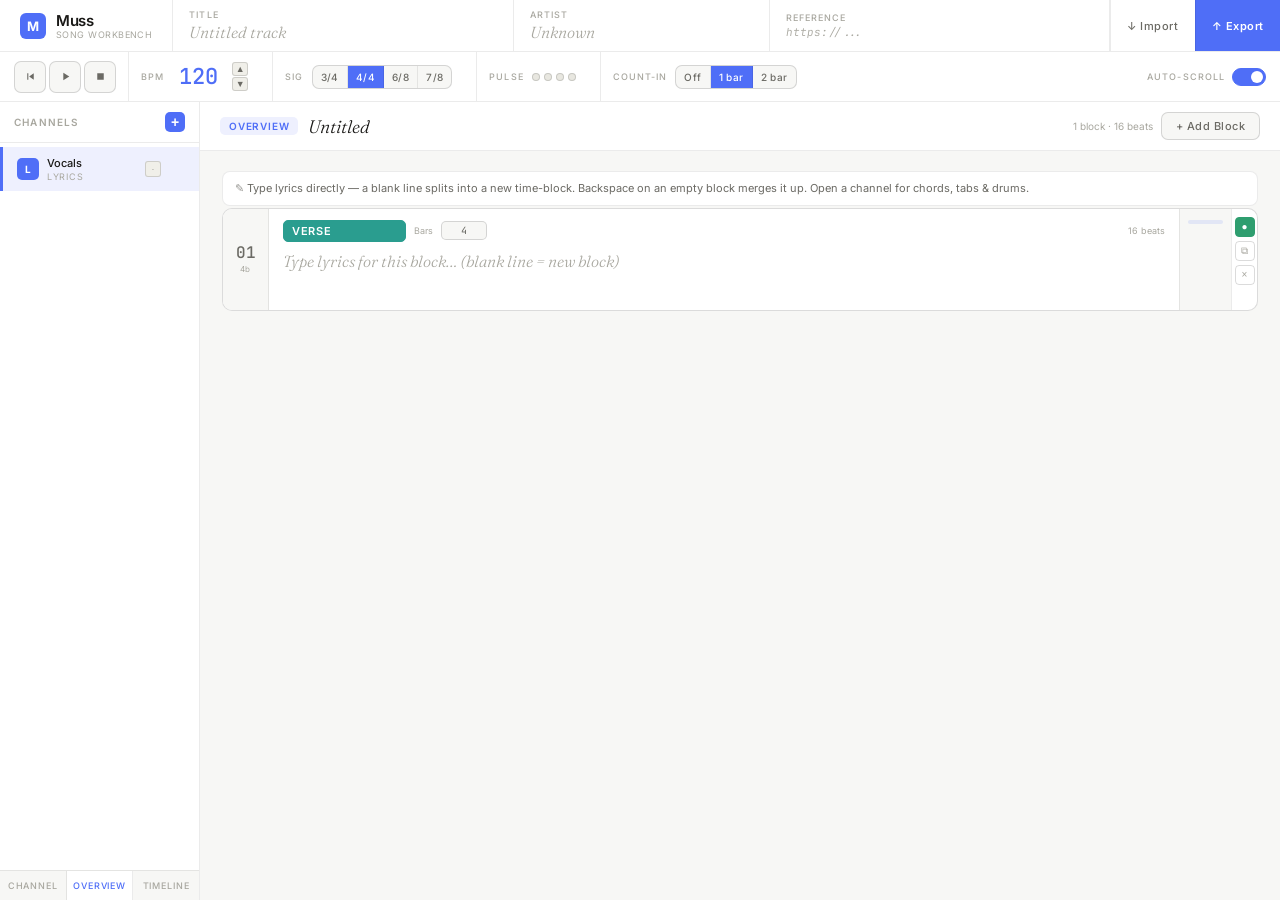
==== index.html @ 8c84790f "Cambio de nombre index muss html" ====
<!DOCTYPE html>
<html lang="es">
<head>
<meta charset="UTF-8">
<meta name="viewport" content="width=device-width, initial-scale=1.0">
<title>Muss — Song Workbench</title>
<link rel="preconnect" href="https://fonts.googleapis.com">
<link rel="preconnect" href="https://fonts.gstatic.com" crossorigin>
<link href="https://fonts.googleapis.com/css2?family=Inter:wght@300;400;500;600&family=JetBrains+Mono:wght@400;500&family=Fraunces:ital,opsz,wght@0,9..144,300;0,9..144,400;1,9..144,300;1,9..144,400&display=swap" rel="stylesheet">
<style>
/* ── Design Tokens ────────────────────────────────────── */
:root {
  /* backgrounds — warm white → cool gray */
  --bg-0: #ffffff;
  --bg-1: #f7f7f5;
  --bg-2: #f0efe9;
  --bg-3: #e8e7e0;
  /* borders */
  --line: rgba(0,0,0,0.08);
  --line-mid: rgba(0,0,0,0.14);
  --line-strong: rgba(0,0,0,0.22);
  /* text */
  --ink: #1a1917;
  --ink-dim: #6b6a64;
  --ink-faint: #a8a79f;
  /* accent — calm cornflower blue, easy on eyes for long sessions */
  --accent: #4f6ef7;
  --accent-dim: #7a92f9;
  --accent-bg: #eef0fe;
  --accent-glow: rgba(79,110,247,0.18);
  /* section palette */
  --s-intro:   #7c69f5;
  --s-verse:   #2a9d8f;
  --s-pre:     #4fa8b8;
  --s-chorus:  #e05c3a;
  --s-bridge:  #c46bb0;
  --s-solo:    #d4521e;
  --s-instru:  #4aab6d;
  --s-break:   #c08040;
  --s-outro:   #7c69f5;
  /* status */
  --red:  #e53e3e;
  --green:#2f9e6f;
  /* motion */
  --ease: cubic-bezier(.25,.1,.25,1);
}

/* ── Reset ────────────────────────────────────────────── */
*{box-sizing:border-box;margin:0;padding:0}
html,body{height:100%;overflow:hidden;background:var(--bg-1);color:var(--ink);font-family:'Inter',system-ui,sans-serif;font-size:13px;-webkit-font-smoothing:antialiased}

input[type=number]::-webkit-inner-spin-button,
input[type=number]::-webkit-outer-spin-button{-webkit-appearance:none;margin:0}
input[type=number]{-moz-appearance:textfield}
#importFile{display:none}

::-webkit-scrollbar{width:6px;height:6px}
::-webkit-scrollbar-track{background:transparent}
::-webkit-scrollbar-thumb{background:var(--line-strong);border-radius:3px}
::-webkit-scrollbar-thumb:hover{background:var(--ink-faint)}

/* ── Shell ────────────────────────────────────────────── */
.app{display:grid;grid-template-rows:auto auto 1fr;height:100vh}

/* ── Topbar ───────────────────────────────────────────── */
.topbar{
  display:flex;align-items:stretch;
  background:var(--bg-0);
  border-bottom:1px solid var(--line);
  box-shadow:0 1px 0 var(--line);
}
.brand{
  padding:12px 20px;border-right:1px solid var(--line);
  display:flex;align-items:center;gap:10px;
  background:var(--bg-0);
}
.brand-mark{
  width:26px;height:26px;
  background:var(--accent);color:#fff;
  display:grid;place-items:center;
  font-family:'Inter',sans-serif;font-weight:700;font-size:13px;letter-spacing:-.5px;
  border-radius:6px;
}
.brand-name{
  font-family:'Inter',sans-serif;font-weight:600;font-size:15px;
  letter-spacing:-.3px;color:var(--ink);line-height:1;
}
.brand-name small{
  display:block;font-size:9px;font-weight:400;color:var(--ink-faint);
  letter-spacing:.05em;margin-top:2px;text-transform:uppercase;
}
.song-info{
  flex:1;display:grid;grid-template-columns:2fr 1.5fr 2fr;
  gap:1px;background:var(--line);
}
.info-cell{
  background:var(--bg-0);padding:9px 16px;
  display:flex;flex-direction:column;justify-content:center;overflow:hidden;
}
.info-cell label{
  font-size:9px;font-weight:500;color:var(--ink-faint);
  letter-spacing:.12em;text-transform:uppercase;margin-bottom:2px;
}
.info-cell input{
  background:transparent;border:none;color:var(--ink);
  font-family:'Fraunces',serif;font-size:16px;font-weight:300;outline:none;width:100%;
}
.info-cell input::placeholder{color:var(--ink-faint);font-style:italic}
.info-cell.link input{font-family:'JetBrains Mono',monospace;font-size:11px;color:var(--accent)}
.top-actions{display:flex;border-left:1px solid var(--line)}
.action-btn{
  background:var(--bg-0);border:none;border-left:1px solid var(--line);
  color:var(--ink-dim);padding:0 16px;
  font-family:'Inter',sans-serif;font-size:11px;font-weight:500;letter-spacing:.05em;
  cursor:pointer;transition:background .12s var(--ease),color .12s var(--ease);
  display:flex;align-items:center;gap:6px;
}
.action-btn:hover{background:var(--bg-1);color:var(--ink)}
.action-btn.primary{
  background:var(--accent);color:#fff;font-weight:600;
}
.action-btn.primary:hover{background:var(--accent-dim);color:#fff}

/* ── Transport ────────────────────────────────────────── */
.transport{
  display:flex;align-items:center;
  background:var(--bg-0);border-bottom:1px solid var(--line);
  padding:0 14px;gap:12px;height:50px;
}
.play-cluster{display:flex;gap:3px}
.pbtn{
  width:32px;height:32px;
  background:var(--bg-1);border:1px solid var(--line-mid);color:var(--ink-dim);
  cursor:pointer;display:grid;place-items:center;border-radius:7px;
  transition:all .12s var(--ease);
}
.pbtn:hover{background:var(--bg-2);border-color:var(--line-strong);color:var(--ink)}
.pbtn.play.active{background:var(--accent);color:#fff;border-color:var(--accent)}
.pbtn svg{width:13px;height:13px}
.dial{
  display:flex;align-items:center;gap:8px;padding:0 12px;
  border-left:1px solid var(--line);height:100%;
}
.dial-label{font-size:9px;font-weight:500;letter-spacing:.12em;color:var(--ink-faint);text-transform:uppercase}
.dial input[type=number]{
  width:52px;background:transparent;border:none;color:var(--accent);
  font-family:'JetBrains Mono',monospace;font-size:22px;font-weight:500;
  outline:none;text-align:center;
}
.dial-stepper{display:flex;flex-direction:column;gap:1px}
.dial-stepper button{
  width:16px;height:14px;background:var(--bg-2);border:1px solid var(--line-mid);
  color:var(--ink-dim);cursor:pointer;font-size:9px;line-height:1;border-radius:3px;
}
.dial-stepper button:hover{background:var(--bg-3);color:var(--ink)}
.pick-group{
  display:flex;background:var(--bg-1);border:1px solid var(--line-mid);
  border-radius:7px;overflow:hidden;
}
.pick-group button{
  background:transparent;border:none;border-right:1px solid var(--line);
  color:var(--ink-dim);padding:5px 8px;
  font-family:'Inter',sans-serif;font-size:10px;font-weight:500;letter-spacing:.04em;
  cursor:pointer;transition:all .1s;
}
.pick-group button:last-child{border-right:none}
.pick-group button.active{background:var(--accent);color:#fff}
.beat-led-row{display:flex;gap:4px;align-items:center}
.led{
  width:8px;height:8px;background:var(--bg-3);border:1px solid var(--line-mid);
  border-radius:50%;transition:all .05s;
}
.led.on{background:var(--accent);box-shadow:0 0 6px var(--accent-glow);border-color:var(--accent)}
.led.downbeat.on{background:var(--red);box-shadow:0 0 6px rgba(229,62,62,.4);border-color:var(--red)}
.scroll-toggle{margin-left:auto;display:flex;align-items:center;gap:7px}
.toggle{
  position:relative;width:34px;height:18px;
  background:var(--bg-3);border:1px solid var(--line-mid);border-radius:9px;
  cursor:pointer;transition:all .18s var(--ease);
}
.toggle::after{
  content:'';position:absolute;top:2px;left:2px;
  width:12px;height:12px;background:var(--ink-faint);
  border-radius:50%;transition:all .18s var(--ease);
}
.toggle.on{background:var(--accent);border-color:var(--accent)}
.toggle.on::after{left:18px;background:#fff}

/* ── Main ─────────────────────────────────────────────── */
.main{display:grid;grid-template-columns:200px 1fr;overflow:hidden}

/* ── Sidebar ──────────────────────────────────────────── */
.sidebar{
  background:var(--bg-0);border-right:1px solid var(--line);
  display:flex;flex-direction:column;overflow:hidden;
}
.sidebar-head{
  padding:10px 14px;border-bottom:1px solid var(--line);
  display:flex;justify-content:space-between;align-items:center;
}
.sidebar-head h3{
  font-size:10px;font-weight:600;letter-spacing:.12em;
  text-transform:uppercase;color:var(--ink-faint);
}
.add-ch-btn{
  background:var(--accent);color:#fff;border:none;
  width:20px;height:20px;border-radius:5px;cursor:pointer;
  font-weight:700;font-size:14px;line-height:1;
  transition:background .12s;
}
.add-ch-btn:hover{background:var(--accent-dim)}
.channels-list{flex:1;overflow-y:auto;padding:4px 0}
.channel-item{
  display:flex;align-items:center;gap:8px;padding:9px 14px;
  border-left:3px solid transparent;cursor:pointer;
  transition:background .1s;
}
.channel-item:hover{background:var(--bg-1)}
.channel-item.active{background:var(--accent-bg);border-left-color:var(--accent)}
.channel-icon{
  width:22px;height:22px;
  background:var(--ch-color,var(--accent));color:#fff;
  display:grid;place-items:center;border-radius:5px;
  font-size:10px;font-weight:700;flex-shrink:0;
}
.channel-meta{flex:1;min-width:0}
.channel-name{
  font-size:11px;font-weight:500;color:var(--ink);
  overflow:hidden;text-overflow:ellipsis;white-space:nowrap;
}
.channel-type{font-size:9px;color:var(--ink-faint);margin-top:1px;text-transform:uppercase;letter-spacing:.08em}
.channel-mute{
  width:16px;height:16px;border:1px solid var(--line-mid);background:var(--bg-2);
  color:var(--ink-dim);font-size:7px;cursor:pointer;border-radius:3px;flex-shrink:0;
}
.channel-mute.muted{background:var(--red);color:#fff;border-color:var(--red)}
.channel-del{
  width:16px;height:16px;border:none;background:transparent;
  color:var(--ink-faint);cursor:pointer;font-size:11px;opacity:0;transition:opacity .1s;
}
.channel-item:hover .channel-del{opacity:1}
.channel-del:hover{color:var(--red)}
.view-tabs{
  display:flex;border-top:1px solid var(--line);
  background:var(--bg-1);
}
.view-tab{
  flex:1;padding:9px 6px;background:transparent;border:none;
  color:var(--ink-faint);font-family:'Inter',sans-serif;font-size:9px;font-weight:500;
  letter-spacing:.1em;text-transform:uppercase;cursor:pointer;
  border-right:1px solid var(--line);transition:color .12s,background .12s;
}
.view-tab:last-child{border-right:none}
.view-tab.active{background:var(--bg-0);color:var(--accent)}

/* ── Editor ───────────────────────────────────────────── */
.editor{display:flex;flex-direction:column;overflow:hidden;background:var(--bg-1)}
.editor-head{
  padding:10px 20px;border-bottom:1px solid var(--line);
  display:flex;align-items:center;justify-content:space-between;
  background:var(--bg-0);flex-shrink:0;
}
.editor-title{display:flex;align-items:center;gap:10px}
.editor-title-tag{
  background:var(--accent-bg);color:var(--accent);
  padding:3px 9px;border-radius:5px;
  font-size:10px;font-weight:600;letter-spacing:.08em;text-transform:uppercase;
}
.editor-title h2{
  font-family:'Fraunces',serif;font-size:18px;font-weight:300;font-style:italic;color:var(--ink);
}
.editor-title input{
  background:transparent;border:none;border-bottom:1px dashed var(--line-strong);color:var(--ink);
  font-family:'Fraunces',serif;font-size:18px;font-weight:300;font-style:italic;
  outline:none;padding:2px 4px;width:240px;
}
.editor-title input:focus{border-bottom-color:var(--accent)}
.add-block-btn{
  background:var(--bg-1);border:1px solid var(--line-mid);color:var(--ink-dim);
  padding:6px 14px;font-family:'Inter',sans-serif;font-size:11px;font-weight:500;
  letter-spacing:.04em;cursor:pointer;border-radius:7px;transition:all .12s;
}
.add-block-btn:hover{background:var(--accent);color:#fff;border-color:var(--accent)}
.canvas{
  flex:1;overflow-y:auto;overflow-x:hidden;
  padding:20px 22px 60vh 22px;scroll-behavior:smooth;
}

/* ── Blocks ───────────────────────────────────────────── */
.block{
  display:grid;grid-template-columns:46px 1fr 28px;
  margin-bottom:10px;border:1px solid var(--line-mid);
  background:var(--bg-0);border-radius:10px;overflow:hidden;
  transition:box-shadow .15s,border-color .15s;position:relative;
}
.block:hover{box-shadow:0 2px 12px rgba(0,0,0,.06)}
.block.disabled{opacity:.35}
.block.current{border-color:var(--accent);box-shadow:0 0 0 3px var(--accent-glow)}
.block.dragging{opacity:.35}
.block.drag-over{border-color:var(--accent)}
.block-insert-zone{
  position:relative;height:0;margin:-6px 0;z-index:10;
  display:flex;align-items:center;justify-content:center;
}
.block-insert-btn{
  display:none;background:var(--accent);color:#fff;border:none;
  border-radius:50%;width:24px;height:24px;font-size:16px;font-weight:700;
  cursor:pointer;line-height:1;box-shadow:0 2px 8px var(--accent-glow);
  transition:transform .1s;position:relative;z-index:11;
}
.block-insert-zone:hover .block-insert-btn{display:flex;align-items:center;justify-content:center}
.block-insert-btn:hover{transform:scale(1.15)}
.block-insert-zone::before{
  content:'';position:absolute;left:54px;right:36px;height:0;
  border-top:1px dashed transparent;transition:border-color .15s;
}
.block-insert-zone:hover::before{border-top-color:var(--accent)}
.block-insert-zone::after{content:'';position:absolute;left:0;right:0;height:18px;top:-9px}
.block-progress{
  position:absolute;bottom:0;left:0;height:2px;
  background:var(--accent);border-radius:0 1px 0 0;
  transition:width .08s linear;z-index:5;
  box-shadow:0 0 6px var(--accent-glow);
}
.block-handle{
  background:var(--bg-1);border-right:1px solid var(--line);
  display:flex;flex-direction:column;align-items:center;
  justify-content:center;padding:8px 4px;cursor:grab;
}
.block-handle:active{cursor:grabbing}
.block-num{font-family:'JetBrains Mono',monospace;font-size:16px;font-weight:500;color:var(--ink-dim);line-height:1}
.block-bars{font-size:8px;color:var(--ink-faint);margin-top:3px;letter-spacing:.08em}
.block-body{padding:10px 12px;min-height:58px}
.block-meta{display:flex;align-items:center;gap:7px;margin-bottom:8px;flex-wrap:wrap}

/* section dropdown */
.section-tag{
  border:1px solid var(--line-mid);border-radius:5px;
  padding:3px 20px 3px 8px;
  font-family:'Inter',sans-serif;font-size:11px;font-weight:600;letter-spacing:.06em;
  cursor:pointer;outline:none;appearance:none;-webkit-appearance:none;
  background-image:url("data:image/svg+xml,%3Csvg xmlns='http://www.w3.org/2000/svg' width='8' height='5' viewBox='0 0 8 5'%3E%3Cpath fill='white' d='M0 0h8L4 5z'/%3E%3C/svg%3E");
  background-repeat:no-repeat;background-position:right 6px center;
  transition:filter .1s;color:#fff;
}
.section-tag:hover{filter:brightness(1.1)}
.section-tag option{background:#fff;color:var(--ink);font-family:'Inter',sans-serif;font-size:12px}
.section-tag.intro,.section-tag.outro{background:var(--s-intro);border-color:var(--s-intro)}
.section-tag.verse{background:var(--s-verse);border-color:var(--s-verse)}
.section-tag.prechorus{background:var(--s-pre);border-color:var(--s-pre)}
.section-tag.chorus{background:var(--s-chorus);border-color:var(--s-chorus)}
.section-tag.bridge{background:var(--s-bridge);border-color:var(--s-bridge)}
.section-tag.solo{background:var(--s-solo);border-color:var(--s-solo)}
.section-tag.instrumental{background:var(--s-instru);border-color:var(--s-instru)}
.section-tag.breakdown{background:var(--s-break);border-color:var(--s-break)}

.bars-input{
  background:var(--bg-1);border:1px solid var(--line-mid);color:var(--ink-dim);
  padding:2px 5px;font-family:'JetBrains Mono',monospace;font-size:10px;
  width:46px;text-align:center;border-radius:5px;outline:none;
}
.block-content{width:100%}
.block-actions{
  display:flex;flex-direction:column;gap:4px;padding:8px 3px;
  border-left:1px solid var(--line);align-items:center;
}
.block-actions button{
  background:transparent;border:1px solid var(--line-mid);color:var(--ink-faint);
  width:20px;height:20px;cursor:pointer;border-radius:4px;font-size:10px;line-height:1;
  transition:all .1s;
}
.block-actions button:hover{background:var(--bg-2);color:var(--ink)}
.block-actions button.toggle-on{background:var(--green);color:#fff;border-color:var(--green)}
.block-actions button.del:hover{background:var(--red);color:#fff;border-color:var(--red)}

/* content editors */
.lyric-area{
  width:100%;background:transparent;border:none;color:var(--ink);
  font-family:'Fraunces',serif;font-size:16px;font-weight:300;
  line-height:1.55;resize:vertical;min-height:52px;outline:none;
}
.lyric-area::placeholder{color:var(--ink-faint);font-style:italic}
.chord-row{display:flex;flex-wrap:wrap;gap:5px;margin-bottom:7px}
.chord{
  background:var(--accent-bg);border:1px solid rgba(79,110,247,.2);color:var(--accent);
  padding:3px 9px;border-radius:5px;font-family:'Fraunces',serif;font-weight:500;
  font-size:13px;cursor:text;outline:none;min-width:28px;
}
.chord:focus{border-color:var(--accent)}
.chord-add{
  background:transparent;border:1px dashed var(--line-mid);color:var(--ink-faint);
  padding:3px 9px;border-radius:5px;font-size:10px;cursor:pointer;
}
.chord-add:hover{color:var(--accent);border-color:var(--accent)}

/* chord patterns bar */
.chord-patterns{
  display:flex;align-items:center;gap:8px;flex-wrap:wrap;
  margin-bottom:10px;padding-bottom:9px;border-bottom:1px dashed var(--line);
}
.cp-save{
  background:var(--accent-bg);border:1px solid rgba(79,110,247,.25);color:var(--accent);
  padding:4px 10px;border-radius:6px;font-family:'Inter',sans-serif;font-size:10px;font-weight:500;
  cursor:pointer;white-space:nowrap;
}
.cp-save:hover{background:var(--accent);color:#fff;border-color:var(--accent)}
.cp-label{font-size:10px;color:var(--ink-faint);letter-spacing:.04em}
.cp-chips{display:flex;gap:5px;flex-wrap:wrap}
.cp-chip{
  display:inline-flex;align-items:center;background:var(--bg-2);
  border:1px solid var(--line-mid);border-radius:6px;overflow:hidden;
}
.cp-chip-name{padding:4px 8px;font-size:11px;font-weight:500;color:var(--ink);cursor:pointer}
.cp-chip-name:hover{background:var(--accent-bg);color:var(--accent)}
.cp-chip-edit,.cp-chip-del{
  padding:4px 6px;font-size:10px;color:var(--ink-faint);cursor:pointer;
  border-left:1px solid var(--line);
}
.cp-chip-edit:hover{color:var(--accent);background:var(--bg-3)}
.cp-chip-del:hover{color:var(--red);background:var(--bg-3)}

/* chord timeline laid out across bars */
.chord-timeline{position:relative;margin-bottom:6px;border:1px solid var(--line-mid);border-radius:8px;overflow:hidden;background:var(--bg-1)}
.chord-bars-bg{position:absolute;inset:0;display:flex;pointer-events:none}
.chord-bar-cell{
  border-right:1px solid var(--line-mid);position:relative;
}
.chord-bar-cell:last-child{border-right:none}
.chord-bar-num{position:absolute;top:2px;left:4px;font-size:8px;color:var(--ink-faint);font-family:'JetBrains Mono',monospace}
.chord-slots{position:relative;display:flex;align-items:stretch;min-height:64px;padding:14px 4px 4px}
.chord-slot{
  display:flex;flex-direction:column;align-items:center;justify-content:center;gap:4px;
  background:var(--accent-bg);border:1px solid rgba(79,110,247,.2);border-radius:6px;
  margin:0 2px;min-width:0;overflow:hidden;
}
.chord-name{
  font-family:'Fraunces',serif;font-weight:500;font-size:15px;color:var(--accent);
  outline:none;cursor:text;text-align:center;width:100%;padding:0 2px;
}
.chord-name:focus{background:#fff;border-radius:3px}
.chord-dur{display:flex;align-items:center;gap:3px}
.chord-dur button{
  width:16px;height:16px;border:1px solid var(--line-mid);background:var(--bg-0);
  color:var(--ink-dim);border-radius:3px;cursor:pointer;font-size:11px;line-height:1;padding:0;
}
.chord-dur button:hover{background:var(--accent);color:#fff;border-color:var(--accent)}
.chord-beats{font-size:9px;color:var(--ink-dim);font-family:'JetBrains Mono',monospace;min-width:18px;text-align:center}
.chord-add-slot{
  align-self:center;background:transparent;border:1px dashed var(--line-mid);color:var(--ink-faint);
  width:28px;border-radius:6px;cursor:pointer;font-size:14px;margin:0 2px;flex-shrink:0;
}
.chord-add-slot:hover{color:var(--accent);border-color:var(--accent)}
.chord-fill{font-size:9px;letter-spacing:.04em;margin-bottom:8px;font-family:'JetBrains Mono',monospace}
.chord-fill.ok{color:var(--green)}
.chord-fill.under{color:var(--ink-faint)}
.chord-fill.over{color:var(--red)}
.tab-grid{
  font-family:'JetBrains Mono',monospace;font-size:12px;line-height:1.45;
  background:var(--bg-1);border:1px solid var(--line-mid);border-radius:7px;
  padding:8px 10px;color:var(--ink);width:100%;resize:vertical;
  min-height:100px;outline:none;white-space:pre;overflow-x:auto;
}
.tab-grid:focus{border-color:var(--accent)}
.tab-hint{font-size:9px;color:var(--ink-faint);margin-top:3px;letter-spacing:.06em}
.drum-grid{display:grid;gap:2px;background:var(--bg-1);padding:6px;border-radius:7px;border:1px solid var(--line-mid)}
.drum-row{display:grid;grid-template-columns:44px 1fr;gap:7px;align-items:center}
.drum-label{font-size:9px;letter-spacing:.08em;color:var(--ink-dim);text-align:right;font-weight:500}
.drum-cells{display:grid;gap:2px}
.drum-cell{
  background:var(--bg-0);border:1px solid var(--line);height:20px;
  cursor:pointer;border-radius:2px;transition:all .05s;
}
.drum-cell:hover{border-color:var(--ink-faint)}
.drum-cell.active{background:var(--ch-color,var(--accent));border-color:var(--ch-color,var(--accent))}
.drum-cell.beat-marker{border-left:1px solid var(--line-mid)}
.notes-area{
  width:100%;background:var(--bg-1);border:1px solid var(--line-mid);color:var(--ink);
  font-family:'JetBrains Mono',monospace;font-size:11px;line-height:1.5;
  padding:7px 9px;resize:vertical;min-height:55px;outline:none;border-radius:7px;
}
.notes-area:focus{border-color:var(--accent)}

/* Lyrics Master (within Overview / channel view) */
.lyrics-master{
  background:var(--bg-0);border:1px solid var(--line-mid);
  border-radius:10px;margin-bottom:18px;overflow:hidden;
}
.lm-head{padding:12px 16px 8px;border-bottom:1px solid var(--line)}
.lm-title{
  font-family:'Inter',sans-serif;font-size:10px;font-weight:600;
  letter-spacing:.12em;text-transform:uppercase;color:var(--accent);
}
.lm-hint{font-size:10px;color:var(--ink-faint);margin-top:3px;line-height:1.5}
.lm-textarea{
  width:100%;background:var(--bg-0);border:none;
  border-top:1px solid var(--line);border-bottom:1px solid var(--line);
  color:var(--ink);font-family:'Fraunces',serif;font-size:15px;font-weight:300;
  font-style:italic;line-height:1.65;padding:14px 18px;
  resize:vertical;min-height:200px;outline:none;display:block;
}
.lm-textarea:focus{box-shadow:inset 2px 0 0 var(--accent)}
.lm-textarea::placeholder{color:var(--ink-faint);font-style:italic}
.lm-actions{
  padding:9px 14px;background:var(--bg-1);
  display:flex;align-items:center;gap:8px;flex-wrap:wrap;
}
.lm-stats{flex:1;font-size:10px;color:var(--ink-dim);letter-spacing:.06em;min-width:180px}
.lm-btn{
  background:var(--bg-0);border:1px solid var(--line-mid);color:var(--ink-dim);
  padding:6px 12px;font-family:'Inter',sans-serif;font-size:10px;font-weight:500;
  letter-spacing:.06em;cursor:pointer;border-radius:6px;transition:all .12s;
}
.lm-btn:hover{background:var(--bg-2)}
.lm-btn.primary{background:var(--accent);color:#fff;border-color:var(--accent)}
.lm-btn.primary:hover{background:var(--accent-dim)}

/* ── Overview ─────────────────────────────────────────── */
.overview-block{
  display:grid;grid-template-columns:46px 1fr 52px 26px;
  margin-bottom:10px;border:1px solid var(--line-mid);
  background:var(--bg-0);border-radius:10px;
  transition:all .15s;overflow:hidden;position:relative;
}
.overview-block:hover{box-shadow:0 2px 12px rgba(0,0,0,.06)}
.overview-block.disabled{opacity:.3}
.overview-block.current{
  border-color:var(--accent);
  box-shadow:0 0 0 3px var(--accent-glow);
}
.overview-block.dragging{opacity:.35}
.overview-block.drag-over{border-color:var(--accent)}
.overview-content{padding:11px 14px}
.overview-meta{display:flex;align-items:center;gap:8px;margin-bottom:7px}
.overview-lyric{
  font-family:'Fraunces',serif;font-size:16px;font-weight:300;
  line-height:1.55;color:var(--ink);white-space:pre-wrap;font-style:italic;
}
.overview-lyric.empty{color:var(--ink-faint);font-size:13px;font-style:italic}
.overview-chords{margin-top:6px;display:flex;flex-wrap:wrap;gap:4px}
.overview-chip{
  background:var(--accent-bg);border:1px solid rgba(79,110,247,.15);color:var(--accent);
  padding:2px 7px;border-radius:4px;font-family:'Fraunces',serif;font-size:11px;font-weight:500;
}
.overview-channels-mini{
  padding:11px 8px;border-left:1px solid var(--line);
  background:var(--bg-1);display:flex;flex-direction:column;gap:3px;
}
.ch-pill{width:100%;height:4px;background:var(--ch-color,var(--accent));border-radius:2px;opacity:.9}
.ch-pill.off{opacity:.12}
.overview-comment{margin-top:8px;display:flex;gap:5px;align-items:flex-start}
.overview-comment-icon{font-size:10px;color:var(--ink-faint);margin-top:3px;flex-shrink:0}
.overview-comment textarea{
  flex:1;background:var(--bg-1);border:1px solid var(--line);color:var(--ink-dim);
  font-family:'JetBrains Mono',monospace;font-size:10px;line-height:1.45;
  padding:5px 7px;resize:none;min-height:28px;max-height:72px;
  outline:none;border-radius:6px;
}
.overview-comment textarea:focus{border-color:var(--accent);color:var(--ink)}
.overview-comment textarea::placeholder{color:var(--ink-faint);font-style:italic}

/* fused dynamic overview */
.ov-hint{
  font-size:11px;color:var(--ink-dim);background:var(--bg-0);
  border:1px solid var(--line);border-radius:8px;
  padding:8px 12px;margin-bottom:14px;line-height:1.5;
}
.ov-lyric-edit{
  width:100%;background:transparent;border:none;
  color:var(--ink);font-family:'Fraunces',serif;font-size:16px;font-weight:300;
  line-height:1.55;font-style:italic;resize:none;outline:none;
  min-height:48px;overflow:hidden;display:block;padding:0;
}
.ov-lyric-edit::placeholder{color:var(--ink-faint);font-style:italic}
.overview-comment-show{
  margin-top:7px;font-family:'JetBrains Mono',monospace;font-size:10px;
  color:var(--ink-dim);line-height:1.4;
}

/* ── Timeline ─────────────────────────────────────────── */
.tl-wrap{display:flex;flex-direction:column;height:100%;overflow:hidden}
.tl-ruler{display:flex;background:var(--bg-0);border-bottom:1px solid var(--line);min-height:42px;flex-shrink:0;overflow:hidden}
.tl-label-col{
  width:136px;min-width:136px;background:var(--bg-1);border-right:1px solid var(--line);
  display:flex;align-items:center;padding:0 12px;
  font-size:9px;font-weight:600;letter-spacing:.12em;color:var(--ink-faint);
  text-transform:uppercase;flex-shrink:0;
}
.tl-ruler-inner{display:flex}
.tl-ruler-col{
  flex-shrink:0;border-right:1px solid var(--line);
  display:flex;flex-direction:column;align-items:center;justify-content:center;
  padding:4px 0;gap:3px;
}
.tl-ruler-col .tl-r-num{font-family:'JetBrains Mono',monospace;font-size:14px;font-weight:500;color:var(--ink-dim);line-height:1}
.tl-ruler-col .tl-r-sec{
  font-size:8px;font-weight:600;letter-spacing:.08em;
  padding:1px 5px;border-radius:3px;line-height:1;color:#fff;font-family:'Inter',sans-serif;
}
.tl-ruler-col.current{background:var(--accent-bg)}
.tl-ruler-col.current .tl-r-num{color:var(--accent)}
.tl-ruler-col.disabled{opacity:.25}
.tl-body{flex:1;overflow:auto;position:relative}
.tl-row{display:flex;border-bottom:1px solid var(--line);min-height:50px}
.tl-row-label{
  width:136px;min-width:136px;background:var(--bg-0);border-right:1px solid var(--line);
  padding:8px 10px;position:sticky;left:0;z-index:10;display:flex;align-items:center;gap:7px;
}
.tl-dot{width:9px;height:9px;border-radius:3px;flex-shrink:0}
.tl-chname{font-size:10px;font-weight:500;color:var(--ink);overflow:hidden;text-overflow:ellipsis;white-space:nowrap}
.tl-cells{display:flex}
.tl-cell{flex-shrink:0;border-right:1px solid var(--line);padding:6px 10px;overflow:hidden;transition:background .1s}
.tl-cell.current{background:var(--accent-bg)}
.tl-cell.disabled{opacity:.18}
.tl-cell-lyric{font-family:'Fraunces',serif;font-size:12px;line-height:1.4;color:var(--ink);font-style:italic;white-space:pre-wrap;word-break:break-word}
.tl-cell-lyric.empty{color:var(--ink-faint);font-size:10px;font-style:normal}
.tl-cell-chords{display:flex;flex-wrap:wrap;gap:3px}
.tl-cell-chord{background:var(--accent-bg);border:1px solid rgba(79,110,247,.15);color:var(--accent);padding:1px 5px;border-radius:3px;font-family:'Fraunces',serif;font-size:10px;font-weight:500}
.tl-cell-tab{font-family:'JetBrains Mono',monospace;font-size:8px;line-height:1.2;color:var(--ink-dim);white-space:pre;overflow:hidden;max-height:72px}
.tl-cell-notes{font-family:'JetBrains Mono',monospace;font-size:9px;color:var(--ink-dim);white-space:pre-wrap;line-height:1.3}
.tl-cell-drum{display:flex;flex-direction:column;gap:1px}
.tl-drum-row{display:flex;gap:1px;height:5px}
.tl-drum-dot{width:4px;height:5px;background:var(--bg-3);border-radius:1px}
.tl-drum-dot.on{background:var(--ch-color,var(--accent))}
.tl-playhead{
  position:absolute;top:0;bottom:0;width:2px;
  background:var(--accent);z-index:15;transition:left .08s linear;pointer-events:none;
}

/* ── Modal ────────────────────────────────────────────── */
.modal-mask{
  position:fixed;inset:0;background:rgba(0,0,0,.25);
  backdrop-filter:blur(8px);display:none;z-index:1000;place-items:center;
}
.modal-mask.show{display:grid}
.modal{
  background:var(--bg-0);border:1px solid var(--line-mid);
  border-radius:14px;width:min(420px,90vw);overflow:hidden;
  box-shadow:0 20px 60px rgba(0,0,0,.12);
}
.modal-head{
  padding:16px 18px;background:var(--bg-1);border-bottom:1px solid var(--line);
  font-family:'Inter',sans-serif;font-size:13px;font-weight:600;color:var(--ink);
}
.modal-body{padding:18px}
.modal-body label{
  display:block;font-size:10px;font-weight:600;letter-spacing:.1em;
  color:var(--ink-faint);text-transform:uppercase;margin-bottom:5px;
}
.modal-body input,.modal-body select{
  width:100%;background:var(--bg-1);border:1px solid var(--line-mid);color:var(--ink);
  padding:8px 11px;font-family:'Inter',sans-serif;font-size:12px;
  outline:none;border-radius:8px;margin-bottom:12px;
}
.modal-body input:focus,.modal-body select:focus{border-color:var(--accent)}
.modal-foot{
  padding:12px 18px;background:var(--bg-1);border-top:1px solid var(--line);
  display:flex;justify-content:flex-end;gap:8px;
}
.modal-foot button{
  background:var(--bg-0);border:1px solid var(--line-mid);color:var(--ink-dim);
  padding:7px 14px;font-family:'Inter',sans-serif;font-size:11px;font-weight:500;
  letter-spacing:.04em;cursor:pointer;border-radius:8px;
}
.modal-foot button.primary{background:var(--accent);color:#fff;border-color:var(--accent)}
.modal-foot button:hover{opacity:.85}

/* ── Utils ────────────────────────────────────────────── */
.empty-state{text-align:center;padding:60px 20px;color:var(--ink-faint)}
.empty-state h4{font-family:'Inter',sans-serif;font-size:16px;font-weight:500;color:var(--ink-dim);margin-bottom:6px}
.empty-state p{font-size:12px}
.flash{
  position:fixed;bottom:20px;right:20px;
  background:var(--ink);color:#fff;padding:10px 16px;border-radius:8px;
  font-family:'Inter',sans-serif;font-size:11px;font-weight:500;letter-spacing:.04em;
  z-index:2000;animation:flashIn .2s var(--ease);
  box-shadow:0 4px 16px rgba(0,0,0,.2);
}
@keyframes flashIn{from{transform:translateY(10px);opacity:0}to{transform:translateY(0);opacity:1}}
</style>
</head>
<body>
<div class="app">

  <!-- TOPBAR -->
  <div class="topbar">
    <div class="brand">
      <div class="brand-mark">M</div>
      <div class="brand-name">Muss<small>Song Workbench</small></div>
    </div>
    <div class="song-info">
      <div class="info-cell"><label>Title</label><input id="songTitle" type="text" placeholder="Untitled track"></div>
      <div class="info-cell"><label>Artist</label><input id="songArtist" type="text" placeholder="Unknown"></div>
      <div class="info-cell link"><label>Reference</label><input id="songLink" type="text" placeholder="https://..."></div>
    </div>
    <div class="top-actions">
      <button class="action-btn" data-action="import">↓ Import</button>
      <button class="action-btn primary" data-action="export">↑ Export</button>
      <input id="importFile" type="file" accept=".json,.cover">
    </div>
  </div>

  <!-- TRANSPORT -->
  <div class="transport">
    <div class="play-cluster">
      <button class="pbtn" id="rewindBtn"><svg viewBox="0 0 24 24" fill="currentColor"><path d="M6 6h2v12H6zm3.5 6l8.5 6V6z"/></svg></button>
      <button class="pbtn play" id="playBtn"><svg id="playIcon" viewBox="0 0 24 24" fill="currentColor"><path d="M8 5v14l11-7z"/></svg></button>
      <button class="pbtn" id="stopBtn"><svg viewBox="0 0 24 24" fill="currentColor"><path d="M6 6h12v12H6z"/></svg></button>
    </div>
    <div class="dial">
      <span class="dial-label">BPM</span>
      <input type="number" id="bpmInput" min="20" max="300" value="120">
      <div class="dial-stepper">
        <button data-action="bpm-up">▲</button>
        <button data-action="bpm-down">▼</button>
      </div>
    </div>
    <div class="dial">
      <span class="dial-label">Sig</span>
      <div class="pick-group" id="sigPick">
        <button data-sig="3/4">3/4</button>
        <button data-sig="4/4" class="active">4/4</button>
        <button data-sig="6/8">6/8</button>
        <button data-sig="7/8">7/8</button>
      </div>
    </div>
    <div class="dial" style="border-right:none">
      <span class="dial-label">Pulse</span>
      <div class="beat-led-row" id="beatLeds"></div>
    </div>
    <div class="dial">
      <span class="dial-label">Count-in</span>
      <div class="pick-group" id="countInPick">
        <button data-ci="0">Off</button>
        <button data-ci="1" class="active">1 bar</button>
        <button data-ci="2">2 bar</button>
      </div>
    </div>
    <div class="scroll-toggle">
      <span class="dial-label">Auto-scroll</span>
      <div class="toggle on" id="autoScroll" data-action="toggle-autoscroll"></div>
    </div>
  </div>

  <!-- MAIN -->
  <div class="main">
    <aside class="sidebar">
      <div class="sidebar-head">
        <h3>Channels</h3>
        <button class="add-ch-btn" data-action="open-channel-modal">+</button>
      </div>
      <div class="channels-list" id="channelsList"></div>
      <div class="view-tabs">
        <button class="view-tab" data-view="channel">Channel</button>
        <button class="view-tab active" data-view="overview">Overview</button>
        <button class="view-tab" data-view="timeline">Timeline</button>
      </div>
    </aside>
    <section class="editor" id="editor">
      <div class="editor-head" id="editorHead"></div>
      <div class="canvas" id="canvas"></div>
    </section>
  </div>
</div>

<!-- MODAL -->
<div class="modal-mask" id="channelModal">
  <div class="modal">
    <div class="modal-head">New Channel</div>
    <div class="modal-body">
      <label>Type</label>
      <select id="newChType">
        <option value="lyrics">Lyrics</option>
        <option value="lead">Lead Guitar (Tab)</option>
        <option value="rhythm">Rhythm Guitar (Chords)</option>
        <option value="bass">Bass (Tab)</option>
        <option value="drums">Drums (Grid)</option>
        <option value="keys">Keys</option>
        <option value="notes">Notes / Other</option>
      </select>
      <label>Name</label>
      <input id="newChName" type="text" placeholder="e.g. Lead vocals, Guitar 1…">
    </div>
    <div class="modal-foot">
      <button data-action="close-channel-modal">Cancel</button>
      <button class="primary" data-action="confirm-channel">Add</button>
    </div>
  </div>
</div>

<script>
/* ── State ── */
const STATE={song:{title:'',artist:'',link:'',bpm:120,signature:'4/4',blocks:[],channels:[],progressions:[]},ui:{activeChannelId:null,view:'overview',isPlaying:false,currentBlockIndex:0,currentBeat:0,autoScroll:true,metronomeTimer:null,countIn:1,isCountingIn:false,countInBeatsLeft:0,blockProgress:0}};
const CH_COLORS=['#4f6ef7','#2a9d8f','#e05c3a','#c46bb0','#7c69f5','#c08040','#4aab6d','#d4521e'];
const CH_TYPE_INFO={lyrics:{letter:'L',label:'Lyrics'},lead:{letter:'G',label:'Lead Gtr'},rhythm:{letter:'R',label:'Rhythm'},bass:{letter:'B',label:'Bass'},drums:{letter:'D',label:'Drums'},keys:{letter:'K',label:'Keys'},notes:{letter:'N',label:'Notes'}};
const SECTION_OPTIONS=['INTRO','VERSE','PRE-CHORUS','CHORUS','BRIDGE','SOLO','INSTRUMENTAL','BREAKDOWN','OUTRO'];
const SECTION_COLORS={INTRO:'#7c69f5',VERSE:'#2a9d8f','PRE-CHORUS':'#4fa8b8',CHORUS:'#e05c3a',BRIDGE:'#c46bb0',SOLO:'#d4521e',INSTRUMENTAL:'#4aab6d',BREAKDOWN:'#c08040',OUTRO:'#7c69f5'};
const uid=()=>'id_'+Math.random().toString(36).slice(2,9);
const $=s=>document.querySelector(s);
const $$=s=>document.querySelectorAll(s);
function clamp(v,lo,hi){return Math.max(lo,Math.min(hi,v))}
function escapeHTML(s){return s==null?'':String(s).replace(/[&<>"']/g,c=>({'&':'&amp;','<':'&lt;','>':'&gt;','"':'&quot;',"'":'&#39;'}[c]))}
function sigBeats(){return parseInt(STATE.song.signature.split('/')[0])}
function flash(m){const e=document.createElement('div');e.className='flash';e.textContent=m;document.body.appendChild(e);setTimeout(()=>e.remove(),1800)}

/* ── Channels ── */
function defaultContent(t){switch(t){case'drums':return{pattern:{}};case'lead':case'bass':return{tab:defaultTab(t)};case'rhythm':return{chords:[],notes:''};default:return{text:''}}}
function defaultTab(t){return t==='bass'?'G|----------------|\nD|----------------|\nA|----------------|\nE|----------------|':'e|----------------|\nB|----------------|\nG|----------------|\nD|----------------|\nA|----------------|\nE|----------------|'}
function addChannel(name,type){const id=uid(),c=CH_COLORS[STATE.song.channels.length%CH_COLORS.length];STATE.song.channels.push({id,name,type,color:c,muted:false});STATE.song.blocks.forEach(b=>{if(!b.content[id])b.content[id]=defaultContent(type)});return id}
function deleteChannel(id){if(STATE.song.channels.length<=1){flash('Need at least 1 channel');return}STATE.song.channels=STATE.song.channels.filter(c=>c.id!==id);STATE.song.blocks.forEach(b=>{delete b.content[id]});if(STATE.ui.activeChannelId===id)STATE.ui.activeChannelId=STATE.song.channels[0].id;renderAll()}
function toggleMute(id){const c=STATE.song.channels.find(x=>x.id===id);if(c)c.muted=!c.muted;renderAll()}
function renameChannel(id,name){const c=STATE.song.channels.find(x=>x.id===id);if(c){c.name=name;renderChannelsList()}}
function blockHasContent(b,ch){const c=b.content[ch.id];if(!c)return false;if(ch.type==='drums')return Object.values(c.pattern||{}).some(a=>a.some(v=>v));if(ch.type==='rhythm')return(c.chords&&c.chords.length)||(c.notes&&c.notes.trim());if(ch.type==='lead'||ch.type==='bass')return c.tab&&c.tab!==defaultTab(ch.type);return c.text&&c.text.trim()}

/* ── Blocks ── */
function addBlock(s='VERSE',b=4){const bl={id:uid(),section:s,bars:b,enabled:true,comment:'',content:{}};STATE.song.channels.forEach(c=>{bl.content[c.id]=defaultContent(c.type)});STATE.song.blocks.push(bl);return bl.id}
function deleteBlock(id){STATE.song.blocks=STATE.song.blocks.filter(b=>b.id!==id);renderAll()}
function duplicateBlock(id){const i=STATE.song.blocks.findIndex(b=>b.id===id);if(i===-1)return;const c=JSON.parse(JSON.stringify(STATE.song.blocks[i]));c.id=uid();STATE.song.blocks.splice(i+1,0,c);renderAll()}
function toggleBlockEnabled(id){const b=STATE.song.blocks.find(b=>b.id===id);if(b)b.enabled=!b.enabled;renderAll()}
function moveBlock(fid,tid){if(fid===tid)return;const bs=STATE.song.blocks,fi=bs.findIndex(b=>b.id===fid),ti=bs.findIndex(b=>b.id===tid);if(fi===-1||ti===-1)return;const[it]=bs.splice(fi,1);bs.splice(ti,0,it);renderAll()}
function insertBlockAt(i){const bl={id:uid(),section:'VERSE',bars:4,enabled:true,comment:'',content:{}};STATE.song.channels.forEach(c=>{bl.content[c.id]=defaultContent(c.type)});STATE.song.blocks.splice(i,0,bl);renderAll();flash('Block inserted')}
function makeInsertZone(i){const z=document.createElement('div');z.className='block-insert-zone';const b=document.createElement('button');b.className='block-insert-btn';b.textContent='+';b.addEventListener('click',e=>{e.stopPropagation();insertBlockAt(i)});z.appendChild(b);return z}
function setSection(id,v){const b=STATE.song.blocks.find(x=>x.id===id);if(b){b.section=v;renderEditor()}}
function setBars(id,v){const b=STATE.song.blocks.find(x=>x.id===id);if(!b)return;b.bars=clamp(parseInt(v)||4,1,32);renderEditor()}
function setComment(id,v){const b=STATE.song.blocks.find(x=>x.id===id);if(b)b.comment=v}
function setText(ci,bi,v,k='text'){const b=STATE.song.blocks.find(x=>x.id===bi);if(!b)return;if(!b.content[ci])b.content[ci]={};b.content[ci][k]=v}
/* Chord model: each chord is {name, beats}. Older data may store plain
   strings — normalizeChord() upgrades them on read. */
function normalizeChord(c){
  if(typeof c==='string') return {name:c, beats:sigBeats()};
  return {name:c.name||'', beats:c.beats||sigBeats()};
}
function getChords(block,ci){
  const arr=(block.content[ci]?.chords)||[];
  return arr.map(normalizeChord);
}
function addChord(ci,bi){const b=STATE.song.blocks.find(x=>x.id===bi);if(!b.content[ci])b.content[ci]={chords:[],notes:''};if(!b.content[ci].chords)b.content[ci].chords=[];b.content[ci].chords=getChords(b,ci);b.content[ci].chords.push({name:'Am',beats:sigBeats()});renderEditor()}
function updateChord(ci,bi,i,v){const b=STATE.song.blocks.find(x=>x.id===bi);b.content[ci].chords=getChords(b,ci);v=v.trim();if(!v){b.content[ci].chords.splice(i,1);renderEditor()}else{b.content[ci].chords[i].name=v}}
function setChordBeats(ci,bi,i,beats){const b=STATE.song.blocks.find(x=>x.id===bi);b.content[ci].chords=getChords(b,ci);const max=b.bars*sigBeats();b.content[ci].chords[i].beats=clamp(parseFloat(beats)||1,0.5,max);renderEditor()}

/* ── Chord progressions (reusable patterns with alias) ── */
function ensureProgs(){if(!STATE.song.progressions)STATE.song.progressions=[]}
function saveProgression(ci,bi){
  ensureProgs();
  const b=STATE.song.blocks.find(x=>x.id===bi);
  const chords=getChords(b,ci);
  if(!chords.length){flash('No chords to save');return}
  const name=prompt('Name this chord pattern (alias):','Pattern '+(STATE.song.progressions.length+1));
  if(name===null)return;
  STATE.song.progressions.push({id:uid(),name:name.trim()||('Pattern '+(STATE.song.progressions.length+1)),chords:JSON.parse(JSON.stringify(chords))});
  flash('Pattern saved');
  renderEditor();
}
function applyProgression(ci,bi,progId){
  ensureProgs();
  const prog=STATE.song.progressions.find(p=>p.id===progId);
  if(!prog)return;
  const b=STATE.song.blocks.find(x=>x.id===bi);
  if(!b.content[ci])b.content[ci]={chords:[],notes:''};
  b.content[ci].chords=JSON.parse(JSON.stringify(prog.chords));
  flash('Applied "'+prog.name+'"');
  renderEditor();
}
function deleteProgression(progId){
  ensureProgs();
  STATE.song.progressions=STATE.song.progressions.filter(p=>p.id!==progId);
  renderEditor();
}
function renameProgression(progId){
  ensureProgs();
  const p=STATE.song.progressions.find(x=>x.id===progId);
  if(!p)return;
  const n=prompt('Rename pattern:',p.name);
  if(n!==null){p.name=n.trim()||p.name;renderEditor()}
}
function bindDrumCells(ch){if(ch.type!=='drums')return;$$('.drum-cell').forEach(c=>{c.addEventListener('click',()=>{const b=STATE.song.blocks.find(x=>x.id===c.dataset.block);b.content[ch.id].pattern[c.dataset.row][parseInt(c.dataset.i)]^=true;c.classList.toggle('active')})})}

/* ── Drag & Drop ── */
let dragSrc=null;
function bindDragAndDrop(){$$('.block,.overview-block').forEach(el=>{
  const handle=el.querySelector('.block-handle');
  // Only allow drag to start from the handle, so text selection in
  // textareas/inputs isn't hijacked by the drag.
  if(handle){
    handle.addEventListener('mousedown',()=>{el.dataset.dragok='1'});
  }
  el.addEventListener('dragstart',e=>{
    if(el.dataset.dragok!=='1'){e.preventDefault();return}
    dragSrc=el.dataset.blockId;el.classList.add('dragging');e.dataTransfer.effectAllowed='move';
  });
  el.addEventListener('dragend',()=>{el.classList.remove('dragging');el.dataset.dragok='';$$('.drag-over').forEach(x=>x.classList.remove('drag-over'))});
  el.addEventListener('dragover',e=>{e.preventDefault();e.dataTransfer.dropEffect='move';el.classList.add('drag-over')});
  el.addEventListener('dragleave',()=>el.classList.remove('drag-over'));
  el.addEventListener('drop',e=>{e.preventDefault();moveBlock(dragSrc,el.dataset.blockId)});
})}

/* ── Lyrics master ── */
function parseLyricsSections(t){return t&&t.trim()?t.replace(/\r\n/g,'\n').split(/\n\s*\n+/).map(s=>s.trim()).filter(Boolean):[]}
function updateLyricsStats(t){const s=parseLyricsSections(t);const e=document.getElementById('lmStats');if(e)e.textContent=`${s.length} section${s.length===1?'':'s'} · ${STATE.song.blocks.length} blocks`}
function guessSec(t){const f=t.split('\n')[0].trim().toUpperCase().replace(/[\[\]():]/g,'').replace(/\d+/g,'').trim();const m={INTRO:'INTRO',VERSE:'VERSE','PRE-CHORUS':'PRE-CHORUS',PRECHORUS:'PRE-CHORUS',CHORUS:'CHORUS',HOOK:'CHORUS',BRIDGE:'BRIDGE',SOLO:'SOLO',INSTRUMENTAL:'INSTRUMENTAL',BREAKDOWN:'BREAKDOWN',OUTRO:'OUTRO',ENDING:'OUTRO'};for(const k in m)if(f===k||f.startsWith(k+' '))return m[k];return'VERSE'}
function distributeLyrics(ci,mode){const ta=document.getElementById('lyricsMaster');if(!ta)return;const secs=parseLyricsSections(ta.value);if(!secs.length){flash('No sections');return}if(mode==='append'){secs.forEach(t=>{const id=addBlock(guessSec(t),4);STATE.song.blocks.find(x=>x.id===id).content[ci]={text:t}});flash(secs.length+' added')}else{secs.forEach((t,i)=>{let b=STATE.song.blocks[i];if(!b){const id=addBlock(guessSec(t),4);b=STATE.song.blocks.find(x=>x.id===id)}b.content[ci]={...(b.content[ci]||{}),text:t}});flash('Distributed')}renderAll()}

/* ── Smart Tab Editor ── */
function smartTabEdit(ci,bi,tid){const ta=document.getElementById(tid);if(!ta)return;const lines=ta.value.split('\n');const isTab=l=>/^[A-Ga-g#]{1,2}\|/.test(l);const tabs=[];lines.forEach((l,i)=>{if(isTab(l)){const p=l.indexOf('|');tabs.push({i,pre:l.substring(0,p+1),body:l.substring(p+1)})}});if(tabs.length<2){setText(ci,bi,ta.value,'tab');return}let max=0;tabs.forEach(t=>{if(t.body.length>max)max=t.body.length});let changed=false;tabs.forEach(t=>{if(t.body.length<max){const eb=t.body.endsWith('|');let core=eb?t.body.slice(0,-1):t.body;core+='-'.repeat(max-t.body.length);if(eb)core+='|';t.body=core;changed=true}});if(changed){const r=[...lines];tabs.forEach(t=>{r[t.i]=t.pre+t.body});const ss=ta.selectionStart,se=ta.selectionEnd;ta.value=r.join('\n');ta.setSelectionRange(ss,se)}setText(ci,bi,ta.value,'tab')}
function tabKeyHandler(e,tid){if(e.key==='Tab'){e.preventDefault();const ta=document.getElementById(tid);if(!ta)return;const s=ta.selectionStart,v=ta.value;ta.value=v.substring(0,s)+'----'+v.substring(ta.selectionEnd);ta.selectionStart=ta.selectionEnd=s+4;ta.dispatchEvent(new Event('input'))}}

/* ── Render: Section tag ── */
function renderSectionTag(block){const cls=(block.section||'').toLowerCase().replace(/[^a-z]/g,'');return`<select class="section-tag ${cls}" onchange="setSection('${block.id}',this.value)">${SECTION_OPTIONS.map(s=>`<option value="${s}"${s===block.section?' selected':''}>${s}</option>`).join('')}</select>`}

/* ── Render: Top bar ── */
function renderAll(){renderTopBar();renderChannelsList();renderEditor()}
function renderTopBar(){if($('#songTitle').value!==STATE.song.title)$('#songTitle').value=STATE.song.title;if($('#songArtist').value!==STATE.song.artist)$('#songArtist').value=STATE.song.artist;if($('#songLink').value!==STATE.song.link)$('#songLink').value=STATE.song.link;if(parseInt($('#bpmInput').value)!==STATE.song.bpm)$('#bpmInput').value=STATE.song.bpm;$$('#sigPick button').forEach(b=>b.classList.toggle('active',b.dataset.sig===STATE.song.signature))}

/* ── Render: Channels list ── */
function renderChannelsList(){const l=$('#channelsList');l.innerHTML='';STATE.song.channels.forEach(ch=>{const info=CH_TYPE_INFO[ch.type]||CH_TYPE_INFO.notes;const d=document.createElement('div');d.className='channel-item'+(ch.id===STATE.ui.activeChannelId?' active':'');d.style.setProperty('--ch-color',ch.color);d.dataset.channelId=ch.id;d.innerHTML=`<div class="channel-icon">${info.letter}</div><div class="channel-meta"><div class="channel-name">${escapeHTML(ch.name)}</div><div class="channel-type">${info.label}</div></div><button class="channel-mute ${ch.muted?'muted':''}" data-action="mute">${ch.muted?'M':'·'}</button><button class="channel-del" data-action="delete">×</button>`;l.appendChild(d)})}

/* ── Render: Editor dispatch ── */
function renderEditor(){if(STATE.ui.view==='channel')return renderChannelView();if(STATE.ui.view==='timeline')return renderTimeline();return renderOverview()}

/* ── Render: Content by type ── */
function renderContent(ch,block){const data=block.content[ch.id]||defaultContent(ch.type);switch(ch.type){
case'lyrics':return`<textarea class="lyric-area" placeholder="Write lyrics here…" oninput="setText('${ch.id}','${block.id}',this.value)">${escapeHTML(data.text||'')}</textarea>`;
case'rhythm':return renderChordEditor(ch,block,data);
case'lead':case'bass':{const tid=`tab_${ch.id}_${block.id}`;return`<textarea class="tab-grid" id="${tid}" oninput="smartTabEdit('${ch.id}','${block.id}','${tid}')" onkeydown="tabKeyHandler(event,'${tid}')" spellcheck="false">${escapeHTML(data.tab||defaultTab(ch.type))}</textarea><div class="tab-hint">↹ Tab key inserts dashes · Strings auto-pad to match length</div>`}
case'drums':return renderDrumGrid(ch,block,data);
default:return`<textarea class="notes-area" placeholder="Notes…" oninput="setText('${ch.id}','${block.id}',this.value)">${escapeHTML(data.text||'')}</textarea>`}}

/* Chord editor: chords laid out across the block's bars, each chord
   sized proportionally to its beat-length. Bar dividers shown. Plus a
   pattern bar to save the current progression as a reusable alias and
   to apply saved patterns. */
function renderChordEditor(ch,block,data){
  ensureProgs();
  const chords=getChords(block,ch.id);
  const totalBeats=block.bars*sigBeats();
  const usedBeats=chords.reduce((s,c)=>s+c.beats,0);
  const bpb=sigBeats();

  // Pattern bar (save current / apply saved)
  let patternBar=`<div class="chord-patterns">
    <button class="cp-save" onclick="saveProgression('${ch.id}','${block.id}')" title="Save these chords as a reusable pattern">★ Save as pattern</button>`;
  if(STATE.song.progressions.length){
    patternBar+=`<span class="cp-label">Apply:</span><div class="cp-chips">`;
    STATE.song.progressions.forEach(p=>{
      const preview=p.chords.map(normalizeChord).map(c=>c.name).join(' ');
      patternBar+=`<span class="cp-chip" title="${escapeHTML(preview)}"><span class="cp-chip-name" onclick="applyProgression('${ch.id}','${block.id}','${p.id}')">${escapeHTML(p.name)}</span><span class="cp-chip-edit" onclick="renameProgression('${p.id}')" title="Rename">✎</span><span class="cp-chip-del" onclick="deleteProgression('${p.id}')" title="Delete pattern">×</span></span>`;
    });
    patternBar+=`</div>`;
  }
  patternBar+=`</div>`;

  // Bar-by-bar timeline of chords. We pack chords into bars by beats.
  let timeline=`<div class="chord-timeline" style="--total-beats:${totalBeats}">`;
  // bar dividers as background grid
  timeline+=`<div class="chord-bars-bg">`;
  for(let b=0;b<block.bars;b++) timeline+=`<div class="chord-bar-cell" style="flex:${bpb}"><span class="chord-bar-num">${b+1}</span></div>`;
  timeline+=`</div>`;
  // chord slots, proportional widths
  timeline+=`<div class="chord-slots">`;
  chords.forEach((c,i)=>{
    timeline+=`<div class="chord-slot" style="flex:${c.beats}">
      <div class="chord-name" contenteditable onblur="updateChord('${ch.id}','${block.id}',${i},this.textContent)" onkeydown="if(event.key==='Enter'){event.preventDefault();this.blur()}">${escapeHTML(c.name)}</div>
      <div class="chord-dur">
        <button onclick="setChordBeats('${ch.id}','${block.id}',${i},${Math.max(0.5,c.beats-1)})" title="Shorten">−</button>
        <span class="chord-beats">${c.beats}b</span>
        <button onclick="setChordBeats('${ch.id}','${block.id}',${i},${c.beats+1})" title="Lengthen">+</button>
      </div>
    </div>`;
  });
  timeline+=`<button class="chord-add-slot" onclick="addChord('${ch.id}','${block.id}')" title="Add chord">+</button>`;
  timeline+=`</div></div>`;

  // fill indicator
  const fillClass=usedBeats===totalBeats?'ok':(usedBeats>totalBeats?'over':'under');
  const fill=`<div class="chord-fill ${fillClass}">${usedBeats} / ${totalBeats} beats filled${usedBeats>totalBeats?' (over!)':usedBeats<totalBeats?' ('+(totalBeats-usedBeats)+' free)':''}</div>`;

  return patternBar+timeline+fill+`<textarea class="notes-area" placeholder="Strumming pattern, dynamics, notes…" oninput="setText('${ch.id}','${block.id}',this.value,'notes')">${escapeHTML(data.notes||'')}</textarea>`;
}

function renderDrumGrid(ch,block,data){const rows=['HH','SN','KK','TM','CY'],bpb=sigBeats(),sub=4,total=block.bars*bpb*sub,p=data.pattern||(data.pattern={});let h='<div class="drum-grid">';rows.forEach(r=>{if(!p[r])p[r]=new Array(total).fill(false);while(p[r].length<total)p[r].push(false);h+=`<div class="drum-row"><div class="drum-label">${r}</div><div class="drum-cells" style="grid-template-columns:repeat(${total},1fr)">`;for(let i=0;i<total;i++)h+=`<div class="drum-cell${p[r][i]?' active':''}${i%sub===0?' beat-marker':''}" data-row="${r}" data-i="${i}" data-ch="${ch.id}" data-block="${block.id}"></div>`;h+='</div></div>'});return h+'</div>'}

/* ── Render: Channel view ── */
function renderChannelView(){
  const ch=STATE.song.channels.find(c=>c.id===STATE.ui.activeChannelId);
  if(!ch)return;
  const info=CH_TYPE_INFO[ch.type];
  $('#editorHead').innerHTML=`<div class="editor-title" style="--ch-color:${ch.color}"><span class="editor-title-tag">${info.label}</span><input type="text" value="${escapeHTML(ch.name)}" onchange="renameChannel('${ch.id}',this.value)"></div><button class="add-block-btn" data-action="add-block">+ Add Block</button>`;
  const cv=$('#canvas');cv.className='canvas';
  if(!STATE.song.blocks.length){cv.innerHTML='<div class="empty-state"><h4>No blocks yet</h4><p>Click + Add Block to start.</p></div>';return}
  cv.innerHTML='';
  // Lyrics master panel when this is lyrics channel
  if(ch.type==='lyrics'){
    const mp=document.createElement('div');mp.className='lyrics-master';
    mp.innerHTML=`<div class="lm-head"><div class="lm-title">Full Lyrics Paste</div><div class="lm-hint">Separate sections with a blank line. Each section maps to a block.</div></div><textarea id="lyricsMaster" class="lm-textarea" placeholder="Paste your full lyrics here…"></textarea><div class="lm-actions"><div class="lm-stats" id="lmStats">0 sections</div><button class="lm-btn" onclick="distributeLyrics('${ch.id}','append')">→ Add as new blocks</button><button class="lm-btn primary" onclick="distributeLyrics('${ch.id}','replace')">↻ Distribute to blocks</button></div>`;
    cv.appendChild(mp);
    const ta=mp.querySelector('#lyricsMaster');
    ta.value=STATE.song.blocks.map(b=>(b.content[ch.id]?.text||'').trim()).filter(Boolean).join('\n\n');
    updateLyricsStats(ta.value);ta.addEventListener('input',()=>updateLyricsStats(ta.value));
  }
  cv.appendChild(makeInsertZone(0));
  STATE.song.blocks.forEach((block,idx)=>{
    const cur=STATE.ui.isPlaying&&idx===STATE.ui.currentBlockIndex;
    const pp=cur?(STATE.ui.blockProgress*100):0;
    const d=document.createElement('div');
    d.className='block'+(block.enabled?'':' disabled')+(cur?' current':'');
    d.style.setProperty('--ch-color',ch.color);d.dataset.blockId=block.id;d.draggable=true;
    d.innerHTML=`<div class="block-handle"><div class="block-num">${String(idx+1).padStart(2,'0')}</div><div class="block-bars">${block.bars}b</div></div><div class="block-body"><div class="block-meta">${renderSectionTag(block)}<span style="font-size:9px;color:var(--ink-faint)">Bars</span><input class="bars-input" type="number" min="1" max="32" value="${block.bars}" onchange="setBars('${block.id}',this.value)"><span style="font-size:9px;color:var(--ink-faint);margin-left:auto">${block.bars*sigBeats()} beats</span></div><div class="block-content">${renderContent(ch,block)}</div></div><div class="block-actions"><button class="${block.enabled?'toggle-on':''}" onclick="toggleBlockEnabled('${block.id}')" title="Toggle">${block.enabled?'●':'○'}</button><button onclick="duplicateBlock('${block.id}')" title="Duplicate">⧉</button><button class="del" onclick="if(confirm('Delete?'))deleteBlock('${block.id}')" title="Delete">×</button></div><div class="block-progress" style="width:${pp}%"></div>`;
    cv.appendChild(d);cv.appendChild(makeInsertZone(idx+1));
  });
  bindDragAndDrop();bindDrumCells(ch);
}

/* ── Render: Overview ── */
function getLyricsChannel(){
  let ch=STATE.song.channels.find(c=>c.type==='lyrics');
  if(!ch){const id=addChannel('Vocals','lyrics');ch=STATE.song.channels.find(c=>c.id===id)}
  return ch;
}

/* Dynamic, fused Overview: each block is an editable lyric line/section.
   - Blank line (double Enter) inside a block splits it into two blocks.
   - Backspace at the very start of an empty/short block merges into the previous one.
   - Pasting multi-section text auto-splits into blocks.
   Detail (chords, tabs, drums) lives in each channel's own view. */
function renderOverview(){
  const lyricsCh=getLyricsChannel();
  const rhythmCh=STATE.song.channels.find(c=>c.type==='rhythm');

  $('#editorHead').innerHTML=`<div class="editor-title"><span class="editor-title-tag">Overview</span><h2>${escapeHTML(STATE.song.title)||'Untitled'}</h2></div><div style="display:flex;gap:8px;align-items:center"><span style="font-size:10px;color:var(--ink-faint)" id="ovStats"></span><button class="add-block-btn" data-action="add-block">+ Add Block</button></div>`;
  const cv=$('#canvas');cv.className='canvas';
  cv.innerHTML='';

  // Always-present hint strip
  const hint=document.createElement('div');
  hint.className='ov-hint';
  hint.innerHTML=`<i style="font-style:normal;opacity:.7">✎</i> Type lyrics directly — a blank line splits into a new time-block. Backspace on an empty block merges it up. Open a channel for chords, tabs & drums.`;
  cv.appendChild(hint);

  if(!STATE.song.blocks.length){
    // Seed one empty block so the user can start typing immediately
    addBlock('VERSE',4);
  }

  cv.appendChild(makeInsertZone(0));
  STATE.song.blocks.forEach((block,i)=>{
    cv.appendChild(buildOverviewBlock(block,i,lyricsCh,rhythmCh));
    cv.appendChild(makeInsertZone(i+1));
  });
  bindDragAndDrop();
  updateOverviewStats();
  // Auto-size every lyric textarea to its content
  requestAnimationFrame(()=>{
    $$('.ov-lyric-edit').forEach(autoGrow);
  });
}

function buildOverviewBlock(block,i,lyricsCh,rhythmCh){
  const cur=STATE.ui.isPlaying&&i===STATE.ui.currentBlockIndex;
  const pp=cur?(STATE.ui.blockProgress*100):0;
  const d=document.createElement('div');
  d.className='overview-block'+(block.enabled?'':' disabled')+(cur?' current':'');
  d.dataset.blockId=block.id;d.draggable=true;d.style.position='relative';

  const lt=block.content[lyricsCh.id]?.text||'';
  const cds=rhythmCh?getChords(block,rhythmCh.id):[];
  const pills=STATE.song.channels.map(c=>`<div class="ch-pill${c.muted||!blockHasContent(block,c)?' off':''}" style="--ch-color:${c.color}" title="${escapeHTML(c.name)}"></div>`).join('');

  d.innerHTML=`
    <div class="block-handle" style="cursor:grab" draggable="false">
      <div class="block-num">${String(i+1).padStart(2,'0')}</div>
      <div class="block-bars">${block.bars}b</div>
    </div>
    <div class="overview-content">
      <div class="overview-meta">
        ${renderSectionTag(block)}
        <span style="font-size:9px;color:var(--ink-faint)">Bars</span>
        <input class="bars-input" type="number" min="1" max="32" value="${block.bars}" onchange="setBars('${block.id}',this.value)">
        <span style="font-size:9px;color:var(--ink-faint);margin-left:auto">${block.bars*sigBeats()} beats</span>
      </div>
      <textarea class="ov-lyric-edit" data-block-id="${block.id}" placeholder="Type lyrics for this block… (blank line = new block)"
        oninput="onOverviewLyricInput(event,'${block.id}','${lyricsCh.id}')"
        onkeydown="onOverviewLyricKey(event,'${block.id}','${lyricsCh.id}')"
        onpaste="onOverviewLyricPaste(event,'${block.id}','${lyricsCh.id}')">${escapeHTML(lt)}</textarea>
      ${cds.length?`<div class="overview-chords">${cds.map(c=>`<span class="overview-chip">${escapeHTML(c.name)}${c.beats!==sigBeats()?`<span style="opacity:.6;font-size:9px">·${c.beats}</span>`:''}</span>`).join('')}</div>`:''}
      ${block.comment?`<div class="overview-comment-show">💬 ${escapeHTML(block.comment)}</div>`:''}
    </div>
    <div class="overview-channels-mini">${pills}</div>
    <div class="block-actions">
      <button class="${block.enabled?'toggle-on':''}" onclick="toggleBlockEnabled('${block.id}')" title="Toggle">${block.enabled?'●':'○'}</button>
      <button onclick="duplicateBlock('${block.id}')" title="Duplicate">⧉</button>
      <button class="del" onclick="deleteBlockKeepText('${block.id}')" title="Delete">×</button>
    </div>
    <div class="block-progress" style="width:${pp}%"></div>`;
  return d;
}

/* Auto-grow the textarea and persist text as you type. */
function onOverviewLyricInput(e,blockId,lyricsChId){
  const ta=e.target;
  setText(lyricsChId,blockId,ta.value);
  autoGrow(ta);
  updateOverviewStats();
}

function autoGrow(ta){
  ta.style.height='auto';
  ta.style.height=Math.max(48,ta.scrollHeight)+'px';
}

/* Key handling: blank line splits, backspace-at-start merges. */
function onOverviewLyricKey(e,blockId,lyricsChId){
  const ta=e.target;
  const idx=STATE.song.blocks.findIndex(b=>b.id===blockId);

  // ENTER: if it would create a blank line (previous char is newline or empty),
  // split the block at the cursor instead.
  if(e.key==='Enter'){
    const pos=ta.selectionStart;
    const before=ta.value.slice(0,pos);
    const after=ta.value.slice(pos);
    // Blank line = cursor right after an existing newline, or at end after newline
    const endsWithNewline=/\n\s*$/.test(before);
    if(endsWithNewline){
      e.preventDefault();
      // Text for current block = before (trimmed of trailing newlines)
      const keep=before.replace(/\n\s*$/,'');
      const moved=after.replace(/^\s*\n/,'');
      setText(lyricsChId,blockId,keep);
      // Create a new block right after, carrying the rest of the text
      const newId=insertBlockAfter(idx,STATE.song.blocks[idx].section);
      setText(lyricsChId,newId,moved);
      renderOverview();
      // focus the new block at start
      requestAnimationFrame(()=>{
        const nt=document.querySelector(`textarea[data-block-id="${newId}"]`);
        if(nt){nt.focus();nt.setSelectionRange(0,0);autoGrow(nt)}
      });
      return;
    }
  }

  // BACKSPACE at very start of a block → merge into previous block
  if(e.key==='Backspace' && ta.selectionStart===0 && ta.selectionEnd===0){
    if(idx>0){
      e.preventDefault();
      const prev=STATE.song.blocks[idx-1];
      const prevText=prev.content[lyricsChId]?.text||'';
      const curText=ta.value;
      const mergedPos=prevText.length;
      const merged=prevText+(prevText&&curText?'\n':'')+curText;
      setText(lyricsChId,prev.id,merged);
      // remove current block
      STATE.song.blocks.splice(idx,1);
      renderOverview();
      requestAnimationFrame(()=>{
        const pt=document.querySelector(`textarea[data-block-id="${prev.id}"]`);
        if(pt){pt.focus();pt.setSelectionRange(mergedPos,mergedPos);autoGrow(pt)}
      });
      return;
    }
  }
}

/* Paste multi-section text → split into blocks at blank lines. */
function onOverviewLyricPaste(e,blockId,lyricsChId){
  const text=(e.clipboardData||window.clipboardData).getData('text');
  if(!text||!/\n\s*\n/.test(text)) return; // single section → default paste
  e.preventDefault();
  const ta=e.target;
  const idx=STATE.song.blocks.findIndex(b=>b.id===blockId);
  const before=ta.value.slice(0,ta.selectionStart);
  const after=ta.value.slice(ta.selectionEnd);

  // Sections from the pasted content
  const sections=parseLyricsSections(text);
  // First section merges into current block's existing text-before
  const firstText=(before+sections[0]).trim();
  setText(lyricsChId,blockId,firstText);
  STATE.song.blocks[idx].section=guessSec(sections[0]);

  let insertAt=idx;
  let lastId=blockId;
  for(let s=1;s<sections.length;s++){
    const newId=insertBlockAfter(insertAt,guessSec(sections[s]));
    let txt=sections[s];
    if(s===sections.length-1) txt=txt+(after?'\n'+after:'');
    setText(lyricsChId,newId,txt.trim());
    insertAt++;lastId=newId;
  }
  renderOverview();
  requestAnimationFrame(()=>{
    const lt=document.querySelector(`textarea[data-block-id="${lastId}"]`);
    if(lt){lt.focus();autoGrow(lt)}
  });
  flash(sections.length+' blocks from paste');
}

/* Insert a fresh block right after index `afterIdx`, return its id. */
function insertBlockAfter(afterIdx,section='VERSE'){
  const bl={id:uid(),section:section||'VERSE',bars:4,enabled:true,comment:'',content:{}};
  STATE.song.channels.forEach(c=>{bl.content[c.id]=defaultContent(c.type)});
  STATE.song.blocks.splice(afterIdx+1,0,bl);
  return bl.id;
}

/* Delete a block but, if it has lyrics, merge them up so nothing is lost silently. */
function deleteBlockKeepText(blockId){
  const idx=STATE.song.blocks.findIndex(b=>b.id===blockId);
  if(idx===-1)return;
  const lyricsCh=getLyricsChannel();
  const txt=(STATE.song.blocks[idx].content[lyricsCh.id]?.text||'').trim();
  if(txt && !confirm('Delete this block and its lyrics?')) return;
  STATE.song.blocks.splice(idx,1);
  if(!STATE.song.blocks.length) addBlock('VERSE',4);
  renderOverview();
}

function updateOverviewStats(){
  const el=document.getElementById('ovStats');
  if(!el)return;
  const n=STATE.song.blocks.length;
  const totalBeats=STATE.song.blocks.reduce((s,b)=>s+(b.enabled?b.bars*sigBeats():0),0);
  el.textContent=`${n} block${n===1?'':'s'} · ${totalBeats} beats`;
}

/* ── Render: Timeline ── */
const TL_BW=220;
function renderTimeline(){
  $('#editorHead').innerHTML='<div class="editor-title"><span class="editor-title-tag" style="background:var(--accent-bg);color:var(--green)">Timeline</span><h2>Horizontal View</h2></div><button class="add-block-btn" data-action="add-block">+ Add Block</button>';
  const cv=$('#canvas');cv.className='canvas';cv.style.cssText='padding:0;overflow:hidden';
  if(!STATE.song.blocks.length){cv.innerHTML='<div class="empty-state" style="padding:60px"><h4>No blocks</h4></div>';return}
  const bs=STATE.song.blocks,chs=STATE.song.channels.filter(c=>!c.muted);
  let ruler='<div class="tl-ruler"><div class="tl-label-col">Channels</div><div class="tl-ruler-inner" id="tlRulerInner">';
  bs.forEach((b,i)=>{const cur=STATE.ui.isPlaying&&i===STATE.ui.currentBlockIndex;const sc=SECTION_COLORS[b.section]||'#888';ruler+=`<div class="tl-ruler-col${cur?' current':''}${b.enabled?'':' disabled'}" style="width:${TL_BW}px"><div class="tl-r-num">${String(i+1).padStart(2,'0')}</div><div class="tl-r-sec" style="background:${sc}">${b.section}</div></div>`});
  ruler+='</div></div>';
  let body='<div class="tl-body" id="tlBody"><div class="tl-playhead" id="tlPlayhead" style="left:0;display:none"></div>';
  chs.forEach(ch=>{body+=`<div class="tl-row"><div class="tl-row-label"><div class="tl-dot" style="background:${ch.color}"></div><div class="tl-chname">${escapeHTML(ch.name)}</div></div><div class="tl-cells">`;bs.forEach((b,i)=>{const cur=STATE.ui.isPlaying&&i===STATE.ui.currentBlockIndex;body+=`<div class="tl-cell${cur?' current':''}${b.enabled?'':' disabled'}" style="width:${TL_BW}px;--ch-color:${ch.color}">${renderTLCell(ch,b)}</div>`});body+='</div></div>'});
  body+='</div>';
  cv.innerHTML='<div class="tl-wrap">'+ruler+body+'</div>';
  const bd=$('#tlBody'),ri=$('#tlRulerInner');
  if(bd&&ri)bd.addEventListener('scroll',()=>{ri.style.transform=`translateX(-${bd.scrollLeft}px)`;updateTLPlayhead()});
  updateTLPlayhead();
}
function renderTLCell(ch,block){const data=block.content[ch.id]||defaultContent(ch.type);switch(ch.type){
case'lyrics':{const t=data.text||'';return t?`<div class="tl-cell-lyric">${escapeHTML(t)}</div>`:'<div class="tl-cell-lyric empty">···</div>'}
case'rhythm':{const c=(data.chords||[]).map(normalizeChord),n=data.notes||'';let r='';if(c.length)r+=`<div class="tl-cell-chords">${c.map(x=>`<span class="tl-cell-chord">${escapeHTML(x.name)}</span>`).join('')}</div>`;if(n.trim())r+=`<div class="tl-cell-notes" style="margin-top:3px">${escapeHTML(n.substring(0,100))}</div>`;return r||'<div class="tl-cell-lyric empty">···</div>'}
case'lead':case'bass':{const t=data.tab||'';return t&&t!==defaultTab(ch.type)?`<div class="tl-cell-tab">${escapeHTML(t)}</div>`:'<div class="tl-cell-lyric empty">···</div>'}
case'drums':{const p=data.pattern||{},rows=['HH','SN','KK','TM','CY'],total=block.bars*sigBeats()*4,step=Math.max(1,Math.floor(total/28));let r='<div class="tl-cell-drum">';rows.forEach(x=>{const a=p[x]||[];r+='<div class="tl-drum-row">';for(let i=0;i<total;i+=step)r+=`<div class="tl-drum-dot${a[i]?' on':''}"></div>`;r+='</div>'});return r+'</div>'}
default:{const t=data.text||'';return t.trim()?`<div class="tl-cell-notes">${escapeHTML(t.substring(0,130))}</div>`:'<div class="tl-cell-lyric empty">···</div>'}}}
function updateTLPlayhead(){const ph=$('#tlPlayhead');if(!ph)return;if(!STATE.ui.isPlaying){ph.style.display='none';return}const bd=$('#tlBody');if(!bd)return;ph.style.display='block';ph.style.left=(136+STATE.ui.currentBlockIndex*TL_BW+STATE.ui.blockProgress*TL_BW-bd.scrollLeft)+'px'}

/* ── Audio / Metronome ── */
let audioCtx=null;
function ensureAudio(){if(!audioCtx)try{audioCtx=new(window.AudioContext||window.webkitAudioContext)()}catch(e){return false}if(audioCtx.state==='suspended')audioCtx.resume().catch(()=>{});return true}
function clickSound(a){if(!audioCtx||audioCtx.state!=='running')return;try{const t=audioCtx.currentTime,o=audioCtx.createOscillator(),g=audioCtx.createGain();o.type='square';o.frequency.setValueAtTime(a?1500:900,t);g.gain.setValueAtTime(0,t);g.gain.linearRampToValueAtTime(a?.35:.22,t+.002);g.gain.exponentialRampToValueAtTime(.0001,t+.06);o.connect(g).connect(audioCtx.destination);o.start(t);o.stop(t+.07)}catch(e){}}
function renderBeatLeds(){const n=sigBeats(),r=$('#beatLeds');r.innerHTML='';for(let i=0;i<n;i++){const l=document.createElement('div');l.className='led'+(i===0?' downbeat':'');r.appendChild(l)}}
function lightBeat(b){$$('#beatLeds .led').forEach((l,i)=>l.classList.toggle('on',i===b))}
function togglePlay(){STATE.ui.isPlaying?pausePlayback():startPlayback()}
function startPlayback(){ensureAudio();STATE.ui.isPlaying=true;STATE.ui.blockProgress=0;$('#playBtn').classList.add('active');$('#playIcon').innerHTML='<path d="M6 19h4V5H6v14zm8-14v14h4V5h-4z"/>';if(STATE.ui.countIn>0){STATE.ui.isCountingIn=true;STATE.ui.countInBeatsLeft=STATE.ui.countIn*sigBeats();startCountIn()}else{STATE.ui.isCountingIn=false;startMetronome()}}
function startCountIn(){const iv=60000/STATE.song.bpm,bpb=sigBeats(),tot=STATE.ui.countInBeatsLeft;function tick(){if(STATE.ui.countInBeatsLeft<=0){clearInterval(STATE.ui.metronomeTimer);STATE.ui.isCountingIn=false;startMetronome();return}const b=(tot-STATE.ui.countInBeatsLeft)%bpb;clickSound(b===0);lightBeat(b);STATE.ui.countInBeatsLeft--}tick();STATE.ui.metronomeTimer=setInterval(tick,iv)}
function pausePlayback(){STATE.ui.isPlaying=false;STATE.ui.isCountingIn=false;STATE.ui.blockProgress=0;$('#playBtn').classList.remove('active');$('#playIcon').innerHTML='<path d="M8 5v14l11-7z"/>';if(STATE.ui.metronomeTimer)clearInterval(STATE.ui.metronomeTimer);STATE.ui.metronomeTimer=null;$$('#beatLeds .led').forEach(l=>l.classList.remove('on'));renderEditor()}
function stopPlayback(){pausePlayback();STATE.ui.currentBlockIndex=0;STATE.ui.currentBeat=0;STATE.ui.blockProgress=0;renderEditor()}
function restartMetronome(){if(STATE.ui.metronomeTimer)clearInterval(STATE.ui.metronomeTimer);startMetronome()}
function startMetronome(){const iv=60000/STATE.song.bpm,bpb=sigBeats();function tick(){const block=STATE.song.blocks[STATE.ui.currentBlockIndex];if(!block){stopPlayback();return}if(!block.enabled){STATE.ui.currentBlockIndex++;STATE.ui.currentBeat=0;STATE.ui.blockProgress=0;if(STATE.ui.currentBlockIndex>=STATE.song.blocks.length){stopPlayback();return}renderEditor();scrollToCurrentBlock();return}const tot=block.bars*bpb;clickSound(STATE.ui.currentBeat===0);lightBeat(STATE.ui.currentBeat%bpb);const tp=(STATE.ui.currentBeat+1)/tot;if(STATE.ui.currentBeat===0){STATE.ui.blockProgress=0;renderEditor();scrollToCurrentBlock();requestAnimationFrame(()=>requestAnimationFrame(()=>{STATE.ui.blockProgress=tp;updateProgressBar()}))}else{STATE.ui.blockProgress=tp;updateProgressBar()}updateTLPlayhead();STATE.ui.currentBeat++;if(STATE.ui.currentBeat>=tot){STATE.ui.currentBeat=0;STATE.ui.blockProgress=0;STATE.ui.currentBlockIndex++;if(STATE.ui.currentBlockIndex>=STATE.song.blocks.length)stopPlayback()}}tick();STATE.ui.metronomeTimer=setInterval(tick,iv)}
function updateProgressBar(){const block=STATE.song.blocks[STATE.ui.currentBlockIndex];if(!block)return;const el=document.querySelector(`[data-block-id="${block.id}"] .block-progress`);if(!el)return;const bs=(60/STATE.song.bpm).toFixed(3);el.style.transition=`width ${bs}s linear`;el.style.width=(STATE.ui.blockProgress*100)+'%'}
function scrollToCurrentBlock(){if(!STATE.ui.autoScroll)return;const block=STATE.song.blocks[STATE.ui.currentBlockIndex];if(!block)return;if(STATE.ui.view==='timeline'){const bd=$('#tlBody');if(bd){const off=STATE.ui.currentBlockIndex*TL_BW,vw=bd.clientWidth-136;if(off<bd.scrollLeft||off>bd.scrollLeft+vw-TL_BW)bd.scrollTo({left:Math.max(0,off-vw/3),behavior:'smooth'})}return}const el=document.querySelector(`[data-block-id="${block.id}"]`);if(el)el.scrollIntoView({behavior:'smooth',block:'center'})}
function adjustBpm(d){STATE.song.bpm=clamp(STATE.song.bpm+d,20,300);$('#bpmInput').value=STATE.song.bpm;if(STATE.ui.isPlaying)restartMetronome();renderEditor()}
function toggleAutoScroll(){STATE.ui.autoScroll=!STATE.ui.autoScroll;$('#autoScroll').classList.toggle('on',STATE.ui.autoScroll)}

/* ── Modal ── */
function openChannelModal(){$('#newChName').value='';$('#newChType').value='lyrics';$('#channelModal').classList.add('show');setTimeout(()=>$('#newChName').focus(),50)}
function closeChannelModal(){$('#channelModal').classList.remove('show')}
function confirmAddChannel(){const t=$('#newChType').value;let n=$('#newChName').value.trim();if(!n)n=CH_TYPE_INFO[t].label;const id=addChannel(n,t);STATE.ui.activeChannelId=id;STATE.ui.view='channel';$$('.view-tab').forEach(x=>x.classList.toggle('active',x.dataset.view==='channel'));closeChannelModal();renderAll();flash('Channel added')}

/* ── Export / Import ── */
function exportJSON(){const p={format:'muss-v1',exported_at:new Date().toISOString(),song:STATE.song};const bl=new Blob([JSON.stringify(p,null,2)],{type:'application/json'});const u=URL.createObjectURL(bl),a=document.createElement('a');a.href=u;a.download=((STATE.song.title||'untitled').replace(/[^a-z0-9]+/gi,'_').toLowerCase())+'.muss.json';a.click();URL.revokeObjectURL(u);flash('Exported')}
function importJSON(){$('#importFile').click()}
function handleImport(e){const f=e.target.files[0];if(!f)return;const r=new FileReader();r.onload=ev=>{try{const d=JSON.parse(ev.target.result);if(!d.song)throw new Error('Invalid file');STATE.song=d.song;STATE.song.channels=STATE.song.channels||[];STATE.song.blocks=STATE.song.blocks||[];STATE.song.progressions=STATE.song.progressions||[];STATE.ui.activeChannelId=STATE.song.channels[0]?.id||null;STATE.ui.currentBlockIndex=0;renderAll();renderBeatLeds();flash('Imported')}catch(err){alert('Error: '+err.message)}};r.readAsText(f);e.target.value=''}

/* ── Bindings ── */
function bindAll(){
  $('#songTitle').addEventListener('input',e=>STATE.song.title=e.target.value);
  $('#songArtist').addEventListener('input',e=>STATE.song.artist=e.target.value);
  $('#songLink').addEventListener('input',e=>STATE.song.link=e.target.value);
  $('#bpmInput').addEventListener('input',e=>{STATE.song.bpm=clamp(parseInt(e.target.value)||120,20,300);if(STATE.ui.isPlaying)restartMetronome();renderEditor()});
  $$('#sigPick button').forEach(b=>b.addEventListener('click',()=>{STATE.song.signature=b.dataset.sig;renderTopBar();renderBeatLeds();renderEditor()}));
  $$('#countInPick button').forEach(b=>b.addEventListener('click',()=>{STATE.ui.countIn=parseInt(b.dataset.ci);$$('#countInPick button').forEach(x=>x.classList.toggle('active',x.dataset.ci===b.dataset.ci))}));
  $('#playBtn').addEventListener('click',togglePlay);
  $('#stopBtn').addEventListener('click',stopPlayback);
  $('#rewindBtn').addEventListener('click',()=>{STATE.ui.currentBlockIndex=0;STATE.ui.currentBeat=0;STATE.ui.blockProgress=0;renderEditor();scrollToCurrentBlock()});
  document.querySelectorAll('.dial-stepper button').forEach(b=>b.addEventListener('click',()=>{if(b.dataset.action==='bpm-up')adjustBpm(1);if(b.dataset.action==='bpm-down')adjustBpm(-1)}));
  $('#autoScroll').addEventListener('click',toggleAutoScroll);
  document.addEventListener('keydown',e=>{if(e.target.tagName==='INPUT'||e.target.tagName==='TEXTAREA'||e.target.isContentEditable)return;if(e.code==='Space'){e.preventDefault();togglePlay()}});
  $$('.view-tab').forEach(t=>t.addEventListener('click',()=>{$$('.view-tab').forEach(x=>x.classList.remove('active'));t.classList.add('active');STATE.ui.view=t.dataset.view;renderEditor()}));
  // Sidebar delegation
  document.querySelector('.add-ch-btn').addEventListener('click',openChannelModal);
  $('#channelsList').addEventListener('click',e=>{const item=e.target.closest('.channel-item');if(!item)return;const id=item.dataset.channelId;if(e.target.closest('[data-action="mute"]')){toggleMute(id);return}if(e.target.closest('[data-action="delete"]')){const ch=STATE.song.channels.find(c=>c.id===id);if(ch&&confirm('Delete "'+ch.name+'"?'))deleteChannel(id);return}STATE.ui.activeChannelId=id;STATE.ui.view='channel';$$('.view-tab').forEach(t=>t.classList.toggle('active',t.dataset.view==='channel'));renderAll()});
  // Editor head "add block"
  $('#editorHead').addEventListener('click',e=>{if(e.target.closest('[data-action="add-block"]')){addBlock('VERSE',4);renderEditor()}});
  // Top actions
  document.querySelector('.top-actions').addEventListener('click',e=>{const btn=e.target.closest('[data-action]');if(!btn)return;if(btn.dataset.action==='import')importJSON();if(btn.dataset.action==='export')exportJSON()});
  $('#importFile').addEventListener('change',handleImport);
  // Modal
  const mask=$('#channelModal');
  mask.addEventListener('click',e=>{if(e.target===mask)closeChannelModal();const a=e.target.closest('[data-action]')?.dataset.action;if(a==='close-channel-modal')closeChannelModal();if(a==='confirm-channel')confirmAddChannel()});
}

/* ── Init ── */
function init(){
  // Only one default channel: Lyrics. Start with a single empty block
  // ready to type into — the song grows as you write.
  addChannel('Vocals','lyrics');
  addBlock('VERSE',4);
  STATE.ui.activeChannelId=STATE.song.channels[0].id;
  STATE.ui.view='overview'; // overview is the default view
  bindAll();
  renderBeatLeds();
  renderAll();
  $('#autoScroll').classList.toggle('on',STATE.ui.autoScroll);
  // Focus the first lyric editor so the user can type immediately
  requestAnimationFrame(()=>{
    const t=document.querySelector('.ov-lyric-edit');
    if(t)t.focus();
  });
}

init();
</script>
</body>
</html>
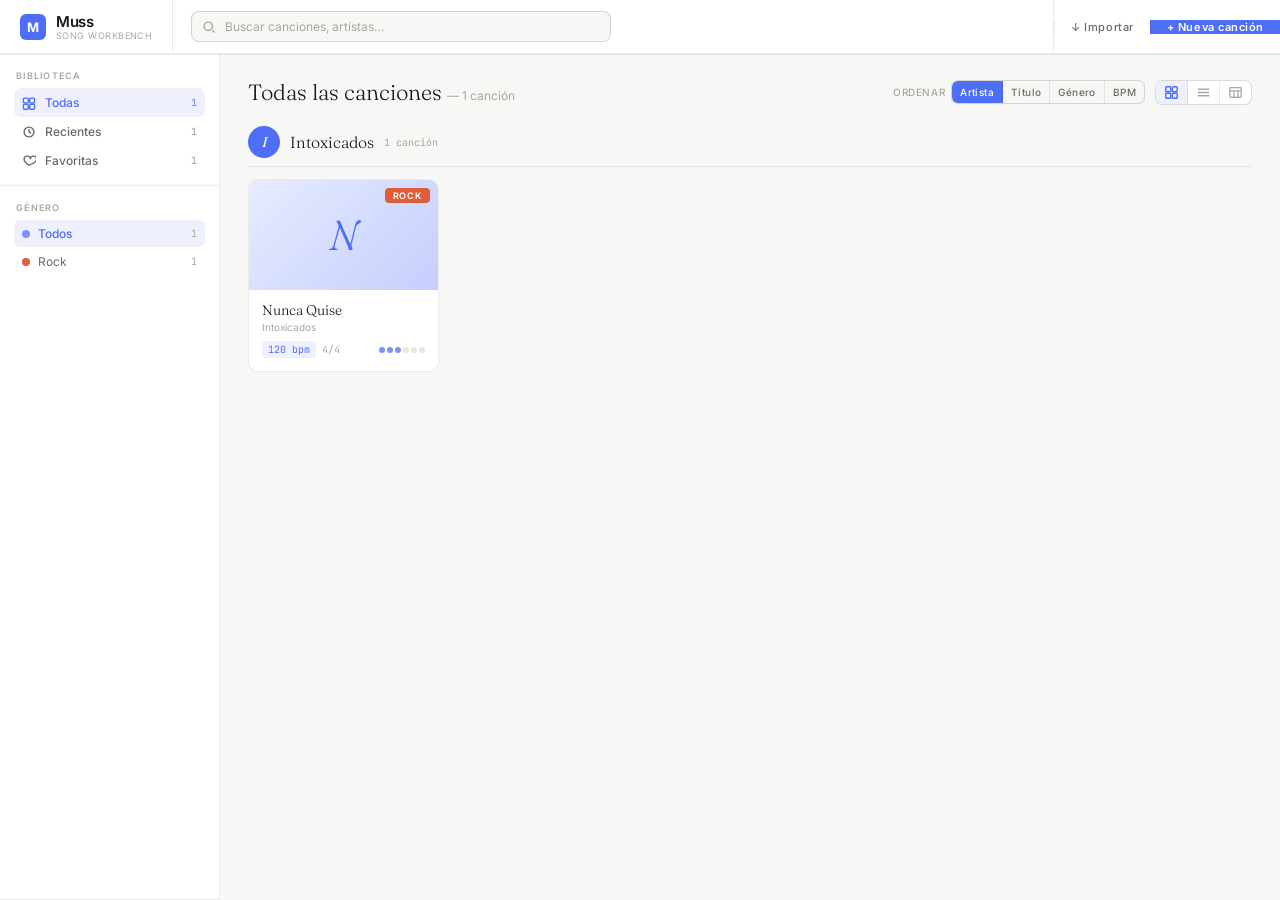
==== commit 74d26ced: "Dashboard" ====
--- a/index.html
+++ b/index.html
@@ -3,7 +3,7 @@
 <head>
 <meta charset="UTF-8">
 <meta name="viewport" content="width=device-width, initial-scale=1.0">
-<title>Muss — Song Workbench</title>
+<title>Muss — Library &amp; Workbench</title>
 <link rel="preconnect" href="https://fonts.googleapis.com">
 <link rel="preconnect" href="https://fonts.gstatic.com" crossorigin>
 <link href="https://fonts.googleapis.com/css2?family=Inter:wght@300;400;500;600&family=JetBrains+Mono:wght@400;500&family=Fraunces:ital,opsz,wght@0,9..144,300;0,9..144,400;1,9..144,300;1,9..144,400&display=swap" rel="stylesheet">
@@ -418,6 +418,12 @@
 }
 .cp-chip-edit:hover{color:var(--accent);background:var(--bg-3)}
 .cp-chip-del:hover{color:var(--red);background:var(--bg-3)}
+.cp-select{
+  background:var(--bg-1);border:1px solid var(--line-mid);color:var(--ink-dim);
+  padding:3px 8px;border-radius:6px;font-family:'Inter',sans-serif;font-size:10px;
+  cursor:pointer;outline:none;max-width:180px;
+}
+.cp-select:focus{border-color:var(--accent)}
 
 /* chord timeline laid out across bars */
 .chord-timeline{position:relative;margin-bottom:6px;border:1px solid var(--line-mid);border-radius:8px;overflow:hidden;background:var(--bg-1)}
@@ -427,23 +433,31 @@
 }
 .chord-bar-cell:last-child{border-right:none}
 .chord-bar-num{position:absolute;top:2px;left:4px;font-size:8px;color:var(--ink-faint);font-family:'JetBrains Mono',monospace}
-.chord-slots{position:relative;display:flex;align-items:stretch;min-height:64px;padding:14px 4px 4px}
+.chord-slots{position:relative;display:flex;align-items:stretch;min-height:64px;padding:14px 4px 4px;box-sizing:border-box;width:100%}
 .chord-slot{
   display:flex;flex-direction:column;align-items:center;justify-content:center;gap:4px;
   background:var(--accent-bg);border:1px solid rgba(79,110,247,.2);border-radius:6px;
-  margin:0 2px;min-width:0;overflow:hidden;
-}
+  margin:0 2px;min-width:0;overflow:visible;flex-basis:0;flex-shrink:1;box-sizing:border-box;
+  position:relative;user-select:none;
+}
+.chord-slot.chord-active{background:var(--accent);border-color:var(--accent);box-shadow:0 0 0 2px var(--accent-glow)}
+.chord-slot.chord-active .chord-name{color:#fff}
+.chord-slot.chord-active .chord-beats{color:rgba(255,255,255,.75)}
+.chord-resize{
+  position:absolute;right:-5px;top:0;bottom:0;width:10px;
+  cursor:col-resize;z-index:20;display:flex;align-items:center;justify-content:center;
+}
+.chord-resize::after{
+  content:'';width:3px;height:55%;border-radius:2px;
+  background:rgba(79,110,247,.3);transition:background .1s,transform .1s;
+}
+.chord-resize:hover::after{background:var(--accent);transform:scaleX(1.5)}
+.chord-resize.dragging::after{background:var(--accent)}
 .chord-name{
   font-family:'Fraunces',serif;font-weight:500;font-size:15px;color:var(--accent);
   outline:none;cursor:text;text-align:center;width:100%;padding:0 2px;
 }
 .chord-name:focus{background:#fff;border-radius:3px}
-.chord-dur{display:flex;align-items:center;gap:3px}
-.chord-dur button{
-  width:16px;height:16px;border:1px solid var(--line-mid);background:var(--bg-0);
-  color:var(--ink-dim);border-radius:3px;cursor:pointer;font-size:11px;line-height:1;padding:0;
-}
-.chord-dur button:hover{background:var(--accent);color:#fff;border-color:var(--accent)}
 .chord-beats{font-size:9px;color:var(--ink-dim);font-family:'JetBrains Mono',monospace;min-width:18px;text-align:center}
 .chord-add-slot{
   align-self:center;background:transparent;border:1px dashed var(--line-mid);color:var(--ink-faint);
@@ -454,6 +468,91 @@
 .chord-fill.ok{color:var(--green)}
 .chord-fill.under{color:var(--ink-faint)}
 .chord-fill.over{color:var(--red)}
+
+/* ── Rhythm sub-tabs ── */
+.rhythm-tabs{display:flex;gap:2px;margin-bottom:14px;background:var(--bg-1);border:1px solid var(--line-mid);border-radius:8px;padding:3px}
+.rhythm-tab{flex:1;padding:6px 10px;background:transparent;border:none;color:var(--ink-faint);font-family:'Inter',sans-serif;font-size:10px;font-weight:500;letter-spacing:.08em;text-transform:uppercase;cursor:pointer;border-radius:6px;transition:all .12s}
+.rhythm-tab.active{background:var(--bg-0);color:var(--accent);box-shadow:0 1px 3px rgba(0,0,0,.08)}
+
+/* ── Pattern catalog ── */
+.pattern-catalog{padding:4px 0}
+.pattern-catalog-empty{text-align:center;padding:40px 20px;color:var(--ink-faint);font-size:12px;border:1px dashed var(--line-mid);border-radius:10px;line-height:1.6}
+.pattern-grid{display:flex;flex-direction:column;gap:12px}
+.pattern-card{background:var(--bg-0);border:1px solid var(--line-mid);border-radius:10px;overflow:hidden;transition:box-shadow .12s}
+.pattern-card:hover{box-shadow:0 2px 12px rgba(0,0,0,.06)}
+.pattern-card-head{padding:10px 14px 10px;border-bottom:1px solid var(--line);display:flex;align-items:center;gap:8px}
+.pattern-card-name{flex:1;font-family:'Fraunces',serif;font-size:16px;font-weight:300;font-style:italic;color:var(--ink);outline:none;background:transparent;border:none;border-bottom:1px dashed transparent;cursor:text;min-width:0}
+.pattern-card-name:focus{border-bottom-color:var(--accent)}
+.pattern-card-del{width:22px;height:22px;border:none;background:transparent;color:var(--ink-faint);cursor:pointer;font-size:14px;border-radius:3px;opacity:0;transition:opacity .1s;flex-shrink:0;display:grid;place-items:center}
+.pattern-card:hover .pattern-card-del{opacity:1}
+.pattern-card-del:hover{color:var(--red)}
+.pattern-card-body{padding:12px 14px}
+.pattern-meta{font-size:9px;color:var(--ink-faint);font-family:'JetBrains Mono',monospace;margin-bottom:10px;letter-spacing:.06em}
+.pattern-chords-row{display:flex;flex-wrap:wrap;gap:4px;margin-bottom:8px}
+.pattern-chord-pill{background:var(--accent-bg);border:1px solid rgba(79,110,247,.15);color:var(--accent);padding:3px 8px;border-radius:5px;font-family:'Fraunces',serif;font-size:13px;font-weight:500;display:flex;align-items:center;gap:3px}
+.pattern-chord-pill span{font-size:8px;color:var(--accent-dim);font-family:'JetBrains Mono',monospace}
+.pattern-card-actions{display:flex;gap:6px}
+.pattern-apply-btn{flex:1;background:var(--accent);color:#fff;border:none;border-radius:6px;padding:7px 12px;font-family:'Inter',sans-serif;font-size:10px;font-weight:600;cursor:pointer;letter-spacing:.04em;transition:background .12s}
+.pattern-apply-btn:hover{background:var(--accent-dim)}
+.pattern-dup-btn{background:var(--bg-1);border:1px solid var(--line-mid);color:var(--ink-dim);border-radius:6px;padding:7px 12px;font-family:'Inter',sans-serif;font-size:10px;font-weight:500;cursor:pointer;transition:all .12s;white-space:nowrap}
+.pattern-dup-btn:hover{background:var(--accent-bg);color:var(--accent);border-color:var(--accent)}
+/* bar ruler inside pattern timeline */
+.pattern-bar-ruler{display:flex;border-bottom:1px solid var(--line);margin-bottom:0;height:18px;position:relative}
+.pattern-bar-cell{flex:1;border-right:1px solid var(--line);display:flex;align-items:center;padding-left:5px}
+.pattern-bar-cell:last-child{border-right:none}
+.pattern-bar-num{font-size:8px;color:var(--ink-faint);font-family:'JetBrains Mono',monospace}
+/* taller chord slots in pattern view */
+.pattern-timeline-wrap{border:1px solid var(--line-mid);border-radius:8px;overflow:hidden;margin-bottom:8px;background:var(--bg-1)}
+.pattern-slots-inner{min-height:72px;padding:16px 4px 6px}
+
+/* ── Chord catalog ── */
+.chord-catalog{padding:4px 0}
+.chord-dict-grid{display:grid;grid-template-columns:repeat(auto-fill,minmax(80px,1fr));gap:6px}
+.chord-dict-card{background:var(--bg-0);border:1px solid var(--line-mid);border-radius:8px;padding:10px 8px;text-align:center;cursor:default;transition:all .12s}
+.chord-dict-card:hover{border-color:var(--accent);background:var(--accent-bg)}
+.chord-dict-name{font-family:'Fraunces',serif;font-size:15px;font-weight:500;color:var(--accent);display:block;margin-bottom:3px}
+.chord-dict-count{font-size:8px;color:var(--ink-faint);font-family:'JetBrains Mono',monospace}
+
+/* ── Tab channel sub-tabs (Blocks | Riffs) ── */
+.tab-channel-tabs{display:flex;gap:2px;margin-bottom:14px;background:var(--bg-1);border:1px solid var(--line-mid);border-radius:8px;padding:3px}
+.tab-channel-tab{flex:1;padding:6px 10px;background:transparent;border:none;color:var(--ink-faint);font-family:'Inter',sans-serif;font-size:10px;font-weight:500;letter-spacing:.08em;text-transform:uppercase;cursor:pointer;border-radius:6px;transition:all .12s}
+.tab-channel-tab.active{background:var(--bg-0);color:var(--accent);box-shadow:0 1px 3px rgba(0,0,0,.08)}
+
+/* ── Riff catalog ── */
+.riff-catalog{padding:4px 0}
+.riff-catalog-empty{text-align:center;padding:40px 20px;color:var(--ink-faint);font-size:12px;border:1px dashed var(--line-mid);border-radius:10px;line-height:1.6}
+.riff-grid{display:flex;flex-direction:column;gap:12px}
+.riff-card{background:var(--bg-0);border:1px solid var(--line-mid);border-radius:10px;overflow:hidden;transition:box-shadow .12s}
+.riff-card:hover{box-shadow:0 2px 12px rgba(0,0,0,.06)}
+.riff-card-head{padding:10px 14px;border-bottom:1px solid var(--line);display:flex;align-items:center;gap:8px}
+.riff-card-name{flex:1;font-family:'Fraunces',serif;font-size:16px;font-weight:300;font-style:italic;color:var(--ink);outline:none;background:transparent;border:none;border-bottom:1px dashed transparent;cursor:text;min-width:0}
+.riff-card-name:focus{border-bottom-color:var(--accent)}
+.riff-card-type{font-family:'JetBrains Mono',monospace;font-size:9px;color:var(--ink-faint);padding:2px 7px;background:var(--bg-2);border-radius:4px;letter-spacing:.06em}
+.riff-card-del{width:22px;height:22px;border:none;background:transparent;color:var(--ink-faint);cursor:pointer;font-size:14px;border-radius:3px;opacity:0;transition:opacity .1s;flex-shrink:0;display:grid;place-items:center}
+.riff-card:hover .riff-card-del{opacity:1}
+.riff-card-del:hover{color:var(--red)}
+.riff-card-body{padding:12px 14px}
+.riff-card-preview{background:var(--bg-1);border:1px solid var(--line-mid);border-radius:7px;padding:8px 10px;font-family:'JetBrains Mono',monospace;font-size:9px;line-height:1.45;color:var(--ink-dim);white-space:pre;overflow-x:auto;margin-bottom:10px;max-height:100px}
+.riff-card-meta{font-size:9px;color:var(--ink-faint);font-family:'JetBrains Mono',monospace;margin-bottom:10px;letter-spacing:.06em}
+.riff-card-actions{display:flex;gap:6px}
+.riff-apply-btn{flex:1;background:var(--accent);color:#fff;border:none;border-radius:6px;padding:7px 12px;font-family:'Inter',sans-serif;font-size:10px;font-weight:600;cursor:pointer;letter-spacing:.04em;transition:background .12s}
+.riff-apply-btn:hover{background:var(--accent-dim)}
+.riff-dup-btn{background:var(--bg-1);border:1px solid var(--line-mid);color:var(--ink-dim);border-radius:6px;padding:7px 12px;font-family:'Inter',sans-serif;font-size:10px;font-weight:500;cursor:pointer;transition:all .12s;white-space:nowrap}
+.riff-dup-btn:hover{background:var(--accent-bg);color:var(--accent);border-color:var(--accent)}
+.tabgrid{
+  font-family:'JetBrains Mono',monospace;line-height:1.35;
+  background:var(--bg-1);border:1px solid var(--line-mid);border-radius:7px;
+  padding:8px 10px;color:var(--ink);width:100%;outline:none;
+  overflow:hidden;cursor:text;user-select:none;
+}
+.tabgrid:focus{border-color:var(--accent)}
+.trow{display:flex;align-items:center;white-space:nowrap}
+.tlbl{color:var(--ink-dim);flex-shrink:0}
+.tbar{color:var(--ink-faint);flex-shrink:0}
+.tdiv{color:var(--accent);opacity:.55;font-weight:600}
+.tbody{display:inline-flex}
+.tcell{display:inline-block;text-align:center;min-width:1ch;color:var(--ink)}
+.tcell.tcur{background:var(--accent);color:#fff;border-radius:1px}
 .tab-grid{
   font-family:'JetBrains Mono',monospace;font-size:12px;line-height:1.45;
   background:var(--bg-1);border:1px solid var(--line-mid);border-radius:7px;
@@ -462,6 +561,10 @@
 }
 .tab-grid:focus{border-color:var(--accent)}
 .tab-hint{font-size:9px;color:var(--ink-faint);margin-top:3px;letter-spacing:.06em}
+.tab-toolbar{display:flex;align-items:center;gap:8px;margin-bottom:6px}
+.tab-tool-btn{background:var(--accent-bg);border:1px solid rgba(79,110,247,.25);color:var(--accent);padding:4px 10px;border-radius:6px;font-family:'Inter',sans-serif;font-size:10px;font-weight:500;cursor:pointer}
+.tab-tool-btn:hover{background:var(--accent);color:#fff;border-color:var(--accent)}
+.tab-strings-badge{font-size:9px;color:var(--ink-faint);font-family:'JetBrains Mono',monospace;letter-spacing:.06em}
 .drum-grid{display:grid;gap:2px;background:var(--bg-1);padding:6px;border-radius:7px;border:1px solid var(--line-mid)}
 .drum-row{display:grid;grid-template-columns:44px 1fr;gap:7px;align-items:center}
 .drum-label{font-size:9px;letter-spacing:.08em;color:var(--ink-dim);text-align:right;font-weight:500}
@@ -615,7 +718,8 @@
 .tl-cell-lyric.empty{color:var(--ink-faint);font-size:10px;font-style:normal}
 .tl-cell-chords{display:flex;flex-wrap:wrap;gap:3px}
 .tl-cell-chord{background:var(--accent-bg);border:1px solid rgba(79,110,247,.15);color:var(--accent);padding:1px 5px;border-radius:3px;font-family:'Fraunces',serif;font-size:10px;font-weight:500}
-.tl-cell-tab{font-family:'JetBrains Mono',monospace;font-size:8px;line-height:1.2;color:var(--ink-dim);white-space:pre;overflow:hidden;max-height:72px}
+.tl-cell-tab{font-family:'JetBrains Mono',monospace;font-size:8px;line-height:1.25;color:var(--ink-dim);white-space:pre;overflow-x:auto;overflow-y:hidden;max-width:100%;display:block}
+.tl-cell-tab::-webkit-scrollbar{height:4px}
 .tl-cell-notes{font-family:'JetBrains Mono',monospace;font-size:9px;color:var(--ink-dim);white-space:pre-wrap;line-height:1.3}
 .tl-cell-drum{display:flex;flex-direction:column;gap:1px}
 .tl-drum-row{display:flex;gap:1px;height:5px}
@@ -676,9 +780,568 @@
   box-shadow:0 4px 16px rgba(0,0,0,.2);
 }
 @keyframes flashIn{from{transform:translateY(10px);opacity:0}to{transform:translateY(0);opacity:1}}
+
+/* ===== DASHBOARD STYLES ===== */
+/* ═══════════════════════════════════════════════════════
+   LIBRARY / DASHBOARD  (screen layer + lib- prefixed UI)
+   Reuses the workbench design tokens defined in :root above.
+   ═══════════════════════════════════════════════════════ */
+:root{
+  --g-rock:#e05c3a; --g-pop:#c46bb0; --g-jazz:#2a9d8f; --g-metal:#1a1917;
+  --g-folk:#c08040; --g-blues:#4fa8b8; --g-latin:#d4521e; --g-indie:#4aab6d;
+  --g-country:#b5832a; --g-other:#7c69f5;
+}
+
+/* Screen router — only one screen visible at a time */
+html,body{overflow:hidden}
+.screen{display:none;height:100vh}
+.screen.active{display:block}
+
+/* ── Library shell ──────────────────────────────────── */
+.lib-app{display:flex;flex-direction:column;height:100vh;overflow:hidden;background:var(--bg-1)}
+
+/* Topbar */
+.lib-topbar{
+  display:flex;align-items:stretch;flex-shrink:0;height:54px;
+  background:var(--bg-0);border-bottom:1px solid var(--line);box-shadow:0 1px 0 var(--line);z-index:100;
+}
+.lib-search{flex:1;display:flex;align-items:center;padding:0 18px;border-right:1px solid var(--line)}
+.lib-search-wrap{position:relative;width:100%;max-width:420px}
+.lib-search-wrap svg{position:absolute;left:11px;top:50%;transform:translateY(-50%);width:14px;height:14px;color:var(--ink-faint);pointer-events:none}
+.lib-search-input{
+  width:100%;padding:7px 12px 7px 33px;background:var(--bg-1);
+  border:1px solid var(--line-mid);border-radius:8px;color:var(--ink);
+  font-family:'Inter',sans-serif;font-size:12px;outline:none;transition:border-color .15s,background .15s;
+}
+.lib-search-input::placeholder{color:var(--ink-faint)}
+.lib-search-input:focus{background:var(--bg-0);border-color:var(--accent)}
+.lib-top-actions{display:flex;align-items:center}
+.lib-menu-btn{
+  display:none;background:transparent;border:none;border-left:1px solid var(--line);
+  color:var(--ink-dim);padding:0 16px;cursor:pointer;align-items:center;
+}
+
+/* Body */
+.lib-body{display:flex;flex:1;overflow:hidden}
+
+/* Sidebar */
+.lib-sidebar{
+  width:220px;flex-shrink:0;background:var(--bg-0);border-right:1px solid var(--line);
+  display:flex;flex-direction:column;overflow:hidden;transition:transform .25s var(--ease);
+}
+.lib-side-section{padding:16px 14px 10px;border-bottom:1px solid var(--line)}
+.lib-side-section.grow{flex:1;overflow:hidden;display:flex;flex-direction:column}
+.lib-side-label{font-size:9px;font-weight:600;letter-spacing:.14em;text-transform:uppercase;color:var(--ink-faint);margin-bottom:7px;padding:0 2px}
+.lib-nav{
+  display:flex;align-items:center;gap:9px;padding:7px 8px;border-radius:7px;cursor:pointer;
+  color:var(--ink-dim);font-size:12px;font-weight:500;transition:background .1s,color .1s;user-select:none;
+}
+.lib-nav:hover{background:var(--bg-1);color:var(--ink)}
+.lib-nav.active{background:var(--accent-bg);color:var(--accent)}
+.lib-nav svg{width:14px;height:14px;flex-shrink:0}
+.lib-nav-count{margin-left:auto;font-size:10px;font-family:'JetBrains Mono',monospace;color:var(--ink-faint)}
+.lib-nav.active .lib-nav-count{color:var(--accent-dim)}
+.lib-genres{display:flex;flex-direction:column;gap:1px;overflow-y:auto}
+.lib-genre{display:flex;align-items:center;gap:8px;padding:6px 8px;border-radius:6px;cursor:pointer;transition:background .1s}
+.lib-genre:hover{background:var(--bg-1)}
+.lib-genre.active{background:var(--accent-bg)}
+.lib-dot{width:8px;height:8px;border-radius:50%;flex-shrink:0}
+.lib-genre-name{font-size:12px;color:var(--ink-dim);flex:1;white-space:nowrap;overflow:hidden;text-overflow:ellipsis}
+.lib-genre.active .lib-genre-name{color:var(--accent);font-weight:500}
+.lib-genre-count{font-size:10px;color:var(--ink-faint);font-family:'JetBrains Mono',monospace}
+.lib-overlay{display:none;position:fixed;inset:0;background:rgba(0,0,0,.3);z-index:99}
+
+/* Content */
+.lib-content{flex:1;overflow-y:auto;overflow-x:hidden;padding:24px 28px;background:var(--bg-1)}
+.lib-toolbar{display:flex;align-items:center;gap:10px;margin-bottom:20px;flex-wrap:wrap}
+.lib-title{font-family:'Fraunces',serif;font-size:22px;font-weight:300;color:var(--ink);flex:1;min-width:0}
+.lib-title span{font-size:12px;color:var(--ink-faint);font-family:'Inter',sans-serif;font-weight:400;font-style:normal}
+.lib-sort{display:flex;align-items:center;gap:6px}
+.lib-sort-label{font-size:10px;font-weight:500;color:var(--ink-faint);letter-spacing:.06em;text-transform:uppercase}
+.lib-vtoggle{display:flex;background:var(--bg-0);border:1px solid var(--line-mid);border-radius:7px;overflow:hidden}
+.lib-vtoggle button{
+  background:transparent;border:none;border-right:1px solid var(--line);color:var(--ink-faint);
+  padding:5px 9px;cursor:pointer;transition:all .1s;display:flex;align-items:center;
+}
+.lib-vtoggle button:last-child{border-right:none}
+.lib-vtoggle button.active{background:var(--accent-bg);color:var(--accent)}
+.lib-vtoggle button svg{width:13px;height:13px}
+
+/* Artist / group headers */
+.lib-group{margin-bottom:28px}
+.lib-group-head{display:flex;align-items:center;gap:10px;margin-bottom:12px;padding-bottom:8px;border-bottom:1px solid var(--line)}
+.lib-avatar{
+  width:32px;height:32px;border-radius:50%;color:#fff;display:grid;place-items:center;
+  font-family:'Fraunces',serif;font-size:14px;font-weight:400;font-style:italic;flex-shrink:0;
+}
+.lib-group-name{font-family:'Fraunces',serif;font-size:16px;font-weight:300;color:var(--ink)}
+.lib-group-count{font-size:10px;color:var(--ink-faint);font-family:'JetBrains Mono',monospace}
+
+/* Grid */
+.lib-grid{display:grid;grid-template-columns:repeat(auto-fill,minmax(190px,1fr));gap:12px}
+.lib-card{
+  background:var(--bg-0);border:1px solid var(--line);border-radius:10px;overflow:hidden;cursor:pointer;
+  transition:box-shadow .18s var(--ease),border-color .18s,transform .15s var(--ease);position:relative;
+}
+.lib-card:hover{box-shadow:0 4px 20px rgba(0,0,0,.09);border-color:var(--line-mid);transform:translateY(-2px)}
+.lib-card:active{transform:translateY(0)}
+.lib-thumb{height:110px;position:relative;overflow:hidden;background:var(--bg-2)}
+.lib-thumb-letter{
+  position:absolute;inset:0;display:flex;align-items:center;justify-content:center;
+  font-family:'Fraunces',serif;font-size:42px;font-weight:300;font-style:italic;transition:transform .3s var(--ease);
+}
+.lib-card:hover .lib-thumb-letter{transform:scale(1.07)}
+.lib-badge{
+  position:absolute;top:8px;right:8px;padding:2px 8px;border-radius:4px;font-size:9px;font-weight:600;
+  letter-spacing:.1em;text-transform:uppercase;color:#fff;backdrop-filter:blur(4px);
+}
+.lib-play{
+  position:absolute;bottom:10px;right:10px;width:32px;height:32px;border-radius:50%;
+  background:var(--accent);color:#fff;display:grid;place-items:center;opacity:0;transform:scale(.8);
+  transition:opacity .18s,transform .18s;box-shadow:0 4px 12px var(--accent-glow);
+}
+.lib-play svg{width:13px;height:13px;margin-left:2px}
+.lib-card:hover .lib-play{opacity:1;transform:scale(1)}
+.lib-card-body{padding:11px 13px 13px}
+.lib-card-title{font-family:'Fraunces',serif;font-size:14px;font-weight:300;color:var(--ink);white-space:nowrap;overflow:hidden;text-overflow:ellipsis;margin-bottom:2px}
+.lib-card-artist{font-size:10px;color:var(--ink-faint);white-space:nowrap;overflow:hidden;text-overflow:ellipsis}
+.lib-card-meta{display:flex;align-items:center;gap:6px;margin-top:8px}
+.lib-bpm{font-family:'JetBrains Mono',monospace;font-size:10px;color:var(--accent);background:var(--accent-bg);padding:2px 6px;border-radius:4px}
+.lib-sig{font-family:'JetBrains Mono',monospace;font-size:10px;color:var(--ink-faint)}
+.lib-chans{margin-left:auto;display:flex;gap:2px}
+.lib-chdot{width:6px;height:6px;border-radius:50%;background:var(--bg-3)}
+.lib-chdot.on{background:var(--accent-dim)}
+.lib-card-ov{position:absolute;top:6px;left:6px;display:flex;gap:4px;opacity:0;transition:opacity .15s}
+.lib-card:hover .lib-card-ov{opacity:1}
+.lib-mini{
+  width:24px;height:24px;border-radius:5px;background:rgba(255,255,255,.85);backdrop-filter:blur(4px);
+  border:1px solid var(--line-mid);cursor:pointer;display:grid;place-items:center;color:var(--ink-dim);font-size:11px;transition:all .1s;
+}
+.lib-mini:hover{background:#fff;color:var(--ink)}
+.lib-mini.del:hover{color:var(--red)}
+.lib-mini.fav.on{color:var(--red)}
+
+/* List */
+.lib-list{display:flex;flex-direction:column}
+.lib-row{
+  display:grid;grid-template-columns:32px 1fr auto auto auto 70px;align-items:center;gap:12px;
+  padding:9px 12px;border-radius:8px;cursor:pointer;transition:background .1s;border-bottom:1px solid var(--line);
+}
+.lib-row:hover{background:var(--bg-0)}
+.lib-row-num{font-family:'JetBrains Mono',monospace;font-size:11px;color:var(--ink-faint);text-align:center}
+.lib-row-info{min-width:0}
+.lib-row-title{font-size:13px;font-weight:500;color:var(--ink);white-space:nowrap;overflow:hidden;text-overflow:ellipsis}
+.lib-row-artist{font-size:10px;color:var(--ink-faint);margin-top:1px}
+.lib-row-bpm,.lib-row-sig{font-family:'JetBrains Mono',monospace;font-size:11px;color:var(--ink-faint);white-space:nowrap}
+.lib-row-acts{display:flex;gap:4px;opacity:0;transition:opacity .1s}
+.lib-row:hover .lib-row-acts{opacity:1}
+
+/* Table (searchable) */
+.lib-table-wrap{border:1px solid var(--line);border-radius:10px;overflow:hidden;background:var(--bg-0)}
+.lib-table{width:100%;border-collapse:collapse;font-size:12px}
+.lib-table thead th{
+  background:var(--bg-1);border-bottom:1px solid var(--line-mid);text-align:left;
+  padding:10px 14px;font-size:9px;font-weight:600;letter-spacing:.1em;text-transform:uppercase;color:var(--ink-faint);
+  cursor:pointer;user-select:none;white-space:nowrap;
+}
+.lib-table thead th:hover{color:var(--ink)}
+.lib-table thead th .arr{font-size:8px;margin-left:3px;color:var(--accent)}
+.lib-table thead th.center{text-align:center}
+.lib-table tbody tr{border-bottom:1px solid var(--line);cursor:pointer;transition:background .1s}
+.lib-table tbody tr:last-child{border-bottom:none}
+.lib-table tbody tr:hover{background:var(--bg-1)}
+.lib-table td{padding:9px 14px;color:var(--ink);vertical-align:middle}
+.lib-td-title{font-weight:500}
+.lib-td-sub{font-size:10px;color:var(--ink-faint);margin-top:1px}
+.lib-td-mono{font-family:'JetBrains Mono',monospace;color:var(--ink-dim)}
+.lib-td-center{text-align:center}
+.lib-pill{
+  display:inline-flex;align-items:center;gap:5px;padding:2px 8px;border-radius:20px;
+  font-size:10px;font-weight:500;background:var(--bg-2);color:var(--ink-dim);
+}
+.lib-td-acts{display:flex;gap:5px;justify-content:flex-end}
+.lib-num{
+  width:22px;height:22px;border-radius:5px;background:var(--bg-2);border:1px solid var(--line-mid);
+  cursor:pointer;display:grid;place-items:center;color:var(--ink-dim);font-size:10px;transition:all .1s;
+}
+.lib-num:hover{background:var(--bg-3);color:var(--ink)}
+.lib-num.del:hover{background:var(--red);color:#fff;border-color:var(--red)}
+.lib-num.fav.on{color:var(--red)}
+
+/* Empty */
+.lib-empty{display:flex;flex-direction:column;align-items:center;justify-content:center;padding:80px 24px;text-align:center}
+.lib-empty-icon{font-family:'Fraunces',serif;font-size:64px;font-style:italic;color:var(--bg-3);margin-bottom:20px;line-height:1}
+.lib-empty-title{font-family:'Fraunces',serif;font-size:20px;font-weight:300;font-style:italic;color:var(--ink-dim);margin-bottom:8px}
+.lib-empty-sub{font-size:12px;color:var(--ink-faint);margin-bottom:24px;line-height:1.6}
+.lib-cta{
+  background:var(--accent);color:#fff;border:none;padding:9px 22px;border-radius:8px;
+  font-family:'Inter',sans-serif;font-size:12px;font-weight:600;cursor:pointer;letter-spacing:.04em;transition:background .12s;
+}
+.lib-cta:hover{background:var(--accent-dim)}
+
+/* Back button in workbench */
+.wb-back{
+  background:transparent;border:none;border-right:1px solid var(--line);color:var(--ink-dim);
+  padding:0 14px;cursor:pointer;display:flex;align-items:center;gap:6px;font-size:11px;font-weight:500;transition:background .12s,color .12s;
+}
+.wb-back:hover{background:var(--bg-1);color:var(--accent)}
+.wb-back svg{width:14px;height:14px}
+
+/* New-song modal field rows (reuse .modal styles from workbench) */
+.lib-field{margin-bottom:14px}
+.lib-field label{display:block;font-size:10px;font-weight:500;color:var(--ink-faint);letter-spacing:.1em;text-transform:uppercase;margin-bottom:5px}
+.lib-field input,.lib-field select{
+  width:100%;background:var(--bg-1);border:1px solid var(--line-mid);color:var(--ink);
+  padding:8px 12px;border-radius:7px;font-family:'Inter',sans-serif;font-size:13px;outline:none;transition:border-color .15s,background .15s;
+}
+.lib-field input:focus,.lib-field select:focus{background:var(--bg-0);border-color:var(--accent)}
+.lib-field select{
+  appearance:none;-webkit-appearance:none;padding-right:28px;
+  background-image:url("data:image/svg+xml,%3Csvg xmlns='http://www.w3.org/2000/svg' width='8' height='5' viewBox='0 0 8 5'%3E%3Cpath fill='%236b6a64' d='M0 0h8L4 5z'/%3E%3C/svg%3E");
+  background-repeat:no-repeat;background-position:right 10px center;background-color:var(--bg-1);
+}
+.lib-field input[type=number]{font-family:'JetBrains Mono',monospace;font-size:15px}
+.lib-field-row{display:grid;grid-template-columns:1fr 1fr;gap:10px}
+
+/* ── Responsive ───────────────────────────────────────── */
+@media(max-width:860px){
+  .lib-content{padding:18px}
+  .lib-grid{grid-template-columns:repeat(auto-fill,minmax(160px,1fr));gap:10px}
+}
+@media(max-width:640px){
+  .lib-sidebar{position:fixed;top:54px;bottom:0;left:0;z-index:100;transform:translateX(-100%);box-shadow:4px 0 24px rgba(0,0,0,.12)}
+  .lib-sidebar.open{transform:translateX(0)}
+  .lib-overlay.show{display:block}
+  .lib-menu-btn{display:flex}
+  .lib-search{padding:0 12px}
+  .lib-hide-mobile{display:none}
+  .lib-content{padding:14px}
+  .lib-title{font-size:18px}
+  .lib-grid{grid-template-columns:repeat(auto-fill,minmax(150px,1fr));gap:8px}
+  .lib-thumb{height:90px}
+  .lib-row{grid-template-columns:24px 1fr auto;gap:10px}
+  .lib-row-bpm,.lib-row-sig,.lib-row-acts{display:none}
+  /* Table → hide secondary columns on phones */
+  .lib-table .col-genre,.lib-table .col-sig,.lib-table .col-chans{display:none}
+  .lib-table td,.lib-table th{padding:8px 10px}
+  /* Workbench topbar: collapse song-info grid on phones */
+  .song-info{grid-template-columns:1fr !important}
+  .song-info .info-cell:nth-child(n+2){display:none}
+  .top-actions .action-btn{padding:0 12px;font-size:10px}
+}
+@media(max-width:400px){
+  .lib-grid{grid-template-columns:1fr 1fr}
+}
+
+
+/* ═══════ OVERVIEW · columnar (one column per channel) ═══════ */
+.ov-grid-wrap{overflow-x:auto;overflow-y:visible;padding-bottom:8px}
+.ov-channel-head{
+  display:grid;gap:0;position:sticky;top:0;z-index:8;
+  background:var(--bg-1);border-bottom:1px solid var(--line-mid);
+  margin-bottom:8px;min-width:max-content;
+}
+.ov-ch-cell{
+  padding:8px 12px;border-left:1px solid var(--line);
+  display:flex;align-items:center;gap:7px;
+}
+.ov-ch-cell:first-child{border-left:none}
+.ov-ch-swatch{width:9px;height:9px;border-radius:3px;flex-shrink:0;background:var(--ch-color,var(--accent))}
+.ov-ch-title{font-size:10px;font-weight:600;letter-spacing:.08em;text-transform:uppercase;color:var(--ink);white-space:nowrap}
+.ov-ch-sub{font-size:8px;color:var(--ink-faint);text-transform:uppercase;letter-spacing:.1em}
+.ov-ch-gutter{font-size:9px;font-weight:600;letter-spacing:.12em;text-transform:uppercase;color:var(--ink-faint)}
+
+.ov-row{
+  display:grid;gap:0;min-width:max-content;
+  margin-bottom:8px;border:1px solid var(--line-mid);
+  background:var(--bg-0);border-radius:10px;overflow:hidden;
+  transition:box-shadow .15s,border-color .15s;position:relative;
+}
+.ov-row:hover{box-shadow:0 2px 12px rgba(0,0,0,.06)}
+.ov-row.disabled{opacity:.32}
+.ov-row.current{border-color:var(--accent);box-shadow:0 0 0 3px var(--accent-glow)}
+.ov-row.dragging{opacity:.35}
+.ov-row.drag-over{border-color:var(--accent)}
+
+/* gutter cell (block number + section + bars) */
+.ov-gutter{
+  background:var(--bg-1);border-right:1px solid var(--line);
+  padding:10px 10px;display:flex;flex-direction:column;gap:7px;cursor:grab;
+}
+.ov-gutter:active{cursor:grabbing}
+.ov-gutter-top{display:flex;align-items:baseline;gap:6px}
+.ov-gutter-num{font-family:'JetBrains Mono',monospace;font-size:18px;font-weight:500;color:var(--ink-dim);line-height:1}
+.ov-gutter-beats{font-size:8px;color:var(--ink-faint);letter-spacing:.06em}
+.ov-gutter-bars{display:flex;align-items:center;gap:5px}
+.ov-gutter-bars label{font-size:8px;color:var(--ink-faint);text-transform:uppercase;letter-spacing:.08em}
+
+/* channel cell */
+.ov-cell{
+  padding:10px 12px;border-left:1px solid var(--line);min-width:0;position:relative;
+  display:flex;flex-direction:column;gap:6px;
+}
+.ov-cell.muted{background:repeating-linear-gradient(45deg,transparent,transparent 6px,rgba(0,0,0,.018) 6px,rgba(0,0,0,.018) 12px)}
+.ov-cell-empty{color:var(--ink-faint);font-size:12px;font-style:italic;opacity:.6}
+
+/* lyrics cell keeps the editable textarea */
+.ov-cell .ov-lyric-edit{min-height:40px}
+
+/* repeat / pattern badges */
+.ov-repeat{
+  display:inline-flex;align-items:center;gap:4px;align-self:flex-start;
+  font-size:9px;font-weight:600;letter-spacing:.04em;
+  background:var(--accent-bg);color:var(--accent);border:1px solid rgba(79,110,247,.2);
+  padding:2px 7px;border-radius:20px;white-space:nowrap;
+}
+.ov-repeat.pattern{background:var(--bg-2);color:var(--ink-dim);border-color:var(--line-mid)}
+.ov-repeat svg{width:9px;height:9px}
+
+/* time-respecting chord lane */
+.ov-chord-lane{
+  display:flex;gap:3px;align-items:stretch;width:100%;
+}
+.ov-chord-cell{
+  display:flex;flex-direction:column;align-items:center;justify-content:center;
+  background:var(--accent-bg);border:1px solid rgba(79,110,247,.18);border-radius:5px;
+  padding:4px 2px;min-width:0;overflow:hidden;
+}
+.ov-chord-cell .nm{font-family:'Fraunces',serif;font-size:13px;font-weight:500;color:var(--accent);line-height:1.1;white-space:nowrap}
+.ov-chord-cell .bt{font-family:'JetBrains Mono',monospace;font-size:8px;color:var(--accent-dim);opacity:.8;margin-top:1px}
+.ov-bar-ticks{display:flex;width:100%;margin-top:2px;height:3px;gap:0}
+.ov-bar-tick{flex:1;border-left:1px solid var(--line-mid);height:100%}
+.ov-bar-tick:first-child{border-left:none}
+
+/* tab preview cell */
+.ov-tab{
+  font-family:'JetBrains Mono',monospace;font-size:9px;line-height:1.5;color:var(--ink-dim);
+  white-space:pre;overflow-x:auto;background:var(--bg-1);border:1px solid var(--line);
+  border-radius:6px;padding:6px 8px;max-height:120px;
+}
+.ov-notes{font-size:12px;color:var(--ink-dim);line-height:1.5;white-space:pre-wrap}
+
+/* drum mini grid */
+.ov-drum{display:flex;flex-direction:column;gap:2px}
+.ov-drum-row{display:flex;align-items:center;gap:4px}
+.ov-drum-lab{font-family:'JetBrains Mono',monospace;font-size:8px;color:var(--ink-faint);width:16px;flex-shrink:0}
+.ov-drum-dots{display:flex;gap:1px;flex:1}
+.ov-drum-dot{flex:1;height:7px;background:var(--bg-3);border-radius:1px;max-width:8px}
+.ov-drum-dot.on{background:var(--ch-color,var(--accent))}
+
+/* actions cell */
+.ov-acts{
+  border-left:1px solid var(--line);background:var(--bg-1);
+  display:flex;flex-direction:column;gap:4px;padding:8px 4px;align-items:center;
+}
+.ov-acts button{
+  background:transparent;border:1px solid var(--line-mid);color:var(--ink-faint);
+  width:22px;height:22px;cursor:pointer;border-radius:5px;font-size:11px;line-height:1;transition:all .1s;
+}
+.ov-acts button:hover{background:var(--bg-2);color:var(--ink)}
+.ov-acts button.toggle-on{background:var(--green);color:#fff;border-color:var(--green)}
+.ov-acts button.del:hover{background:var(--red);color:#fff;border-color:var(--red)}
+
+.ov-row .block-progress{position:absolute;bottom:0;left:0;height:2px;background:var(--accent);box-shadow:0 0 6px var(--accent-glow);z-index:5;border-radius:0 1px 0 0}
+
+/* channel visibility toggles in the header bar */
+.ov-toolbar{display:flex;align-items:center;gap:8px;flex-wrap:wrap}
+.ov-vis{display:flex;align-items:center;gap:5px;flex-wrap:wrap}
+.ov-vis-chip{
+  display:inline-flex;align-items:center;gap:5px;cursor:pointer;user-select:none;
+  border:1px solid var(--line-mid);background:var(--bg-1);border-radius:20px;
+  padding:3px 9px;font-size:10px;font-weight:500;color:var(--ink-dim);transition:all .1s;
+}
+.ov-vis-chip .sw{width:8px;height:8px;border-radius:50%;background:var(--ch-color,var(--accent))}
+.ov-vis-chip.off{opacity:.45;text-decoration:line-through}
+.ov-vis-chip:hover{border-color:var(--line-strong);color:var(--ink)}
+
+@media(max-width:640px){
+  .ov-gutter{padding:8px 7px}
+  .ov-cell{padding:8px 9px}
+}
+
+
+/* ═══════ OVERVIEW v2 · chords above lyrics + overflow fix ═══════ */
+/* Let columns fit the viewport instead of forcing max-content width
+   (fixes the chord lane spilling / empty-space issue). */
+.ov-grid-wrap{overflow-x:auto}
+.ov-channel-head,.ov-row{min-width:0}
+
+/* Chord lane sits ABOVE the lyrics, aligned to the paragraph width. */
+.ov-lyric-chords{
+  display:flex;flex-direction:column;gap:3px;
+  margin-bottom:9px;padding-bottom:9px;
+  border-bottom:1px dashed var(--line);
+}
+.ov-lc-badges{display:flex;flex-wrap:wrap;gap:5px;margin-bottom:2px}
+
+/* The lane never breaks the grid: if too many chords, it scrolls in place. */
+.ov-chord-lane{overflow-x:auto;padding-bottom:1px}
+.ov-chord-cell{min-width:30px}
+
+/* Slightly lighter chips when shown over the letra (lead-sheet feel). */
+.ov-lyric-chords .ov-chord-cell{
+  background:transparent;border:none;border-radius:0;
+  border-right:1px solid var(--line);padding:0 4px 2px;align-items:flex-start;
+}
+.ov-lyric-chords .ov-chord-cell:last-child{border-right:none}
+.ov-lyric-chords .ov-chord-cell .nm{font-size:14px;font-weight:600}
+.ov-lyric-chords .ov-chord-cell .bt{font-size:8px}
+.ov-lyric-chords .ov-bar-ticks{margin-top:3px}
+
+/* Lyrics text directly under the chords reads as a verse. */
+.ov-cell .ov-lyric-edit{min-height:32px;font-style:italic}
+
+
+/* ═══════ OVERVIEW v3 · per-line chords + mode toggle ═══════ */
+.ov-mode{flex-shrink:0}
+.ov-mode button{font-size:10px;padding:4px 10px}
+
+/* Lyrics display (merged mode): clickable, lines stacked. */
+.ov-lyrics-disp{cursor:text;display:flex;flex-direction:column;gap:7px}
+.ov-lyrics-disp:hover{outline:1px dashed var(--line-mid);outline-offset:4px;border-radius:6px}
+.ov-ln{position:relative}
+.ov-ln-chords{position:relative;height:19px;margin-bottom:1px}
+.ov-ln-tick{position:absolute;bottom:0;width:1px;height:5px;background:var(--line-mid);opacity:.7}
+.ov-ln-tick.bar{height:9px;background:var(--line-strong);opacity:.9}
+.ov-ln-chord{
+  position:absolute;bottom:4px;transform:translateX(-1px);
+  font-family:'Fraunces',serif;font-weight:600;font-size:13px;color:var(--accent);
+  white-space:nowrap;background:var(--bg-0);padding:0 3px;z-index:2;line-height:1.1;
+}
+.ov-ln-chord .bt{font-size:7px;color:var(--accent-dim);margin-left:1px;font-family:'JetBrains Mono',monospace;vertical-align:super}
+.ov-ln-text{
+  font-family:'Fraunces',serif;font-size:16px;font-weight:300;font-style:italic;
+  line-height:1.5;color:var(--ink);min-height:22px;white-space:pre-wrap;
+}
+.ov-ln-text .empty{color:var(--ink-faint);font-size:13px}
+
+@media(max-width:640px){
+  .ov-ln-chord{font-size:12px}
+  .ov-ln-text{font-size:15px}
+}
+
+
+/* ═══════ READING MODE · lead sheet ═══════ */
+.rd-wrap{display:grid;grid-template-columns:1fr 1fr;gap:16px;align-items:start}
+.rd-sheet{
+  background:var(--bg-0);border:1px solid var(--line);border-radius:12px;
+  padding:20px 22px;max-height:calc(100vh - 200px);overflow-y:auto;
+}
+.rd-meta{margin-bottom:16px;padding-bottom:12px;border-bottom:1px solid var(--line)}
+.rd-meta h3{font-family:'Fraunces',serif;font-weight:300;font-size:20px;color:var(--ink)}
+.rd-meta .rd-sub{font-family:'JetBrains Mono',monospace;font-size:10px;color:var(--ink-faint);margin-top:4px}
+.rd-block{margin-bottom:18px}
+.rd-block.muted{opacity:.4}
+.rd-sec{display:flex;align-items:center;gap:8px;margin-bottom:6px}
+.rd-sec-tag{color:#fff;font-size:9px;font-weight:600;letter-spacing:.1em;text-transform:uppercase;padding:2px 8px;border-radius:4px}
+.rd-sec-meta{font-family:'JetBrains Mono',monospace;font-size:9px;color:var(--ink-faint)}
+.rd-line{position:relative;margin-bottom:5px}
+.rd-chordrow{position:relative;height:16px;font-family:'JetBrains Mono',monospace}
+.rd-chord{
+  position:absolute;bottom:0;font-family:'Fraunces',serif;font-weight:600;font-size:13px;
+  color:var(--accent);white-space:nowrap;transform:translateX(-1px);
+}
+.rd-text{font-family:'JetBrains Mono',monospace;font-size:13px;line-height:1.4;color:var(--ink);white-space:pre-wrap}
+
+.rd-editor{
+  background:var(--bg-0);border:1px solid var(--line);border-radius:12px;
+  display:flex;flex-direction:column;overflow:hidden;position:sticky;top:0;
+}
+.rd-ed-head{
+  display:flex;align-items:center;justify-content:space-between;gap:10px;
+  padding:10px 14px;border-bottom:1px solid var(--line);background:var(--bg-1);
+  font-size:11px;color:var(--ink-dim);
+}
+.rd-ed-head code{font-family:'JetBrains Mono',monospace;background:var(--bg-2);padding:1px 4px;border-radius:3px;font-size:10px}
+.rd-ed-actions{display:flex;gap:6px;flex-shrink:0}
+.rd-ed-actions button{
+  background:var(--bg-2);border:1px solid var(--line-mid);color:var(--ink-dim);
+  font-family:'Inter',sans-serif;font-size:11px;font-weight:500;padding:5px 12px;border-radius:7px;cursor:pointer;transition:all .1s;
+}
+.rd-ed-actions button:hover{background:var(--bg-3);color:var(--ink)}
+.rd-ed-actions button.primary{background:var(--accent);color:#fff;border-color:var(--accent)}
+.rd-ed-actions button.primary:hover{background:var(--accent-dim)}
+#rdSource{
+  flex:1;min-height:360px;max-height:calc(100vh - 260px);width:100%;resize:vertical;
+  border:none;outline:none;padding:14px 16px;background:var(--bg-0);color:var(--ink);
+  font-family:'JetBrains Mono',monospace;font-size:13px;line-height:1.6;
+}
+.rd-ed-hint{padding:8px 14px;border-top:1px solid var(--line);background:var(--bg-1);font-size:10px;color:var(--ink-faint);line-height:1.5}
+.rd-ed-hint code{font-family:'JetBrains Mono',monospace;background:var(--bg-2);padding:1px 4px;border-radius:3px}
+
+@media(max-width:860px){
+  .rd-wrap{grid-template-columns:1fr}
+  .rd-editor{position:static}
+  #rdSource{max-height:none;min-height:300px}
+  .rd-sheet{max-height:none}
+}
+
+
+/* ═══════ CHORD LINES (rhythm blocks: organise chords by line) ═══════ */
+.chord-lines-toolbar{display:flex;align-items:center;gap:10px;flex-wrap:wrap;margin:4px 0 10px}
+.chord-lines-toolbar .cl-count{font-size:10px;color:var(--ink-dim)}
+.chord-lines-toolbar .cl-count b{color:var(--ink)}
+.cl-btn{
+  background:var(--bg-1);border:1px solid var(--line-mid);color:var(--ink-dim);
+  font-family:'Inter',sans-serif;font-size:10px;font-weight:500;padding:4px 10px;border-radius:7px;cursor:pointer;transition:all .1s;
+}
+.cl-btn:hover{background:var(--accent-bg);color:var(--accent);border-color:var(--accent-dim)}
+.cl-hint{font-size:9px;color:var(--ink-faint)}
+
+.chord-line-stack{display:flex;flex-direction:column;gap:4px}
+.chord-line{border:1px dashed var(--line);border-radius:8px;padding:2px 4px 4px;background:var(--bg-1)}
+.chord-line-head{display:flex;align-items:center;gap:8px;padding:3px 4px 0}
+.chord-line-label{font-size:9px;font-weight:700;letter-spacing:.1em;color:var(--accent);background:var(--accent-bg);padding:1px 6px;border-radius:4px}
+.chord-line-beats{font-family:'JetBrains Mono',monospace;font-size:9px;color:var(--ink-faint)}
+
+/* line-break toggle on each chord slot */
+.chord-break-btn{
+  position:absolute;top:2px;right:2px;z-index:25;
+  width:16px;height:16px;border-radius:4px;border:1px solid var(--line-mid);
+  background:var(--bg-0);color:var(--ink-faint);font-size:10px;line-height:1;cursor:pointer;
+  display:grid;place-items:center;padding:0;transition:all .1s;opacity:.5;
+}
+.chord-slot:hover .chord-break-btn{opacity:1}
+.chord-break-btn:hover{background:var(--bg-2);color:var(--ink)}
+.chord-break-btn.on{background:var(--accent);color:#fff;border-color:var(--accent);opacity:1}
+.chord-slot{padding-top:6px}
+
+
+/* ═══════ PATTERN LINES (drag-reorder + grip) ═══════ */
+.chord-grip{
+  position:absolute;top:2px;left:2px;z-index:25;
+  width:16px;height:16px;border-radius:4px;border:1px solid var(--line-mid);
+  background:var(--bg-0);color:var(--ink-faint);font-size:9px;line-height:1;cursor:grab;
+  display:grid;place-items:center;padding:0;opacity:.45;transition:all .1s;
+}
+.chord-slot:hover .chord-grip{opacity:1}
+.chord-grip:hover{background:var(--bg-2);color:var(--ink)}
+.chord-grip:active{cursor:grabbing}
+.chord-slot.drag-over{outline:2px dashed var(--accent);outline-offset:1px}
+.chord-slot.dragging{opacity:.4}
+.pattern-slots-inner .chord-slot{padding-top:8px}
+
+
+/* ═══════ N-BAR LINE CONTROLS ═══════ */
+.cl-line-del{
+  margin-left:auto;width:18px;height:18px;border-radius:5px;border:1px solid var(--line-mid);
+  background:var(--bg-0);color:var(--ink-faint);font-size:12px;line-height:1;cursor:pointer;
+  display:grid;place-items:center;padding:0;transition:all .1s;
+}
+.cl-line-del:hover{background:var(--red);color:#fff;border-color:var(--red)}
+.cl-addline{display:flex;align-items:center;gap:8px;flex-wrap:wrap;margin-top:6px;padding:7px 8px;border:1px dashed var(--line-mid);border-radius:8px;background:var(--bg-1)}
+.cl-addline-lbl{font-size:10px;color:var(--ink-dim)}
+.cl-bars-input{
+  width:48px;background:var(--bg-0);border:1px solid var(--line-mid);color:var(--ink);
+  font-family:'JetBrains Mono',monospace;font-size:12px;padding:4px 6px;border-radius:6px;outline:none;text-align:center;
+}
+.cl-bars-input:focus{border-color:var(--accent)}
+
 </style>
 </head>
 <body>
+
+<div id="screen-workbench" class="screen">
 <div class="app">
 
   <!-- TOPBAR -->
@@ -687,6 +1350,10 @@
       <div class="brand-mark">M</div>
       <div class="brand-name">Muss<small>Song Workbench</small></div>
     </div>
+    <button class="wb-back" id="wbBack" title="Volver a la biblioteca">
+      <svg viewBox="0 0 20 20" fill="none" stroke="currentColor" stroke-width="2"><path d="M12 4l-6 6 6 6"/></svg>
+      Biblioteca
+    </button>
     <div class="song-info">
       <div class="info-cell"><label>Title</label><input id="songTitle" type="text" placeholder="Untitled track"></div>
       <div class="info-cell"><label>Artist</label><input id="songArtist" type="text" placeholder="Unknown"></div>
@@ -752,6 +1419,7 @@
       <div class="view-tabs">
         <button class="view-tab" data-view="channel">Channel</button>
         <button class="view-tab active" data-view="overview">Overview</button>
+        <button class="view-tab" data-view="reading">Lectura</button>
         <button class="view-tab" data-view="timeline">Timeline</button>
       </div>
     </aside>
@@ -787,9 +1455,123 @@
   </div>
 </div>
 
+<!-- /workbench app + its modal live above; close the screen wrapper -->
+</div><!-- #screen-workbench -->
+
+<!-- ════════ LIBRARY SCREEN ════════ -->
+<div id="screen-library" class="screen active">
+  <div class="lib-app">
+    <header class="lib-topbar">
+      <div class="brand">
+        <div class="brand-mark">M</div>
+        <div class="brand-name">Muss<small>Song Workbench</small></div>
+      </div>
+      <div class="lib-search">
+        <div class="lib-search-wrap">
+          <svg viewBox="0 0 20 20" fill="none" stroke="currentColor" stroke-width="2"><circle cx="9" cy="9" r="6"/><path d="M15 15l3 3"/></svg>
+          <input class="lib-search-input" id="libSearch" type="text" placeholder="Buscar canciones, artistas…" autocomplete="off">
+        </div>
+      </div>
+      <div class="lib-top-actions">
+        <button class="action-btn lib-hide-mobile" id="libImportBtn">↓ Importar</button>
+        <button class="action-btn primary" id="libNewBtn">+ Nueva canción</button>
+        <button class="lib-menu-btn" id="libMenuBtn" aria-label="Menu">
+          <svg width="18" height="18" viewBox="0 0 20 20" fill="none" stroke="currentColor" stroke-width="2"><path d="M3 6h14M3 10h14M3 14h14"/></svg>
+        </button>
+      </div>
+    </header>
+
+    <div class="lib-body">
+      <div class="lib-overlay" id="libOverlay"></div>
+      <nav class="lib-sidebar" id="libSidebar">
+        <div class="lib-side-section">
+          <div class="lib-side-label">Biblioteca</div>
+          <div class="lib-nav active" data-nav="all">
+            <svg viewBox="0 0 20 20" fill="none" stroke="currentColor" stroke-width="2"><rect x="2" y="3" width="7" height="7" rx="1.5"/><rect x="11" y="3" width="7" height="7" rx="1.5"/><rect x="2" y="12" width="7" height="7" rx="1.5"/><rect x="11" y="12" width="7" height="7" rx="1.5"/></svg>
+            Todas<span class="lib-nav-count" id="cntAll">0</span>
+          </div>
+          <div class="lib-nav" data-nav="recent">
+            <svg viewBox="0 0 20 20" fill="none" stroke="currentColor" stroke-width="2"><circle cx="10" cy="10" r="7"/><path d="M10 6v4l3 2"/></svg>
+            Recientes<span class="lib-nav-count" id="cntRecent">0</span>
+          </div>
+          <div class="lib-nav" data-nav="favorites">
+            <svg viewBox="0 0 20 20" fill="none" stroke="currentColor" stroke-width="2"><path d="M10 16s-7-4.35-7-8.5a4.5 4.5 0 019 0 4.5 4.5 0 019 0C21 11.65 10 16 10 16z"/></svg>
+            Favoritas<span class="lib-nav-count" id="cntFav">0</span>
+          </div>
+        </div>
+        <div class="lib-side-section grow">
+          <div class="lib-side-label">Género</div>
+          <div class="lib-genres" id="libGenres"></div>
+        </div>
+      </nav>
+
+      <main class="lib-content" id="libContent">
+        <div class="lib-toolbar">
+          <div class="lib-title" id="libTitle">Todas las canciones</div>
+          <div class="lib-sort">
+            <span class="lib-sort-label">Ordenar</span>
+            <div class="pick-group" id="libSort">
+              <button class="active" data-sort="artist">Artista</button>
+              <button data-sort="title">Título</button>
+              <button data-sort="genre">Género</button>
+              <button data-sort="bpm">BPM</button>
+            </div>
+          </div>
+          <div class="lib-vtoggle" id="libView">
+            <button class="active" data-view="grid" title="Cuadrícula">
+              <svg viewBox="0 0 16 16" fill="none" stroke="currentColor" stroke-width="1.8"><rect x="1" y="1" width="6" height="6" rx="1"/><rect x="9" y="1" width="6" height="6" rx="1"/><rect x="1" y="9" width="6" height="6" rx="1"/><rect x="9" y="9" width="6" height="6" rx="1"/></svg>
+            </button>
+            <button data-view="list" title="Lista">
+              <svg viewBox="0 0 16 16" fill="none" stroke="currentColor" stroke-width="1.8"><line x1="1" y1="4" x2="15" y2="4"/><line x1="1" y1="8" x2="15" y2="8"/><line x1="1" y1="12" x2="15" y2="12"/></svg>
+            </button>
+            <button data-view="table" title="Tabla">
+              <svg viewBox="0 0 16 16" fill="none" stroke="currentColor" stroke-width="1.6"><rect x="1" y="2" width="14" height="12" rx="1"/><line x1="1" y1="6" x2="15" y2="6"/><line x1="6" y1="6" x2="6" y2="14"/><line x1="11" y1="6" x2="11" y2="14"/></svg>
+            </button>
+          </div>
+        </div>
+        <div id="libList"></div>
+      </main>
+    </div>
+  </div>
+</div>
+
+<!-- New-song modal -->
+<div class="modal-mask" id="newSongModal">
+  <div class="modal">
+    <div class="modal-head">Nueva canción</div>
+    <div class="modal-body">
+      <div class="lib-field"><label>Título</label><input type="text" id="ns_title" placeholder="Nombre de la canción"></div>
+      <div class="lib-field"><label>Artista</label><input type="text" id="ns_artist" placeholder="Artista o banda"></div>
+      <div class="lib-field"><label>Género</label>
+        <select id="ns_genre">
+          <option value="">— Sin género —</option>
+          <option value="Rock">Rock</option><option value="Pop">Pop</option><option value="Jazz">Jazz</option>
+          <option value="Metal">Metal</option><option value="Folk">Folk</option><option value="Blues">Blues</option>
+          <option value="Latin">Latin</option><option value="Indie">Indie</option><option value="Country">Country</option>
+          <option value="Other">Otro</option>
+        </select>
+      </div>
+      <div class="lib-field-row">
+        <div class="lib-field"><label>BPM</label><input type="number" id="ns_bpm" value="120" min="20" max="300"></div>
+        <div class="lib-field"><label>Compás</label>
+          <select id="ns_sig"><option>4/4</option><option>3/4</option><option>6/8</option><option>5/4</option><option>7/8</option></select>
+        </div>
+      </div>
+      <div class="lib-field"><label>Link de referencia</label><input type="url" id="ns_link" placeholder="https://youtube.com/…"></div>
+    </div>
+    <div class="modal-foot">
+      <button id="ns_cancel">Cancelar</button>
+      <button class="primary" id="ns_create">Crear canción</button>
+    </div>
+  </div>
+</div>
+
+<input type="file" id="libImportFile" accept=".json,.muss.json" style="display:none">
+
+
 <script>
 /* ── State ── */
-const STATE={song:{title:'',artist:'',link:'',bpm:120,signature:'4/4',blocks:[],channels:[],progressions:[]},ui:{activeChannelId:null,view:'overview',isPlaying:false,currentBlockIndex:0,currentBeat:0,autoScroll:true,metronomeTimer:null,countIn:1,isCountingIn:false,countInBeatsLeft:0,blockProgress:0}};
+const STATE={song:{title:'',artist:'',link:'',bpm:120,signature:'4/4',blocks:[],channels:[],progressions:[],library:{riffs:[]}},ui:{activeChannelId:null,view:'overview',rhythmTab:'blocks',tabTab:'blocks',isPlaying:false,currentBlockIndex:0,currentBeat:0,autoScroll:true,metronomeTimer:null,countIn:1,isCountingIn:false,countInBeatsLeft:0,blockProgress:0}};
 const CH_COLORS=['#4f6ef7','#2a9d8f','#e05c3a','#c46bb0','#7c69f5','#c08040','#4aab6d','#d4521e'];
 const CH_TYPE_INFO={lyrics:{letter:'L',label:'Lyrics'},lead:{letter:'G',label:'Lead Gtr'},rhythm:{letter:'R',label:'Rhythm'},bass:{letter:'B',label:'Bass'},drums:{letter:'D',label:'Drums'},keys:{letter:'K',label:'Keys'},notes:{letter:'N',label:'Notes'}};
 const SECTION_OPTIONS=['INTRO','VERSE','PRE-CHORUS','CHORUS','BRIDGE','SOLO','INSTRUMENTAL','BREAKDOWN','OUTRO'];
@@ -809,7 +1591,7 @@
 function deleteChannel(id){if(STATE.song.channels.length<=1){flash('Need at least 1 channel');return}STATE.song.channels=STATE.song.channels.filter(c=>c.id!==id);STATE.song.blocks.forEach(b=>{delete b.content[id]});if(STATE.ui.activeChannelId===id)STATE.ui.activeChannelId=STATE.song.channels[0].id;renderAll()}
 function toggleMute(id){const c=STATE.song.channels.find(x=>x.id===id);if(c)c.muted=!c.muted;renderAll()}
 function renameChannel(id,name){const c=STATE.song.channels.find(x=>x.id===id);if(c){c.name=name;renderChannelsList()}}
-function blockHasContent(b,ch){const c=b.content[ch.id];if(!c)return false;if(ch.type==='drums')return Object.values(c.pattern||{}).some(a=>a.some(v=>v));if(ch.type==='rhythm')return(c.chords&&c.chords.length)||(c.notes&&c.notes.trim());if(ch.type==='lead'||ch.type==='bass')return c.tab&&c.tab!==defaultTab(ch.type);return c.text&&c.text.trim()}
+function blockHasContent(b,ch){const c=b.content[ch.id];if(!c)return false;if(ch.type==='drums')return Object.values(c.pattern||{}).some(a=>a.some(v=>v));if(ch.type==='rhythm')return(c.chords&&c.chords.length)||(c.notes&&c.notes.trim());if(ch.type==='lead'||ch.type==='bass'){if(!c.tab)return false;const txt=normalizeTab(c.tab,tabType(ch));return /[0-9xXhHpPbB]/.test(txt)}return c.text&&c.text.trim()}
 
 /* ── Blocks ── */
 function addBlock(s='VERSE',b=4){const bl={id:uid(),section:s,bars:b,enabled:true,comment:'',content:{}};STATE.song.channels.forEach(c=>{bl.content[c.id]=defaultContent(c.type)});STATE.song.blocks.push(bl);return bl.id}
@@ -820,22 +1602,77 @@
 function insertBlockAt(i){const bl={id:uid(),section:'VERSE',bars:4,enabled:true,comment:'',content:{}};STATE.song.channels.forEach(c=>{bl.content[c.id]=defaultContent(c.type)});STATE.song.blocks.splice(i,0,bl);renderAll();flash('Block inserted')}
 function makeInsertZone(i){const z=document.createElement('div');z.className='block-insert-zone';const b=document.createElement('button');b.className='block-insert-btn';b.textContent='+';b.addEventListener('click',e=>{e.stopPropagation();insertBlockAt(i)});z.appendChild(b);return z}
 function setSection(id,v){const b=STATE.song.blocks.find(x=>x.id===id);if(b){b.section=v;renderEditor()}}
-function setBars(id,v){const b=STATE.song.blocks.find(x=>x.id===id);if(!b)return;b.bars=clamp(parseInt(v)||4,1,32);renderEditor()}
+function setBars(id,v){
+  const b=STATE.song.blocks.find(x=>x.id===id);if(!b)return;
+  const oldBars=b.bars;
+  b.bars=clamp(parseInt(v)||4,1,32);
+  if(b.bars!==oldBars){
+    // Rescale every tab channel in this block proportionally to the new bar count.
+    STATE.song.channels.forEach(ch=>{
+      if(ch.type==='lead'||ch.type==='bass'){
+        const type=tabType(ch);
+        const grid=parseTabGrid(b.content[ch.id]?.tab,type);
+        rescaleGridCols(grid, b.bars*tabColsPerBar());
+        if(!b.content[ch.id])b.content[ch.id]={};
+        b.content[ch.id].tab={cols:grid.cols.map(c=>({...c}))};
+      }
+    });
+  }
+  renderEditor();
+}
 function setComment(id,v){const b=STATE.song.blocks.find(x=>x.id===id);if(b)b.comment=v}
 function setText(ci,bi,v,k='text'){const b=STATE.song.blocks.find(x=>x.id===bi);if(!b)return;if(!b.content[ci])b.content[ci]={};b.content[ci][k]=v}
 /* Chord model: each chord is {name, beats}. Older data may store plain
    strings — normalizeChord() upgrades them on read. */
 function normalizeChord(c){
   if(typeof c==='string') return {name:c, beats:sigBeats()};
-  return {name:c.name||'', beats:c.beats||sigBeats()};
+  const o={name:c.name||'', beats:c.beats||sigBeats()};
+  if(c.br)o.br=true;            // line-break AFTER this chord (for syncing with lyric lines)
+  return o;
 }
 function getChords(block,ci){
   const arr=(block.content[ci]?.chords)||[];
   return arr.map(normalizeChord);
 }
 function addChord(ci,bi){const b=STATE.song.blocks.find(x=>x.id===bi);if(!b.content[ci])b.content[ci]={chords:[],notes:''};if(!b.content[ci].chords)b.content[ci].chords=[];b.content[ci].chords=getChords(b,ci);b.content[ci].chords.push({name:'Am',beats:sigBeats()});renderEditor()}
+/* Group a flat chord array into lines, breaking after any chord flagged br. */
+function chordLines(chords){
+  const lines=[[]];
+  chords.forEach((c,i)=>{ lines[lines.length-1].push({c,i}); if(c.br && i<chords.length-1) lines.push([]); });
+  return lines;
+}
+function blockLyricLineCount(block){
+  const ly=getLyricsChannel();
+  const t=block.content[ly.id]?.text||'';
+  return t.length? t.split('\n').length : 1;
+}
+/* Toggle a line break after chord i. */
+function toggleChordBreak(ci,bi,i){
+  const b=STATE.song.blocks.find(x=>x.id===bi);if(!b)return;
+  const ch=getChords(b,ci); if(!ch[i])return;
+  if(ch[i].br)delete ch[i].br; else ch[i].br=true;
+  b.content[ci].chords=ch; renderEditor();
+}
+function clearChordBreaks(ci,bi){
+  const b=STATE.song.blocks.find(x=>x.id===bi);if(!b)return;
+  const ch=getChords(b,ci); ch.forEach(c=>delete c.br);
+  b.content[ci].chords=ch; renderEditor();
+}
+/* Distribute chords into as many lines as the block's lyrics, setting breaks. */
+function syncChordsToLyrics(ci,bi){
+  const b=STATE.song.blocks.find(x=>x.id===bi);if(!b)return;
+  const ch=getChords(b,ci); const N=blockLyricLineCount(b);
+  if(!ch.length){flash('No hay acordes');return}
+  ch.forEach(c=>delete c.br);
+  for(let k=1;k<N;k++){
+    const idx=Math.round(k*ch.length/N)-1;
+    if(idx>=0 && idx<ch.length-1) ch[idx].br=true;
+  }
+  b.content[ci].chords=ch; renderEditor();
+  flash(`Acordes repartidos en ${N} línea${N>1?'s':''}`);
+}
+
 function updateChord(ci,bi,i,v){const b=STATE.song.blocks.find(x=>x.id===bi);b.content[ci].chords=getChords(b,ci);v=v.trim();if(!v){b.content[ci].chords.splice(i,1);renderEditor()}else{b.content[ci].chords[i].name=v}}
-function setChordBeats(ci,bi,i,beats){const b=STATE.song.blocks.find(x=>x.id===bi);b.content[ci].chords=getChords(b,ci);const max=b.bars*sigBeats();b.content[ci].chords[i].beats=clamp(parseFloat(beats)||1,0.5,max);renderEditor()}
 
 /* ── Chord progressions (reusable patterns with alias) ── */
 function ensureProgs(){if(!STATE.song.progressions)STATE.song.progressions=[]}
@@ -844,6 +1681,13 @@
   const b=STATE.song.blocks.find(x=>x.id===bi);
   const chords=getChords(b,ci);
   if(!chords.length){flash('No chords to save');return}
+  // Duplicate check: same chord names AND same beats in same order
+  const fingerprint=chords.map(c=>c.name+'|'+c.beats).join(',');
+  const dup=STATE.song.progressions.find(p=>{
+    const fp=p.chords.map(c=>(c.name||c)+'|'+(c.beats||sigBeats())).join(',');
+    return fp===fingerprint;
+  });
+  if(dup){flash('Pattern already exists as "'+dup.name+'"');return}
   const name=prompt('Name this chord pattern (alias):','Pattern '+(STATE.song.progressions.length+1));
   if(name===null)return;
   STATE.song.progressions.push({id:uid(),name:name.trim()||('Pattern '+(STATE.song.progressions.length+1)),chords:JSON.parse(JSON.stringify(chords))});
@@ -856,13 +1700,29 @@
   if(!prog)return;
   const b=STATE.song.blocks.find(x=>x.id===bi);
   if(!b.content[ci])b.content[ci]={chords:[],notes:''};
+  // Track applied patterns on the block (max 2)
+  if(!b.content[ci].appliedPatterns)b.content[ci].appliedPatterns=[];
+  if(!b.content[ci].appliedPatterns.includes(progId)){
+    if(b.content[ci].appliedPatterns.length>=2){flash('Max 2 patterns per block');return}
+    b.content[ci].appliedPatterns.push(progId);
+  }
   b.content[ci].chords=JSON.parse(JSON.stringify(prog.chords));
   flash('Applied "'+prog.name+'"');
   renderEditor();
 }
+function removePatternFromBlock(ci,bi,progId){
+  const b=STATE.song.blocks.find(x=>x.id===bi);if(!b||!b.content[ci])return;
+  if(!b.content[ci].appliedPatterns)b.content[ci].appliedPatterns=[];
+  b.content[ci].appliedPatterns=b.content[ci].appliedPatterns.filter(id=>id!==progId);
+  renderEditor();
+}
 function deleteProgression(progId){
   ensureProgs();
   STATE.song.progressions=STATE.song.progressions.filter(p=>p.id!==progId);
+  // Also remove from any block that had it applied
+  STATE.song.blocks.forEach(b=>Object.values(b.content).forEach(c=>{
+    if(c.appliedPatterns)c.appliedPatterns=c.appliedPatterns.filter(id=>id!==progId);
+  }));
   renderEditor();
 }
 function renameProgression(progId){
@@ -872,11 +1732,327 @@
   const n=prompt('Rename pattern:',p.name);
   if(n!==null){p.name=n.trim()||p.name;renderEditor()}
 }
+
+/* ── Chord drag-to-resize (replaces +/- buttons) ── */
+function bindChordDrag(ci,bi){document.querySelectorAll(`.chord-slots[data-ch="${ci}"][data-block="${bi}"]`).forEach(bindChordResizeGeneric)}
+function rhythmTabsHTML(ch){
+  const tabs=[['blocks','Blocks'],['patterns','Patterns'],['chords','Chords']];
+  return`<div class="rhythm-tabs">${tabs.map(([k,lbl])=>`<button class="rhythm-tab${STATE.ui.rhythmTab===k?' active':''}" onclick="setRhythmTab('${k}')">${lbl}</button>`).join('')}</div>`;
+}
+function setRhythmTab(tab){STATE.ui.rhythmTab=tab;renderEditor()}
+
+/* ── Pattern catalog ── */
+/* Normalize a pattern's chords, preserving line breaks (br). */
+function progChords(prog){
+  return (prog.chords||[]).map(c=> typeof c==='string'
+    ? {name:c,beats:sigBeats()}
+    : {name:c.name||'',beats:c.beats||sigBeats(),...(c.br?{br:true}:{})});
+}
+function progChordLines(chords){
+  const lines=[[]];
+  chords.forEach((c,i)=>{lines[lines.length-1].push({c,i});if(c.br&&i<chords.length-1)lines.push([])});
+  return lines;
+}
+/* When a pattern's line structure changes, mirror the breaks onto any block
+   that has this pattern applied (so Overview/Lectura reflect it). */
+function propagateProgBreaks(progId){
+  const p=STATE.song.progressions.find(x=>x.id===progId);if(!p)return;
+  STATE.song.blocks.forEach(b=>Object.values(b.content).forEach(c=>{
+    if(c.appliedPatterns&&c.appliedPatterns.includes(progId)&&Array.isArray(c.chords)&&c.chords.length===p.chords.length){
+      c.chords.forEach((cc,k)=>{ if(typeof cc==='string')return; if(p.chords[k]&&p.chords[k].br)cc.br=true; else delete cc.br; });
+    }
+  }));
+}
+/* Toggle a line break after chord i — enforcing a minimum of 1 bar per line. */
+function toggleProgBreak(progId,i){
+  ensureProgs();
+  const p=STATE.song.progressions.find(x=>x.id===progId);if(!p||!p.chords[i])return;
+  const bpb=sigBeats();
+  const ch=p.chords;
+  if(ch[i].br){delete ch[i].br;}
+  else{
+    let startIdx=0;for(let k=i-1;k>=0;k--){if(ch[k].br){startIdx=k+1;break}}
+    const lineBeats=ch.slice(startIdx,i+1).reduce((s,c)=>s+(c.beats||bpb),0);
+    let endIdx=ch.length-1;for(let k=i+1;k<ch.length;k++){if(ch[k].br){endIdx=k;break}}
+    const nextBeats=ch.slice(i+1,endIdx+1).reduce((s,c)=>s+(c.beats||bpb),0);
+    if(lineBeats<bpb || (i<ch.length-1 && nextBeats<bpb)){flash('Cada línea debe tener al menos 1 compás');return}
+    ch[i].br=true;
+  }
+  propagateProgBreaks(progId);renderEditor();
+}
+/* Auto-group: break into lines of (at least) one bar each. */
+function autoBarLines(progId){
+  ensureProgs();
+  const p=STATE.song.progressions.find(x=>x.id===progId);if(!p)return;
+  const bpb=sigBeats();let acc=0;
+  p.chords.forEach(c=>{if(typeof c!=='string')delete c.br});
+  p.chords.forEach((c,i)=>{const bt=(c.beats||bpb);acc+=bt;if(acc>=bpb-1e-6 && i<p.chords.length-1){if(typeof c!=='string')c.br=true;acc=0}});
+  propagateProgBreaks(progId);renderEditor();
+  flash('Líneas de 1 compás');
+}
+function clearProgBreaks(progId){
+  ensureProgs();
+  const p=STATE.song.progressions.find(x=>x.id===progId);if(!p)return;
+  p.chords.forEach(c=>{if(typeof c!=='string')delete c.br});
+  propagateProgBreaks(progId);renderEditor();
+}
+/* Reorder chords within a pattern (drag-and-drop). br travels with the chord. */
+function moveProgChord(progId,from,to){
+  ensureProgs();
+  const p=STATE.song.progressions.find(x=>x.id===progId);if(!p||from===to||from==null||to==null)return;
+  const arr=p.chords;if(from<0||from>=arr.length)return;
+  const [m]=arr.splice(from,1);
+  let t=to>from?to-1:to;t=Math.max(0,Math.min(arr.length,t));
+  arr.splice(t,0,m);
+  propagateProgBreaks(progId);renderEditor();
+}
+
+function renderPatternCatalog(ch,cv){
+  ensureProgs();cv.innerHTML='';
+  const t=document.createElement('div');t.innerHTML=rhythmTabsHTML(ch);cv.appendChild(t.firstElementChild);
+  const wrap=document.createElement('div');wrap.className='pattern-catalog';
+  if(!STATE.song.progressions.length){
+    wrap.innerHTML='<div class="pattern-catalog-empty">No patterns saved yet.<br>Go to <b>Blocks</b> and click <b>★ Save as pattern</b> on any chord progression.</div>';
+    cv.appendChild(wrap);return;
+  }
+  const grid=document.createElement('div');grid.className='pattern-grid';const bpb=sigBeats();
+  STATE.song.progressions.forEach(prog=>{
+    const ref={type:'prog',progId:prog.id};
+    const chords=progChords(prog);
+    const totalBeats=chords.reduce((s,c)=>s+c.beats,0);
+    const numBars=Math.max(1,Math.round(totalBeats/bpb));
+    const lines=chordsToLines(chords);
+    const stack=renderChordLineStack(ref,chords);
+    const card=document.createElement('div');card.className='pattern-card';
+    card.innerHTML=`
+      <div class="pattern-card-head">
+        <input class="pattern-card-name" value="${escapeHTML(prog.name)}" spellcheck="false" onblur="renameProgById('${prog.id}',this.value)" onkeydown="if(event.key==='Enter')this.blur()" title="Click to rename">
+        <span style="font-size:9px;color:var(--ink-faint);font-family:'JetBrains Mono',monospace;white-space:nowrap">${chords.length} chord${chords.length!==1?'s':''} · ${totalBeats} beats · ${numBars} bar${numBars!==1?'s':''} · ${lines.length} línea${lines.length!==1?'s':''}</span>
+        <button class="pattern-card-del" onclick="deleteProgression('${prog.id}')" title="Delete">×</button>
+      </div>
+      <div class="pattern-card-body">
+        <div class="chord-lines-toolbar">
+          <button class="cl-btn" onclick="gcAutoBars('${refTok(ref)}')" title="Una línea por compás">⊞ 1 compás/línea</button>
+          <button class="cl-btn" onclick="gcClear('${refTok(ref)}')" title="Unir todo en una línea">⥶ Unir en 1</button>
+          <span class="cl-hint">↵ corta línea · ⠿ arrastrá para mover de línea</span>
+        </div>
+        ${stack}
+        <div class="chord-fill under" id="pfill_${prog.id}" style="margin:6px 0 10px">${totalBeats} beats total</div>
+        <div class="pattern-card-actions">
+          <button class="pattern-apply-btn" onclick="applyPatternToBlock('${ch.id}','${prog.id}')">Apply to block…</button>
+          <button class="pattern-dup-btn" onclick="duplicatePattern('${prog.id}')">⧉ Duplicate &amp; edit</button>
+        </div>
+      </div>`;
+    grid.appendChild(card);
+  });
+  wrap.appendChild(grid);cv.appendChild(wrap);
+  requestAnimationFrame(()=>{document.querySelectorAll('.chord-slots[data-prog]').forEach(bindChordResizeGeneric);bindChordDnDAll()});
+}
+function renameProgById(progId,name){ensureProgs();const p=STATE.song.progressions.find(x=>x.id===progId);if(p&&name.trim())p.name=name.trim()}
+
+/* Edit chord name in pattern catalog */
+function updateProgChord(progId,idx,name){
+  ensureProgs();
+  const p=STATE.song.progressions.find(x=>x.id===progId);
+  if(!p)return;
+  name=name.trim();
+  if(!name){p.chords.splice(idx,1);}
+  else{if(!p.chords[idx])return;p.chords[idx].name=name;}
+  // Update meta label
+  const slotsEl=document.getElementById('pslots_'+progId);
+  const fillEl=document.getElementById('pfill_'+progId);
+  if(!name&&slotsEl){
+    // Re-render the card by refreshing the pattern catalog view
+    renderEditor();return;
+  }
+  if(fillEl){
+    const total=p.chords.reduce((s,c)=>s+(c.beats||sigBeats()),0);
+    fillEl.textContent=total+' beats total';
+    const metaEl=slotsEl?.closest('.pattern-card-body')?.querySelector('.pattern-meta');
+    if(metaEl)metaEl.textContent=p.chords.length+' chord'+(p.chords.length!==1?'s':'')+' · '+total+' beats';
+  }
+}
+
+/* Add a chord to a pattern directly from the catalog */
+function addProgChord(progId){
+  ensureProgs();
+  const p=STATE.song.progressions.find(x=>x.id===progId);
+  if(!p)return;
+  p.chords.push({name:'Am',beats:sigBeats()});
+  renderEditor();
+}
+
+/* Duplicate a pattern and save as new — requires at least one change (checked on save) */
+function duplicatePattern(progId){
+  ensureProgs();
+  const src=STATE.song.progressions.find(x=>x.id===progId);
+  if(!src)return;
+  const name=prompt('Name for the new pattern (must differ from original):',src.name+' (copy)');
+  if(name===null)return;
+  const trimmed=name.trim()||src.name+' (copy)';
+  // Clone chords deep
+  const cloned=JSON.parse(JSON.stringify(src.chords));
+  // Fingerprint check: cloned is identical to source by definition — warn the user
+  // they need to edit it after saving. Duplication always creates a new entry.
+  // If the NAME already exists, reject.
+  if(STATE.song.progressions.some(p=>p.name===trimmed)){
+    flash('A pattern named "'+trimmed+'" already exists');return;
+  }
+  STATE.song.progressions.push({id:uid(),name:trimmed,chords:cloned});
+  flash('Duplicated as "'+trimmed+'" — edit the chords or timings to differentiate');
+  renderEditor();
+}
+
+/* Drag-to-resize for pattern chord slots — mirrors bindChordDrag but for progressions */
+/* Drag-to-resize across each line's container (beats stay within the line). */
+function bindPatternChordDrag(progId){document.querySelectorAll(`.chord-slots[data-prog="${progId}"]`).forEach(bindChordResizeGeneric)}
+
+function applyPatternToBlock(ci,progId){
+  ensureProgs();
+  if(!STATE.song.blocks.length){flash('No blocks to apply to');return}
+  document.getElementById('_patternPicker')?.remove();
+  const box=document.createElement('div');box.id='_patternPicker';
+  box.style.cssText='position:fixed;bottom:60px;right:20px;background:var(--bg-0);border:1px solid var(--line-mid);border-radius:10px;padding:12px;z-index:3000;box-shadow:0 8px 32px rgba(0,0,0,.15);min-width:200px;font-family:Inter,sans-serif;font-size:12px';
+  box.innerHTML=`<div style="font-weight:600;margin-bottom:8px;color:var(--ink)">Apply to block:</div>${STATE.song.blocks.map((b,i)=>`<div onclick="doApplyPattern('${ci}','${b.id}','${progId}')" style="padding:6px 8px;border-radius:6px;cursor:pointer;color:var(--ink-dim)" onmouseover="this.style.background='var(--accent-bg)'" onmouseout="this.style.background=''">${String(i+1).padStart(2,'0')} · ${b.section}</div>`).join('')}<div onclick="document.getElementById('_patternPicker')?.remove()" style="margin-top:8px;padding:5px 8px;border-radius:6px;cursor:pointer;color:var(--ink-faint);font-size:11px;border-top:1px solid var(--line)">Cancel</div>`;
+  document.body.appendChild(box);
+  setTimeout(()=>document.addEventListener('click',function h(e){if(!box.contains(e.target)){box.remove();document.removeEventListener('click',h)}},{once:true}),50);
+}
+function doApplyPattern(ci,bi,progId){document.getElementById('_patternPicker')?.remove();applyProgression(ci,bi,progId);STATE.ui.rhythmTab='blocks';renderEditor()}
+
+/* ── Chord catalog (unique chords used across the song) ── */
+function renderChordCatalog(ch,cv){
+  cv.innerHTML='';
+  const t=document.createElement('div');t.innerHTML=rhythmTabsHTML(ch);cv.appendChild(t.firstElementChild);
+  const seen={};
+  STATE.song.blocks.forEach(b=>getChords(b,ch.id).forEach(c=>{const k=c.name||'?';if(!seen[k])seen[k]={name:k,count:0,blocks:[]};seen[k].count++;seen[k].blocks.push(b.section)}));
+  const wrap=document.createElement('div');wrap.className='chord-catalog';
+  const list=Object.values(seen);
+  if(!list.length){wrap.innerHTML='<div class="pattern-catalog-empty">No chords in this channel yet.<br>Add chords in the <b>Blocks</b> view.</div>';cv.appendChild(wrap);return}
+  const grid=document.createElement('div');grid.className='chord-dict-grid';
+  list.sort((a,b)=>b.count-a.count).forEach(e=>{
+    const card=document.createElement('div');card.className='chord-dict-card';
+    card.title=`Used in: ${[...new Set(e.blocks)].join(', ')}`;
+    card.innerHTML=`<span class="chord-dict-name">${escapeHTML(e.name)}</span><span class="chord-dict-count">×${e.count}</span>`;
+    grid.appendChild(card);
+  });
+  wrap.appendChild(grid);cv.appendChild(wrap);
+}
+
+/* ── Riff Library ── */
+function ensureRiffs(){if(!STATE.song.library)STATE.song.library={riffs:[]};if(!STATE.song.library.riffs)STATE.song.library.riffs=[]}
+
+function tabChannelTabsHTML(ch){
+  return`<div class="tab-channel-tabs"><button class="tab-channel-tab${STATE.ui.tabTab==='blocks'?' active':''}" onclick="setTabTab('blocks')">Blocks</button><button class="tab-channel-tab${STATE.ui.tabTab==='riffs'?' active':''}" onclick="setTabTab('riffs')">Riff Library</button></div>`;
+}
+function setTabTab(tab){STATE.ui.tabTab=tab;renderEditor()}
+
+/* Save current block's tab as a named riff in the library */
+function saveRiff(ci,bi,type){
+  ensureRiffs();
+  const b=STATE.song.blocks.find(x=>x.id===bi);if(!b||!b.content[ci])return;
+  const grid=parseTabGrid(b.content[ci].tab,type);
+  if(!grid.cols.some(col=>Object.values(col).some(v=>v!=='-'))){flash('Tab is empty');return}
+  const name=prompt('Name this riff:','Riff '+(STATE.song.library.riffs.length+1));
+  if(name===null)return;
+  const trimmed=name.trim()||('Riff '+(STATE.song.library.riffs.length+1));
+  STATE.song.library.riffs.push({id:uid(),name:trimmed,type,cols:JSON.parse(JSON.stringify(grid.cols))});
+  flash('Riff "'+trimmed+'" saved');renderEditor();
+}
+
+/* Apply a library riff to a block's tab grid */
+function applyRiff(ci,bi,riffId){
+  ensureRiffs();
+  const riff=STATE.song.library.riffs.find(r=>r.id===riffId);if(!riff)return;
+  const b=STATE.song.blocks.find(x=>x.id===bi);if(!b)return;
+  if(!b.content[ci])b.content[ci]={};
+  b.content[ci].tab={cols:JSON.parse(JSON.stringify(riff.cols))};
+  flash('Applied "'+riff.name+'"');renderEditor();
+}
+
+function deleteRiff(riffId){
+  ensureRiffs();
+  STATE.song.library.riffs=STATE.song.library.riffs.filter(r=>r.id!==riffId);
+  renderEditor();
+}
+function renameRiff(riffId){
+  ensureRiffs();
+  const r=STATE.song.library.riffs.find(x=>x.id===riffId);if(!r)return;
+  const n=prompt('Rename riff:',r.name);
+  if(n!==null){r.name=n.trim()||r.name;renderEditor()}
+}
+function duplicateRiff(riffId){
+  ensureRiffs();
+  const src=STATE.song.library.riffs.find(x=>x.id===riffId);if(!src)return;
+  const name=prompt('Name for the duplicated riff:',src.name+' (copy)');
+  if(name===null)return;
+  const trimmed=name.trim()||src.name+' (copy)';
+  if(STATE.song.library.riffs.some(r=>r.name===trimmed)){flash('A riff named "'+trimmed+'" already exists');return}
+  STATE.song.library.riffs.push({id:uid(),name:trimmed,type:src.type,cols:JSON.parse(JSON.stringify(src.cols))});
+  flash('Duplicated as "'+trimmed+'"');renderEditor();
+}
+
+/* Render the riff catalog view for a lead/bass channel */
+function renderRiffCatalog(ch,cv){
+  ensureRiffs();cv.innerHTML='';
+  const tt=tabType(ch);
+  const tabsDiv=document.createElement('div');tabsDiv.innerHTML=tabChannelTabsHTML(ch);cv.appendChild(tabsDiv.firstElementChild);
+  const wrap=document.createElement('div');wrap.className='riff-catalog';
+  // Filter riffs matching this channel's type
+  const riffs=STATE.song.library.riffs.filter(r=>r.type===tt);
+  if(!riffs.length){
+    wrap.innerHTML=`<div class="riff-catalog-empty">No riffs saved yet.<br>Go to <b>Blocks</b>, edit a tab, then click <b>★ Save as riff</b>.</div>`;
+    cv.appendChild(wrap);return;
+  }
+  const grid=document.createElement('div');grid.className='riff-grid';
+  riffs.forEach(riff=>{
+    const labels=tabStringSet(tt);
+    const cols=riff.cols||[];
+    // Build text preview
+    const preview=labels.map(l=>l+'|'+cols.map(c=>c[l]||'-').join('')+'|').join('\n');
+    const nBars=Math.max(1,Math.round(cols.length/(sigBeats()*4)));
+    const card=document.createElement('div');card.className='riff-card';
+    card.innerHTML=`
+      <div class="riff-card-head">
+        <input class="riff-card-name" value="${escapeHTML(riff.name)}" spellcheck="false"
+          onblur="renameRiffById('${riff.id}',this.value)"
+          onkeydown="if(event.key==='Enter')this.blur()" title="Click to rename">
+        <span class="riff-card-type">${tt}</span>
+        <button class="riff-card-del" onclick="deleteRiff('${riff.id}')" title="Delete">×</button>
+      </div>
+      <div class="riff-card-body">
+        <div class="riff-card-meta">${labels.length} strings · ${cols.length} cols · ${nBars} bar${nBars!==1?'s':''}</div>
+        <div class="riff-card-preview">${escapeHTML(preview)}</div>
+        <div class="riff-card-actions">
+          <button class="riff-apply-btn" onclick="applyRiffToBlock('${ch.id}','${riff.id}','${tt}')">Apply to block…</button>
+          <button class="riff-dup-btn" onclick="duplicateRiff('${riff.id}')">⧉ Duplicate</button>
+        </div>
+      </div>`;
+    grid.appendChild(card);
+  });
+  wrap.appendChild(grid);cv.appendChild(wrap);
+}
+
+function renameRiffById(riffId,name){ensureRiffs();const r=STATE.song.library.riffs.find(x=>x.id===riffId);if(r&&name.trim())r.name=name.trim()}
+
+/* Picker: choose which block to apply the riff to */
+function applyRiffToBlock(ci,riffId,type){
+  ensureRiffs();
+  // Filter blocks that have a tab channel matching ci
+  const ch=STATE.song.channels.find(c=>c.id===ci);if(!ch)return;
+  if(!STATE.song.blocks.length){flash('No blocks to apply to');return}
+  document.getElementById('_riffPicker')?.remove();
+  const box=document.createElement('div');box.id='_riffPicker';
+  box.style.cssText='position:fixed;bottom:60px;right:20px;background:var(--bg-0);border:1px solid var(--line-mid);border-radius:10px;padding:12px;z-index:3000;box-shadow:0 8px 32px rgba(0,0,0,.15);min-width:200px;font-family:Inter,sans-serif;font-size:12px';
+  box.innerHTML=`<div style="font-weight:600;margin-bottom:8px;color:var(--ink)">Apply to block:</div>${STATE.song.blocks.map((b,i)=>`<div onclick="applyRiff('${ci}','${b.id}','${riffId}');document.getElementById('_riffPicker')?.remove()" style="padding:6px 8px;border-radius:6px;cursor:pointer;color:var(--ink-dim)" onmouseover="this.style.background='var(--accent-bg)'" onmouseout="this.style.background=''">${String(i+1).padStart(2,'0')} · ${b.section}</div>`).join('')}<div onclick="document.getElementById('_riffPicker')?.remove()" style="margin-top:8px;padding:5px 8px;border-radius:6px;cursor:pointer;color:var(--ink-faint);font-size:11px;border-top:1px solid var(--line)">Cancel</div>`;
+  document.body.appendChild(box);
+  setTimeout(()=>document.addEventListener('click',function h(e){if(!box.contains(e.target)){box.remove();document.removeEventListener('click',h)}},{once:true}),50);
+}
+
 function bindDrumCells(ch){if(ch.type!=='drums')return;$$('.drum-cell').forEach(c=>{c.addEventListener('click',()=>{const b=STATE.song.blocks.find(x=>x.id===c.dataset.block);b.content[ch.id].pattern[c.dataset.row][parseInt(c.dataset.i)]^=true;c.classList.toggle('active')})})}
 
 /* ── Drag & Drop ── */
 let dragSrc=null;
-function bindDragAndDrop(){$$('.block,.overview-block').forEach(el=>{
+function bindDragAndDrop(){$$('.block,.overview-block,.ov-row').forEach(el=>{
   const handle=el.querySelector('.block-handle');
   // Only allow drag to start from the handle, so text selection in
   // textareas/inputs isn't hijacked by the drag.
@@ -899,9 +2075,272 @@
 function guessSec(t){const f=t.split('\n')[0].trim().toUpperCase().replace(/[\[\]():]/g,'').replace(/\d+/g,'').trim();const m={INTRO:'INTRO',VERSE:'VERSE','PRE-CHORUS':'PRE-CHORUS',PRECHORUS:'PRE-CHORUS',CHORUS:'CHORUS',HOOK:'CHORUS',BRIDGE:'BRIDGE',SOLO:'SOLO',INSTRUMENTAL:'INSTRUMENTAL',BREAKDOWN:'BREAKDOWN',OUTRO:'OUTRO',ENDING:'OUTRO'};for(const k in m)if(f===k||f.startsWith(k+' '))return m[k];return'VERSE'}
 function distributeLyrics(ci,mode){const ta=document.getElementById('lyricsMaster');if(!ta)return;const secs=parseLyricsSections(ta.value);if(!secs.length){flash('No sections');return}if(mode==='append'){secs.forEach(t=>{const id=addBlock(guessSec(t),4);STATE.song.blocks.find(x=>x.id===id).content[ci]={text:t}});flash(secs.length+' added')}else{secs.forEach((t,i)=>{let b=STATE.song.blocks[i];if(!b){const id=addBlock(guessSec(t),4);b=STATE.song.blocks.find(x=>x.id===id)}b.content[ci]={...(b.content[ci]||{}),text:t}});flash('Distributed')}renderAll()}
 
-/* ── Smart Tab Editor ── */
-function smartTabEdit(ci,bi,tid){const ta=document.getElementById(tid);if(!ta)return;const lines=ta.value.split('\n');const isTab=l=>/^[A-Ga-g#]{1,2}\|/.test(l);const tabs=[];lines.forEach((l,i)=>{if(isTab(l)){const p=l.indexOf('|');tabs.push({i,pre:l.substring(0,p+1),body:l.substring(p+1)})}});if(tabs.length<2){setText(ci,bi,ta.value,'tab');return}let max=0;tabs.forEach(t=>{if(t.body.length>max)max=t.body.length});let changed=false;tabs.forEach(t=>{if(t.body.length<max){const eb=t.body.endsWith('|');let core=eb?t.body.slice(0,-1):t.body;core+='-'.repeat(max-t.body.length);if(eb)core+='|';t.body=core;changed=true}});if(changed){const r=[...lines];tabs.forEach(t=>{r[t.i]=t.pre+t.body});const ss=ta.selectionStart,se=ta.selectionEnd;ta.value=r.join('\n');ta.setSelectionRange(ss,se)}setText(ci,bi,ta.value,'tab')}
-function tabKeyHandler(e,tid){if(e.key==='Tab'){e.preventDefault();const ta=document.getElementById(tid);if(!ta)return;const s=ta.selectionStart,v=ta.value;ta.value=v.substring(0,s)+'----'+v.substring(ta.selectionEnd);ta.selectionStart=ta.selectionEnd=s+4;ta.dispatchEvent(new Event('input'))}}
+/* ── Structured Tab Editor ──────────────────────────────
+   Tab is stored as a column grid so the 6/4-string frame can NEVER
+   break (no deleting prefixes, no losing newlines). Each column holds
+   one character per string. The "e|" prefix and trailing "|" are a
+   fixed visual frame, not editable text. Font auto-scales so the whole
+   riff fits the slot width — no scrollbars. */
+const TAB_STRINGS={guitar:['e','B','G','D','A','E'],bass:['G','D','A','E']};
+function tabStringSet(type){return type==='bass'?TAB_STRINGS.bass:TAB_STRINGS.guitar}
+function tabType(ch){return ch.type==='bass'?'bass':'guitar'}
+/* Tab time resolution: how many character-columns make up one bar.
+   beatsPerBar × subdivision (16th notes). 4/4 → 4×4 = 16 cols/bar. */
+const TAB_SUBDIV=4;
+function tabColsPerBar(){return sigBeats()*TAB_SUBDIV}
+function tabTotalCols(block){return Math.max(tabColsPerBar(),block.bars*tabColsPerBar())}
+
+/* Parse stored tab into a column grid: {labels, cols:[ {e:'-',B:'-',...}, ... ]} */
+function parseTabGrid(stored,type){
+  const labels=tabStringSet(type);
+  // stored may be: legacy text "e|---|\n...", or {cols:[...]}, or empty
+  if(stored && typeof stored==='object' && Array.isArray(stored.cols)){
+    // sanitise: ensure every column has every label
+    const cols=stored.cols.map(col=>{
+      const c={}; labels.forEach(l=>{ c[l]=(col&&typeof col[l]==='string'&&col[l].length)?col[l][0]:'-'; });
+      return c;
+    });
+    return {labels, cols: cols.length?cols:freshCols(labels,16)};
+  }
+  // legacy/pasted text → normalise then convert to columns
+  const text=typeof stored==='string'?stored:'';
+  const norm=normalizeTabText(text,type);
+  const bodyByLabel={};
+  norm.split('\n').forEach(line=>{
+    const m=line.match(/^([A-Ga-g][#b]?)\|(.*)\|$/);
+    if(m) bodyByLabel[m[1]]=m[2];
+  });
+  const width=Math.max(16,...labels.map(l=>(bodyByLabel[l]||'').length));
+  const cols=[];
+  for(let x=0;x<width;x++){
+    const c={}; labels.forEach(l=>{ const b=bodyByLabel[l]||''; c[l]=b[x]||'-'; });
+    cols.push(c);
+  }
+  return {labels, cols};
+}
+function freshCols(labels,width){
+  const cols=[];
+  for(let x=0;x<width;x++){const c={};labels.forEach(l=>c[l]='-');cols.push(c)}
+  return cols;
+}
+
+/* Serialise a column grid back to canonical text for export/preview. */
+function gridToText(grid){
+  return grid.labels.map(l=>l+'|'+grid.cols.map(c=>c[l]||'-').join('')+'|').join('\n');
+}
+
+/* Normalise free text into exact N strings (used for paste & legacy). */
+function normalizeTabText(text,type){
+  const labels=tabStringSet(type), n=labels.length;
+  const raw=(text||'').replace(/\r\n/g,'\n').split('\n');
+  const lines=[];
+  raw.forEach(l=>{const m=l.match(/^\s*([A-Ga-g][#b]?)\s*\|(.*)$/);if(m)lines.push({label:m[1],body:m[2].replace(/\|+\s*$/,'')})});
+  let maxLen=16; lines.forEach(o=>{if(o.body.length>maxLen)maxLen=o.body.length});
+  let bodies;
+  if(lines.length===n){bodies=lines.map(o=>o.body);}
+  else{
+    const byLabel={},used={}; lines.forEach(o=>{if(byLabel[o.label]==null)byLabel[o.label]=o.body});
+    bodies=labels.map(lab=>{
+      if(byLabel[lab]!=null)return byLabel[lab];
+      const hit=lines.find(o=>o.label.toLowerCase()===lab.toLowerCase()&&!used[o.label]);
+      if(hit){used[hit.label]=1;return hit.body} return null;
+    });
+  }
+  return labels.map((lab,i)=>{let b=bodies[i];b=(b==null)?'-'.repeat(maxLen):b.padEnd(maxLen,'-');return lab+'|'+b+'|'}).join('\n');
+}
+/* Back-compat alias used elsewhere (timeline preview, blockHasContent). */
+function normalizeTab(text,type){
+  if(text&&typeof text==='object'&&Array.isArray(text.cols)) return gridToText({labels:tabStringSet(type),cols:text.cols});
+  return normalizeTabText(text,type);
+}
+
+/* ── Live editing state (which cell the cursor is on) ── */
+const TAB_CURSOR={}; // tid -> {col}
+
+function getTabGridFromBlock(ci,bi,type){
+  const b=STATE.song.blocks.find(x=>x.id===bi);
+  if(!b)return null;
+  if(!b.content[ci])b.content[ci]={};
+  const grid=parseTabGrid(b.content[ci].tab,type);
+  // Conform column count to the block's bars: pad/trim with dashes so the
+  // tab always spans exactly `bars` measures (no loss of what's written).
+  conformGridCols(grid,tabTotalCols(b));
+  return grid;
+}
+/* Pad or trim grid.cols to exactly `target` columns, filling new ones with '-'. */
+function conformGridCols(grid,target){
+  if(grid.cols.length<target){
+    while(grid.cols.length<target){const c={};grid.labels.forEach(l=>c[l]='-');grid.cols.push(c)}
+  }else if(grid.cols.length>target){
+    grid.cols.length=target;
+  }
+  return grid;
+}
+/* Rescale a grid proportionally to a new column count (when bars change).
+   Each old column's notes map to their proportional new index. */
+function rescaleGridCols(grid,newTotal){
+  const old=grid.cols, oldN=old.length;
+  if(oldN===0){conformGridCols(grid,newTotal);return grid}
+  if(newTotal===oldN)return grid;
+  const fresh=[];
+  for(let x=0;x<newTotal;x++){const c={};grid.labels.forEach(l=>c[l]='-');fresh.push(c)}
+  for(let x=0;x<oldN;x++){
+    const ni=Math.round(x*(newTotal-1)/(oldN-1||1));
+    grid.labels.forEach(l=>{
+      const ch=old[x][l];
+      if(ch&&ch!=='-'&&fresh[ni][l]==='-') fresh[ni][l]=ch;
+    });
+  }
+  grid.cols=fresh;
+  return grid;
+}
+function saveTabGrid(ci,bi,grid){
+  const b=STATE.song.blocks.find(x=>x.id===bi);
+  if(!b)return;
+  if(!b.content[ci])b.content[ci]={};
+  b.content[ci].tab={cols:grid.cols.map(c=>({...c}))};
+}
+
+/* Render the structured editor into a container. Auto-sizes font to fit. */
+function renderTabEditor(ci,bi,type,containerId){
+  const grid=getTabGridFromBlock(ci,bi,type);
+  const cur=(TAB_CURSOR[containerId]&&TAB_CURSOR[containerId].col!=null)?TAB_CURSOR[containerId].col:grid.cols.length-1;
+  const labels=grid.labels;
+  const cpb=tabColsPerBar(); // columns per measure
+  const bars=Math.max(1,Math.round(grid.cols.length/cpb));
+  let rows='';
+  labels.forEach(lab=>{
+    let cells='';
+    grid.cols.forEach((c,x)=>{
+      // bar separator BEFORE this column when it starts a new measure (not the first)
+      if(x>0 && x%cpb===0) cells+=`<span class="tbar tdiv">|</span>`;
+      cells+=`<span class="tcell${x===cur?' tcur':''}" data-col="${x}" data-lab="${lab}">${escapeHTML(c[lab]||'-')}</span>`;
+    });
+    rows+=`<div class="trow"><span class="tlbl">${lab}</span><span class="tbar">|</span><span class="tbody">${cells}</span><span class="tbar">|</span></div>`;
+  });
+  return `<div class="tabgrid" id="${containerId}" tabindex="0"
+    data-ci="${ci}" data-bi="${bi}" data-type="${type}" data-cols="${grid.cols.length}" data-bars="${bars}">${rows}</div>`;
+}
+
+/* Insert a blank column at the cursor (or append if none) on ALL strings. */
+function tabInsertColumn(containerId){
+  const el=document.getElementById(containerId); if(!el)return;
+  const ci=el.dataset.ci,bi=el.dataset.bi,type=el.dataset.type;
+  const grid=getTabGridFromBlock(ci,bi,type);
+  const cur=(TAB_CURSOR[containerId]&&TAB_CURSOR[containerId].col!=null)?TAB_CURSOR[containerId].col:grid.cols.length-1;
+  const at=clamp(cur+1,0,grid.cols.length);
+  const blank={}; grid.labels.forEach(l=>blank[l]='-');
+  grid.cols.splice(at,0,blank);
+  saveTabGrid(ci,bi,grid);
+  TAB_CURSOR[containerId]={col:at};
+  refreshTabEditor(containerId);
+}
+
+/* Remove the column at the cursor on ALL strings (keeps ≥1 column). */
+function tabRemoveColumn(containerId){
+  const el=document.getElementById(containerId); if(!el)return;
+  const ci=el.dataset.ci,bi=el.dataset.bi,type=el.dataset.type;
+  const grid=getTabGridFromBlock(ci,bi,type);
+  if(grid.cols.length<=1)return;
+  const cur=(TAB_CURSOR[containerId]&&TAB_CURSOR[containerId].col!=null)?TAB_CURSOR[containerId].col:grid.cols.length-1;
+  grid.cols.splice(cur,1);
+  saveTabGrid(ci,bi,grid);
+  TAB_CURSOR[containerId]={col:clamp(cur-1,0,grid.cols.length-1)};
+  refreshTabEditor(containerId);
+}
+
+function refreshTabEditor(containerId){
+  const el=document.getElementById(containerId); if(!el)return;
+  const ci=el.dataset.ci,bi=el.dataset.bi,type=el.dataset.type;
+  const html=renderTabEditor(ci,bi,type,containerId);
+  const tmp=document.createElement('div'); tmp.innerHTML=html;
+  el.replaceWith(tmp.firstElementChild);
+  bindTabEditor(containerId);
+  fitTabFont(containerId);
+}
+
+/* Auto-scale font so all columns fit the width — no horizontal scroll. */
+function fitTabFont(containerId){
+  const el=document.getElementById(containerId); if(!el)return;
+  const cols=parseInt(el.dataset.cols)||16;
+  const bars=parseInt(el.dataset.bars)||1;
+  // total chars on a row: label(1) + bar(1) + cols + separators(bars-1) + trailing bar(1)
+  const totalChars=cols+(bars-1)+3;
+  const w=el.clientWidth-4;
+  let fs=w/(totalChars*0.6); // monospace char ≈ 0.6em wide
+  fs=clamp(fs,5,13);
+  el.style.fontSize=fs+'px';
+}
+
+/* Keyboard + click handling for the structured grid. */
+function bindTabEditor(containerId){
+  const el=document.getElementById(containerId); if(!el)return;
+  const ci=el.dataset.ci,bi=el.dataset.bi,type=el.dataset.type;
+
+  // click a cell → place cursor there
+  el.querySelectorAll('.tcell').forEach(cell=>{
+    cell.addEventListener('mousedown',e=>{
+      e.preventDefault();
+      TAB_CURSOR[containerId]={col:parseInt(cell.dataset.col)};
+      el.focus();
+      markCursor(el,parseInt(cell.dataset.col));
+    });
+  });
+
+  el.addEventListener('keydown',e=>{
+    const grid=getTabGridFromBlock(ci,bi,type);
+    let cur=(TAB_CURSOR[containerId]&&TAB_CURSOR[containerId].col!=null)?TAB_CURSOR[containerId].col:grid.cols.length-1;
+    const labels=grid.labels;
+    if(e.key==='ArrowLeft'){e.preventDefault();cur=clamp(cur-1,0,grid.cols.length-1);TAB_CURSOR[containerId]={col:cur};markCursor(el,cur);return;}
+    if(e.key==='ArrowRight'){e.preventDefault();cur=clamp(cur+1,0,grid.cols.length-1);TAB_CURSOR[containerId]={col:cur};markCursor(el,cur);return;}
+    // typing a fret number / technique char: write into the cell on the active string.
+    if(/^[0-9xXhHpPbB/\\~().*]$/.test(e.key)){
+      e.preventDefault();
+      const lab=el.dataset.activeLab||labels[labels.length-1];
+      if(grid.cols[cur]){grid.cols[cur][lab]=e.key;saveTabGrid(ci,bi,grid)}
+      // advance cursor but never past the last column (columns are fixed by bars)
+      TAB_CURSOR[containerId]={col:clamp(cur+1,0,grid.cols.length-1)};
+      refreshTabEditor(containerId);
+      return;
+    }
+    if(e.key==='Backspace'){
+      e.preventDefault();
+      const lab=el.dataset.activeLab||labels[labels.length-1];
+      if(grid.cols[cur]) grid.cols[cur][lab]='-';
+      saveTabGrid(ci,bi,grid);
+      // step back so repeated backspace clears leftward
+      TAB_CURSOR[containerId]={col:clamp(cur-1,0,grid.cols.length-1)};
+      refreshTabEditor(containerId);
+      return;
+    }
+  });
+
+  // track which string-row is active (for typing) by remembering last clicked label
+  el.querySelectorAll('.tcell').forEach(cell=>{
+    cell.addEventListener('mousedown',()=>{ el.dataset.activeLab=cell.dataset.lab; });
+  });
+  el.addEventListener('paste',e=>tabPaste(e,containerId));
+}
+
+function markCursor(el,col){
+  el.querySelectorAll('.tcell.tcur').forEach(c=>c.classList.remove('tcur'));
+  el.querySelectorAll(`.tcell[data-col="${col}"]`).forEach(c=>c.classList.add('tcur'));
+}
+
+/* Paste: normalise into the grid, never breaking structure. */
+function tabPaste(e,containerId){
+  const el=document.getElementById(containerId); if(!el)return;
+  const ci=el.dataset.ci,bi=el.dataset.bi,type=el.dataset.type;
+  const text=(e.clipboardData||window.clipboardData).getData('text');
+  if(!text)return;
+  e.preventDefault();
+  const norm=normalizeTabText(text,type);
+  const b=STATE.song.blocks.find(x=>x.id===bi);
+  if(!b.content[ci])b.content[ci]={};
+  b.content[ci].tab=norm; // store as text; parseTabGrid converts on next render
+  const grid=parseTabGrid(norm,type); saveTabGrid(ci,bi,grid);
+  refreshTabEditor(containerId);
+}
 
 /* ── Render: Section tag ── */
 function renderSectionTag(block){const cls=(block.section||'').toLowerCase().replace(/[^a-z]/g,'');return`<select class="section-tag ${cls}" onchange="setSection('${block.id}',this.value)">${SECTION_OPTIONS.map(s=>`<option value="${s}"${s===block.section?' selected':''}>${s}</option>`).join('')}</select>`}
@@ -914,13 +2353,13 @@
 function renderChannelsList(){const l=$('#channelsList');l.innerHTML='';STATE.song.channels.forEach(ch=>{const info=CH_TYPE_INFO[ch.type]||CH_TYPE_INFO.notes;const d=document.createElement('div');d.className='channel-item'+(ch.id===STATE.ui.activeChannelId?' active':'');d.style.setProperty('--ch-color',ch.color);d.dataset.channelId=ch.id;d.innerHTML=`<div class="channel-icon">${info.letter}</div><div class="channel-meta"><div class="channel-name">${escapeHTML(ch.name)}</div><div class="channel-type">${info.label}</div></div><button class="channel-mute ${ch.muted?'muted':''}" data-action="mute">${ch.muted?'M':'·'}</button><button class="channel-del" data-action="delete">×</button>`;l.appendChild(d)})}
 
 /* ── Render: Editor dispatch ── */
-function renderEditor(){if(STATE.ui.view==='channel')return renderChannelView();if(STATE.ui.view==='timeline')return renderTimeline();return renderOverview()}
+function renderEditor(){if(STATE.ui.view==='channel')return renderChannelView();if(STATE.ui.view==='timeline')return renderTimeline();if(STATE.ui.view==='reading')return renderReading();return renderOverview()}
 
 /* ── Render: Content by type ── */
 function renderContent(ch,block){const data=block.content[ch.id]||defaultContent(ch.type);switch(ch.type){
 case'lyrics':return`<textarea class="lyric-area" placeholder="Write lyrics here…" oninput="setText('${ch.id}','${block.id}',this.value)">${escapeHTML(data.text||'')}</textarea>`;
 case'rhythm':return renderChordEditor(ch,block,data);
-case'lead':case'bass':{const tid=`tab_${ch.id}_${block.id}`;return`<textarea class="tab-grid" id="${tid}" oninput="smartTabEdit('${ch.id}','${block.id}','${tid}')" onkeydown="tabKeyHandler(event,'${tid}')" spellcheck="false">${escapeHTML(data.tab||defaultTab(ch.type))}</textarea><div class="tab-hint">↹ Tab key inserts dashes · Strings auto-pad to match length</div>`}
+case'lead':case'bass':{const cid=`tab_${ch.id}_${block.id}`;const tt=tabType(ch);const ns=tt==='bass'?4:6;return`<div class="tab-toolbar"><button class="tab-tool-btn" onclick="saveRiff('${ch.id}','${block.id}','${tt}')" title="Save this tab as a reusable riff">★ Save as riff</button><span class="tab-strings-badge">${ns} strings · ${block.bars} bar${block.bars>1?'s':''} · ${tabColsPerBar()} steps/bar</span></div>${renderTabEditor(ch.id,block.id,tt,cid)}<div class="tab-hint">Click a cell, type fret numbers · ← → move · | marks each bar · Paste auto-fits to ${ns} strings</div>`}
 case'drums':return renderDrumGrid(ch,block,data);
 default:return`<textarea class="notes-area" placeholder="Notes…" oninput="setText('${ch.id}','${block.id}',this.value)">${escapeHTML(data.text||'')}</textarea>`}}
 
@@ -930,50 +2369,33 @@
    to apply saved patterns. */
 function renderChordEditor(ch,block,data){
   ensureProgs();
+  const ref={type:'block',ci:ch.id,bi:block.id};
   const chords=getChords(block,ch.id);
   const totalBeats=block.bars*sigBeats();
   const usedBeats=chords.reduce((s,c)=>s+c.beats,0);
-  const bpb=sigBeats();
-
-  // Pattern bar (save current / apply saved)
-  let patternBar=`<div class="chord-patterns">
-    <button class="cp-save" onclick="saveProgression('${ch.id}','${block.id}')" title="Save these chords as a reusable pattern">★ Save as pattern</button>`;
-  if(STATE.song.progressions.length){
-    patternBar+=`<span class="cp-label">Apply:</span><div class="cp-chips">`;
-    STATE.song.progressions.forEach(p=>{
-      const preview=p.chords.map(normalizeChord).map(c=>c.name).join(' ');
-      patternBar+=`<span class="cp-chip" title="${escapeHTML(preview)}"><span class="cp-chip-name" onclick="applyProgression('${ch.id}','${block.id}','${p.id}')">${escapeHTML(p.name)}</span><span class="cp-chip-edit" onclick="renameProgression('${p.id}')" title="Rename">✎</span><span class="cp-chip-del" onclick="deleteProgression('${p.id}')" title="Delete pattern">×</span></span>`;
-    });
-    patternBar+=`</div>`;
-  }
+
+  // Pattern bar (save / apply reusable progressions)
+  const applied=(data.appliedPatterns||[]).filter(id=>STATE.song.progressions.find(p=>p.id===id));
+  const available=STATE.song.progressions.filter(p=>!applied.includes(p.id));
+  let patternBar=`<div class="chord-patterns"><button class="cp-save" onclick="saveProgression('${ch.id}','${block.id}')" title="Save these chords as a reusable pattern">★ Save as pattern</button>`;
+  if(applied.length){applied.forEach(pid=>{const p=STATE.song.progressions.find(x=>x.id===pid);if(!p)return;patternBar+=`<span class="cp-chip"><span class="cp-chip-name" onclick="applyProgression('${ch.id}','${block.id}','${pid}')" title="Re-apply">${escapeHTML(p.name)}</span><span class="cp-chip-edit" onclick="renameProgression('${pid}')" title="Rename pattern">✎</span><span class="cp-chip-del" onclick="removePatternFromBlock('${ch.id}','${block.id}','${pid}')" title="Remove from block">×</span></span>`})}
+  if(applied.length<2&&available.length){patternBar+=`<select class="cp-select" onchange="if(this.value){applyProgression('${ch.id}','${block.id}',this.value);this.value=''}"><option value="">+ Apply pattern…</option>`;available.forEach(p=>{const preview=p.chords.map(normalizeChord).map(c=>c.name).join(' ');patternBar+=`<option value="${p.id}" title="${escapeHTML(preview)}">${escapeHTML(p.name)}</option>`});patternBar+=`</select>`}
+  else if(applied.length>=2){patternBar+=`<span class="cp-label" style="color:var(--ink-faint);font-size:9px">max 2 patterns</span>`}
   patternBar+=`</div>`;
 
-  // Bar-by-bar timeline of chords. We pack chords into bars by beats.
-  let timeline=`<div class="chord-timeline" style="--total-beats:${totalBeats}">`;
-  // bar dividers as background grid
-  timeline+=`<div class="chord-bars-bg">`;
-  for(let b=0;b<block.bars;b++) timeline+=`<div class="chord-bar-cell" style="flex:${bpb}"><span class="chord-bar-num">${b+1}</span></div>`;
-  timeline+=`</div>`;
-  // chord slots, proportional widths
-  timeline+=`<div class="chord-slots">`;
-  chords.forEach((c,i)=>{
-    timeline+=`<div class="chord-slot" style="flex:${c.beats}">
-      <div class="chord-name" contenteditable onblur="updateChord('${ch.id}','${block.id}',${i},this.textContent)" onkeydown="if(event.key==='Enter'){event.preventDefault();this.blur()}">${escapeHTML(c.name)}</div>
-      <div class="chord-dur">
-        <button onclick="setChordBeats('${ch.id}','${block.id}',${i},${Math.max(0.5,c.beats-1)})" title="Shorten">−</button>
-        <span class="chord-beats">${c.beats}b</span>
-        <button onclick="setChordBeats('${ch.id}','${block.id}',${i},${c.beats+1})" title="Lengthen">+</button>
-      </div>
-    </div>`;
-  });
-  timeline+=`<button class="chord-add-slot" onclick="addChord('${ch.id}','${block.id}')" title="Add chord">+</button>`;
-  timeline+=`</div></div>`;
-
-  // fill indicator
+  const lyCount=blockLyricLineCount(block);
+  const lineCtrl=`<div class="chord-lines-toolbar">
+    <span class="cl-count">Líneas: <b>${chordsToLines(chords).length}</b></span>
+    <button class="cl-btn" onclick="syncChordsToLyrics('${ch.id}','${block.id}')" title="Repartir en ${lyCount} línea(s), igual que la letra">⇋ Sincronizar con letra (${lyCount})</button>
+    <button class="cl-btn" onclick="gcAutoBars('${refTok(ref)}')" title="Una línea por compás">⊞ 1 compás/línea</button>
+    <button class="cl-btn" onclick="gcClear('${refTok(ref)}')" title="Unir todo en una línea">⥶ Unir en 1</button>
+    <span class="cl-hint">↵ corta línea · ⠿ arrastrá para mover de línea</span>
+  </div>`;
+
+  const stack=renderChordLineStack(ref,chords);
   const fillClass=usedBeats===totalBeats?'ok':(usedBeats>totalBeats?'over':'under');
-  const fill=`<div class="chord-fill ${fillClass}">${usedBeats} / ${totalBeats} beats filled${usedBeats>totalBeats?' (over!)':usedBeats<totalBeats?' ('+(totalBeats-usedBeats)+' free)':''}</div>`;
-
-  return patternBar+timeline+fill+`<textarea class="notes-area" placeholder="Strumming pattern, dynamics, notes…" oninput="setText('${ch.id}','${block.id}',this.value,'notes')">${escapeHTML(data.notes||'')}</textarea>`;
+  const fill=`<div class="chord-fill ${fillClass}" data-fill="${ch.id}|${block.id}">${usedBeats} / ${totalBeats} beats filled${usedBeats>totalBeats?' (over!)':usedBeats<totalBeats?' ('+(totalBeats-usedBeats)+' free)':''}</div>`;
+  return patternBar+lineCtrl+stack+fill+`<textarea class="notes-area" placeholder="Strumming pattern, dynamics, notes…" oninput="setText('${ch.id}','${block.id}',this.value,'notes')">${escapeHTML(data.notes||'')}</textarea>`;
 }
 
 function renderDrumGrid(ch,block,data){const rows=['HH','SN','KK','TM','CY'],bpb=sigBeats(),sub=4,total=block.bars*bpb*sub,p=data.pattern||(data.pattern={});let h='<div class="drum-grid">';rows.forEach(r=>{if(!p[r])p[r]=new Array(total).fill(false);while(p[r].length<total)p[r].push(false);h+=`<div class="drum-row"><div class="drum-label">${r}</div><div class="drum-cells" style="grid-template-columns:repeat(${total},1fr)">`;for(let i=0;i<total;i++)h+=`<div class="drum-cell${p[r][i]?' active':''}${i%sub===0?' beat-marker':''}" data-row="${r}" data-i="${i}" data-ch="${ch.id}" data-block="${block.id}"></div>`;h+='</div></div>'});return h+'</div>'}
@@ -984,7 +2406,18 @@
   if(!ch)return;
   const info=CH_TYPE_INFO[ch.type];
   $('#editorHead').innerHTML=`<div class="editor-title" style="--ch-color:${ch.color}"><span class="editor-title-tag">${info.label}</span><input type="text" value="${escapeHTML(ch.name)}" onchange="renameChannel('${ch.id}',this.value)"></div><button class="add-block-btn" data-action="add-block">+ Add Block</button>`;
-  const cv=$('#canvas');cv.className='canvas';
+  const cv=$('#canvas');cv.className='canvas';cv.style.cssText='';
+  // Rhythm channels: route to catalog sub-views
+  if(ch.type==='rhythm'){
+    if(!STATE.ui.rhythmTab) STATE.ui.rhythmTab='blocks';
+    if(STATE.ui.rhythmTab==='patterns') return renderPatternCatalog(ch,cv);
+    if(STATE.ui.rhythmTab==='chords') return renderChordCatalog(ch,cv);
+  }
+  // Lead/bass channels: route to riff catalog
+  if(ch.type==='lead'||ch.type==='bass'){
+    if(!STATE.ui.tabTab) STATE.ui.tabTab='blocks';
+    if(STATE.ui.tabTab==='riffs') return renderRiffCatalog(ch,cv);
+  }
   if(!STATE.song.blocks.length){cv.innerHTML='<div class="empty-state"><h4>No blocks yet</h4><p>Click + Add Block to start.</p></div>';return}
   cv.innerHTML='';
   // Lyrics master panel when this is lyrics channel
@@ -996,6 +2429,10 @@
     ta.value=STATE.song.blocks.map(b=>(b.content[ch.id]?.text||'').trim()).filter(Boolean).join('\n\n');
     updateLyricsStats(ta.value);ta.addEventListener('input',()=>updateLyricsStats(ta.value));
   }
+  // Rhythm channel: sub-tab bar (Blocks | Patterns | Chords)
+  if(ch.type==='rhythm'){const t=document.createElement('div');t.innerHTML=rhythmTabsHTML(ch);cv.appendChild(t.firstElementChild)}
+  // Lead/bass channel: sub-tab bar (Blocks | Riff Library)
+  if(ch.type==='lead'||ch.type==='bass'){const t=document.createElement('div');t.innerHTML=tabChannelTabsHTML(ch);cv.appendChild(t.firstElementChild)}
   cv.appendChild(makeInsertZone(0));
   STATE.song.blocks.forEach((block,idx)=>{
     const cur=STATE.ui.isPlaying&&idx===STATE.ui.currentBlockIndex;
@@ -1007,6 +2444,12 @@
     cv.appendChild(d);cv.appendChild(makeInsertZone(idx+1));
   });
   bindDragAndDrop();bindDrumCells(ch);
+  if(ch.type==='rhythm') requestAnimationFrame(()=>{STATE.song.blocks.forEach(bl=>bindChordDrag(ch.id,bl.id));bindChordDnDAll();});
+  if(ch.type==='lead'||ch.type==='bass'){
+    requestAnimationFrame(()=>{
+      $$('.tabgrid').forEach(g=>{bindTabEditor(g.id);fitTabFont(g.id)});
+    });
+  }
 }
 
 /* ── Render: Overview ── */
@@ -1021,76 +2464,278 @@
    - Backspace at the very start of an empty/short block merges into the previous one.
    - Pasting multi-section text auto-splits into blocks.
    Detail (chords, tabs, drums) lives in each channel's own view. */
+/* ── Render: Overview (columnar — one column per channel) ──
+   Each block is a row; every visible channel gets its own column
+   so lyrics, chords, tabs and drums line up side by side.
+   Repeated channel content (identical chords/tabs, or a saved
+   pattern) is collapsed into a "repeat" badge instead of redrawing,
+   while still respecting each block's bar/beat length.            */
+/* ── Render: Overview (columnar, chords ABOVE lyrics) ──────
+   Layout: each block is a row. The Vocals column shows the chord
+   progression as a time-proportional lane ABOVE the lyric lines
+   (lead-sheet style), so chords sit over the letra and span the
+   same horizontal width as the paragraph. Rhythm channels are
+   therefore merged into the lyrics column instead of taking their
+   own column. Other instruments (lead/bass tab, drums…) keep a
+   column each. Repeated chords/tabs collapse into a ↻ badge.   */
+/* ── Render: Overview (per-line chords + merge/separate) ───
+   Two modes (toggle in the toolbar):
+   • FUSIONADO  → chords sit ABOVE each lyric line, positioned by the
+                  beat where they fall (each line read as a time-bar).
+   • SEPARADO   → rhythm (chords) and lyrics get their own columns.
+   Chords/tabs repeated across blocks collapse into a ↻ badge.      */
+function visibleOverviewChannels(){
+  const hidden=STATE.ui.hiddenChannels||(STATE.ui.hiddenChannels=[]);
+  return STATE.song.channels.filter(c=>!hidden.includes(c.id));
+}
+function ovMerged(){ if(STATE.ui.ovMerge===undefined)STATE.ui.ovMerge=false; return STATE.ui.ovMerge; }
+function setOvMerge(v){ STATE.ui.ovMerge=v; STATE.ui.editingBlockId=null; renderOverview(); }
+/* The single rhythm channel whose chords are placed over the lyrics. */
+function primaryChordChannel(){
+  return visibleOverviewChannels().find(c=>c.type==='rhythm')||null;
+}
+/* Columns: in merged mode rhythm is folded into lyrics; in separated mode it is its own column. */
+function overviewColumnChannels(){
+  const vis=visibleOverviewChannels();
+  return ovMerged()? vis.filter(c=>c.type!=='rhythm') : vis;
+}
+function toggleOverviewChannel(id){
+  const h=STATE.ui.hiddenChannels||(STATE.ui.hiddenChannels=[]);
+  const i=h.indexOf(id); if(i>=0)h.splice(i,1);else h.push(id);
+  renderOverview();
+}
+function ovColTemplate(channels){
+  const cols=channels.map(c=>{
+    if(c.type==='lyrics')return'minmax(300px,1.9fr)';
+    if(c.type==='lead'||c.type==='bass')return'minmax(190px,1.1fr)';
+    if(c.type==='rhythm')return'minmax(170px,1.1fr)';
+    return'minmax(150px,1fr)';
+  });
+  return`108px ${cols.join(' ')} 32px`;
+}
+
+/* ── Repeat detection ── */
+function channelFingerprint(block,ch){
+  const c=block.content[ch.id];if(!c)return'';
+  if(ch.type==='rhythm'){const cd=getChords(block,ch.id);return cd.length?('R:'+cd.map(x=>x.name+'@'+x.beats).join(',')):''}
+  if(ch.type==='lead'||ch.type==='bass'){const t=normalizeTab(c.tab,tabType(ch));return /[0-9xXhHpPbB]/.test(t)?('T:'+t.replace(/\s+/g,'')):''}
+  if(ch.type==='drums'){const p=c.pattern||{};const s=Object.keys(p).sort().map(k=>k+':'+(p[k]||[]).map(v=>v?1:0).join('')).join('|');return /1/.test(s)?('D:'+s):''}
+  if(ch.type==='lyrics')return'';
+  return c.text&&c.text.trim()?('N:'+c.text.trim()):'';
+}
+function buildRepeatMap(){
+  const map={}; STATE.song.channels.forEach(ch=>map[ch.id]={});
+  STATE.song.blocks.forEach((b,i)=>STATE.song.channels.forEach(ch=>{
+    const fp=channelFingerprint(b,ch);
+    if(fp && !(fp in map[ch.id]))map[ch.id][fp]={index:i};
+  }));
+  return map;
+}
+function matchingProgression(block,ch){
+  if(ch.type!=='rhythm')return null; ensureProgs();
+  const fp=getChords(block,ch.id).map(x=>x.name+'|'+x.beats).join(',');
+  if(!fp)return null;
+  return STATE.song.progressions.find(p=>p.chords.map(c=>(c.name||c)+'|'+(c.beats||sigBeats())).join(',')===fp)||null;
+}
+function ovBadges(block,ch,blockIndex,repeatMap){
+  let b=''; const ic='<svg viewBox="0 0 16 16" fill="none" stroke="currentColor" stroke-width="2"><path d="M2 8a6 6 0 0110-4M14 8a6 6 0 01-10 4M12 1v3h-3M4 15v-3h3"/></svg>';
+  if(ch.type==='rhythm'){const prog=matchingProgression(block,ch);if(prog)b+=`<span class="ov-repeat pattern" title="Patrón guardado">${ic}${escapeHTML(prog.name)}</span>`;}
+  const first=repeatMap[ch.id]?.[channelFingerprint(block,ch)];
+  if(first&&first.index<blockIndex)b+=`<span class="ov-repeat" title="Igual que el bloque ${first.index+1}">${ic}como #${String(first.index+1).padStart(2,'0')}</span>`;
+  return b;
+}
+
+/* ── Per-line chord placement (line = time-bar) ── */
+function distributeChordsToLines(block,ch){
+  const total=block.bars*sigBeats();
+  const lyrics=getLyricsChannel();
+  const text=block.content[lyrics.id]?.text||'';
+  let lines=text.length?text.split('\n'):[''];
+  const n=lines.length;
+  const chords=getChords(block,ch.id);
+  const out=lines.map(t=>({text:t,chords:[],beatsPerLine:total/n,barsPerLine:(total/n)/sigBeats()}));
+
+  // If the rhythm chords carry line breaks, map each chord-line to a lyric line.
+  const groups=[[]]; chords.forEach((c,i)=>{groups[groups.length-1].push(c);if(c.br&&i<chords.length-1)groups.push([])});
+  if(groups.length>1){
+    groups.forEach((g,gi)=>{
+      const li=Math.min(n-1,gi);
+      const lineBeats=g.reduce((s,c)=>s+c.beats,0)||1;
+      out[li].beatsPerLine=lineBeats; out[li].barsPerLine=lineBeats/sigBeats();
+      let pos=0; g.forEach(c=>{out[li].chords.push({name:c.name,beats:c.beats,offset:Math.max(0,Math.min(.97,pos/lineBeats))});pos+=c.beats});
+    });
+    return {lines:out,beatsPerLine:total/n,total};
+  }
+
+  // Otherwise distribute evenly across the lyric lines by time.
+  const bpl=total/n; let pos=0;
+  const placed=chords.map(c=>{const s=pos;pos+=c.beats;return{name:c.name,beats:c.beats,start:s}});
+  placed.forEach(p=>{let li=Math.min(n-1,Math.max(0,Math.floor((p.start+1e-6)/bpl)));const ls=li*bpl;out[li].chords.push({name:p.name,beats:p.beats,offset:Math.max(0,Math.min(.97,(p.start-ls)/bpl))})});
+  return {lines:out,beatsPerLine:bpl,total};
+}
+
 function renderOverview(){
-  const lyricsCh=getLyricsChannel();
-  const rhythmCh=STATE.song.channels.find(c=>c.type==='rhythm');
-
-  $('#editorHead').innerHTML=`<div class="editor-title"><span class="editor-title-tag">Overview</span><h2>${escapeHTML(STATE.song.title)||'Untitled'}</h2></div><div style="display:flex;gap:8px;align-items:center"><span style="font-size:10px;color:var(--ink-faint)" id="ovStats"></span><button class="add-block-btn" data-action="add-block">+ Add Block</button></div>`;
-  const cv=$('#canvas');cv.className='canvas';
-  cv.innerHTML='';
-
-  // Always-present hint strip
-  const hint=document.createElement('div');
-  hint.className='ov-hint';
-  hint.innerHTML=`<i style="font-style:normal;opacity:.7">✎</i> Type lyrics directly — a blank line splits into a new time-block. Backspace on an empty block merges it up. Open a channel for chords, tabs & drums.`;
+  ovMerged(); // ensure default
+  const columns=overviewColumnChannels();
+  const repeatMap=buildRepeatMap();
+
+  const visChips=STATE.song.channels.map(c=>{
+    const off=(STATE.ui.hiddenChannels||[]).includes(c.id);
+    return`<span class="ov-vis-chip${off?' off':''}" style="--ch-color:${c.color}" onclick="toggleOverviewChannel('${c.id}')" title="Mostrar/ocultar"><span class="sw"></span>${escapeHTML(c.name)}</span>`;
+  }).join('');
+  const merge=ovMerged();
+  $('#editorHead').innerHTML=
+    `<div class="editor-title"><span class="editor-title-tag">Overview</span><h2>${escapeHTML(STATE.song.title)||'Untitled'}</h2></div>`+
+    `<div class="ov-toolbar">`+
+      `<div class="pick-group ov-mode"><button class="${merge?'active':''}" onclick="setOvMerge(true)" title="Acordes encima de la letra">Fusionado</button><button class="${merge?'':'active'}" onclick="setOvMerge(false)" title="Rítmica y letra en columnas">Separado</button></div>`+
+      `<div class="ov-vis">${visChips}</div>`+
+      `<span style="font-size:10px;color:var(--ink-faint)" id="ovStats"></span>`+
+      `<button class="add-block-btn" data-action="add-block">+ Add Block</button>`+
+    `</div>`;
+
+  const cv=$('#canvas');cv.className='canvas';cv.style.cssText='';cv.innerHTML='';
+  const hint=document.createElement('div');hint.className='ov-hint';
+  hint.innerHTML = merge
+    ? `<i style="font-style:normal;opacity:.7">✎</i> Cada línea se interpreta como una <b>barra de tiempos</b>: los acordes se colocan encima en el beat donde tocan. Clic en una línea para editarla. Cambia a <b>Separado</b> para ver rítmica y letra en columnas.`
+    : `<i style="font-style:normal;opacity:.7">✎</i> Rítmica y letra en <b>columnas separadas</b>. Cambia a <b>Fusionado</b> para poner los acordes encima de cada línea.`;
   cv.appendChild(hint);
 
-  if(!STATE.song.blocks.length){
-    // Seed one empty block so the user can start typing immediately
-    addBlock('VERSE',4);
-  }
-
-  cv.appendChild(makeInsertZone(0));
+  if(!STATE.song.blocks.length)addBlock('VERSE',4);
+
+  const tpl=ovColTemplate(columns);
+  const wrap=document.createElement('div');wrap.className='ov-grid-wrap';
+
+  const head=document.createElement('div');head.className='ov-channel-head';head.style.gridTemplateColumns=tpl;
+  let hh=`<div class="ov-ch-cell"><span class="ov-ch-gutter">Bloque</span></div>`;
+  columns.forEach(ch=>{
+    const info=CH_TYPE_INFO[ch.type]||CH_TYPE_INFO.notes;
+    const extra=(merge&&ch.type==='lyrics'&&primaryChordChannel())?' + acordes':'';
+    hh+=`<div class="ov-ch-cell" style="--ch-color:${ch.color}"><span class="ov-ch-swatch"></span><span><span class="ov-ch-title">${escapeHTML(ch.name)}</span> <span class="ov-ch-sub">${info.label}${extra}</span></span></div>`;
+  });
+  hh+=`<div class="ov-ch-cell"></div>`;head.innerHTML=hh;wrap.appendChild(head);
+
+  wrap.appendChild(makeInsertZone(0));
   STATE.song.blocks.forEach((block,i)=>{
-    cv.appendChild(buildOverviewBlock(block,i,lyricsCh,rhythmCh));
-    cv.appendChild(makeInsertZone(i+1));
+    wrap.appendChild(buildOverviewRow(block,i,columns,tpl,repeatMap));
+    wrap.appendChild(makeInsertZone(i+1));
   });
-  bindDragAndDrop();
-  updateOverviewStats();
-  // Auto-size every lyric textarea to its content
-  requestAnimationFrame(()=>{
-    $$('.ov-lyric-edit').forEach(autoGrow);
-  });
-}
-
-function buildOverviewBlock(block,i,lyricsCh,rhythmCh){
+  cv.appendChild(wrap);
+
+  bindDragAndDrop();updateOverviewStats();
+  requestAnimationFrame(()=>{$$('.ov-lyric-edit').forEach(autoGrow)});
+}
+
+function buildOverviewRow(block,i,columns,tpl,repeatMap){
   const cur=STATE.ui.isPlaying&&i===STATE.ui.currentBlockIndex;
   const pp=cur?(STATE.ui.blockProgress*100):0;
   const d=document.createElement('div');
-  d.className='overview-block'+(block.enabled?'':' disabled')+(cur?' current':'');
-  d.dataset.blockId=block.id;d.draggable=true;d.style.position='relative';
-
-  const lt=block.content[lyricsCh.id]?.text||'';
-  const cds=rhythmCh?getChords(block,rhythmCh.id):[];
-  const pills=STATE.song.channels.map(c=>`<div class="ch-pill${c.muted||!blockHasContent(block,c)?' off':''}" style="--ch-color:${c.color}" title="${escapeHTML(c.name)}"></div>`).join('');
-
-  d.innerHTML=`
-    <div class="block-handle" style="cursor:grab" draggable="false">
-      <div class="block-num">${String(i+1).padStart(2,'0')}</div>
-      <div class="block-bars">${block.bars}b</div>
-    </div>
-    <div class="overview-content">
-      <div class="overview-meta">
-        ${renderSectionTag(block)}
-        <span style="font-size:9px;color:var(--ink-faint)">Bars</span>
-        <input class="bars-input" type="number" min="1" max="32" value="${block.bars}" onchange="setBars('${block.id}',this.value)">
-        <span style="font-size:9px;color:var(--ink-faint);margin-left:auto">${block.bars*sigBeats()} beats</span>
-      </div>
-      <textarea class="ov-lyric-edit" data-block-id="${block.id}" placeholder="Type lyrics for this block… (blank line = new block)"
-        oninput="onOverviewLyricInput(event,'${block.id}','${lyricsCh.id}')"
-        onkeydown="onOverviewLyricKey(event,'${block.id}','${lyricsCh.id}')"
-        onpaste="onOverviewLyricPaste(event,'${block.id}','${lyricsCh.id}')">${escapeHTML(lt)}</textarea>
-      ${cds.length?`<div class="overview-chords">${cds.map(c=>`<span class="overview-chip">${escapeHTML(c.name)}${c.beats!==sigBeats()?`<span style="opacity:.6;font-size:9px">·${c.beats}</span>`:''}</span>`).join('')}</div>`:''}
-      ${block.comment?`<div class="overview-comment-show">💬 ${escapeHTML(block.comment)}</div>`:''}
-    </div>
-    <div class="overview-channels-mini">${pills}</div>
-    <div class="block-actions">
-      <button class="${block.enabled?'toggle-on':''}" onclick="toggleBlockEnabled('${block.id}')" title="Toggle">${block.enabled?'●':'○'}</button>
-      <button onclick="duplicateBlock('${block.id}')" title="Duplicate">⧉</button>
-      <button class="del" onclick="deleteBlockKeepText('${block.id}')" title="Delete">×</button>
-    </div>
-    <div class="block-progress" style="width:${pp}%"></div>`;
-  return d;
+  d.className='ov-row'+(block.enabled?'':' disabled')+(cur?' current':'');
+  d.dataset.blockId=block.id;d.draggable=true;d.style.gridTemplateColumns=tpl;
+
+  let html=`<div class="ov-gutter block-handle" draggable="false">
+    <div class="ov-gutter-top"><span class="ov-gutter-num">${String(i+1).padStart(2,'0')}</span><span class="ov-gutter-beats">${block.bars*sigBeats()}b</span></div>
+    ${renderSectionTag(block)}
+    <div class="ov-gutter-bars"><label>Bars</label><input class="bars-input" type="number" min="1" max="32" value="${block.bars}" onchange="setBars('${block.id}',this.value)"></div>
+  </div>`;
+  columns.forEach(ch=>{html+=`<div class="ov-cell${ch.muted?' muted':''}">${renderOverviewCell(ch,block,i,repeatMap)}</div>`});
+  html+=`<div class="ov-acts">
+    <button class="${block.enabled?'toggle-on':''}" onclick="toggleBlockEnabled('${block.id}')" title="Activar/silenciar">${block.enabled?'●':'○'}</button>
+    <button onclick="duplicateBlock('${block.id}')" title="Duplicar">⧉</button>
+    <button class="del" onclick="deleteBlockKeepText('${block.id}')" title="Eliminar">×</button>
+  </div>
+  <div class="block-progress" style="width:${pp}%"></div>`;
+  d.innerHTML=html;return d;
+}
+
+function renderOverviewCell(ch,block,blockIndex,repeatMap){
+  if(ch.type==='lyrics') return renderLyricsCell(ch,block,blockIndex,repeatMap);
+
+  const fp=channelFingerprint(block,ch);
+  if(!fp)return`<div class="ov-cell-empty">·</div>`;
+  const badges=ovBadges(block,ch,blockIndex,repeatMap);
+  let body='';
+  if(ch.type==='rhythm'){ body=ovChordLane(block,ch); }          // separated mode column
+  else if(ch.type==='lead'||ch.type==='bass'){ body=`<div class="ov-tab">${escapeHTML(normalizeTab(block.content[ch.id].tab,tabType(ch)))}</div>`; }
+  else if(ch.type==='drums'){ body=ovDrumMini(block,ch); }
+  else { body=`<div class="ov-notes">${escapeHTML(block.content[ch.id].text||'')}</div>`; }
+  return badges+body;
+}
+
+/* The lyrics cell: editable textarea, OR (merged + not editing) per-line chord display. */
+function renderLyricsCell(ch,block,blockIndex,repeatMap){
+  const lt=block.content[ch.id]?.text||'';
+  const editing=STATE.ui.editingBlockId===block.id;
+  const chordCh=primaryChordChannel();
+
+  if(!ovMerged() || editing){
+    const lanes=(ovMerged()&&editing&&chordCh)? '' : ''; // (chords hidden while typing)
+    return`${lanes}<textarea class="ov-lyric-edit" data-block-id="${block.id}" placeholder="Letra del bloque… (línea en blanco = nuevo bloque)"
+      oninput="onOverviewLyricInput(event,'${block.id}','${ch.id}')"
+      onkeydown="onOverviewLyricKey(event,'${block.id}','${ch.id}')"
+      onpaste="onOverviewLyricPaste(event,'${block.id}','${ch.id}')"
+      ${ovMerged()?`onblur="onLyricBlur(event)"`:''}>${escapeHTML(lt)}</textarea>`;
+  }
+
+  // Merged display: chords above each line.
+  const badges=chordCh?ovBadges(block,chordCh,blockIndex,repeatMap):'';
+  let body='';
+  if(chordCh){
+    const {lines}=distributeChordsToLines(block,chordCh);
+    body=lines.map(ln=>ovLineHTML(ln)).join('');
+  }else{
+    // no chords → still editable lines
+    const arr=lt.length?lt.split('\n'):[''];
+    body=arr.map(t=>ovLineHTML({text:t,chords:[],beatsPerLine:0,barsPerLine:0})).join('');
+  }
+  return`<div class="ov-lyrics-disp" onclick="startEditLyrics('${block.id}')" title="Clic para editar">${badges?`<div class="ov-lc-badges">${badges}</div>`:''}${body}</div>`;
+}
+
+/* One lyric line with its chords positioned by beat over a time-bar. */
+function ovLineHTML(ln){
+  const bpl=ln.beatsPerLine||0;
+  const hasChords=ln.chords&&ln.chords.length;
+  let chordRow='';
+  if(hasChords||bpl){
+    let ticks='';
+    if(bpl){
+      const beats=Math.round(bpl); const sb=sigBeats();
+      for(let k=0;k<beats;k++){const left=(k/bpl)*100;ticks+=`<span class="ov-ln-tick${k%sb===0?' bar':''}" style="left:${left}%"></span>`}
+    }
+    const chords=(ln.chords||[]).map(c=>`<span class="ov-ln-chord" style="left:${(c.offset*100).toFixed(2)}%">${escapeHTML(c.name)}<span class="bt">${c.beats}b</span></span>`).join('');
+    chordRow=`<div class="ov-ln-chords">${ticks}${chords}</div>`;
+  }
+  const txt=ln.text&&ln.text.trim()?escapeHTML(ln.text):'<span class="empty">Letra…</span>';
+  return`<div class="ov-ln">${chordRow}<div class="ov-ln-text">${txt}</div></div>`;
+}
+
+/* Click a line to edit the whole block's lyrics in place. */
+function startEditLyrics(id){
+  STATE.ui.editingBlockId=id; renderOverview();
+  requestAnimationFrame(()=>{const t=document.querySelector(`textarea[data-block-id="${id}"]`);if(t){t.focus();t.setSelectionRange(t.value.length,t.value.length);autoGrow(t)}});
+}
+/* Stop editing only when focus truly left the lyric editors (not during split/merge re-render). */
+function onLyricBlur(e){
+  setTimeout(()=>{
+    const ae=document.activeElement;
+    if(ae&&ae.classList&&ae.classList.contains('ov-lyric-edit'))return;
+    if(STATE.ui.editingBlockId!==null){STATE.ui.editingBlockId=null;renderOverview()}
+  },60);
+}
+
+/* Proportional chord lane (used by the separated-mode rhythm column). */
+function ovChordLane(block,ch){
+  const chords=getChords(block,ch.id);
+  if(!chords.length)return`<div class="ov-cell-empty">·</div>`;
+  const lane=chords.map(c=>`<div class="ov-chord-cell" style="flex-grow:${c.beats};flex-shrink:1;flex-basis:0"><span class="nm">${escapeHTML(c.name)}</span><span class="bt">${c.beats}b</span></div>`).join('');
+  let ticks='<div class="ov-bar-ticks">';for(let b=0;b<block.bars;b++)ticks+='<div class="ov-bar-tick"></div>';ticks+='</div>';
+  return`<div class="ov-chord-lane">${lane}</div>${ticks}`;
+}
+function ovDrumMini(block,ch){
+  const p=block.content[ch.id]?.pattern||{};const rows=['HH','SN','KK','TM','CY'];
+  const total=block.bars*sigBeats()*4,step=Math.max(1,Math.floor(total/24));
+  let h='<div class="ov-drum" style="--ch-color:'+ch.color+'">';
+  rows.forEach(r=>{const a=p[r]||[];h+=`<div class="ov-drum-row"><span class="ov-drum-lab">${r}</span><div class="ov-drum-dots">`;for(let i=0;i<total;i+=step)h+=`<div class="ov-drum-dot${a[i]?' on':''}"></div>`;h+='</div></div>'});
+  return h+'</div>';
 }
 
 /* Auto-grow the textarea and persist text as you type. */
@@ -1128,6 +2773,7 @@
       // Create a new block right after, carrying the rest of the text
       const newId=insertBlockAfter(idx,STATE.song.blocks[idx].section);
       setText(lyricsChId,newId,moved);
+      if(ovMerged())STATE.ui.editingBlockId=newId;
       renderOverview();
       // focus the new block at start
       requestAnimationFrame(()=>{
@@ -1150,6 +2796,7 @@
       setText(lyricsChId,prev.id,merged);
       // remove current block
       STATE.song.blocks.splice(idx,1);
+      if(ovMerged())STATE.ui.editingBlockId=prev.id;
       renderOverview();
       requestAnimationFrame(()=>{
         const pt=document.querySelector(`textarea[data-block-id="${prev.id}"]`);
@@ -1186,6 +2833,7 @@
     setText(lyricsChId,newId,txt.trim());
     insertAt++;lastId=newId;
   }
+  if(ovMerged())STATE.ui.editingBlockId=lastId;
   renderOverview();
   requestAnimationFrame(()=>{
     const lt=document.querySelector(`textarea[data-block-id="${lastId}"]`);
@@ -1243,7 +2891,7 @@
 function renderTLCell(ch,block){const data=block.content[ch.id]||defaultContent(ch.type);switch(ch.type){
 case'lyrics':{const t=data.text||'';return t?`<div class="tl-cell-lyric">${escapeHTML(t)}</div>`:'<div class="tl-cell-lyric empty">···</div>'}
 case'rhythm':{const c=(data.chords||[]).map(normalizeChord),n=data.notes||'';let r='';if(c.length)r+=`<div class="tl-cell-chords">${c.map(x=>`<span class="tl-cell-chord">${escapeHTML(x.name)}</span>`).join('')}</div>`;if(n.trim())r+=`<div class="tl-cell-notes" style="margin-top:3px">${escapeHTML(n.substring(0,100))}</div>`;return r||'<div class="tl-cell-lyric empty">···</div>'}
-case'lead':case'bass':{const t=data.tab||'';return t&&t!==defaultTab(ch.type)?`<div class="tl-cell-tab">${escapeHTML(t)}</div>`:'<div class="tl-cell-lyric empty">···</div>'}
+case'lead':case'bass':{const tt=tabType(ch);const isEmpty=!data.tab||(typeof data.tab==='string'&&(data.tab===''||data.tab===defaultTab(ch.type)));const txt=data.tab?normalizeTab(data.tab,tt):'';const hasNotes=txt&&/[0-9xXhHpPbB]/.test(txt);return hasNotes?`<div class="tl-cell-tab">${escapeHTML(txt)}</div>`:'<div class="tl-cell-lyric empty">···</div>'}
 case'drums':{const p=data.pattern||{},rows=['HH','SN','KK','TM','CY'],total=block.bars*sigBeats()*4,step=Math.max(1,Math.floor(total/28));let r='<div class="tl-cell-drum">';rows.forEach(x=>{const a=p[x]||[];r+='<div class="tl-drum-row">';for(let i=0;i<total;i+=step)r+=`<div class="tl-drum-dot${a[i]?' on':''}"></div>`;r+='</div>'});return r+'</div>'}
 default:{const t=data.text||'';return t.trim()?`<div class="tl-cell-notes">${escapeHTML(t.substring(0,130))}</div>`:'<div class="tl-cell-lyric empty">···</div>'}}}
 function updateTLPlayhead(){const ph=$('#tlPlayhead');if(!ph)return;if(!STATE.ui.isPlaying){ph.style.display='none';return}const bd=$('#tlBody');if(!bd)return;ph.style.display='block';ph.style.left=(136+STATE.ui.currentBlockIndex*TL_BW+STATE.ui.blockProgress*TL_BW-bd.scrollLeft)+'px'}
@@ -1257,11 +2905,25 @@
 function togglePlay(){STATE.ui.isPlaying?pausePlayback():startPlayback()}
 function startPlayback(){ensureAudio();STATE.ui.isPlaying=true;STATE.ui.blockProgress=0;$('#playBtn').classList.add('active');$('#playIcon').innerHTML='<path d="M6 19h4V5H6v14zm8-14v14h4V5h-4z"/>';if(STATE.ui.countIn>0){STATE.ui.isCountingIn=true;STATE.ui.countInBeatsLeft=STATE.ui.countIn*sigBeats();startCountIn()}else{STATE.ui.isCountingIn=false;startMetronome()}}
 function startCountIn(){const iv=60000/STATE.song.bpm,bpb=sigBeats(),tot=STATE.ui.countInBeatsLeft;function tick(){if(STATE.ui.countInBeatsLeft<=0){clearInterval(STATE.ui.metronomeTimer);STATE.ui.isCountingIn=false;startMetronome();return}const b=(tot-STATE.ui.countInBeatsLeft)%bpb;clickSound(b===0);lightBeat(b);STATE.ui.countInBeatsLeft--}tick();STATE.ui.metronomeTimer=setInterval(tick,iv)}
-function pausePlayback(){STATE.ui.isPlaying=false;STATE.ui.isCountingIn=false;STATE.ui.blockProgress=0;$('#playBtn').classList.remove('active');$('#playIcon').innerHTML='<path d="M8 5v14l11-7z"/>';if(STATE.ui.metronomeTimer)clearInterval(STATE.ui.metronomeTimer);STATE.ui.metronomeTimer=null;$$('#beatLeds .led').forEach(l=>l.classList.remove('on'));renderEditor()}
+function pausePlayback(){STATE.ui.isPlaying=false;STATE.ui.isCountingIn=false;STATE.ui.blockProgress=0;$('#playBtn').classList.remove('active');$('#playIcon').innerHTML='<path d="M8 5v14l11-7z"/>';if(STATE.ui.metronomeTimer)clearInterval(STATE.ui.metronomeTimer);STATE.ui.metronomeTimer=null;$$('#beatLeds .led').forEach(l=>l.classList.remove('on'));$$('.chord-slot.chord-active').forEach(s=>s.classList.remove('chord-active'));renderEditor()}
 function stopPlayback(){pausePlayback();STATE.ui.currentBlockIndex=0;STATE.ui.currentBeat=0;STATE.ui.blockProgress=0;renderEditor()}
 function restartMetronome(){if(STATE.ui.metronomeTimer)clearInterval(STATE.ui.metronomeTimer);startMetronome()}
 function startMetronome(){const iv=60000/STATE.song.bpm,bpb=sigBeats();function tick(){const block=STATE.song.blocks[STATE.ui.currentBlockIndex];if(!block){stopPlayback();return}if(!block.enabled){STATE.ui.currentBlockIndex++;STATE.ui.currentBeat=0;STATE.ui.blockProgress=0;if(STATE.ui.currentBlockIndex>=STATE.song.blocks.length){stopPlayback();return}renderEditor();scrollToCurrentBlock();return}const tot=block.bars*bpb;clickSound(STATE.ui.currentBeat===0);lightBeat(STATE.ui.currentBeat%bpb);const tp=(STATE.ui.currentBeat+1)/tot;if(STATE.ui.currentBeat===0){STATE.ui.blockProgress=0;renderEditor();scrollToCurrentBlock();requestAnimationFrame(()=>requestAnimationFrame(()=>{STATE.ui.blockProgress=tp;updateProgressBar()}))}else{STATE.ui.blockProgress=tp;updateProgressBar()}updateTLPlayhead();STATE.ui.currentBeat++;if(STATE.ui.currentBeat>=tot){STATE.ui.currentBeat=0;STATE.ui.blockProgress=0;STATE.ui.currentBlockIndex++;if(STATE.ui.currentBlockIndex>=STATE.song.blocks.length)stopPlayback()}}tick();STATE.ui.metronomeTimer=setInterval(tick,iv)}
-function updateProgressBar(){const block=STATE.song.blocks[STATE.ui.currentBlockIndex];if(!block)return;const el=document.querySelector(`[data-block-id="${block.id}"] .block-progress`);if(!el)return;const bs=(60/STATE.song.bpm).toFixed(3);el.style.transition=`width ${bs}s linear`;el.style.width=(STATE.ui.blockProgress*100)+'%'}
+function updateProgressBar(){
+  const block=STATE.song.blocks[STATE.ui.currentBlockIndex];if(!block)return;
+  const el=document.querySelector(`[data-block-id="${block.id}"] .block-progress`);
+  if(el){const bs=(60/STATE.song.bpm).toFixed(3);el.style.transition=`width ${bs}s linear`;el.style.width=(STATE.ui.blockProgress*100)+'%'}
+  const beatPos=STATE.ui.blockProgress*block.bars*sigBeats();
+  STATE.song.channels.forEach(ch=>{
+    if(ch.type!=='rhythm')return;
+    const cont=document.querySelector(`.chord-slots[data-block="${block.id}"][data-ch="${ch.id}"]`);
+    if(!cont)return;
+    const chords=getChords(block,ch.id);if(!chords.length)return;
+    let acc=0,active=chords.length-1;
+    for(let i=0;i<chords.length;i++){acc+=chords[i].beats;if(beatPos<acc){active=i;break}}
+    cont.querySelectorAll('.chord-slot').forEach((s,k)=>s.classList.toggle('chord-active',k===active));
+  });
+}
 function scrollToCurrentBlock(){if(!STATE.ui.autoScroll)return;const block=STATE.song.blocks[STATE.ui.currentBlockIndex];if(!block)return;if(STATE.ui.view==='timeline'){const bd=$('#tlBody');if(bd){const off=STATE.ui.currentBlockIndex*TL_BW,vw=bd.clientWidth-136;if(off<bd.scrollLeft||off>bd.scrollLeft+vw-TL_BW)bd.scrollTo({left:Math.max(0,off-vw/3),behavior:'smooth'})}return}const el=document.querySelector(`[data-block-id="${block.id}"]`);if(el)el.scrollIntoView({behavior:'smooth',block:'center'})}
 function adjustBpm(d){STATE.song.bpm=clamp(STATE.song.bpm+d,20,300);$('#bpmInput').value=STATE.song.bpm;if(STATE.ui.isPlaying)restartMetronome();renderEditor()}
 function toggleAutoScroll(){STATE.ui.autoScroll=!STATE.ui.autoScroll;$('#autoScroll').classList.toggle('on',STATE.ui.autoScroll)}
@@ -1274,7 +2936,7 @@
 /* ── Export / Import ── */
 function exportJSON(){const p={format:'muss-v1',exported_at:new Date().toISOString(),song:STATE.song};const bl=new Blob([JSON.stringify(p,null,2)],{type:'application/json'});const u=URL.createObjectURL(bl),a=document.createElement('a');a.href=u;a.download=((STATE.song.title||'untitled').replace(/[^a-z0-9]+/gi,'_').toLowerCase())+'.muss.json';a.click();URL.revokeObjectURL(u);flash('Exported')}
 function importJSON(){$('#importFile').click()}
-function handleImport(e){const f=e.target.files[0];if(!f)return;const r=new FileReader();r.onload=ev=>{try{const d=JSON.parse(ev.target.result);if(!d.song)throw new Error('Invalid file');STATE.song=d.song;STATE.song.channels=STATE.song.channels||[];STATE.song.blocks=STATE.song.blocks||[];STATE.song.progressions=STATE.song.progressions||[];STATE.ui.activeChannelId=STATE.song.channels[0]?.id||null;STATE.ui.currentBlockIndex=0;renderAll();renderBeatLeds();flash('Imported')}catch(err){alert('Error: '+err.message)}};r.readAsText(f);e.target.value=''}
+function handleImport(e){const f=e.target.files[0];if(!f)return;const r=new FileReader();r.onload=ev=>{try{const d=JSON.parse(ev.target.result);if(!d.song)throw new Error('Invalid file');STATE.song=d.song;STATE.song.channels=STATE.song.channels||[];STATE.song.blocks=STATE.song.blocks||[];STATE.song.progressions=STATE.song.progressions||[];if(!STATE.song.library)STATE.song.library={riffs:[]};if(!STATE.song.library.riffs)STATE.song.library.riffs=[];STATE.ui.activeChannelId=STATE.song.channels[0]?.id||null;STATE.ui.currentBlockIndex=0;renderAll();renderBeatLeds();flash('Imported')}catch(err){alert('Error: '+err.message)}};r.readAsText(f);e.target.value=''}
 
 /* ── Bindings ── */
 function bindAll(){
@@ -1293,7 +2955,7 @@
   $$('.view-tab').forEach(t=>t.addEventListener('click',()=>{$$('.view-tab').forEach(x=>x.classList.remove('active'));t.classList.add('active');STATE.ui.view=t.dataset.view;renderEditor()}));
   // Sidebar delegation
   document.querySelector('.add-ch-btn').addEventListener('click',openChannelModal);
-  $('#channelsList').addEventListener('click',e=>{const item=e.target.closest('.channel-item');if(!item)return;const id=item.dataset.channelId;if(e.target.closest('[data-action="mute"]')){toggleMute(id);return}if(e.target.closest('[data-action="delete"]')){const ch=STATE.song.channels.find(c=>c.id===id);if(ch&&confirm('Delete "'+ch.name+'"?'))deleteChannel(id);return}STATE.ui.activeChannelId=id;STATE.ui.view='channel';$$('.view-tab').forEach(t=>t.classList.toggle('active',t.dataset.view==='channel'));renderAll()});
+  $('#channelsList').addEventListener('click',e=>{const item=e.target.closest('.channel-item');if(!item)return;const id=item.dataset.channelId;if(e.target.closest('[data-action="mute"]')){toggleMute(id);return}if(e.target.closest('[data-action="delete"]')){const ch=STATE.song.channels.find(c=>c.id===id);if(ch&&confirm('Delete "'+ch.name+'"?'))deleteChannel(id);return}STATE.ui.activeChannelId=id;STATE.ui.view='channel';STATE.ui.rhythmTab='blocks';STATE.ui.tabTab='blocks';$$('.view-tab').forEach(t=>t.classList.toggle('active',t.dataset.view==='channel'));renderAll()});
   // Editor head "add block"
   $('#editorHead').addEventListener('click',e=>{if(e.target.closest('[data-action="add-block"]')){addBlock('VERSE',4);renderEditor()}});
   // Top actions
@@ -1302,26 +2964,785 @@
   // Modal
   const mask=$('#channelModal');
   mask.addEventListener('click',e=>{if(e.target===mask)closeChannelModal();const a=e.target.closest('[data-action]')?.dataset.action;if(a==='close-channel-modal')closeChannelModal();if(a==='confirm-channel')confirmAddChannel()});
+  // Refit tab fonts when the window resizes so they always fill the slot
+  let rT;window.addEventListener('resize',()=>{clearTimeout(rT);rT=setTimeout(()=>{$$('.tabgrid').forEach(g=>fitTabFont(g.id))},120)});
 }
 
 /* ── Init ── */
 function init(){
-  // Only one default channel: Lyrics. Start with a single empty block
-  // ready to type into — the song grows as you write.
-  addChannel('Vocals','lyrics');
-  addBlock('VERSE',4);
-  STATE.ui.activeChannelId=STATE.song.channels[0].id;
-  STATE.ui.view='overview'; // overview is the default view
+  // One-time workbench bindings (handlers attach to elements that always exist).
   bindAll();
   renderBeatLeds();
+
+  // Library boot: load saved songs, seed on first run, wire the dashboard.
+  libLoad();
+  if(!LIB.records.length){ librarySeed(); libSave(); }
+  libBind();
+  $('#wbBack').addEventListener('click', libBack);
+  libRender();
+  showScreen('library');   // always start on the dashboard
+}
+
+
+
+/* ═══════════════════════════════════════════════════════════════
+   READING MODE · ChordPro lead sheet
+   A songbook-style view: section headers with bar count + mm:ss
+   timing derived from the tempo, chords anchored to a character
+   point in each lyric line. Editable as plain text and saved back
+   into the block model (lyrics + rhythm chords + per-block chordpro).
+   ═══════════════════════════════════════════════════════════════ */
+function fmtTime(sec){const m=Math.floor(sec/60),s=Math.round(sec%60);return m+':'+String(s).padStart(2,'0')}
+function secPerBeat(){return 60/(STATE.song.bpm||120)}
+function totalDur(){return STATE.song.blocks.reduce((t,b)=>t+(b.enabled?b.bars*sigBeats()*secPerBeat():0),0)}
+
+/* Even integer beat distribution that sums to `total`. */
+function distributeBeat(total,n,k){const base=Math.floor(total/n),rem=total-base*n;return base+(k<rem?1:0)}
+
+/* Build the ChordPro lines for a block (use saved chordpro, else synthesize). */
+function blockToChordProLines(block,fresh){
+  if(!fresh && block.chordpro!=null && block.chordpro!=='') return block.chordpro;
+  const ly=getLyricsChannel();
+  const text=block.content[ly.id]?.text||'';
+  const rh=STATE.song.channels.find(c=>c.type==='rhythm');
+  const chords=rh?getChords(block,rh.id):[];
+  const lines=text.length?text.split('\n'):[''];
+  if(!chords.length) return lines.join('\n');
+  const per=Math.ceil(chords.length/lines.length);
+  let ci=0;
+  const out=lines.map(ln=>{const grp=chords.slice(ci,ci+per);ci+=per;return grp.map(c=>`[${c.name}]`).join('')+ln});
+  if(ci<chords.length)out[out.length-1]+=chords.slice(ci).map(c=>`[${c.name}]`).join('');
+  return out.join('\n');
+}
+
+/* Whole-song ChordPro source. */
+function songToChordPro(fresh){
+  const s=STATE.song;
+  let out=`{title: ${s.title||''}}\n{artist: ${s.artist||''}}\n{bpm: ${s.bpm}}\n{signature: ${s.signature}}\n`;
+  s.blocks.forEach(b=>{out+=`\n[${b.section} x${b.bars}]\n`+blockToChordProLines(b,fresh)+'\n'});
+  return out.trim()+'\n';
+}
+
+/* Parse ChordPro source → metadata + blocks [{section,bars,lines[]}]. */
+function chordProToBlocks(text){
+  const lines=text.replace(/\r/g,'').split('\n');
+  const blocks=[],meta={};let cur=null;
+  for(const line of lines){
+    const mMeta=line.match(/^\{(\w+):\s*(.*)\}\s*$/);
+    if(mMeta){meta[mMeta[1].toLowerCase()]=mMeta[2].trim();continue}
+    // Section header: a lone [NAME] or [NAME x9]; must be a single bracket pair (no inner "][").
+    const mSec=line.match(/^\[([^\]\[]+?)\]\s*$/);
+    if(mSec && !/\]\s*\[/.test(line)){
+      const inner=mSec[1].trim();
+      const xm=inner.match(/^(.*?)\s*x\s*(\d+)\s*$/i);
+      const name=(xm?xm[1]:inner).trim();
+      cur={section:name.toUpperCase(),bars:xm?parseInt(xm[2]):null,lines:[]};
+      blocks.push(cur);continue;
+    }
+    if(line.trim()===''){continue}        // blank lines are separators (headers delimit blocks)
+    if(!cur){cur={section:'VERSE',bars:null,lines:[]};blocks.push(cur)}
+    cur.lines.push(line);
+  }
+  return {meta,blocks};
+}
+
+/* Save edited ChordPro back into the song model. */
+function saveChordPro(text){
+  const {meta,blocks:parsed}=chordProToBlocks(text);
+  if(meta.title!=null)STATE.song.title=meta.title;
+  if(meta.artist!=null)STATE.song.artist=meta.artist;
+  if(meta.bpm)STATE.song.bpm=parseInt(meta.bpm)||STATE.song.bpm;
+  if(meta.signature)STATE.song.signature=meta.signature;
+  if(!parsed.length){flash('Nada que guardar');return}
+
+  const ly=getLyricsChannel();
+  let rh=STATE.song.channels.find(c=>c.type==='rhythm');
+  const anyChords=parsed.some(b=>b.lines.some(l=>/\[[^\]]+\]/.test(l)));
+  if(!rh && anyChords){const id=addChannel('Ritmica','rhythm');rh=STATE.song.channels.find(c=>c.id===id)}
+
+  while(STATE.song.blocks.length<parsed.length)insertBlockAfter(STATE.song.blocks.length-1,'VERSE');
+  while(STATE.song.blocks.length>parsed.length)STATE.song.blocks.pop();
+
+  parsed.forEach((p,i)=>{
+    const b=STATE.song.blocks[i];
+    if(p.section)b.section=p.section;
+    if(p.bars)b.bars=Math.max(1,Math.min(64,p.bars));
+    const names=[];
+    const stripped=p.lines.map(l=>l.replace(/\[([^\]]+)\]/g,(_,c)=>{names.push(c.trim());return''}));
+    b.chordpro=p.lines.join('\n');
+    if(!b.content[ly.id])b.content[ly.id]={};
+    b.content[ly.id].text=stripped.join('\n').replace(/[ \t]+$/gm,'');
+    if(rh){
+      if(!b.content[rh.id])b.content[rh.id]=defaultContent('rhythm');
+      const total=b.bars*sigBeats(),n=names.length;
+      b.content[rh.id].chords=n?names.map((nm,k)=>({name:nm,beats:distributeBeat(total,n,k)})):[];
+      b.content[rh.id].notes=b.content[rh.id].notes||'';
+    }
+  });
   renderAll();
-  $('#autoScroll').classList.toggle('on',STATE.ui.autoScroll);
-  // Focus the first lyric editor so the user can type immediately
-  requestAnimationFrame(()=>{
-    const t=document.querySelector('.ov-lyric-edit');
-    if(t)t.focus();
+  flash('Lead sheet guardado');
+}
+function saveChordProFromEditor(){const t=$('#rdSource');if(t)saveChordPro(t.value)}
+function regenChordPro(){const t=$('#rdSource');if(t)t.value=songToChordPro(true)}
+
+/* ── Lead-sheet preview (chords anchored to lyric characters) ── */
+function rdLineHTML(line){
+  let stripped='';const chords=[];let last=0,m;const re=/\[([^\]]+)\]/g;
+  while((m=re.exec(line))){stripped+=line.slice(last,m.index);chords.push({name:m[1].trim(),pos:stripped.length});last=m.index+m[0].length}
+  stripped+=line.slice(last);
+  const chordRow=chords.map(c=>`<span class="rd-chord" style="left:${c.pos}ch">${escapeHTML(c.name)}</span>`).join('');
+  const txt=stripped.length?escapeHTML(stripped):'&nbsp;';
+  return`<div class="rd-line"><div class="rd-chordrow">${chordRow}</div><div class="rd-text">${txt}</div></div>`;
+}
+function renderLeadSheet(){
+  const s=STATE.song,spb=secPerBeat();let t=0;
+  let html=`<div class="rd-meta"><h3>${escapeHTML(s.artist||'—')} — ${escapeHTML(s.title||'Sin título')}</h3>`+
+           `<div class="rd-sub">${s.bpm} bpm · ${escapeHTML(s.signature)} · ${fmtTime(totalDur())} total</div></div>`;
+  s.blocks.forEach(b=>{
+    const beats=b.bars*sigBeats(),dur=beats*spb,start=t;if(b.enabled)t+=dur;
+    const src=blockToChordProLines(b);
+    html+=`<div class="rd-block${b.enabled?'':' muted'}">`+
+      `<div class="rd-sec"><span class="rd-sec-tag" style="background:${SECTION_COLORS[b.section]||'#888'}">${escapeHTML(b.section)}</span>`+
+      `<span class="rd-sec-meta">${b.bars} bars · ${fmtTime(start)}–${fmtTime(start+dur)}</span></div>`+
+      src.split('\n').map(rdLineHTML).join('')+
+    `</div>`;
   });
-}
+  return html;
+}
+
+function renderReading(){
+  $('#editorHead').innerHTML=
+    `<div class="editor-title"><span class="editor-title-tag" style="background:var(--accent-bg);color:var(--accent)">Lectura</span><h2>${escapeHTML(STATE.song.title)||'Untitled'}</h2></div>`+
+    `<div style="display:flex;gap:8px;align-items:center"><span style="font-size:10px;color:var(--ink-faint)">${STATE.song.bpm} bpm · ${escapeHTML(STATE.song.signature)} · ${fmtTime(totalDur())}</span></div>`;
+  const cv=$('#canvas');cv.className='canvas';cv.style.cssText='';
+  cv.innerHTML=
+    `<div class="rd-wrap">
+      <div class="rd-sheet">${renderLeadSheet()}</div>
+      <div class="rd-editor">
+        <div class="rd-ed-head"><span><b>Editor</b> — mové los <code>[acordes]</code> sobre la letra (la posición se conserva)</span>
+          <div class="rd-ed-actions">
+            <button onclick="regenChordPro()" title="Reconstruir desde los canales">↻ Regenerar</button>
+            <button class="primary" onclick="saveChordProFromEditor()">Guardar</button>
+          </div>
+        </div>
+        <textarea id="rdSource" spellcheck="false">${escapeHTML(songToChordPro())}</textarea>
+        <div class="rd-ed-hint">Formato: <code>[SECCIÓN x8]</code> inicia un bloque de 8 compases · <code>[D]</code> coloca un acorde en ese punto del texto · línea en blanco separa bloques.</div>
+      </div>
+    </div>`;
+}
+
+/* ════════════════════════════════════════════════════════════════
+   CHORD LINE ENGINE (shared by block-rhythm editor and pattern editor)
+   - Lines can hold N bars (group n bars per line)
+   - Add / remove line-paragraphs of N bars, validated against a max
+   - Drag a chord to another line (incl. the line below)
+   - Resize a chord to occupy >1 bar (e.g. 1.5 bars), validated by max
+   A "ref" identifies the target: {type:'block',ci,bi} or {type:'prog',progId}
+   ════════════════════════════════════════════════════════════════ */
+const round2=x=>Math.round(x*2)/2;
+function refTok(ref){return ref.type==='block'?`b|${ref.ci}|${ref.bi}`:`p|${ref.progId}`}
+function parseRef(tok){const a=tok.split('|');return a[0]==='b'?{type:'block',ci:a[1],bi:a[2]}:{type:'prog',progId:a[1]}}
+function refEq(a,b){return a&&b&&a.type===b.type&&(a.type==='prog'?a.progId===b.progId:(a.ci===b.ci&&a.bi===b.bi))}
+function refFromContainer(el){const c=el.closest&&el.closest('.chord-slots');if(!c)return null;if(c.dataset.prog)return{type:'prog',progId:c.dataset.prog};if(c.dataset.ch&&c.dataset.block)return{type:'block',ci:c.dataset.ch,bi:c.dataset.block};return null}
+/* Stable accessor: returns the live stored chord array (objects), normalizing strings once. */
+function refGet(ref){
+  const bpb=sigBeats();
+  if(ref.type==='block'){
+    const b=STATE.song.blocks.find(x=>x.id===ref.bi);if(!b)return[];
+    if(!b.content[ref.ci])b.content[ref.ci]={chords:[],notes:''};
+    if(!Array.isArray(b.content[ref.ci].chords))b.content[ref.ci].chords=[];
+    let changed=false;const a=b.content[ref.ci].chords.map(c=>typeof c==='string'?(changed=true,{name:c,beats:bpb}):c);
+    if(changed)b.content[ref.ci].chords=a;return b.content[ref.ci].chords;
+  }
+  ensureProgs();const p=STATE.song.progressions.find(x=>x.id===ref.progId);if(!p)return[];
+  let changed=false;const a=p.chords.map(c=>typeof c==='string'?(changed=true,{name:c,beats:bpb}):c);if(changed)p.chords=a;return p.chords;
+}
+function refWrite(ref,arr){
+  if(ref.type==='block'){const b=STATE.song.blocks.find(x=>x.id===ref.bi);if(b){if(!b.content[ref.ci])b.content[ref.ci]={chords:[],notes:''};b.content[ref.ci].chords=arr}}
+  else{const p=STATE.song.progressions.find(x=>x.id===ref.progId);if(p)p.chords=arr}
+}
+function refMaxBeats(ref){const bpb=sigBeats();if(ref.type==='block'){const b=STATE.song.blocks.find(x=>x.id===ref.bi);return b?b.bars*bpb:bpb}return 32*bpb}
+function refCommit(ref){if(ref.type==='prog')propagateProgBreaks(ref.progId);renderEditor()}
+
+function chordsToLines(arr){const L=[[]];arr.forEach((c,i)=>{L[L.length-1].push(c);if(c.br&&i<arr.length-1)L.push([])});return L}
+function linesToChords(lines){const out=[];lines.forEach((ln,li)=>{ln.forEach(c=>{if(c&&typeof c==='object')delete c.br;out.push(c)});if(li<lines.length-1&&out.length){const last=out[out.length-1];if(last&&typeof last==='object')last.br=true}});return out}
+
+function updateChordFill(ref){
+  const bpb=sigBeats();const arr=refGet(ref);const used=arr.reduce((s,c)=>s+(c.beats||bpb),0);
+  if(ref.type==='block'){
+    const total=refMaxBeats(ref);
+    const fEl=document.querySelector(`.chord-fill[data-fill="${ref.ci}|${ref.bi}"]`);
+    if(fEl){const fc=used===total?'ok':used>total?'over':'under';fEl.className=`chord-fill ${fc}`;fEl.textContent=`${used} / ${total} beats filled${used>total?' (over!)':used<total?' ('+(total-used)+' free)':''}`}
+  } else { const fEl=document.getElementById('pfill_'+ref.progId);if(fEl)fEl.textContent=used+' beats total'; }
+}
+
+/* ── Generic chord ops (called from inline handlers via token) ── */
+function gcAddChord(tok){const ref=parseRef(tok);const arr=refGet(ref);arr.push({name:'C',beats:sigBeats()});refWrite(ref,arr);refCommit(ref)}
+function gcUpdateName(tok,idx,text){const ref=parseRef(tok);const arr=refGet(ref);text=text.trim();if(!text){arr.splice(idx,1);refWrite(ref,arr);refCommit(ref);return}if(arr[idx])arr[idx].name=text;refWrite(ref,arr)}
+function gcToggleBreak(tok,i){
+  const ref=parseRef(tok);const bpb=sigBeats();const ch=refGet(ref);if(!ch[i])return;
+  if(ch[i].br){delete ch[i].br;}
+  else{
+    let s=0;for(let k=i-1;k>=0;k--){if(ch[k].br){s=k+1;break}}
+    const lb=ch.slice(s,i+1).reduce((a,c)=>a+(c.beats||bpb),0);
+    let e=ch.length-1;for(let k=i+1;k<ch.length;k++){if(ch[k].br){e=k;break}}
+    const nb=ch.slice(i+1,e+1).reduce((a,c)=>a+(c.beats||bpb),0);
+    if(lb<bpb || (i<ch.length-1 && nb<bpb)){flash('Cada línea debe tener al menos 1 compás');return}
+    ch[i].br=true;
+  }
+  refWrite(ref,ch);refCommit(ref);
+}
+function gcClear(tok){const ref=parseRef(tok);const a=refGet(ref);a.forEach(c=>delete c.br);refWrite(ref,a);refCommit(ref)}
+function gcAutoBars(tok){
+  const ref=parseRef(tok);const bpb=sigBeats();const a=refGet(ref);let acc=0;
+  a.forEach(c=>delete c.br);
+  a.forEach((c,i)=>{acc+=(c.beats||bpb);if(acc>=bpb-1e-6 && i<a.length-1){c.br=true;acc=0}});
+  refWrite(ref,a);refCommit(ref);flash('Líneas de 1 compás');
+}
+/* Add a paragraph (line) of N bars — validated against the max. */
+function gcAddLine(tok,n){
+  const ref=parseRef(tok);const bpb=sigBeats();n=Math.max(1,parseInt(n)||1);
+  const arr=refGet(ref);const total=arr.reduce((s,c)=>s+(c.beats||bpb),0);const add=n*bpb;
+  if(total+add>refMaxBeats(ref)+1e-6){flash(`Máximo ${Math.round(refMaxBeats(ref)/bpb)} compases`);return}
+  if(arr.length)arr[arr.length-1].br=true;
+  arr.push({name:'C',beats:add});            // one chord spanning N bars (resize/split later)
+  refWrite(ref,arr);refCommit(ref);
+}
+function gcRemoveLine(tok,li){
+  const ref=parseRef(tok);const arr=refGet(ref);const lines=chordsToLines(arr);
+  if(li<0||li>=lines.length)return;lines.splice(li,1);
+  refWrite(ref,linesToChords(lines));refCommit(ref);
+}
+/* Move a chord (by global index) to another line + position (drag-and-drop). */
+function moveChordAcross(ref,fromIdx,toLine,toPos){
+  const arr=refGet(ref);const lines=chordsToLines(arr);
+  let si=-1,sj=-1,idx=0;
+  for(let i=0;i<lines.length&&si<0;i++)for(let j=0;j<lines[i].length;j++){if(idx===fromIdx){si=i;sj=j;break}idx++}
+  if(si<0)return;
+  const [m]=lines[si].splice(sj,1);
+  if(lines[si].length===0){lines.splice(si,1);if(toLine>si)toLine--;}
+  if(!lines.length)lines.push([]);
+  const tl=Math.max(0,Math.min(lines.length-1,toLine));
+  const pos=Math.max(0,Math.min(lines[tl].length,toPos));
+  lines[tl].splice(pos,0,m);
+  refWrite(ref,linesToChords(lines));refCommit(ref);
+}
+
+/* ── Shared line-stack renderer ── */
+function renderChordLineStack(ref,chords){
+  const bpb=sigBeats();const tok=refTok(ref);const inputId='addbars_'+tok.replace(/\|/g,'_');
+  const lines=chordsToLines(chords);
+  const dataAttrs=ref.type==='prog'?`data-prog="${ref.progId}"`:`data-ch="${ref.ci}" data-block="${ref.bi}"`;
+  let stack='<div class="chord-line-stack">';let g=0;
+  lines.forEach((ln,li)=>{
+    const lineBeats=ln.reduce((s,c)=>s+(c.beats||bpb),0)||bpb;
+    const barCount=Math.max(1,Math.round(lineBeats/bpb));
+    stack+=`<div class="chord-line"><div class="chord-line-head"><span class="chord-line-label">L${li+1}</span><span class="chord-line-beats">${lineBeats}b · ${barCount} bar${barCount!==1?'s':''}</span>${lines.length>1?`<button class="cl-line-del" onclick="gcRemoveLine('${tok}',${li})" title="Eliminar esta línea">×</button>`:''}</div>`;
+    stack+=`<div class="pattern-timeline-wrap"><div class="pattern-bar-ruler">`;
+    let drawn=0,barN=1;while(drawn<lineBeats-1e-3){const cell=Math.min(bpb,lineBeats-drawn);stack+=`<div class="pattern-bar-cell" style="flex:${cell}"><span class="pattern-bar-num">${barN}</span></div>`;drawn+=cell;barN++}
+    stack+=`</div><div class="chord-slots pattern-slots-inner" ${dataAttrs} data-line="${li}" data-linebeats="${lineBeats}">`;
+    ln.forEach((c,pos)=>{
+      const i=g++;
+      stack+=`<div class="chord-slot" data-idx="${i}" data-line="${li}" data-linepos="${pos}" draggable="false" style="flex-grow:${c.beats};flex-shrink:1;flex-basis:0">
+        <button class="chord-grip" title="Arrastrar para mover de línea / reordenar">⠿</button>
+        <button class="chord-break-btn${c.br?' on':''}" onclick="gcToggleBreak('${tok}',${i})" title="${c.br?'Quitar salto de línea':'Salto de línea (mín. 1 compás)'}">↵</button>
+        <div class="chord-name" contenteditable onblur="gcUpdateName('${tok}',${i},this.textContent)" onkeydown="if(event.key==='Enter'){event.preventDefault();this.blur()}">${escapeHTML(c.name)}</div>
+        <span class="chord-beats">${c.beats}b</span>
+        <div class="chord-resize" data-idx="${i}" title="Redimensionar (puede ocupar más de 1 compás)"></div>
+      </div>`;
+    });
+    if(li===lines.length-1)stack+=`<button class="chord-add-slot" onclick="gcAddChord('${tok}')" title="Agregar acorde">+</button>`;
+    stack+=`</div></div></div>`;
+  });
+  const maxBars=Math.round(refMaxBeats(ref)/bpb);
+  const usedBars=Math.round(chords.reduce((s,c)=>s+(c.beats||bpb),0)/bpb*10)/10;
+  stack+=`<div class="cl-addline"><span class="cl-addline-lbl">Agregar línea de</span><input type="number" min="1" max="${maxBars}" value="1" class="cl-bars-input" id="${inputId}"><span class="cl-addline-lbl">compás(es)</span><button class="cl-btn" onclick="gcAddLine('${tok}',document.getElementById('${inputId}').value)">+ Línea</button><span class="cl-hint">${usedBars}/${maxBars} compases</span></div>`;
+  stack+='</div>';
+  return stack;
+}
+
+/* Resize handles (any line container), allowing growth beyond one bar up to max. */
+function bindChordResizeGeneric(container){
+  const ref=refFromContainer(container);if(!ref)return;
+  const lineBeats=parseFloat(container.dataset.linebeats)||sigBeats();
+  container.querySelectorAll('.chord-resize').forEach(handle=>{
+    handle.addEventListener('mousedown',md=>{
+      md.preventDefault();md.stopPropagation();
+      const idx=parseInt(handle.dataset.idx);
+      const startX=md.clientX;
+      const base=refGet(ref).map(c=>({...c}));
+      const hasNeighbor=!!container.querySelector(`.chord-slot[data-idx="${idx+1}"]`);
+      const pxPerBeat=container.getBoundingClientRect().width/lineBeats;
+      handle.classList.add('dragging');document.body.style.cursor='col-resize';
+      function move(mv){
+        const delta=(mv.clientX-startX)/pxPerBeat;
+        const live=refGet(ref);
+        if(hasNeighbor){
+          const maxThis=base[idx].beats+base[idx+1].beats-0.5;
+          const nb=clamp(round2(base[idx].beats+delta),0.5,Math.max(0.5,maxThis));
+          live[idx].beats=nb;
+          live[idx+1].beats=clamp(round2(base[idx+1].beats-(nb-base[idx].beats)),0.5,maxThis);
+        }else{
+          const others=base.reduce((s,c,k)=>s+(k===idx?0:c.beats),0);
+          const free=refMaxBeats(ref)-others;
+          live[idx].beats=clamp(round2(base[idx].beats+delta),0.5,Math.max(0.5,free));
+        }
+        container.querySelectorAll('.chord-slot').forEach(slot=>{const k=parseInt(slot.dataset.idx);if(live[k]){slot.style.flexGrow=live[k].beats;const l=slot.querySelector('.chord-beats');if(l)l.textContent=live[k].beats+'b'}});
+        updateChordFill(ref);
+      }
+      function up(){handle.classList.remove('dragging');document.body.style.cursor='';document.removeEventListener('mousemove',move);document.removeEventListener('mouseup',up);refCommit(ref)}
+      document.addEventListener('mousemove',move);document.addEventListener('mouseup',up);
+    });
+  });
+}
+
+/* Cross-line drag-and-drop (grip-initiated). Binds every chord slot + line container. */
+let _dnd=null;
+function bindChordDnDAll(){
+  document.querySelectorAll('.chord-slots .chord-slot').forEach(slot=>{
+    const grip=slot.querySelector('.chord-grip');if(!grip)return;
+    grip.addEventListener('mousedown',()=>slot.setAttribute('draggable','true'));
+    grip.addEventListener('touchstart',()=>slot.setAttribute('draggable','true'),{passive:true});
+    slot.addEventListener('dragstart',e=>{const ref=refFromContainer(slot);_dnd={ref,fromIdx:parseInt(slot.dataset.idx)};e.dataTransfer.effectAllowed='move';try{e.dataTransfer.setData('text/plain','')}catch(_){}slot.classList.add('dragging')});
+    slot.addEventListener('dragend',()=>{slot.classList.remove('dragging');slot.setAttribute('draggable','false')});
+    slot.addEventListener('dragover',e=>{const ref=refFromContainer(slot);if(_dnd&&refEq(_dnd.ref,ref)){e.preventDefault();slot.classList.add('drag-over')}});
+    slot.addEventListener('dragleave',()=>slot.classList.remove('drag-over'));
+    slot.addEventListener('drop',e=>{e.preventDefault();e.stopPropagation();slot.classList.remove('drag-over');const ref=refFromContainer(slot);if(_dnd&&refEq(_dnd.ref,ref)){moveChordAcross(ref,_dnd.fromIdx,parseInt(slot.dataset.line),parseInt(slot.dataset.linepos))}_dnd=null});
+  });
+  document.querySelectorAll('.chord-slots').forEach(cont=>{
+    cont.addEventListener('dragover',e=>{const ref=refFromContainer(cont);if(_dnd&&refEq(_dnd.ref,ref))e.preventDefault()});
+    cont.addEventListener('drop',e=>{if(e.target.closest('.chord-slot'))return;e.preventDefault();const ref=refFromContainer(cont);if(_dnd&&refEq(_dnd.ref,ref)){const line=parseInt(cont.dataset.line);const count=cont.querySelectorAll('.chord-slot').length;moveChordAcross(ref,_dnd.fromIdx,line,count)}_dnd=null});
+  });
+}
+
+/* ═══════════════════════════════════════════════════════════════
+   MUSS · LIBRARY + ROUTER
+   Integration layer that sits on top of the workbench.
+   - Holds the user's song library (persisted to localStorage)
+   - Renders the dashboard (grid / list / searchable table)
+   - Routes between the library screen and the workbench screen
+   - Loads a song into the workbench STATE and saves edits back
+   ═══════════════════════════════════════════════════════════════ */
+
+const LIB = {
+  records: [],          // [{ libId, song, genre, favorite, createdAt, updatedAt }]
+  sort: 'artist',       // artist | title | genre | bpm
+  sortDir: 1,           // 1 asc, -1 desc (table headers toggle this)
+  view: 'grid',         // grid | list | table
+  nav: 'all',           // all | recent | favorites
+  genre: null,          // genre filter or null
+  search: '',
+  current: null,        // libId currently open in the workbench
+};
+const LIB_KEY = 'muss_library_v2';
+
+const GENRE_COLORS = {
+  Rock:'var(--g-rock)', Pop:'var(--g-pop)', Jazz:'var(--g-jazz)', Metal:'var(--g-metal)',
+  Folk:'var(--g-folk)', Blues:'var(--g-blues)', Latin:'var(--g-latin)', Indie:'var(--g-indie)',
+  Country:'var(--g-country)', Other:'var(--g-other)'
+};
+const genreColor = g => GENRE_COLORS[g] || 'var(--ink-faint)';
+
+const ARTIST_PALETTE = ['#4f6ef7','#2a9d8f','#e05c3a','#c46bb0','#c08040','#4fa8b8','#4aab6d','#d4521e','#7c69f5'];
+function hashColor(str){
+  let h=0; for(const c of (str||'')) h=(h*31+c.charCodeAt(0))>>>0;
+  return ARTIST_PALETTE[h%ARTIST_PALETTE.length];
+}
+
+/* ── Persistence ─────────────────────────────────────────────── */
+function libSave(){ try{ localStorage.setItem(LIB_KEY, JSON.stringify(LIB.records)); }catch(e){} }
+function libLoad(){
+  try{ const d=localStorage.getItem(LIB_KEY); if(d) LIB.records=JSON.parse(d); }catch(e){ LIB.records=[]; }
+}
+
+/* ── Record helpers (read derived metadata from the muss song) ── */
+const meta = {
+  title: r => r.song.title || 'Sin título',
+  artist: r => r.song.artist || 'Artista desconocido',
+  genre: r => r.genre || r.song.genre || '',
+  bpm: r => r.song.bpm || 0,
+  sig: r => r.song.signature || '4/4',
+  link: r => r.song.link || '',
+  channels: r => (r.song.channels || []).map(c => c.type),
+};
+
+/* Build a blank muss song (mirrors workbench defaults) */
+function blankSong(info){
+  const chId = uid();
+  const blId = uid();
+  return {
+    title: info.title || '',
+    artist: info.artist || '',
+    genre: info.genre || '',
+    link: info.link || '',
+    bpm: info.bpm || 120,
+    signature: info.signature || '4/4',
+    channels: [{ id: chId, name:'Vocals', type:'lyrics', color:'#4f6ef7', muted:false }],
+    blocks: [{ id: blId, section:'VERSE', bars:4, enabled:true, comment:'', content:{ [chId]:{ text:'' } } }],
+    progressions: [],
+    library: { riffs: [] },
+  };
+}
+
+/* Normalize an imported / loaded song so the workbench can render it */
+function normalizeSong(song){
+  song.channels = song.channels || [];
+  song.blocks = song.blocks || [];
+  song.progressions = song.progressions || [];
+  if(!song.library) song.library = { riffs: [] };
+  if(!song.library.riffs) song.library.riffs = [];
+  return song;
+}
+
+/* ── Filtering & sorting ─────────────────────────────────────── */
+function libFiltered(){
+  let list = [...LIB.records];
+  const q = LIB.search.toLowerCase().trim();
+  if(q) list = list.filter(r => meta.title(r).toLowerCase().includes(q) || meta.artist(r).toLowerCase().includes(q));
+  if(LIB.nav === 'favorites') list = list.filter(r => r.favorite);
+  if(LIB.nav === 'recent'){ const cut = Date.now()-8.64e7*30; list = list.filter(r => (r.updatedAt||r.createdAt) > cut); }
+  if(LIB.genre) list = list.filter(r => meta.genre(r) === LIB.genre);
+  return list;
+}
+function libSorted(list){
+  const k = LIB.sort, dir = LIB.sortDir;
+  return [...list].sort((a,b)=>{
+    if(k==='bpm') return (meta.bpm(b)-meta.bpm(a))*dir*-1; // bpm default high→low when asc feels natural
+    const va=(k==='title'?meta.title(a):k==='genre'?meta.genre(a):meta.artist(a)).toLowerCase();
+    const vb=(k==='title'?meta.title(b):k==='genre'?meta.genre(b):meta.artist(b)).toLowerCase();
+    return (va<vb?-1:va>vb?1:0)*dir;
+  });
+}
+function libGrouped(list){
+  const k = LIB.sort, groups = {};
+  list.forEach(r=>{
+    let g='';
+    if(k==='artist') g=meta.artist(r);
+    else if(k==='genre') g=meta.genre(r)||'Sin género';
+    else if(k==='title') g=meta.title(r).charAt(0).toUpperCase();
+    (groups[g] ||= []).push(r);
+  });
+  return groups;
+}
+
+/* ── Render: counts, genres, list ────────────────────────────── */
+function libRender(){ libUpdateCounts(); libRenderGenres(); libRenderList(); }
+
+function libUpdateCounts(){
+  const all = LIB.records.length;
+  const recent = LIB.records.filter(r => (r.updatedAt||r.createdAt) > Date.now()-8.64e7*30).length;
+  const fav = LIB.records.filter(r => r.favorite).length;
+  $('#cntAll').textContent = all;
+  $('#cntRecent').textContent = recent;
+  $('#cntFav').textContent = fav;
+  const vis = libFiltered().length;
+  const titles = { all:'Todas las canciones', recent:'Recientes', favorites:'Favoritas' };
+  const sub = `${vis} canción${vis!==1?'es':''}${LIB.genre?` · ${escapeHTML(LIB.genre)}`:''}`;
+  $('#libTitle').innerHTML = `${escapeHTML(titles[LIB.nav])} <span>— ${sub}</span>`;
+}
+
+function libRenderGenres(){
+  const counts = {};
+  LIB.records.forEach(r => { const g=meta.genre(r); (counts[g] ??= 0, counts[g]++); });
+  const el = $('#libGenres'); el.innerHTML='';
+  const all = document.createElement('div');
+  all.className = 'lib-genre'+(LIB.genre===null?' active':'');
+  all.innerHTML = `<div class="lib-dot" style="background:var(--accent-dim)"></div><span class="lib-genre-name">Todos</span><span class="lib-genre-count">${LIB.records.length}</span>`;
+  all.onclick = ()=>{ LIB.genre=null; libRender(); };
+  el.appendChild(all);
+  Object.entries(counts).sort((a,b)=>b[1]-a[1]).forEach(([g,c])=>{
+    const d = document.createElement('div');
+    d.className = 'lib-genre'+(LIB.genre===g?' active':'');
+    d.innerHTML = `<div class="lib-dot" style="background:${genreColor(g)}"></div><span class="lib-genre-name">${escapeHTML(g||'Sin género')}</span><span class="lib-genre-count">${c}</span>`;
+    d.onclick = ()=>{ LIB.genre=g; libRender(); };
+    el.appendChild(d);
+  });
+}
+
+function libRenderList(){
+  const data = libSorted(libFiltered());
+  const box = $('#libList');
+
+  if(!data.length){
+    box.innerHTML = `<div class="lib-empty">
+      <div class="lib-empty-icon">♩</div>
+      <div class="lib-empty-title">No hay canciones aquí</div>
+      <div class="lib-empty-sub">Crea tu primera canción o importa un<br>archivo .muss.json para comenzar.</div>
+      <button class="lib-cta" onclick="libOpenNew()">+ Nueva canción</button>
+    </div>`;
+    return;
+  }
+
+  if(LIB.view === 'table'){ box.innerHTML = libTableHTML(data); return; }
+
+  // grid / list — group by sort key (except bpm = flat)
+  if(LIB.sort === 'bpm'){
+    box.innerHTML = `<div class="${LIB.view==='grid'?'lib-grid':'lib-list'}">${
+      data.map((r,i)=> LIB.view==='grid'? libCardHTML(r) : libRowHTML(r,i+1)).join('')
+    }</div>`;
+    return;
+  }
+  const groups = libGrouped(data);
+  let html='';
+  Object.keys(groups).forEach(key=>{
+    const songs = groups[key];
+    const isArtist = LIB.sort==='artist';
+    const color = isArtist ? hashColor(key) : genreColor(key);
+    const initial = (key||'?').charAt(0).toUpperCase();
+    html += `<div class="lib-group">
+      <div class="lib-group-head">
+        <div class="lib-avatar" style="background:${color}">${escapeHTML(initial)}</div>
+        <div class="lib-group-name">${escapeHTML(key||'Desconocido')}</div>
+        <div class="lib-group-count">${songs.length} canción${songs.length!==1?'es':''}</div>
+      </div>
+      <div class="${LIB.view==='grid'?'lib-grid':'lib-list'}">
+        ${songs.map((r,i)=> LIB.view==='grid'? libCardHTML(r) : libRowHTML(r,i+1)).join('')}
+      </div>
+    </div>`;
+  });
+  box.innerHTML = html;
+}
+
+/* ── Templates ───────────────────────────────────────────────── */
+function chDotsHTML(chans){
+  return ['lyrics','rhythm','lead','bass','drums','keys']
+    .map(c=>`<div class="lib-chdot ${chans.includes(c)?'on':''}"></div>`).join('');
+}
+
+function libCardHTML(r){
+  const g = meta.genre(r), bg = hashColor(meta.artist(r)+meta.title(r));
+  const initial = meta.title(r).charAt(0).toUpperCase();
+  return `<div class="lib-card" onclick="libOpen('${r.libId}')">
+    <div class="lib-thumb" style="background:linear-gradient(135deg,${bg}22,${bg}55)">
+      <div class="lib-thumb-letter" style="color:${bg}">${escapeHTML(initial)}</div>
+      ${g?`<div class="lib-badge" style="background:${genreColor(g)}">${escapeHTML(g)}</div>`:''}
+      <div class="lib-play"><svg viewBox="0 0 20 20" fill="currentColor"><path d="M7 5l10 5-10 5V5z"/></svg></div>
+    </div>
+    <div class="lib-card-ov">
+      <button class="lib-mini fav ${r.favorite?'on':''}" onclick="event.stopPropagation();libFav('${r.libId}')" title="Favorito">${r.favorite?'♥':'♡'}</button>
+      <button class="lib-mini del" onclick="event.stopPropagation();libDelete('${r.libId}')" title="Eliminar">✕</button>
+    </div>
+    <div class="lib-card-body">
+      <div class="lib-card-title">${escapeHTML(meta.title(r))}</div>
+      <div class="lib-card-artist">${escapeHTML(meta.artist(r))}</div>
+      <div class="lib-card-meta">
+        <span class="lib-bpm">${meta.bpm(r)||'—'} bpm</span>
+        <span class="lib-sig">${escapeHTML(meta.sig(r))}</span>
+        <div class="lib-chans">${chDotsHTML(meta.channels(r))}</div>
+      </div>
+    </div>
+  </div>`;
+}
+
+function libRowHTML(r,i){
+  return `<div class="lib-row" onclick="libOpen('${r.libId}')">
+    <div class="lib-row-num">${i}</div>
+    <div class="lib-row-info">
+      <div class="lib-row-title">${escapeHTML(meta.title(r))}</div>
+      <div class="lib-row-artist">${escapeHTML(meta.artist(r))}</div>
+    </div>
+    <div class="lib-dot" style="background:${genreColor(meta.genre(r))}" title="${escapeHTML(meta.genre(r))}"></div>
+    <div class="lib-row-bpm">${meta.bpm(r)||'—'} bpm</div>
+    <div class="lib-row-sig">${escapeHTML(meta.sig(r))}</div>
+    <div class="lib-row-acts">
+      <button class="lib-num fav ${r.favorite?'on':''}" onclick="event.stopPropagation();libFav('${r.libId}')" title="Favorito">${r.favorite?'♥':'♡'}</button>
+      <button class="lib-num del" onclick="event.stopPropagation();libDelete('${r.libId}')" title="Eliminar">✕</button>
+    </div>
+  </div>`;
+}
+
+/* Searchable table view with sortable headers */
+function libTableHTML(data){
+  const cols = [
+    { k:'#',        label:'#',        cls:'col-num' },
+    { k:'title',    label:'Título',   sort:'title' },
+    { k:'artist',   label:'Artista',  sort:'artist' },
+    { k:'genre',    label:'Género',   sort:'genre', cls:'col-genre' },
+    { k:'bpm',      label:'BPM',      sort:'bpm', cls:'center' },
+    { k:'sig',      label:'Compás',   cls:'center col-sig' },
+    { k:'chans',    label:'Canales',  cls:'center col-chans' },
+    { k:'acts',     label:'',         cls:'center' },
+  ];
+  const arrow = c => c.sort===LIB.sort ? `<span class="arr">${LIB.sortDir>0?'▲':'▼'}</span>` : '';
+  const head = cols.map(c=>{
+    const sortable = c.sort ? `onclick="libSortTable('${c.sort}')"` : '';
+    return `<th class="${c.cls||''}" ${sortable}>${c.label}${c.sort?arrow(c):''}</th>`;
+  }).join('');
+
+  const rows = data.map((r,i)=>`<tr onclick="libOpen('${r.libId}')">
+    <td class="lib-td-mono lib-td-center col-num">${i+1}</td>
+    <td><div class="lib-td-title">${escapeHTML(meta.title(r))}</div></td>
+    <td>${escapeHTML(meta.artist(r))}</td>
+    <td class="col-genre">${meta.genre(r)?`<span class="lib-pill"><span class="lib-dot" style="background:${genreColor(meta.genre(r))}"></span>${escapeHTML(meta.genre(r))}</span>`:'<span style="color:var(--ink-faint)">—</span>'}</td>
+    <td class="lib-td-mono lib-td-center">${meta.bpm(r)||'—'}</td>
+    <td class="lib-td-mono lib-td-center col-sig">${escapeHTML(meta.sig(r))}</td>
+    <td class="lib-td-center col-chans"><div class="lib-chans" style="justify-content:center">${chDotsHTML(meta.channels(r))}</div></td>
+    <td>
+      <div class="lib-td-acts">
+        <button class="lib-num fav ${r.favorite?'on':''}" onclick="event.stopPropagation();libFav('${r.libId}')" title="Favorito">${r.favorite?'♥':'♡'}</button>
+        <button class="lib-num del" onclick="event.stopPropagation();libDelete('${r.libId}')" title="Eliminar">✕</button>
+      </div>
+    </td>
+  </tr>`).join('');
+
+  return `<div class="lib-table-wrap"><table class="lib-table">
+    <thead><tr>${head}</tr></thead>
+    <tbody>${rows}</tbody>
+  </table></div>`;
+}
+
+/* ── Actions ─────────────────────────────────────────────────── */
+function libFav(id){
+  const r = LIB.records.find(x=>x.libId===id); if(!r) return;
+  r.favorite = !r.favorite; libSave(); libRender();
+  flash(r.favorite?'Agregado a favoritas':'Removido de favoritas');
+}
+function libDelete(id){
+  const r = LIB.records.find(x=>x.libId===id); if(!r) return;
+  if(!confirm(`¿Eliminar "${meta.title(r)}"?`)) return;
+  LIB.records = LIB.records.filter(x=>x.libId!==id);
+  libSave(); libRender(); flash('Canción eliminada');
+}
+function libSortTable(k){
+  if(LIB.sort===k) LIB.sortDir*=-1; else { LIB.sort=k; LIB.sortDir=1; }
+  $$('#libSort button').forEach(b=>b.classList.toggle('active', b.dataset.sort===k));
+  libRender();
+}
+
+/* ── New song modal ──────────────────────────────────────────── */
+function libOpenNew(){
+  ['ns_title','ns_artist','ns_link'].forEach(i=>$('#'+i).value='');
+  $('#ns_genre').value=''; $('#ns_bpm').value='120'; $('#ns_sig').value='4/4';
+  $('#newSongModal').classList.add('show');
+  setTimeout(()=>$('#ns_title').focus(),60);
+}
+function libCloseNew(){ $('#newSongModal').classList.remove('show'); }
+function libCreateNew(){
+  const title = $('#ns_title').value.trim();
+  if(!title){ $('#ns_title').focus(); return; }
+  const song = blankSong({
+    title,
+    artist: $('#ns_artist').value.trim(),
+    genre: $('#ns_genre').value,
+    bpm: parseInt($('#ns_bpm').value)||120,
+    signature: $('#ns_sig').value,
+    link: $('#ns_link').value.trim(),
+  });
+  const rec = { libId:uid(), song, genre:song.genre, favorite:false, createdAt:Date.now(), updatedAt:Date.now() };
+  LIB.records.unshift(rec);
+  libSave(); libCloseNew();
+  flash(`"${title}" creada`);
+  libOpen(rec.libId);  // jump straight into the editor
+}
+
+/* ── Import .muss.json into the library ──────────────────────── */
+function libHandleImport(e){
+  const f=e.target.files[0]; if(!f) return;
+  const r=new FileReader();
+  r.onload=ev=>{
+    try{
+      const d=JSON.parse(ev.target.result);
+      const song = normalizeSong(d.song || d);
+      if(!song.title) song.title='Sin título';
+      const rec = { libId:uid(), song, genre:song.genre||'', favorite:false, createdAt:Date.now(), updatedAt:Date.now() };
+      LIB.records.unshift(rec);
+      libSave(); libRender();
+      flash(`"${song.title}" importada`);
+    }catch(err){ alert('Error al importar: '+err.message); }
+  };
+  r.readAsText(f); e.target.value='';
+}
+
+/* ════════ ROUTER ════════ */
+function showScreen(name){
+  $$('.screen').forEach(s=>s.classList.remove('active'));
+  $('#screen-'+name).classList.add('active');
+}
+
+/* Open a song record in the workbench */
+function libOpen(id){
+  const r = LIB.records.find(x=>x.libId===id); if(!r) return;
+  LIB.current = id;
+  // Deep copy so workbench edits don't mutate the library until we save back
+  STATE.song = normalizeSong(JSON.parse(JSON.stringify(r.song)));
+  STATE.ui.activeChannelId = STATE.song.channels[0]?.id || null;
+  STATE.ui.view = 'overview';
+  STATE.ui.currentBlockIndex = 0;
+  STATE.ui.currentBeat = 0;
+  $$('.view-tab').forEach(t=>t.classList.toggle('active', t.dataset.view==='overview'));
+  showScreen('workbench');
+  renderAll();
+  renderBeatLeds();
+  $('#autoScroll').classList.toggle('on', STATE.ui.autoScroll);
+}
+
+/* Persist current workbench edits back into the library, then go home */
+function libBack(){
+  if(STATE.ui.isPlaying) stopPlayback();
+  if(LIB.current){
+    const r = LIB.records.find(x=>x.libId===LIB.current);
+    if(r){
+      r.song = JSON.parse(JSON.stringify(STATE.song));
+      r.genre = STATE.song.genre || r.genre || '';
+      r.updatedAt = Date.now();
+      libSave();
+    }
+  }
+  LIB.current = null;
+  showScreen('library');
+  libRender();
+}
+
+/* ── Library event bindings ──────────────────────────────────── */
+function libBind(){
+  $('#libSearch').addEventListener('input', e=>{ LIB.search=e.target.value; libRender(); });
+  $$('#screen-library [data-nav]').forEach(el=>el.addEventListener('click',()=>{
+    LIB.nav = el.dataset.nav; LIB.genre=null;
+    $$('#screen-library [data-nav]').forEach(x=>x.classList.toggle('active', x===el));
+    libRender();
+  }));
+  $$('#libSort button').forEach(b=>b.addEventListener('click',()=>{
+    LIB.sort=b.dataset.sort; LIB.sortDir=1;
+    $$('#libSort button').forEach(x=>x.classList.toggle('active', x===b));
+    libRender();
+  }));
+  $$('#libView button').forEach(b=>b.addEventListener('click',()=>{
+    LIB.view=b.dataset.view;
+    $$('#libView button').forEach(x=>x.classList.toggle('active', x===b));
+    libRender();
+  }));
+  $('#libNewBtn').addEventListener('click', libOpenNew);
+  $('#libImportBtn').addEventListener('click', ()=>$('#libImportFile').click());
+  $('#libImportFile').addEventListener('change', libHandleImport);
+  $('#ns_cancel').addEventListener('click', libCloseNew);
+  $('#ns_create').addEventListener('click', libCreateNew);
+  // mobile sidebar
+  const toggleSide=()=>{ $('#libSidebar').classList.toggle('open'); $('#libOverlay').classList.toggle('show'); };
+  $('#libMenuBtn').addEventListener('click', toggleSide);
+  $('#libOverlay').addEventListener('click', toggleSide);
+  // modal mask click + keyboard
+  $('#newSongModal').addEventListener('click', e=>{ if(e.target.id==='newSongModal') libCloseNew(); });
+  document.addEventListener('keydown', e=>{
+    if(e.key==='Escape') $('#newSongModal').classList.remove('show');
+    if(e.key==='Enter' && $('#newSongModal').classList.contains('show')) libCreateNew();
+  });
+}
+
+/* ── Seed (first run): "Nunca Quise" by Intoxicados ──────────── */
+const SEED_SONGS = [{"title": "Nunca Quise", "artist": "Intoxicados", "link": "", "bpm": 120, "signature": "4/4", "blocks": [{"id": "id_e5azbab", "section": "INTRO", "bars": 9, "enabled": true, "comment": "", "content": {"id_elmycwc": {"text": ""}, "id_lfprcii": {"chords": [{"name": "D", "beats": 2}, {"name": "E", "beats": 2}, {"name": "A", "beats": 4}, {"name": "D", "beats": 2}, {"name": "E", "beats": 2}, {"name": "A", "beats": 4}, {"name": "D", "beats": 2}, {"name": "E", "beats": 2}, {"name": "F#m", "beats": 4}, {"name": "Bm", "beats": 4}, {"name": "E", "beats": 8}], "notes": ""}, "id_4clocjv": {"tab": "e|--------------------------------------------------------------------------------------------------------------------------------------|\nB|--------------------------------------------------------------------------------------------------------------------------------------|\nG|------------9/11-13/14--11--------------------9/11-13/14--11------9/7-6-----------------------4----6-----7---4------------------------|\nD|--------------------------------------------------------------------------------------------------------------------------------------|\nA|------------7/9--11/12--9---------------------7/9--11/12--9-------7/5--4----------------------2----4-----5---2------------------------|\nE|--------------------------------------------------------------------------------------------------------------------------------------|"}}}, {"id": "id_90t9ug4", "section": "VERSE", "bars": 8, "enabled": true, "comment": "", "content": {"id_elmycwc": {"text": "Nunca quise tanto a nadie como a vos\nPor eso es que empiezo a dudar\nSi seremos hermanos que nos separaron\nY nosotros, sin saberlo, nos volvimos a juntar"}, "id_lfprcii": {"chords": ["D", "Bm", "C#m", "F#m", "Bm", "E", "A", "A7"], "notes": ""}, "id_4clocjv": {"tab": "e|----------------|\nB|----------------|\nG|----------------|\nD|----------------|\nA|----------------|\nE|----------------|"}}}, {"id": "id_d4c4bnw", "section": "VERSE", "bars": 8, "enabled": true, "comment": "", "content": {"id_elmycwc": {"text": "Tu sangre es roja, la mía también\nPero no me equivoco, algo tendremos que ver\nSomos indios latinos con guitarra eléctrica\nY comunicados a través de internet"}, "id_lfprcii": {"chords": [{"name": "D", "beats": 4}, {"name": "Bm", "beats": 4}, {"name": "C#m", "beats": 4}, {"name": "F#m", "beats": 4}, {"name": "Bm", "beats": 4}, {"name": "E", "beats": 4}, {"name": "A", "beats": 4}, {"name": "A7", "beats": 4}], "notes": ""}, "id_4clocjv": {"tab": "e|----------------|\nB|----------------|\nG|----------------|\nD|----------------|\nA|----------------|\nE|----------------|"}}}, {"id": "id_vqtky58", "section": "CHORUS", "bars": 9, "enabled": true, "comment": "", "content": {"id_elmycwc": {"text": "Para odiar, hay que querer\nPara destruir, hay que hacer\nY estoy orgulloso de quererte romper\nLa cabeza contra la pared, sí"}, "id_lfprcii": {"chords": [{"name": "D", "beats": 2}, {"name": "E", "beats": 2}, {"name": "A", "beats": 4}, {"name": "D", "beats": 2}, {"name": "E", "beats": 2}, {"name": "A", "beats": 4}, {"name": "D", "beats": 2}, {"name": "E", "beats": 2}, {"name": "F#m", "beats": 4}, {"name": "Bm", "beats": 4}, {"name": "E", "beats": 8}], "notes": ""}, "id_4clocjv": {"tab": "e|----------------|\nB|----------------|\nG|----------------|\nD|----------------|\nA|----------------|\nE|----------------|"}}}, {"id": "id_rjhpuc5", "section": "VERSE", "bars": 8, "enabled": true, "comment": "", "content": {"id_elmycwc": {"text": "Y por todas esas cosas que tenemos en común\nHace tiempo ya marchaste de acá\nTe cansaste de mí, yo me cansé de vos\nPero cuando nos miramos sabemos que no es verdad"}, "id_lfprcii": {"chords": [{"name": "D", "beats": 4}, {"name": "Bm", "beats": 4}, {"name": "C#m", "beats": 4}, {"name": "F#m", "beats": 4}, {"name": "Bm", "beats": 4}, {"name": "E", "beats": 4}, {"name": "A", "beats": 4}, {"name": "A7", "beats": 4}], "notes": ""}, "id_4clocjv": {"tab": "e|----------------|\nB|----------------|\nG|----------------|\nD|----------------|\nA|----------------|\nE|----------------|"}}}, {"id": "id_fne07db", "section": "VERSE", "bars": 8, "enabled": true, "comment": "", "content": {"id_elmycwc": {"text": "Porque tanto te quise y tanto te quiero\nSiempre, una marca tuya, llevará mi corazón\nDisculpa si te parece raro, pero comparto la opinión\nQue escuché en una canción (let it be)"}, "id_lfprcii": {"chords": [{"name": "D", "beats": 4}, {"name": "Bm", "beats": 4}, {"name": "C#m", "beats": 4}, {"name": "F#m", "beats": 4}, {"name": "Bm", "beats": 4}, {"name": "E", "beats": 4}, {"name": "A", "beats": 4}, {"name": "A7", "beats": 4}], "notes": ""}, "id_4clocjv": {"tab": "e|----------------|\nB|----------------|\nG|----------------|\nD|----------------|\nA|----------------|\nE|----------------|"}}}, {"id": "id_7bwefzm", "section": "VERSE", "bars": 8, "enabled": true, "comment": "", "content": {"id_elmycwc": {"text": "Si la amas, déjala ser, si la quieres, déjala volar\nNunca fui tu patrón, no quisiera cambiarte\nY no quiero que pierdas tu personalidad"}, "id_lfprcii": {"chords": [{"name": "D", "beats": 4}, {"name": "Bm", "beats": 4}, {"name": "C#m", "beats": 4}, {"name": "F#m", "beats": 4}, {"name": "Bm", "beats": 4}, {"name": "E", "beats": 4}, {"name": "A", "beats": 4}, {"name": "A7", "beats": 4}], "notes": ""}, "id_4clocjv": {"tab": "e|----------------|\nB|----------------|\nG|----------------|\nD|----------------|\nA|----------------|\nE|----------------|"}}}, {"id": "id_k5cyc7x", "section": "CHORUS", "bars": 8, "enabled": true, "comment": "", "content": {"id_elmycwc": {"text": "Para odiar, hay que querer\nPara destruir, hay que hacer\nY estoy orgulloso de quererte romper\nLa cabeza contra la pared, sí"}, "id_lfprcii": {"chords": [], "notes": ""}, "id_4clocjv": {"tab": "e|----------------|\nB|----------------|\nG|----------------|\nD|----------------|\nA|----------------|\nE|----------------|"}}}, {"id": "id_q3g7r0h", "section": "CHORUS", "bars": 4, "enabled": true, "comment": "", "content": {"id_elmycwc": {"text": "Para odiar, hay que querer\nPara destruir, hay que hacer\nY estoy orgulloso de quererte romper\nLa cabeza contra la pared"}, "id_lfprcii": {"chords": [], "notes": ""}, "id_4clocjv": {"tab": "e|----------------|\nB|----------------|\nG|----------------|\nD|----------------|\nA|----------------|\nE|----------------|"}}}, {"id": "id_61rd3tu", "section": "VERSE", "bars": 4, "enabled": true, "comment": "", "content": {"id_elmycwc": {"text": "Para dejar, hay que beber\nPara morir, primero, hay que nacer\nSiento ganas nuevamente de tirarme a tus pies\nY llevarte a mi morada otra vez"}, "id_lfprcii": {"chords": [], "notes": ""}, "id_4clocjv": {"tab": "e|----------------|\nB|----------------|\nG|----------------|\nD|----------------|\nA|----------------|\nE|----------------|"}}}, {"id": "id_urqvctj", "section": "VERSE", "bars": 4, "enabled": true, "comment": "", "content": {"id_elmycwc": {"text": "Si lo sembrás, lo recogés\nY si esperás, vas a entender\nCuando las cosas salen como no las espero\nLa vida me hace más guerrero"}, "id_lfprcii": {"chords": [], "notes": ""}, "id_4clocjv": {"tab": "e|----------------|\nB|----------------|\nG|----------------|\nD|----------------|\nA|----------------|\nE|----------------|"}}}], "channels": [{"id": "id_elmycwc", "name": "Vocals", "type": "lyrics", "color": "#4f6ef7", "muted": false}, {"id": "id_lfprcii", "name": "Ritmica", "type": "rhythm", "color": "#2a9d8f", "muted": false}, {"id": "id_4clocjv", "name": "Primera", "type": "lead", "color": "#e05c3a", "muted": false}], "progressions": [{"id": "id_fufpwcn", "name": "Verso_Chords_8", "chords": [{"name": "D", "beats": 4}, {"name": "Bm", "beats": 4}, {"name": "C#m", "beats": 4}, {"name": "F#m", "beats": 4}, {"name": "Bm", "beats": 4}, {"name": "E", "beats": 4}, {"name": "A", "beats": 4}, {"name": "A7", "beats": 4}]}, {"id": "id_8oroozy", "name": "IntrCoro_Chords_9", "chords": [{"name": "D", "beats": 2}, {"name": "E", "beats": 2}, {"name": "A", "beats": 4}, {"name": "D", "beats": 2}, {"name": "E", "beats": 2}, {"name": "A", "beats": 4}, {"name": "D", "beats": 2}, {"name": "E", "beats": 2}, {"name": "F#m", "beats": 4}, {"name": "Bm", "beats": 4}, {"name": "E", "beats": 8}]}], "genre": "Rock"}];
+function librarySeed(){
+  SEED_SONGS.forEach((song, i)=>{
+    LIB.records.push({
+      libId: uid(),
+      song: normalizeSong(song),
+      genre: song.genre || '',
+      favorite: i===0,
+      createdAt: Date.now() - i*8.64e7,
+      updatedAt: Date.now() - i*8.64e7,
+    });
+  });
+}
+
 
 init();
 </script>
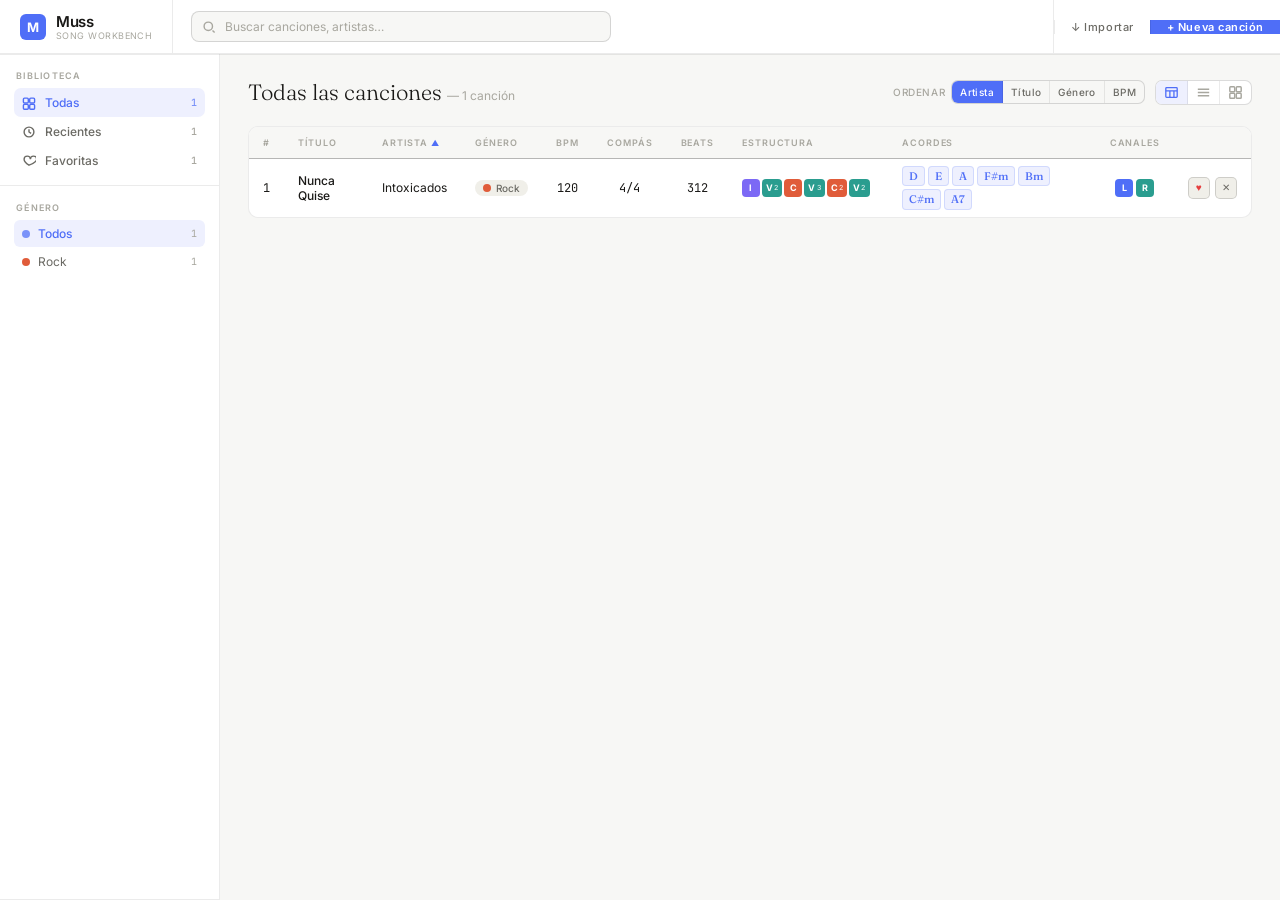
==== commit 51b93261: "Chords Catalog" ====
--- a/index.html
+++ b/index.html
@@ -7,1337 +7,9 @@
 <link rel="preconnect" href="https://fonts.googleapis.com">
 <link rel="preconnect" href="https://fonts.gstatic.com" crossorigin>
 <link href="https://fonts.googleapis.com/css2?family=Inter:wght@300;400;500;600&family=JetBrains+Mono:wght@400;500&family=Fraunces:ital,opsz,wght@0,9..144,300;0,9..144,400;1,9..144,300;1,9..144,400&display=swap" rel="stylesheet">
-<style>
-/* ── Design Tokens ────────────────────────────────────── */
-:root {
-  /* backgrounds — warm white → cool gray */
-  --bg-0: #ffffff;
-  --bg-1: #f7f7f5;
-  --bg-2: #f0efe9;
-  --bg-3: #e8e7e0;
-  /* borders */
-  --line: rgba(0,0,0,0.08);
-  --line-mid: rgba(0,0,0,0.14);
-  --line-strong: rgba(0,0,0,0.22);
-  /* text */
-  --ink: #1a1917;
-  --ink-dim: #6b6a64;
-  --ink-faint: #a8a79f;
-  /* accent — calm cornflower blue, easy on eyes for long sessions */
-  --accent: #4f6ef7;
-  --accent-dim: #7a92f9;
-  --accent-bg: #eef0fe;
-  --accent-glow: rgba(79,110,247,0.18);
-  /* section palette */
-  --s-intro:   #7c69f5;
-  --s-verse:   #2a9d8f;
-  --s-pre:     #4fa8b8;
-  --s-chorus:  #e05c3a;
-  --s-bridge:  #c46bb0;
-  --s-solo:    #d4521e;
-  --s-instru:  #4aab6d;
-  --s-break:   #c08040;
-  --s-outro:   #7c69f5;
-  /* status */
-  --red:  #e53e3e;
-  --green:#2f9e6f;
-  /* motion */
-  --ease: cubic-bezier(.25,.1,.25,1);
-}
-
-/* ── Reset ────────────────────────────────────────────── */
-*{box-sizing:border-box;margin:0;padding:0}
-html,body{height:100%;overflow:hidden;background:var(--bg-1);color:var(--ink);font-family:'Inter',system-ui,sans-serif;font-size:13px;-webkit-font-smoothing:antialiased}
-
-input[type=number]::-webkit-inner-spin-button,
-input[type=number]::-webkit-outer-spin-button{-webkit-appearance:none;margin:0}
-input[type=number]{-moz-appearance:textfield}
-#importFile{display:none}
-
-::-webkit-scrollbar{width:6px;height:6px}
-::-webkit-scrollbar-track{background:transparent}
-::-webkit-scrollbar-thumb{background:var(--line-strong);border-radius:3px}
-::-webkit-scrollbar-thumb:hover{background:var(--ink-faint)}
-
-/* ── Shell ────────────────────────────────────────────── */
-.app{display:grid;grid-template-rows:auto auto 1fr;height:100vh}
-
-/* ── Topbar ───────────────────────────────────────────── */
-.topbar{
-  display:flex;align-items:stretch;
-  background:var(--bg-0);
-  border-bottom:1px solid var(--line);
-  box-shadow:0 1px 0 var(--line);
-}
-.brand{
-  padding:12px 20px;border-right:1px solid var(--line);
-  display:flex;align-items:center;gap:10px;
-  background:var(--bg-0);
-}
-.brand-mark{
-  width:26px;height:26px;
-  background:var(--accent);color:#fff;
-  display:grid;place-items:center;
-  font-family:'Inter',sans-serif;font-weight:700;font-size:13px;letter-spacing:-.5px;
-  border-radius:6px;
-}
-.brand-name{
-  font-family:'Inter',sans-serif;font-weight:600;font-size:15px;
-  letter-spacing:-.3px;color:var(--ink);line-height:1;
-}
-.brand-name small{
-  display:block;font-size:9px;font-weight:400;color:var(--ink-faint);
-  letter-spacing:.05em;margin-top:2px;text-transform:uppercase;
-}
-.song-info{
-  flex:1;display:grid;grid-template-columns:2fr 1.5fr 2fr;
-  gap:1px;background:var(--line);
-}
-.info-cell{
-  background:var(--bg-0);padding:9px 16px;
-  display:flex;flex-direction:column;justify-content:center;overflow:hidden;
-}
-.info-cell label{
-  font-size:9px;font-weight:500;color:var(--ink-faint);
-  letter-spacing:.12em;text-transform:uppercase;margin-bottom:2px;
-}
-.info-cell input{
-  background:transparent;border:none;color:var(--ink);
-  font-family:'Fraunces',serif;font-size:16px;font-weight:300;outline:none;width:100%;
-}
-.info-cell input::placeholder{color:var(--ink-faint);font-style:italic}
-.info-cell.link input{font-family:'JetBrains Mono',monospace;font-size:11px;color:var(--accent)}
-.top-actions{display:flex;border-left:1px solid var(--line)}
-.action-btn{
-  background:var(--bg-0);border:none;border-left:1px solid var(--line);
-  color:var(--ink-dim);padding:0 16px;
-  font-family:'Inter',sans-serif;font-size:11px;font-weight:500;letter-spacing:.05em;
-  cursor:pointer;transition:background .12s var(--ease),color .12s var(--ease);
-  display:flex;align-items:center;gap:6px;
-}
-.action-btn:hover{background:var(--bg-1);color:var(--ink)}
-.action-btn.primary{
-  background:var(--accent);color:#fff;font-weight:600;
-}
-.action-btn.primary:hover{background:var(--accent-dim);color:#fff}
-
-/* ── Transport ────────────────────────────────────────── */
-.transport{
-  display:flex;align-items:center;
-  background:var(--bg-0);border-bottom:1px solid var(--line);
-  padding:0 14px;gap:12px;height:50px;
-}
-.play-cluster{display:flex;gap:3px}
-.pbtn{
-  width:32px;height:32px;
-  background:var(--bg-1);border:1px solid var(--line-mid);color:var(--ink-dim);
-  cursor:pointer;display:grid;place-items:center;border-radius:7px;
-  transition:all .12s var(--ease);
-}
-.pbtn:hover{background:var(--bg-2);border-color:var(--line-strong);color:var(--ink)}
-.pbtn.play.active{background:var(--accent);color:#fff;border-color:var(--accent)}
-.pbtn svg{width:13px;height:13px}
-.dial{
-  display:flex;align-items:center;gap:8px;padding:0 12px;
-  border-left:1px solid var(--line);height:100%;
-}
-.dial-label{font-size:9px;font-weight:500;letter-spacing:.12em;color:var(--ink-faint);text-transform:uppercase}
-.dial input[type=number]{
-  width:52px;background:transparent;border:none;color:var(--accent);
-  font-family:'JetBrains Mono',monospace;font-size:22px;font-weight:500;
-  outline:none;text-align:center;
-}
-.dial-stepper{display:flex;flex-direction:column;gap:1px}
-.dial-stepper button{
-  width:16px;height:14px;background:var(--bg-2);border:1px solid var(--line-mid);
-  color:var(--ink-dim);cursor:pointer;font-size:9px;line-height:1;border-radius:3px;
-}
-.dial-stepper button:hover{background:var(--bg-3);color:var(--ink)}
-.pick-group{
-  display:flex;background:var(--bg-1);border:1px solid var(--line-mid);
-  border-radius:7px;overflow:hidden;
-}
-.pick-group button{
-  background:transparent;border:none;border-right:1px solid var(--line);
-  color:var(--ink-dim);padding:5px 8px;
-  font-family:'Inter',sans-serif;font-size:10px;font-weight:500;letter-spacing:.04em;
-  cursor:pointer;transition:all .1s;
-}
-.pick-group button:last-child{border-right:none}
-.pick-group button.active{background:var(--accent);color:#fff}
-.beat-led-row{display:flex;gap:4px;align-items:center}
-.led{
-  width:8px;height:8px;background:var(--bg-3);border:1px solid var(--line-mid);
-  border-radius:50%;transition:all .05s;
-}
-.led.on{background:var(--accent);box-shadow:0 0 6px var(--accent-glow);border-color:var(--accent)}
-.led.downbeat.on{background:var(--red);box-shadow:0 0 6px rgba(229,62,62,.4);border-color:var(--red)}
-.scroll-toggle{margin-left:auto;display:flex;align-items:center;gap:7px}
-.toggle{
-  position:relative;width:34px;height:18px;
-  background:var(--bg-3);border:1px solid var(--line-mid);border-radius:9px;
-  cursor:pointer;transition:all .18s var(--ease);
-}
-.toggle::after{
-  content:'';position:absolute;top:2px;left:2px;
-  width:12px;height:12px;background:var(--ink-faint);
-  border-radius:50%;transition:all .18s var(--ease);
-}
-.toggle.on{background:var(--accent);border-color:var(--accent)}
-.toggle.on::after{left:18px;background:#fff}
-
-/* ── Main ─────────────────────────────────────────────── */
-.main{display:grid;grid-template-columns:200px 1fr;overflow:hidden}
-
-/* ── Sidebar ──────────────────────────────────────────── */
-.sidebar{
-  background:var(--bg-0);border-right:1px solid var(--line);
-  display:flex;flex-direction:column;overflow:hidden;
-}
-.sidebar-head{
-  padding:10px 14px;border-bottom:1px solid var(--line);
-  display:flex;justify-content:space-between;align-items:center;
-}
-.sidebar-head h3{
-  font-size:10px;font-weight:600;letter-spacing:.12em;
-  text-transform:uppercase;color:var(--ink-faint);
-}
-.add-ch-btn{
-  background:var(--accent);color:#fff;border:none;
-  width:20px;height:20px;border-radius:5px;cursor:pointer;
-  font-weight:700;font-size:14px;line-height:1;
-  transition:background .12s;
-}
-.add-ch-btn:hover{background:var(--accent-dim)}
-.channels-list{flex:1;overflow-y:auto;padding:4px 0}
-.channel-item{
-  display:flex;align-items:center;gap:8px;padding:9px 14px;
-  border-left:3px solid transparent;cursor:pointer;
-  transition:background .1s;
-}
-.channel-item:hover{background:var(--bg-1)}
-.channel-item.active{background:var(--accent-bg);border-left-color:var(--accent)}
-.channel-icon{
-  width:22px;height:22px;
-  background:var(--ch-color,var(--accent));color:#fff;
-  display:grid;place-items:center;border-radius:5px;
-  font-size:10px;font-weight:700;flex-shrink:0;
-}
-.channel-meta{flex:1;min-width:0}
-.channel-name{
-  font-size:11px;font-weight:500;color:var(--ink);
-  overflow:hidden;text-overflow:ellipsis;white-space:nowrap;
-}
-.channel-type{font-size:9px;color:var(--ink-faint);margin-top:1px;text-transform:uppercase;letter-spacing:.08em}
-.channel-mute{
-  width:16px;height:16px;border:1px solid var(--line-mid);background:var(--bg-2);
-  color:var(--ink-dim);font-size:7px;cursor:pointer;border-radius:3px;flex-shrink:0;
-}
-.channel-mute.muted{background:var(--red);color:#fff;border-color:var(--red)}
-.channel-del{
-  width:16px;height:16px;border:none;background:transparent;
-  color:var(--ink-faint);cursor:pointer;font-size:11px;opacity:0;transition:opacity .1s;
-}
-.channel-item:hover .channel-del{opacity:1}
-.channel-del:hover{color:var(--red)}
-.view-tabs{
-  display:flex;border-top:1px solid var(--line);
-  background:var(--bg-1);
-}
-.view-tab{
-  flex:1;padding:9px 6px;background:transparent;border:none;
-  color:var(--ink-faint);font-family:'Inter',sans-serif;font-size:9px;font-weight:500;
-  letter-spacing:.1em;text-transform:uppercase;cursor:pointer;
-  border-right:1px solid var(--line);transition:color .12s,background .12s;
-}
-.view-tab:last-child{border-right:none}
-.view-tab.active{background:var(--bg-0);color:var(--accent)}
-
-/* ── Editor ───────────────────────────────────────────── */
-.editor{display:flex;flex-direction:column;overflow:hidden;background:var(--bg-1)}
-.editor-head{
-  padding:10px 20px;border-bottom:1px solid var(--line);
-  display:flex;align-items:center;justify-content:space-between;
-  background:var(--bg-0);flex-shrink:0;
-}
-.editor-title{display:flex;align-items:center;gap:10px}
-.editor-title-tag{
-  background:var(--accent-bg);color:var(--accent);
-  padding:3px 9px;border-radius:5px;
-  font-size:10px;font-weight:600;letter-spacing:.08em;text-transform:uppercase;
-}
-.editor-title h2{
-  font-family:'Fraunces',serif;font-size:18px;font-weight:300;font-style:italic;color:var(--ink);
-}
-.editor-title input{
-  background:transparent;border:none;border-bottom:1px dashed var(--line-strong);color:var(--ink);
-  font-family:'Fraunces',serif;font-size:18px;font-weight:300;font-style:italic;
-  outline:none;padding:2px 4px;width:240px;
-}
-.editor-title input:focus{border-bottom-color:var(--accent)}
-.add-block-btn{
-  background:var(--bg-1);border:1px solid var(--line-mid);color:var(--ink-dim);
-  padding:6px 14px;font-family:'Inter',sans-serif;font-size:11px;font-weight:500;
-  letter-spacing:.04em;cursor:pointer;border-radius:7px;transition:all .12s;
-}
-.add-block-btn:hover{background:var(--accent);color:#fff;border-color:var(--accent)}
-.canvas{
-  flex:1;overflow-y:auto;overflow-x:hidden;
-  padding:20px 22px 60vh 22px;scroll-behavior:smooth;
-}
-
-/* ── Blocks ───────────────────────────────────────────── */
-.block{
-  display:grid;grid-template-columns:46px 1fr 28px;
-  margin-bottom:10px;border:1px solid var(--line-mid);
-  background:var(--bg-0);border-radius:10px;overflow:hidden;
-  transition:box-shadow .15s,border-color .15s;position:relative;
-}
-.block:hover{box-shadow:0 2px 12px rgba(0,0,0,.06)}
-.block.disabled{opacity:.35}
-.block.current{border-color:var(--accent);box-shadow:0 0 0 3px var(--accent-glow)}
-.block.dragging{opacity:.35}
-.block.drag-over{border-color:var(--accent)}
-.block-insert-zone{
-  position:relative;height:0;margin:-6px 0;z-index:10;
-  display:flex;align-items:center;justify-content:center;
-}
-.block-insert-btn{
-  display:none;background:var(--accent);color:#fff;border:none;
-  border-radius:50%;width:24px;height:24px;font-size:16px;font-weight:700;
-  cursor:pointer;line-height:1;box-shadow:0 2px 8px var(--accent-glow);
-  transition:transform .1s;position:relative;z-index:11;
-}
-.block-insert-zone:hover .block-insert-btn{display:flex;align-items:center;justify-content:center}
-.block-insert-btn:hover{transform:scale(1.15)}
-.block-insert-zone::before{
-  content:'';position:absolute;left:54px;right:36px;height:0;
-  border-top:1px dashed transparent;transition:border-color .15s;
-}
-.block-insert-zone:hover::before{border-top-color:var(--accent)}
-.block-insert-zone::after{content:'';position:absolute;left:0;right:0;height:18px;top:-9px}
-.block-progress{
-  position:absolute;bottom:0;left:0;height:2px;
-  background:var(--accent);border-radius:0 1px 0 0;
-  transition:width .08s linear;z-index:5;
-  box-shadow:0 0 6px var(--accent-glow);
-}
-.block-handle{
-  background:var(--bg-1);border-right:1px solid var(--line);
-  display:flex;flex-direction:column;align-items:center;
-  justify-content:center;padding:8px 4px;cursor:grab;
-}
-.block-handle:active{cursor:grabbing}
-.block-num{font-family:'JetBrains Mono',monospace;font-size:16px;font-weight:500;color:var(--ink-dim);line-height:1}
-.block-bars{font-size:8px;color:var(--ink-faint);margin-top:3px;letter-spacing:.08em}
-.block-body{padding:10px 12px;min-height:58px}
-.block-meta{display:flex;align-items:center;gap:7px;margin-bottom:8px;flex-wrap:wrap}
-
-/* section dropdown */
-.section-tag{
-  border:1px solid var(--line-mid);border-radius:5px;
-  padding:3px 20px 3px 8px;
-  font-family:'Inter',sans-serif;font-size:11px;font-weight:600;letter-spacing:.06em;
-  cursor:pointer;outline:none;appearance:none;-webkit-appearance:none;
-  background-image:url("data:image/svg+xml,%3Csvg xmlns='http://www.w3.org/2000/svg' width='8' height='5' viewBox='0 0 8 5'%3E%3Cpath fill='white' d='M0 0h8L4 5z'/%3E%3C/svg%3E");
-  background-repeat:no-repeat;background-position:right 6px center;
-  transition:filter .1s;color:#fff;
-}
-.section-tag:hover{filter:brightness(1.1)}
-.section-tag option{background:#fff;color:var(--ink);font-family:'Inter',sans-serif;font-size:12px}
-.section-tag.intro,.section-tag.outro{background:var(--s-intro);border-color:var(--s-intro)}
-.section-tag.verse{background:var(--s-verse);border-color:var(--s-verse)}
-.section-tag.prechorus{background:var(--s-pre);border-color:var(--s-pre)}
-.section-tag.chorus{background:var(--s-chorus);border-color:var(--s-chorus)}
-.section-tag.bridge{background:var(--s-bridge);border-color:var(--s-bridge)}
-.section-tag.solo{background:var(--s-solo);border-color:var(--s-solo)}
-.section-tag.instrumental{background:var(--s-instru);border-color:var(--s-instru)}
-.section-tag.breakdown{background:var(--s-break);border-color:var(--s-break)}
-
-.bars-input{
-  background:var(--bg-1);border:1px solid var(--line-mid);color:var(--ink-dim);
-  padding:2px 5px;font-family:'JetBrains Mono',monospace;font-size:10px;
-  width:46px;text-align:center;border-radius:5px;outline:none;
-}
-.block-content{width:100%}
-.block-actions{
-  display:flex;flex-direction:column;gap:4px;padding:8px 3px;
-  border-left:1px solid var(--line);align-items:center;
-}
-.block-actions button{
-  background:transparent;border:1px solid var(--line-mid);color:var(--ink-faint);
-  width:20px;height:20px;cursor:pointer;border-radius:4px;font-size:10px;line-height:1;
-  transition:all .1s;
-}
-.block-actions button:hover{background:var(--bg-2);color:var(--ink)}
-.block-actions button.toggle-on{background:var(--green);color:#fff;border-color:var(--green)}
-.block-actions button.del:hover{background:var(--red);color:#fff;border-color:var(--red)}
-
-/* content editors */
-.lyric-area{
-  width:100%;background:transparent;border:none;color:var(--ink);
-  font-family:'Fraunces',serif;font-size:16px;font-weight:300;
-  line-height:1.55;resize:vertical;min-height:52px;outline:none;
-}
-.lyric-area::placeholder{color:var(--ink-faint);font-style:italic}
-.chord-row{display:flex;flex-wrap:wrap;gap:5px;margin-bottom:7px}
-.chord{
-  background:var(--accent-bg);border:1px solid rgba(79,110,247,.2);color:var(--accent);
-  padding:3px 9px;border-radius:5px;font-family:'Fraunces',serif;font-weight:500;
-  font-size:13px;cursor:text;outline:none;min-width:28px;
-}
-.chord:focus{border-color:var(--accent)}
-.chord-add{
-  background:transparent;border:1px dashed var(--line-mid);color:var(--ink-faint);
-  padding:3px 9px;border-radius:5px;font-size:10px;cursor:pointer;
-}
-.chord-add:hover{color:var(--accent);border-color:var(--accent)}
-
-/* chord patterns bar */
-.chord-patterns{
-  display:flex;align-items:center;gap:8px;flex-wrap:wrap;
-  margin-bottom:10px;padding-bottom:9px;border-bottom:1px dashed var(--line);
-}
-.cp-save{
-  background:var(--accent-bg);border:1px solid rgba(79,110,247,.25);color:var(--accent);
-  padding:4px 10px;border-radius:6px;font-family:'Inter',sans-serif;font-size:10px;font-weight:500;
-  cursor:pointer;white-space:nowrap;
-}
-.cp-save:hover{background:var(--accent);color:#fff;border-color:var(--accent)}
-.cp-label{font-size:10px;color:var(--ink-faint);letter-spacing:.04em}
-.cp-chips{display:flex;gap:5px;flex-wrap:wrap}
-.cp-chip{
-  display:inline-flex;align-items:center;background:var(--bg-2);
-  border:1px solid var(--line-mid);border-radius:6px;overflow:hidden;
-}
-.cp-chip-name{padding:4px 8px;font-size:11px;font-weight:500;color:var(--ink);cursor:pointer}
-.cp-chip-name:hover{background:var(--accent-bg);color:var(--accent)}
-.cp-chip-edit,.cp-chip-del{
-  padding:4px 6px;font-size:10px;color:var(--ink-faint);cursor:pointer;
-  border-left:1px solid var(--line);
-}
-.cp-chip-edit:hover{color:var(--accent);background:var(--bg-3)}
-.cp-chip-del:hover{color:var(--red);background:var(--bg-3)}
-.cp-select{
-  background:var(--bg-1);border:1px solid var(--line-mid);color:var(--ink-dim);
-  padding:3px 8px;border-radius:6px;font-family:'Inter',sans-serif;font-size:10px;
-  cursor:pointer;outline:none;max-width:180px;
-}
-.cp-select:focus{border-color:var(--accent)}
-
-/* chord timeline laid out across bars */
-.chord-timeline{position:relative;margin-bottom:6px;border:1px solid var(--line-mid);border-radius:8px;overflow:hidden;background:var(--bg-1)}
-.chord-bars-bg{position:absolute;inset:0;display:flex;pointer-events:none}
-.chord-bar-cell{
-  border-right:1px solid var(--line-mid);position:relative;
-}
-.chord-bar-cell:last-child{border-right:none}
-.chord-bar-num{position:absolute;top:2px;left:4px;font-size:8px;color:var(--ink-faint);font-family:'JetBrains Mono',monospace}
-.chord-slots{position:relative;display:flex;align-items:stretch;min-height:64px;padding:14px 4px 4px;box-sizing:border-box;width:100%}
-.chord-slot{
-  display:flex;flex-direction:column;align-items:center;justify-content:center;gap:4px;
-  background:var(--accent-bg);border:1px solid rgba(79,110,247,.2);border-radius:6px;
-  margin:0 2px;min-width:0;overflow:visible;flex-basis:0;flex-shrink:1;box-sizing:border-box;
-  position:relative;user-select:none;
-}
-.chord-slot.chord-active{background:var(--accent);border-color:var(--accent);box-shadow:0 0 0 2px var(--accent-glow)}
-.chord-slot.chord-active .chord-name{color:#fff}
-.chord-slot.chord-active .chord-beats{color:rgba(255,255,255,.75)}
-.chord-resize{
-  position:absolute;right:-5px;top:0;bottom:0;width:10px;
-  cursor:col-resize;z-index:20;display:flex;align-items:center;justify-content:center;
-}
-.chord-resize::after{
-  content:'';width:3px;height:55%;border-radius:2px;
-  background:rgba(79,110,247,.3);transition:background .1s,transform .1s;
-}
-.chord-resize:hover::after{background:var(--accent);transform:scaleX(1.5)}
-.chord-resize.dragging::after{background:var(--accent)}
-.chord-name{
-  font-family:'Fraunces',serif;font-weight:500;font-size:15px;color:var(--accent);
-  outline:none;cursor:text;text-align:center;width:100%;padding:0 2px;
-}
-.chord-name:focus{background:#fff;border-radius:3px}
-.chord-beats{font-size:9px;color:var(--ink-dim);font-family:'JetBrains Mono',monospace;min-width:18px;text-align:center}
-.chord-add-slot{
-  align-self:center;background:transparent;border:1px dashed var(--line-mid);color:var(--ink-faint);
-  width:28px;border-radius:6px;cursor:pointer;font-size:14px;margin:0 2px;flex-shrink:0;
-}
-.chord-add-slot:hover{color:var(--accent);border-color:var(--accent)}
-.chord-fill{font-size:9px;letter-spacing:.04em;margin-bottom:8px;font-family:'JetBrains Mono',monospace}
-.chord-fill.ok{color:var(--green)}
-.chord-fill.under{color:var(--ink-faint)}
-.chord-fill.over{color:var(--red)}
-
-/* ── Rhythm sub-tabs ── */
-.rhythm-tabs{display:flex;gap:2px;margin-bottom:14px;background:var(--bg-1);border:1px solid var(--line-mid);border-radius:8px;padding:3px}
-.rhythm-tab{flex:1;padding:6px 10px;background:transparent;border:none;color:var(--ink-faint);font-family:'Inter',sans-serif;font-size:10px;font-weight:500;letter-spacing:.08em;text-transform:uppercase;cursor:pointer;border-radius:6px;transition:all .12s}
-.rhythm-tab.active{background:var(--bg-0);color:var(--accent);box-shadow:0 1px 3px rgba(0,0,0,.08)}
-
-/* ── Pattern catalog ── */
-.pattern-catalog{padding:4px 0}
-.pattern-catalog-empty{text-align:center;padding:40px 20px;color:var(--ink-faint);font-size:12px;border:1px dashed var(--line-mid);border-radius:10px;line-height:1.6}
-.pattern-grid{display:flex;flex-direction:column;gap:12px}
-.pattern-card{background:var(--bg-0);border:1px solid var(--line-mid);border-radius:10px;overflow:hidden;transition:box-shadow .12s}
-.pattern-card:hover{box-shadow:0 2px 12px rgba(0,0,0,.06)}
-.pattern-card-head{padding:10px 14px 10px;border-bottom:1px solid var(--line);display:flex;align-items:center;gap:8px}
-.pattern-card-name{flex:1;font-family:'Fraunces',serif;font-size:16px;font-weight:300;font-style:italic;color:var(--ink);outline:none;background:transparent;border:none;border-bottom:1px dashed transparent;cursor:text;min-width:0}
-.pattern-card-name:focus{border-bottom-color:var(--accent)}
-.pattern-card-del{width:22px;height:22px;border:none;background:transparent;color:var(--ink-faint);cursor:pointer;font-size:14px;border-radius:3px;opacity:0;transition:opacity .1s;flex-shrink:0;display:grid;place-items:center}
-.pattern-card:hover .pattern-card-del{opacity:1}
-.pattern-card-del:hover{color:var(--red)}
-.pattern-card-body{padding:12px 14px}
-.pattern-meta{font-size:9px;color:var(--ink-faint);font-family:'JetBrains Mono',monospace;margin-bottom:10px;letter-spacing:.06em}
-.pattern-chords-row{display:flex;flex-wrap:wrap;gap:4px;margin-bottom:8px}
-.pattern-chord-pill{background:var(--accent-bg);border:1px solid rgba(79,110,247,.15);color:var(--accent);padding:3px 8px;border-radius:5px;font-family:'Fraunces',serif;font-size:13px;font-weight:500;display:flex;align-items:center;gap:3px}
-.pattern-chord-pill span{font-size:8px;color:var(--accent-dim);font-family:'JetBrains Mono',monospace}
-.pattern-card-actions{display:flex;gap:6px}
-.pattern-apply-btn{flex:1;background:var(--accent);color:#fff;border:none;border-radius:6px;padding:7px 12px;font-family:'Inter',sans-serif;font-size:10px;font-weight:600;cursor:pointer;letter-spacing:.04em;transition:background .12s}
-.pattern-apply-btn:hover{background:var(--accent-dim)}
-.pattern-dup-btn{background:var(--bg-1);border:1px solid var(--line-mid);color:var(--ink-dim);border-radius:6px;padding:7px 12px;font-family:'Inter',sans-serif;font-size:10px;font-weight:500;cursor:pointer;transition:all .12s;white-space:nowrap}
-.pattern-dup-btn:hover{background:var(--accent-bg);color:var(--accent);border-color:var(--accent)}
-/* bar ruler inside pattern timeline */
-.pattern-bar-ruler{display:flex;border-bottom:1px solid var(--line);margin-bottom:0;height:18px;position:relative}
-.pattern-bar-cell{flex:1;border-right:1px solid var(--line);display:flex;align-items:center;padding-left:5px}
-.pattern-bar-cell:last-child{border-right:none}
-.pattern-bar-num{font-size:8px;color:var(--ink-faint);font-family:'JetBrains Mono',monospace}
-/* taller chord slots in pattern view */
-.pattern-timeline-wrap{border:1px solid var(--line-mid);border-radius:8px;overflow:hidden;margin-bottom:8px;background:var(--bg-1)}
-.pattern-slots-inner{min-height:72px;padding:16px 4px 6px}
-
-/* ── Chord catalog ── */
-.chord-catalog{padding:4px 0}
-.chord-dict-grid{display:grid;grid-template-columns:repeat(auto-fill,minmax(80px,1fr));gap:6px}
-.chord-dict-card{background:var(--bg-0);border:1px solid var(--line-mid);border-radius:8px;padding:10px 8px;text-align:center;cursor:default;transition:all .12s}
-.chord-dict-card:hover{border-color:var(--accent);background:var(--accent-bg)}
-.chord-dict-name{font-family:'Fraunces',serif;font-size:15px;font-weight:500;color:var(--accent);display:block;margin-bottom:3px}
-.chord-dict-count{font-size:8px;color:var(--ink-faint);font-family:'JetBrains Mono',monospace}
-
-/* ── Tab channel sub-tabs (Blocks | Riffs) ── */
-.tab-channel-tabs{display:flex;gap:2px;margin-bottom:14px;background:var(--bg-1);border:1px solid var(--line-mid);border-radius:8px;padding:3px}
-.tab-channel-tab{flex:1;padding:6px 10px;background:transparent;border:none;color:var(--ink-faint);font-family:'Inter',sans-serif;font-size:10px;font-weight:500;letter-spacing:.08em;text-transform:uppercase;cursor:pointer;border-radius:6px;transition:all .12s}
-.tab-channel-tab.active{background:var(--bg-0);color:var(--accent);box-shadow:0 1px 3px rgba(0,0,0,.08)}
-
-/* ── Riff catalog ── */
-.riff-catalog{padding:4px 0}
-.riff-catalog-empty{text-align:center;padding:40px 20px;color:var(--ink-faint);font-size:12px;border:1px dashed var(--line-mid);border-radius:10px;line-height:1.6}
-.riff-grid{display:flex;flex-direction:column;gap:12px}
-.riff-card{background:var(--bg-0);border:1px solid var(--line-mid);border-radius:10px;overflow:hidden;transition:box-shadow .12s}
-.riff-card:hover{box-shadow:0 2px 12px rgba(0,0,0,.06)}
-.riff-card-head{padding:10px 14px;border-bottom:1px solid var(--line);display:flex;align-items:center;gap:8px}
-.riff-card-name{flex:1;font-family:'Fraunces',serif;font-size:16px;font-weight:300;font-style:italic;color:var(--ink);outline:none;background:transparent;border:none;border-bottom:1px dashed transparent;cursor:text;min-width:0}
-.riff-card-name:focus{border-bottom-color:var(--accent)}
-.riff-card-type{font-family:'JetBrains Mono',monospace;font-size:9px;color:var(--ink-faint);padding:2px 7px;background:var(--bg-2);border-radius:4px;letter-spacing:.06em}
-.riff-card-del{width:22px;height:22px;border:none;background:transparent;color:var(--ink-faint);cursor:pointer;font-size:14px;border-radius:3px;opacity:0;transition:opacity .1s;flex-shrink:0;display:grid;place-items:center}
-.riff-card:hover .riff-card-del{opacity:1}
-.riff-card-del:hover{color:var(--red)}
-.riff-card-body{padding:12px 14px}
-.riff-card-preview{background:var(--bg-1);border:1px solid var(--line-mid);border-radius:7px;padding:8px 10px;font-family:'JetBrains Mono',monospace;font-size:9px;line-height:1.45;color:var(--ink-dim);white-space:pre;overflow-x:auto;margin-bottom:10px;max-height:100px}
-.riff-card-meta{font-size:9px;color:var(--ink-faint);font-family:'JetBrains Mono',monospace;margin-bottom:10px;letter-spacing:.06em}
-.riff-card-actions{display:flex;gap:6px}
-.riff-apply-btn{flex:1;background:var(--accent);color:#fff;border:none;border-radius:6px;padding:7px 12px;font-family:'Inter',sans-serif;font-size:10px;font-weight:600;cursor:pointer;letter-spacing:.04em;transition:background .12s}
-.riff-apply-btn:hover{background:var(--accent-dim)}
-.riff-dup-btn{background:var(--bg-1);border:1px solid var(--line-mid);color:var(--ink-dim);border-radius:6px;padding:7px 12px;font-family:'Inter',sans-serif;font-size:10px;font-weight:500;cursor:pointer;transition:all .12s;white-space:nowrap}
-.riff-dup-btn:hover{background:var(--accent-bg);color:var(--accent);border-color:var(--accent)}
-.tabgrid{
-  font-family:'JetBrains Mono',monospace;line-height:1.35;
-  background:var(--bg-1);border:1px solid var(--line-mid);border-radius:7px;
-  padding:8px 10px;color:var(--ink);width:100%;outline:none;
-  overflow:hidden;cursor:text;user-select:none;
-}
-.tabgrid:focus{border-color:var(--accent)}
-.trow{display:flex;align-items:center;white-space:nowrap}
-.tlbl{color:var(--ink-dim);flex-shrink:0}
-.tbar{color:var(--ink-faint);flex-shrink:0}
-.tdiv{color:var(--accent);opacity:.55;font-weight:600}
-.tbody{display:inline-flex}
-.tcell{display:inline-block;text-align:center;min-width:1ch;color:var(--ink)}
-.tcell.tcur{background:var(--accent);color:#fff;border-radius:1px}
-.tab-grid{
-  font-family:'JetBrains Mono',monospace;font-size:12px;line-height:1.45;
-  background:var(--bg-1);border:1px solid var(--line-mid);border-radius:7px;
-  padding:8px 10px;color:var(--ink);width:100%;resize:vertical;
-  min-height:100px;outline:none;white-space:pre;overflow-x:auto;
-}
-.tab-grid:focus{border-color:var(--accent)}
-.tab-hint{font-size:9px;color:var(--ink-faint);margin-top:3px;letter-spacing:.06em}
-.tab-toolbar{display:flex;align-items:center;gap:8px;margin-bottom:6px}
-.tab-tool-btn{background:var(--accent-bg);border:1px solid rgba(79,110,247,.25);color:var(--accent);padding:4px 10px;border-radius:6px;font-family:'Inter',sans-serif;font-size:10px;font-weight:500;cursor:pointer}
-.tab-tool-btn:hover{background:var(--accent);color:#fff;border-color:var(--accent)}
-.tab-strings-badge{font-size:9px;color:var(--ink-faint);font-family:'JetBrains Mono',monospace;letter-spacing:.06em}
-.drum-grid{display:grid;gap:2px;background:var(--bg-1);padding:6px;border-radius:7px;border:1px solid var(--line-mid)}
-.drum-row{display:grid;grid-template-columns:44px 1fr;gap:7px;align-items:center}
-.drum-label{font-size:9px;letter-spacing:.08em;color:var(--ink-dim);text-align:right;font-weight:500}
-.drum-cells{display:grid;gap:2px}
-.drum-cell{
-  background:var(--bg-0);border:1px solid var(--line);height:20px;
-  cursor:pointer;border-radius:2px;transition:all .05s;
-}
-.drum-cell:hover{border-color:var(--ink-faint)}
-.drum-cell.active{background:var(--ch-color,var(--accent));border-color:var(--ch-color,var(--accent))}
-.drum-cell.beat-marker{border-left:1px solid var(--line-mid)}
-.notes-area{
-  width:100%;background:var(--bg-1);border:1px solid var(--line-mid);color:var(--ink);
-  font-family:'JetBrains Mono',monospace;font-size:11px;line-height:1.5;
-  padding:7px 9px;resize:vertical;min-height:55px;outline:none;border-radius:7px;
-}
-.notes-area:focus{border-color:var(--accent)}
-
-/* Lyrics Master (within Overview / channel view) */
-.lyrics-master{
-  background:var(--bg-0);border:1px solid var(--line-mid);
-  border-radius:10px;margin-bottom:18px;overflow:hidden;
-}
-.lm-head{padding:12px 16px 8px;border-bottom:1px solid var(--line)}
-.lm-title{
-  font-family:'Inter',sans-serif;font-size:10px;font-weight:600;
-  letter-spacing:.12em;text-transform:uppercase;color:var(--accent);
-}
-.lm-hint{font-size:10px;color:var(--ink-faint);margin-top:3px;line-height:1.5}
-.lm-textarea{
-  width:100%;background:var(--bg-0);border:none;
-  border-top:1px solid var(--line);border-bottom:1px solid var(--line);
-  color:var(--ink);font-family:'Fraunces',serif;font-size:15px;font-weight:300;
-  font-style:italic;line-height:1.65;padding:14px 18px;
-  resize:vertical;min-height:200px;outline:none;display:block;
-}
-.lm-textarea:focus{box-shadow:inset 2px 0 0 var(--accent)}
-.lm-textarea::placeholder{color:var(--ink-faint);font-style:italic}
-.lm-actions{
-  padding:9px 14px;background:var(--bg-1);
-  display:flex;align-items:center;gap:8px;flex-wrap:wrap;
-}
-.lm-stats{flex:1;font-size:10px;color:var(--ink-dim);letter-spacing:.06em;min-width:180px}
-.lm-btn{
-  background:var(--bg-0);border:1px solid var(--line-mid);color:var(--ink-dim);
-  padding:6px 12px;font-family:'Inter',sans-serif;font-size:10px;font-weight:500;
-  letter-spacing:.06em;cursor:pointer;border-radius:6px;transition:all .12s;
-}
-.lm-btn:hover{background:var(--bg-2)}
-.lm-btn.primary{background:var(--accent);color:#fff;border-color:var(--accent)}
-.lm-btn.primary:hover{background:var(--accent-dim)}
-
-/* ── Overview ─────────────────────────────────────────── */
-.overview-block{
-  display:grid;grid-template-columns:46px 1fr 52px 26px;
-  margin-bottom:10px;border:1px solid var(--line-mid);
-  background:var(--bg-0);border-radius:10px;
-  transition:all .15s;overflow:hidden;position:relative;
-}
-.overview-block:hover{box-shadow:0 2px 12px rgba(0,0,0,.06)}
-.overview-block.disabled{opacity:.3}
-.overview-block.current{
-  border-color:var(--accent);
-  box-shadow:0 0 0 3px var(--accent-glow);
-}
-.overview-block.dragging{opacity:.35}
-.overview-block.drag-over{border-color:var(--accent)}
-.overview-content{padding:11px 14px}
-.overview-meta{display:flex;align-items:center;gap:8px;margin-bottom:7px}
-.overview-lyric{
-  font-family:'Fraunces',serif;font-size:16px;font-weight:300;
-  line-height:1.55;color:var(--ink);white-space:pre-wrap;font-style:italic;
-}
-.overview-lyric.empty{color:var(--ink-faint);font-size:13px;font-style:italic}
-.overview-chords{margin-top:6px;display:flex;flex-wrap:wrap;gap:4px}
-.overview-chip{
-  background:var(--accent-bg);border:1px solid rgba(79,110,247,.15);color:var(--accent);
-  padding:2px 7px;border-radius:4px;font-family:'Fraunces',serif;font-size:11px;font-weight:500;
-}
-.overview-channels-mini{
-  padding:11px 8px;border-left:1px solid var(--line);
-  background:var(--bg-1);display:flex;flex-direction:column;gap:3px;
-}
-.ch-pill{width:100%;height:4px;background:var(--ch-color,var(--accent));border-radius:2px;opacity:.9}
-.ch-pill.off{opacity:.12}
-.overview-comment{margin-top:8px;display:flex;gap:5px;align-items:flex-start}
-.overview-comment-icon{font-size:10px;color:var(--ink-faint);margin-top:3px;flex-shrink:0}
-.overview-comment textarea{
-  flex:1;background:var(--bg-1);border:1px solid var(--line);color:var(--ink-dim);
-  font-family:'JetBrains Mono',monospace;font-size:10px;line-height:1.45;
-  padding:5px 7px;resize:none;min-height:28px;max-height:72px;
-  outline:none;border-radius:6px;
-}
-.overview-comment textarea:focus{border-color:var(--accent);color:var(--ink)}
-.overview-comment textarea::placeholder{color:var(--ink-faint);font-style:italic}
-
-/* fused dynamic overview */
-.ov-hint{
-  font-size:11px;color:var(--ink-dim);background:var(--bg-0);
-  border:1px solid var(--line);border-radius:8px;
-  padding:8px 12px;margin-bottom:14px;line-height:1.5;
-}
-.ov-lyric-edit{
-  width:100%;background:transparent;border:none;
-  color:var(--ink);font-family:'Fraunces',serif;font-size:16px;font-weight:300;
-  line-height:1.55;font-style:italic;resize:none;outline:none;
-  min-height:48px;overflow:hidden;display:block;padding:0;
-}
-.ov-lyric-edit::placeholder{color:var(--ink-faint);font-style:italic}
-.overview-comment-show{
-  margin-top:7px;font-family:'JetBrains Mono',monospace;font-size:10px;
-  color:var(--ink-dim);line-height:1.4;
-}
-
-/* ── Timeline ─────────────────────────────────────────── */
-.tl-wrap{display:flex;flex-direction:column;height:100%;overflow:hidden}
-.tl-ruler{display:flex;background:var(--bg-0);border-bottom:1px solid var(--line);min-height:42px;flex-shrink:0;overflow:hidden}
-.tl-label-col{
-  width:136px;min-width:136px;background:var(--bg-1);border-right:1px solid var(--line);
-  display:flex;align-items:center;padding:0 12px;
-  font-size:9px;font-weight:600;letter-spacing:.12em;color:var(--ink-faint);
-  text-transform:uppercase;flex-shrink:0;
-}
-.tl-ruler-inner{display:flex}
-.tl-ruler-col{
-  flex-shrink:0;border-right:1px solid var(--line);
-  display:flex;flex-direction:column;align-items:center;justify-content:center;
-  padding:4px 0;gap:3px;
-}
-.tl-ruler-col .tl-r-num{font-family:'JetBrains Mono',monospace;font-size:14px;font-weight:500;color:var(--ink-dim);line-height:1}
-.tl-ruler-col .tl-r-sec{
-  font-size:8px;font-weight:600;letter-spacing:.08em;
-  padding:1px 5px;border-radius:3px;line-height:1;color:#fff;font-family:'Inter',sans-serif;
-}
-.tl-ruler-col.current{background:var(--accent-bg)}
-.tl-ruler-col.current .tl-r-num{color:var(--accent)}
-.tl-ruler-col.disabled{opacity:.25}
-.tl-body{flex:1;overflow:auto;position:relative}
-.tl-row{display:flex;border-bottom:1px solid var(--line);min-height:50px}
-.tl-row-label{
-  width:136px;min-width:136px;background:var(--bg-0);border-right:1px solid var(--line);
-  padding:8px 10px;position:sticky;left:0;z-index:10;display:flex;align-items:center;gap:7px;
-}
-.tl-dot{width:9px;height:9px;border-radius:3px;flex-shrink:0}
-.tl-chname{font-size:10px;font-weight:500;color:var(--ink);overflow:hidden;text-overflow:ellipsis;white-space:nowrap}
-.tl-cells{display:flex}
-.tl-cell{flex-shrink:0;border-right:1px solid var(--line);padding:6px 10px;overflow:hidden;transition:background .1s}
-.tl-cell.current{background:var(--accent-bg)}
-.tl-cell.disabled{opacity:.18}
-.tl-cell-lyric{font-family:'Fraunces',serif;font-size:12px;line-height:1.4;color:var(--ink);font-style:italic;white-space:pre-wrap;word-break:break-word}
-.tl-cell-lyric.empty{color:var(--ink-faint);font-size:10px;font-style:normal}
-.tl-cell-chords{display:flex;flex-wrap:wrap;gap:3px}
-.tl-cell-chord{background:var(--accent-bg);border:1px solid rgba(79,110,247,.15);color:var(--accent);padding:1px 5px;border-radius:3px;font-family:'Fraunces',serif;font-size:10px;font-weight:500}
-.tl-cell-tab{font-family:'JetBrains Mono',monospace;font-size:8px;line-height:1.25;color:var(--ink-dim);white-space:pre;overflow-x:auto;overflow-y:hidden;max-width:100%;display:block}
-.tl-cell-tab::-webkit-scrollbar{height:4px}
-.tl-cell-notes{font-family:'JetBrains Mono',monospace;font-size:9px;color:var(--ink-dim);white-space:pre-wrap;line-height:1.3}
-.tl-cell-drum{display:flex;flex-direction:column;gap:1px}
-.tl-drum-row{display:flex;gap:1px;height:5px}
-.tl-drum-dot{width:4px;height:5px;background:var(--bg-3);border-radius:1px}
-.tl-drum-dot.on{background:var(--ch-color,var(--accent))}
-.tl-playhead{
-  position:absolute;top:0;bottom:0;width:2px;
-  background:var(--accent);z-index:15;transition:left .08s linear;pointer-events:none;
-}
-
-/* ── Modal ────────────────────────────────────────────── */
-.modal-mask{
-  position:fixed;inset:0;background:rgba(0,0,0,.25);
-  backdrop-filter:blur(8px);display:none;z-index:1000;place-items:center;
-}
-.modal-mask.show{display:grid}
-.modal{
-  background:var(--bg-0);border:1px solid var(--line-mid);
-  border-radius:14px;width:min(420px,90vw);overflow:hidden;
-  box-shadow:0 20px 60px rgba(0,0,0,.12);
-}
-.modal-head{
-  padding:16px 18px;background:var(--bg-1);border-bottom:1px solid var(--line);
-  font-family:'Inter',sans-serif;font-size:13px;font-weight:600;color:var(--ink);
-}
-.modal-body{padding:18px}
-.modal-body label{
-  display:block;font-size:10px;font-weight:600;letter-spacing:.1em;
-  color:var(--ink-faint);text-transform:uppercase;margin-bottom:5px;
-}
-.modal-body input,.modal-body select{
-  width:100%;background:var(--bg-1);border:1px solid var(--line-mid);color:var(--ink);
-  padding:8px 11px;font-family:'Inter',sans-serif;font-size:12px;
-  outline:none;border-radius:8px;margin-bottom:12px;
-}
-.modal-body input:focus,.modal-body select:focus{border-color:var(--accent)}
-.modal-foot{
-  padding:12px 18px;background:var(--bg-1);border-top:1px solid var(--line);
-  display:flex;justify-content:flex-end;gap:8px;
-}
-.modal-foot button{
-  background:var(--bg-0);border:1px solid var(--line-mid);color:var(--ink-dim);
-  padding:7px 14px;font-family:'Inter',sans-serif;font-size:11px;font-weight:500;
-  letter-spacing:.04em;cursor:pointer;border-radius:8px;
-}
-.modal-foot button.primary{background:var(--accent);color:#fff;border-color:var(--accent)}
-.modal-foot button:hover{opacity:.85}
-
-/* ── Utils ────────────────────────────────────────────── */
-.empty-state{text-align:center;padding:60px 20px;color:var(--ink-faint)}
-.empty-state h4{font-family:'Inter',sans-serif;font-size:16px;font-weight:500;color:var(--ink-dim);margin-bottom:6px}
-.empty-state p{font-size:12px}
-.flash{
-  position:fixed;bottom:20px;right:20px;
-  background:var(--ink);color:#fff;padding:10px 16px;border-radius:8px;
-  font-family:'Inter',sans-serif;font-size:11px;font-weight:500;letter-spacing:.04em;
-  z-index:2000;animation:flashIn .2s var(--ease);
-  box-shadow:0 4px 16px rgba(0,0,0,.2);
-}
-@keyframes flashIn{from{transform:translateY(10px);opacity:0}to{transform:translateY(0);opacity:1}}
-
-/* ===== DASHBOARD STYLES ===== */
-/* ═══════════════════════════════════════════════════════
-   LIBRARY / DASHBOARD  (screen layer + lib- prefixed UI)
-   Reuses the workbench design tokens defined in :root above.
-   ═══════════════════════════════════════════════════════ */
-:root{
-  --g-rock:#e05c3a; --g-pop:#c46bb0; --g-jazz:#2a9d8f; --g-metal:#1a1917;
-  --g-folk:#c08040; --g-blues:#4fa8b8; --g-latin:#d4521e; --g-indie:#4aab6d;
-  --g-country:#b5832a; --g-other:#7c69f5;
-}
-
-/* Screen router — only one screen visible at a time */
-html,body{overflow:hidden}
-.screen{display:none;height:100vh}
-.screen.active{display:block}
-
-/* ── Library shell ──────────────────────────────────── */
-.lib-app{display:flex;flex-direction:column;height:100vh;overflow:hidden;background:var(--bg-1)}
-
-/* Topbar */
-.lib-topbar{
-  display:flex;align-items:stretch;flex-shrink:0;height:54px;
-  background:var(--bg-0);border-bottom:1px solid var(--line);box-shadow:0 1px 0 var(--line);z-index:100;
-}
-.lib-search{flex:1;display:flex;align-items:center;padding:0 18px;border-right:1px solid var(--line)}
-.lib-search-wrap{position:relative;width:100%;max-width:420px}
-.lib-search-wrap svg{position:absolute;left:11px;top:50%;transform:translateY(-50%);width:14px;height:14px;color:var(--ink-faint);pointer-events:none}
-.lib-search-input{
-  width:100%;padding:7px 12px 7px 33px;background:var(--bg-1);
-  border:1px solid var(--line-mid);border-radius:8px;color:var(--ink);
-  font-family:'Inter',sans-serif;font-size:12px;outline:none;transition:border-color .15s,background .15s;
-}
-.lib-search-input::placeholder{color:var(--ink-faint)}
-.lib-search-input:focus{background:var(--bg-0);border-color:var(--accent)}
-.lib-top-actions{display:flex;align-items:center}
-.lib-menu-btn{
-  display:none;background:transparent;border:none;border-left:1px solid var(--line);
-  color:var(--ink-dim);padding:0 16px;cursor:pointer;align-items:center;
-}
-
-/* Body */
-.lib-body{display:flex;flex:1;overflow:hidden}
-
-/* Sidebar */
-.lib-sidebar{
-  width:220px;flex-shrink:0;background:var(--bg-0);border-right:1px solid var(--line);
-  display:flex;flex-direction:column;overflow:hidden;transition:transform .25s var(--ease);
-}
-.lib-side-section{padding:16px 14px 10px;border-bottom:1px solid var(--line)}
-.lib-side-section.grow{flex:1;overflow:hidden;display:flex;flex-direction:column}
-.lib-side-label{font-size:9px;font-weight:600;letter-spacing:.14em;text-transform:uppercase;color:var(--ink-faint);margin-bottom:7px;padding:0 2px}
-.lib-nav{
-  display:flex;align-items:center;gap:9px;padding:7px 8px;border-radius:7px;cursor:pointer;
-  color:var(--ink-dim);font-size:12px;font-weight:500;transition:background .1s,color .1s;user-select:none;
-}
-.lib-nav:hover{background:var(--bg-1);color:var(--ink)}
-.lib-nav.active{background:var(--accent-bg);color:var(--accent)}
-.lib-nav svg{width:14px;height:14px;flex-shrink:0}
-.lib-nav-count{margin-left:auto;font-size:10px;font-family:'JetBrains Mono',monospace;color:var(--ink-faint)}
-.lib-nav.active .lib-nav-count{color:var(--accent-dim)}
-.lib-genres{display:flex;flex-direction:column;gap:1px;overflow-y:auto}
-.lib-genre{display:flex;align-items:center;gap:8px;padding:6px 8px;border-radius:6px;cursor:pointer;transition:background .1s}
-.lib-genre:hover{background:var(--bg-1)}
-.lib-genre.active{background:var(--accent-bg)}
-.lib-dot{width:8px;height:8px;border-radius:50%;flex-shrink:0}
-.lib-genre-name{font-size:12px;color:var(--ink-dim);flex:1;white-space:nowrap;overflow:hidden;text-overflow:ellipsis}
-.lib-genre.active .lib-genre-name{color:var(--accent);font-weight:500}
-.lib-genre-count{font-size:10px;color:var(--ink-faint);font-family:'JetBrains Mono',monospace}
-.lib-overlay{display:none;position:fixed;inset:0;background:rgba(0,0,0,.3);z-index:99}
-
-/* Content */
-.lib-content{flex:1;overflow-y:auto;overflow-x:hidden;padding:24px 28px;background:var(--bg-1)}
-.lib-toolbar{display:flex;align-items:center;gap:10px;margin-bottom:20px;flex-wrap:wrap}
-.lib-title{font-family:'Fraunces',serif;font-size:22px;font-weight:300;color:var(--ink);flex:1;min-width:0}
-.lib-title span{font-size:12px;color:var(--ink-faint);font-family:'Inter',sans-serif;font-weight:400;font-style:normal}
-.lib-sort{display:flex;align-items:center;gap:6px}
-.lib-sort-label{font-size:10px;font-weight:500;color:var(--ink-faint);letter-spacing:.06em;text-transform:uppercase}
-.lib-vtoggle{display:flex;background:var(--bg-0);border:1px solid var(--line-mid);border-radius:7px;overflow:hidden}
-.lib-vtoggle button{
-  background:transparent;border:none;border-right:1px solid var(--line);color:var(--ink-faint);
-  padding:5px 9px;cursor:pointer;transition:all .1s;display:flex;align-items:center;
-}
-.lib-vtoggle button:last-child{border-right:none}
-.lib-vtoggle button.active{background:var(--accent-bg);color:var(--accent)}
-.lib-vtoggle button svg{width:13px;height:13px}
-
-/* Artist / group headers */
-.lib-group{margin-bottom:28px}
-.lib-group-head{display:flex;align-items:center;gap:10px;margin-bottom:12px;padding-bottom:8px;border-bottom:1px solid var(--line)}
-.lib-avatar{
-  width:32px;height:32px;border-radius:50%;color:#fff;display:grid;place-items:center;
-  font-family:'Fraunces',serif;font-size:14px;font-weight:400;font-style:italic;flex-shrink:0;
-}
-.lib-group-name{font-family:'Fraunces',serif;font-size:16px;font-weight:300;color:var(--ink)}
-.lib-group-count{font-size:10px;color:var(--ink-faint);font-family:'JetBrains Mono',monospace}
-
-/* Grid */
-.lib-grid{display:grid;grid-template-columns:repeat(auto-fill,minmax(190px,1fr));gap:12px}
-.lib-card{
-  background:var(--bg-0);border:1px solid var(--line);border-radius:10px;overflow:hidden;cursor:pointer;
-  transition:box-shadow .18s var(--ease),border-color .18s,transform .15s var(--ease);position:relative;
-}
-.lib-card:hover{box-shadow:0 4px 20px rgba(0,0,0,.09);border-color:var(--line-mid);transform:translateY(-2px)}
-.lib-card:active{transform:translateY(0)}
-.lib-thumb{height:110px;position:relative;overflow:hidden;background:var(--bg-2)}
-.lib-thumb-letter{
-  position:absolute;inset:0;display:flex;align-items:center;justify-content:center;
-  font-family:'Fraunces',serif;font-size:42px;font-weight:300;font-style:italic;transition:transform .3s var(--ease);
-}
-.lib-card:hover .lib-thumb-letter{transform:scale(1.07)}
-.lib-badge{
-  position:absolute;top:8px;right:8px;padding:2px 8px;border-radius:4px;font-size:9px;font-weight:600;
-  letter-spacing:.1em;text-transform:uppercase;color:#fff;backdrop-filter:blur(4px);
-}
-.lib-play{
-  position:absolute;bottom:10px;right:10px;width:32px;height:32px;border-radius:50%;
-  background:var(--accent);color:#fff;display:grid;place-items:center;opacity:0;transform:scale(.8);
-  transition:opacity .18s,transform .18s;box-shadow:0 4px 12px var(--accent-glow);
-}
-.lib-play svg{width:13px;height:13px;margin-left:2px}
-.lib-card:hover .lib-play{opacity:1;transform:scale(1)}
-.lib-card-body{padding:11px 13px 13px}
-.lib-card-title{font-family:'Fraunces',serif;font-size:14px;font-weight:300;color:var(--ink);white-space:nowrap;overflow:hidden;text-overflow:ellipsis;margin-bottom:2px}
-.lib-card-artist{font-size:10px;color:var(--ink-faint);white-space:nowrap;overflow:hidden;text-overflow:ellipsis}
-.lib-card-meta{display:flex;align-items:center;gap:6px;margin-top:8px}
-.lib-bpm{font-family:'JetBrains Mono',monospace;font-size:10px;color:var(--accent);background:var(--accent-bg);padding:2px 6px;border-radius:4px}
-.lib-sig{font-family:'JetBrains Mono',monospace;font-size:10px;color:var(--ink-faint)}
-.lib-chans{margin-left:auto;display:flex;gap:2px}
-.lib-chdot{width:6px;height:6px;border-radius:50%;background:var(--bg-3)}
-.lib-chdot.on{background:var(--accent-dim)}
-.lib-card-ov{position:absolute;top:6px;left:6px;display:flex;gap:4px;opacity:0;transition:opacity .15s}
-.lib-card:hover .lib-card-ov{opacity:1}
-.lib-mini{
-  width:24px;height:24px;border-radius:5px;background:rgba(255,255,255,.85);backdrop-filter:blur(4px);
-  border:1px solid var(--line-mid);cursor:pointer;display:grid;place-items:center;color:var(--ink-dim);font-size:11px;transition:all .1s;
-}
-.lib-mini:hover{background:#fff;color:var(--ink)}
-.lib-mini.del:hover{color:var(--red)}
-.lib-mini.fav.on{color:var(--red)}
-
-/* List */
-.lib-list{display:flex;flex-direction:column}
-.lib-row{
-  display:grid;grid-template-columns:32px 1fr auto auto auto 70px;align-items:center;gap:12px;
-  padding:9px 12px;border-radius:8px;cursor:pointer;transition:background .1s;border-bottom:1px solid var(--line);
-}
-.lib-row:hover{background:var(--bg-0)}
-.lib-row-num{font-family:'JetBrains Mono',monospace;font-size:11px;color:var(--ink-faint);text-align:center}
-.lib-row-info{min-width:0}
-.lib-row-title{font-size:13px;font-weight:500;color:var(--ink);white-space:nowrap;overflow:hidden;text-overflow:ellipsis}
-.lib-row-artist{font-size:10px;color:var(--ink-faint);margin-top:1px}
-.lib-row-bpm,.lib-row-sig{font-family:'JetBrains Mono',monospace;font-size:11px;color:var(--ink-faint);white-space:nowrap}
-.lib-row-acts{display:flex;gap:4px;opacity:0;transition:opacity .1s}
-.lib-row:hover .lib-row-acts{opacity:1}
-
-/* Table (searchable) */
-.lib-table-wrap{border:1px solid var(--line);border-radius:10px;overflow:hidden;background:var(--bg-0)}
-.lib-table{width:100%;border-collapse:collapse;font-size:12px}
-.lib-table thead th{
-  background:var(--bg-1);border-bottom:1px solid var(--line-mid);text-align:left;
-  padding:10px 14px;font-size:9px;font-weight:600;letter-spacing:.1em;text-transform:uppercase;color:var(--ink-faint);
-  cursor:pointer;user-select:none;white-space:nowrap;
-}
-.lib-table thead th:hover{color:var(--ink)}
-.lib-table thead th .arr{font-size:8px;margin-left:3px;color:var(--accent)}
-.lib-table thead th.center{text-align:center}
-.lib-table tbody tr{border-bottom:1px solid var(--line);cursor:pointer;transition:background .1s}
-.lib-table tbody tr:last-child{border-bottom:none}
-.lib-table tbody tr:hover{background:var(--bg-1)}
-.lib-table td{padding:9px 14px;color:var(--ink);vertical-align:middle}
-.lib-td-title{font-weight:500}
-.lib-td-sub{font-size:10px;color:var(--ink-faint);margin-top:1px}
-.lib-td-mono{font-family:'JetBrains Mono',monospace;color:var(--ink-dim)}
-.lib-td-center{text-align:center}
-.lib-pill{
-  display:inline-flex;align-items:center;gap:5px;padding:2px 8px;border-radius:20px;
-  font-size:10px;font-weight:500;background:var(--bg-2);color:var(--ink-dim);
-}
-.lib-td-acts{display:flex;gap:5px;justify-content:flex-end}
-.lib-num{
-  width:22px;height:22px;border-radius:5px;background:var(--bg-2);border:1px solid var(--line-mid);
-  cursor:pointer;display:grid;place-items:center;color:var(--ink-dim);font-size:10px;transition:all .1s;
-}
-.lib-num:hover{background:var(--bg-3);color:var(--ink)}
-.lib-num.del:hover{background:var(--red);color:#fff;border-color:var(--red)}
-.lib-num.fav.on{color:var(--red)}
-
-/* Empty */
-.lib-empty{display:flex;flex-direction:column;align-items:center;justify-content:center;padding:80px 24px;text-align:center}
-.lib-empty-icon{font-family:'Fraunces',serif;font-size:64px;font-style:italic;color:var(--bg-3);margin-bottom:20px;line-height:1}
-.lib-empty-title{font-family:'Fraunces',serif;font-size:20px;font-weight:300;font-style:italic;color:var(--ink-dim);margin-bottom:8px}
-.lib-empty-sub{font-size:12px;color:var(--ink-faint);margin-bottom:24px;line-height:1.6}
-.lib-cta{
-  background:var(--accent);color:#fff;border:none;padding:9px 22px;border-radius:8px;
-  font-family:'Inter',sans-serif;font-size:12px;font-weight:600;cursor:pointer;letter-spacing:.04em;transition:background .12s;
-}
-.lib-cta:hover{background:var(--accent-dim)}
-
-/* Back button in workbench */
-.wb-back{
-  background:transparent;border:none;border-right:1px solid var(--line);color:var(--ink-dim);
-  padding:0 14px;cursor:pointer;display:flex;align-items:center;gap:6px;font-size:11px;font-weight:500;transition:background .12s,color .12s;
-}
-.wb-back:hover{background:var(--bg-1);color:var(--accent)}
-.wb-back svg{width:14px;height:14px}
-
-/* New-song modal field rows (reuse .modal styles from workbench) */
-.lib-field{margin-bottom:14px}
-.lib-field label{display:block;font-size:10px;font-weight:500;color:var(--ink-faint);letter-spacing:.1em;text-transform:uppercase;margin-bottom:5px}
-.lib-field input,.lib-field select{
-  width:100%;background:var(--bg-1);border:1px solid var(--line-mid);color:var(--ink);
-  padding:8px 12px;border-radius:7px;font-family:'Inter',sans-serif;font-size:13px;outline:none;transition:border-color .15s,background .15s;
-}
-.lib-field input:focus,.lib-field select:focus{background:var(--bg-0);border-color:var(--accent)}
-.lib-field select{
-  appearance:none;-webkit-appearance:none;padding-right:28px;
-  background-image:url("data:image/svg+xml,%3Csvg xmlns='http://www.w3.org/2000/svg' width='8' height='5' viewBox='0 0 8 5'%3E%3Cpath fill='%236b6a64' d='M0 0h8L4 5z'/%3E%3C/svg%3E");
-  background-repeat:no-repeat;background-position:right 10px center;background-color:var(--bg-1);
-}
-.lib-field input[type=number]{font-family:'JetBrains Mono',monospace;font-size:15px}
-.lib-field-row{display:grid;grid-template-columns:1fr 1fr;gap:10px}
-
-/* ── Responsive ───────────────────────────────────────── */
-@media(max-width:860px){
-  .lib-content{padding:18px}
-  .lib-grid{grid-template-columns:repeat(auto-fill,minmax(160px,1fr));gap:10px}
-}
-@media(max-width:640px){
-  .lib-sidebar{position:fixed;top:54px;bottom:0;left:0;z-index:100;transform:translateX(-100%);box-shadow:4px 0 24px rgba(0,0,0,.12)}
-  .lib-sidebar.open{transform:translateX(0)}
-  .lib-overlay.show{display:block}
-  .lib-menu-btn{display:flex}
-  .lib-search{padding:0 12px}
-  .lib-hide-mobile{display:none}
-  .lib-content{padding:14px}
-  .lib-title{font-size:18px}
-  .lib-grid{grid-template-columns:repeat(auto-fill,minmax(150px,1fr));gap:8px}
-  .lib-thumb{height:90px}
-  .lib-row{grid-template-columns:24px 1fr auto;gap:10px}
-  .lib-row-bpm,.lib-row-sig,.lib-row-acts{display:none}
-  /* Table → hide secondary columns on phones */
-  .lib-table .col-genre,.lib-table .col-sig,.lib-table .col-chans{display:none}
-  .lib-table td,.lib-table th{padding:8px 10px}
-  /* Workbench topbar: collapse song-info grid on phones */
-  .song-info{grid-template-columns:1fr !important}
-  .song-info .info-cell:nth-child(n+2){display:none}
-  .top-actions .action-btn{padding:0 12px;font-size:10px}
-}
-@media(max-width:400px){
-  .lib-grid{grid-template-columns:1fr 1fr}
-}
-
-
-/* ═══════ OVERVIEW · columnar (one column per channel) ═══════ */
-.ov-grid-wrap{overflow-x:auto;overflow-y:visible;padding-bottom:8px}
-.ov-channel-head{
-  display:grid;gap:0;position:sticky;top:0;z-index:8;
-  background:var(--bg-1);border-bottom:1px solid var(--line-mid);
-  margin-bottom:8px;min-width:max-content;
-}
-.ov-ch-cell{
-  padding:8px 12px;border-left:1px solid var(--line);
-  display:flex;align-items:center;gap:7px;
-}
-.ov-ch-cell:first-child{border-left:none}
-.ov-ch-swatch{width:9px;height:9px;border-radius:3px;flex-shrink:0;background:var(--ch-color,var(--accent))}
-.ov-ch-title{font-size:10px;font-weight:600;letter-spacing:.08em;text-transform:uppercase;color:var(--ink);white-space:nowrap}
-.ov-ch-sub{font-size:8px;color:var(--ink-faint);text-transform:uppercase;letter-spacing:.1em}
-.ov-ch-gutter{font-size:9px;font-weight:600;letter-spacing:.12em;text-transform:uppercase;color:var(--ink-faint)}
-
-.ov-row{
-  display:grid;gap:0;min-width:max-content;
-  margin-bottom:8px;border:1px solid var(--line-mid);
-  background:var(--bg-0);border-radius:10px;overflow:hidden;
-  transition:box-shadow .15s,border-color .15s;position:relative;
-}
-.ov-row:hover{box-shadow:0 2px 12px rgba(0,0,0,.06)}
-.ov-row.disabled{opacity:.32}
-.ov-row.current{border-color:var(--accent);box-shadow:0 0 0 3px var(--accent-glow)}
-.ov-row.dragging{opacity:.35}
-.ov-row.drag-over{border-color:var(--accent)}
-
-/* gutter cell (block number + section + bars) */
-.ov-gutter{
-  background:var(--bg-1);border-right:1px solid var(--line);
-  padding:10px 10px;display:flex;flex-direction:column;gap:7px;cursor:grab;
-}
-.ov-gutter:active{cursor:grabbing}
-.ov-gutter-top{display:flex;align-items:baseline;gap:6px}
-.ov-gutter-num{font-family:'JetBrains Mono',monospace;font-size:18px;font-weight:500;color:var(--ink-dim);line-height:1}
-.ov-gutter-beats{font-size:8px;color:var(--ink-faint);letter-spacing:.06em}
-.ov-gutter-bars{display:flex;align-items:center;gap:5px}
-.ov-gutter-bars label{font-size:8px;color:var(--ink-faint);text-transform:uppercase;letter-spacing:.08em}
-
-/* channel cell */
-.ov-cell{
-  padding:10px 12px;border-left:1px solid var(--line);min-width:0;position:relative;
-  display:flex;flex-direction:column;gap:6px;
-}
-.ov-cell.muted{background:repeating-linear-gradient(45deg,transparent,transparent 6px,rgba(0,0,0,.018) 6px,rgba(0,0,0,.018) 12px)}
-.ov-cell-empty{color:var(--ink-faint);font-size:12px;font-style:italic;opacity:.6}
-
-/* lyrics cell keeps the editable textarea */
-.ov-cell .ov-lyric-edit{min-height:40px}
-
-/* repeat / pattern badges */
-.ov-repeat{
-  display:inline-flex;align-items:center;gap:4px;align-self:flex-start;
-  font-size:9px;font-weight:600;letter-spacing:.04em;
-  background:var(--accent-bg);color:var(--accent);border:1px solid rgba(79,110,247,.2);
-  padding:2px 7px;border-radius:20px;white-space:nowrap;
-}
-.ov-repeat.pattern{background:var(--bg-2);color:var(--ink-dim);border-color:var(--line-mid)}
-.ov-repeat svg{width:9px;height:9px}
-
-/* time-respecting chord lane */
-.ov-chord-lane{
-  display:flex;gap:3px;align-items:stretch;width:100%;
-}
-.ov-chord-cell{
-  display:flex;flex-direction:column;align-items:center;justify-content:center;
-  background:var(--accent-bg);border:1px solid rgba(79,110,247,.18);border-radius:5px;
-  padding:4px 2px;min-width:0;overflow:hidden;
-}
-.ov-chord-cell .nm{font-family:'Fraunces',serif;font-size:13px;font-weight:500;color:var(--accent);line-height:1.1;white-space:nowrap}
-.ov-chord-cell .bt{font-family:'JetBrains Mono',monospace;font-size:8px;color:var(--accent-dim);opacity:.8;margin-top:1px}
-.ov-bar-ticks{display:flex;width:100%;margin-top:2px;height:3px;gap:0}
-.ov-bar-tick{flex:1;border-left:1px solid var(--line-mid);height:100%}
-.ov-bar-tick:first-child{border-left:none}
-
-/* tab preview cell */
-.ov-tab{
-  font-family:'JetBrains Mono',monospace;font-size:9px;line-height:1.5;color:var(--ink-dim);
-  white-space:pre;overflow-x:auto;background:var(--bg-1);border:1px solid var(--line);
-  border-radius:6px;padding:6px 8px;max-height:120px;
-}
-.ov-notes{font-size:12px;color:var(--ink-dim);line-height:1.5;white-space:pre-wrap}
-
-/* drum mini grid */
-.ov-drum{display:flex;flex-direction:column;gap:2px}
-.ov-drum-row{display:flex;align-items:center;gap:4px}
-.ov-drum-lab{font-family:'JetBrains Mono',monospace;font-size:8px;color:var(--ink-faint);width:16px;flex-shrink:0}
-.ov-drum-dots{display:flex;gap:1px;flex:1}
-.ov-drum-dot{flex:1;height:7px;background:var(--bg-3);border-radius:1px;max-width:8px}
-.ov-drum-dot.on{background:var(--ch-color,var(--accent))}
-
-/* actions cell */
-.ov-acts{
-  border-left:1px solid var(--line);background:var(--bg-1);
-  display:flex;flex-direction:column;gap:4px;padding:8px 4px;align-items:center;
-}
-.ov-acts button{
-  background:transparent;border:1px solid var(--line-mid);color:var(--ink-faint);
-  width:22px;height:22px;cursor:pointer;border-radius:5px;font-size:11px;line-height:1;transition:all .1s;
-}
-.ov-acts button:hover{background:var(--bg-2);color:var(--ink)}
-.ov-acts button.toggle-on{background:var(--green);color:#fff;border-color:var(--green)}
-.ov-acts button.del:hover{background:var(--red);color:#fff;border-color:var(--red)}
-
-.ov-row .block-progress{position:absolute;bottom:0;left:0;height:2px;background:var(--accent);box-shadow:0 0 6px var(--accent-glow);z-index:5;border-radius:0 1px 0 0}
-
-/* channel visibility toggles in the header bar */
-.ov-toolbar{display:flex;align-items:center;gap:8px;flex-wrap:wrap}
-.ov-vis{display:flex;align-items:center;gap:5px;flex-wrap:wrap}
-.ov-vis-chip{
-  display:inline-flex;align-items:center;gap:5px;cursor:pointer;user-select:none;
-  border:1px solid var(--line-mid);background:var(--bg-1);border-radius:20px;
-  padding:3px 9px;font-size:10px;font-weight:500;color:var(--ink-dim);transition:all .1s;
-}
-.ov-vis-chip .sw{width:8px;height:8px;border-radius:50%;background:var(--ch-color,var(--accent))}
-.ov-vis-chip.off{opacity:.45;text-decoration:line-through}
-.ov-vis-chip:hover{border-color:var(--line-strong);color:var(--ink)}
-
-@media(max-width:640px){
-  .ov-gutter{padding:8px 7px}
-  .ov-cell{padding:8px 9px}
-}
-
-
-/* ═══════ OVERVIEW v2 · chords above lyrics + overflow fix ═══════ */
-/* Let columns fit the viewport instead of forcing max-content width
-   (fixes the chord lane spilling / empty-space issue). */
-.ov-grid-wrap{overflow-x:auto}
-.ov-channel-head,.ov-row{min-width:0}
-
-/* Chord lane sits ABOVE the lyrics, aligned to the paragraph width. */
-.ov-lyric-chords{
-  display:flex;flex-direction:column;gap:3px;
-  margin-bottom:9px;padding-bottom:9px;
-  border-bottom:1px dashed var(--line);
-}
-.ov-lc-badges{display:flex;flex-wrap:wrap;gap:5px;margin-bottom:2px}
-
-/* The lane never breaks the grid: if too many chords, it scrolls in place. */
-.ov-chord-lane{overflow-x:auto;padding-bottom:1px}
-.ov-chord-cell{min-width:30px}
-
-/* Slightly lighter chips when shown over the letra (lead-sheet feel). */
-.ov-lyric-chords .ov-chord-cell{
-  background:transparent;border:none;border-radius:0;
-  border-right:1px solid var(--line);padding:0 4px 2px;align-items:flex-start;
-}
-.ov-lyric-chords .ov-chord-cell:last-child{border-right:none}
-.ov-lyric-chords .ov-chord-cell .nm{font-size:14px;font-weight:600}
-.ov-lyric-chords .ov-chord-cell .bt{font-size:8px}
-.ov-lyric-chords .ov-bar-ticks{margin-top:3px}
-
-/* Lyrics text directly under the chords reads as a verse. */
-.ov-cell .ov-lyric-edit{min-height:32px;font-style:italic}
-
-
-/* ═══════ OVERVIEW v3 · per-line chords + mode toggle ═══════ */
-.ov-mode{flex-shrink:0}
-.ov-mode button{font-size:10px;padding:4px 10px}
-
-/* Lyrics display (merged mode): clickable, lines stacked. */
-.ov-lyrics-disp{cursor:text;display:flex;flex-direction:column;gap:7px}
-.ov-lyrics-disp:hover{outline:1px dashed var(--line-mid);outline-offset:4px;border-radius:6px}
-.ov-ln{position:relative}
-.ov-ln-chords{position:relative;height:19px;margin-bottom:1px}
-.ov-ln-tick{position:absolute;bottom:0;width:1px;height:5px;background:var(--line-mid);opacity:.7}
-.ov-ln-tick.bar{height:9px;background:var(--line-strong);opacity:.9}
-.ov-ln-chord{
-  position:absolute;bottom:4px;transform:translateX(-1px);
-  font-family:'Fraunces',serif;font-weight:600;font-size:13px;color:var(--accent);
-  white-space:nowrap;background:var(--bg-0);padding:0 3px;z-index:2;line-height:1.1;
-}
-.ov-ln-chord .bt{font-size:7px;color:var(--accent-dim);margin-left:1px;font-family:'JetBrains Mono',monospace;vertical-align:super}
-.ov-ln-text{
-  font-family:'Fraunces',serif;font-size:16px;font-weight:300;font-style:italic;
-  line-height:1.5;color:var(--ink);min-height:22px;white-space:pre-wrap;
-}
-.ov-ln-text .empty{color:var(--ink-faint);font-size:13px}
-
-@media(max-width:640px){
-  .ov-ln-chord{font-size:12px}
-  .ov-ln-text{font-size:15px}
-}
-
-
-/* ═══════ READING MODE · lead sheet ═══════ */
-.rd-wrap{display:grid;grid-template-columns:1fr 1fr;gap:16px;align-items:start}
-.rd-sheet{
-  background:var(--bg-0);border:1px solid var(--line);border-radius:12px;
-  padding:20px 22px;max-height:calc(100vh - 200px);overflow-y:auto;
-}
-.rd-meta{margin-bottom:16px;padding-bottom:12px;border-bottom:1px solid var(--line)}
-.rd-meta h3{font-family:'Fraunces',serif;font-weight:300;font-size:20px;color:var(--ink)}
-.rd-meta .rd-sub{font-family:'JetBrains Mono',monospace;font-size:10px;color:var(--ink-faint);margin-top:4px}
-.rd-block{margin-bottom:18px}
-.rd-block.muted{opacity:.4}
-.rd-sec{display:flex;align-items:center;gap:8px;margin-bottom:6px}
-.rd-sec-tag{color:#fff;font-size:9px;font-weight:600;letter-spacing:.1em;text-transform:uppercase;padding:2px 8px;border-radius:4px}
-.rd-sec-meta{font-family:'JetBrains Mono',monospace;font-size:9px;color:var(--ink-faint)}
-.rd-line{position:relative;margin-bottom:5px}
-.rd-chordrow{position:relative;height:16px;font-family:'JetBrains Mono',monospace}
-.rd-chord{
-  position:absolute;bottom:0;font-family:'Fraunces',serif;font-weight:600;font-size:13px;
-  color:var(--accent);white-space:nowrap;transform:translateX(-1px);
-}
-.rd-text{font-family:'JetBrains Mono',monospace;font-size:13px;line-height:1.4;color:var(--ink);white-space:pre-wrap}
-
-.rd-editor{
-  background:var(--bg-0);border:1px solid var(--line);border-radius:12px;
-  display:flex;flex-direction:column;overflow:hidden;position:sticky;top:0;
-}
-.rd-ed-head{
-  display:flex;align-items:center;justify-content:space-between;gap:10px;
-  padding:10px 14px;border-bottom:1px solid var(--line);background:var(--bg-1);
-  font-size:11px;color:var(--ink-dim);
-}
-.rd-ed-head code{font-family:'JetBrains Mono',monospace;background:var(--bg-2);padding:1px 4px;border-radius:3px;font-size:10px}
-.rd-ed-actions{display:flex;gap:6px;flex-shrink:0}
-.rd-ed-actions button{
-  background:var(--bg-2);border:1px solid var(--line-mid);color:var(--ink-dim);
-  font-family:'Inter',sans-serif;font-size:11px;font-weight:500;padding:5px 12px;border-radius:7px;cursor:pointer;transition:all .1s;
-}
-.rd-ed-actions button:hover{background:var(--bg-3);color:var(--ink)}
-.rd-ed-actions button.primary{background:var(--accent);color:#fff;border-color:var(--accent)}
-.rd-ed-actions button.primary:hover{background:var(--accent-dim)}
-#rdSource{
-  flex:1;min-height:360px;max-height:calc(100vh - 260px);width:100%;resize:vertical;
-  border:none;outline:none;padding:14px 16px;background:var(--bg-0);color:var(--ink);
-  font-family:'JetBrains Mono',monospace;font-size:13px;line-height:1.6;
-}
-.rd-ed-hint{padding:8px 14px;border-top:1px solid var(--line);background:var(--bg-1);font-size:10px;color:var(--ink-faint);line-height:1.5}
-.rd-ed-hint code{font-family:'JetBrains Mono',monospace;background:var(--bg-2);padding:1px 4px;border-radius:3px}
-
-@media(max-width:860px){
-  .rd-wrap{grid-template-columns:1fr}
-  .rd-editor{position:static}
-  #rdSource{max-height:none;min-height:300px}
-  .rd-sheet{max-height:none}
-}
-
-
-/* ═══════ CHORD LINES (rhythm blocks: organise chords by line) ═══════ */
-.chord-lines-toolbar{display:flex;align-items:center;gap:10px;flex-wrap:wrap;margin:4px 0 10px}
-.chord-lines-toolbar .cl-count{font-size:10px;color:var(--ink-dim)}
-.chord-lines-toolbar .cl-count b{color:var(--ink)}
-.cl-btn{
-  background:var(--bg-1);border:1px solid var(--line-mid);color:var(--ink-dim);
-  font-family:'Inter',sans-serif;font-size:10px;font-weight:500;padding:4px 10px;border-radius:7px;cursor:pointer;transition:all .1s;
-}
-.cl-btn:hover{background:var(--accent-bg);color:var(--accent);border-color:var(--accent-dim)}
-.cl-hint{font-size:9px;color:var(--ink-faint)}
-
-.chord-line-stack{display:flex;flex-direction:column;gap:4px}
-.chord-line{border:1px dashed var(--line);border-radius:8px;padding:2px 4px 4px;background:var(--bg-1)}
-.chord-line-head{display:flex;align-items:center;gap:8px;padding:3px 4px 0}
-.chord-line-label{font-size:9px;font-weight:700;letter-spacing:.1em;color:var(--accent);background:var(--accent-bg);padding:1px 6px;border-radius:4px}
-.chord-line-beats{font-family:'JetBrains Mono',monospace;font-size:9px;color:var(--ink-faint)}
-
-/* line-break toggle on each chord slot */
-.chord-break-btn{
-  position:absolute;top:2px;right:2px;z-index:25;
-  width:16px;height:16px;border-radius:4px;border:1px solid var(--line-mid);
-  background:var(--bg-0);color:var(--ink-faint);font-size:10px;line-height:1;cursor:pointer;
-  display:grid;place-items:center;padding:0;transition:all .1s;opacity:.5;
-}
-.chord-slot:hover .chord-break-btn{opacity:1}
-.chord-break-btn:hover{background:var(--bg-2);color:var(--ink)}
-.chord-break-btn.on{background:var(--accent);color:#fff;border-color:var(--accent);opacity:1}
-.chord-slot{padding-top:6px}
-
-
-/* ═══════ PATTERN LINES (drag-reorder + grip) ═══════ */
-.chord-grip{
-  position:absolute;top:2px;left:2px;z-index:25;
-  width:16px;height:16px;border-radius:4px;border:1px solid var(--line-mid);
-  background:var(--bg-0);color:var(--ink-faint);font-size:9px;line-height:1;cursor:grab;
-  display:grid;place-items:center;padding:0;opacity:.45;transition:all .1s;
-}
-.chord-slot:hover .chord-grip{opacity:1}
-.chord-grip:hover{background:var(--bg-2);color:var(--ink)}
-.chord-grip:active{cursor:grabbing}
-.chord-slot.drag-over{outline:2px dashed var(--accent);outline-offset:1px}
-.chord-slot.dragging{opacity:.4}
-.pattern-slots-inner .chord-slot{padding-top:8px}
-
-
-/* ═══════ N-BAR LINE CONTROLS ═══════ */
-.cl-line-del{
-  margin-left:auto;width:18px;height:18px;border-radius:5px;border:1px solid var(--line-mid);
-  background:var(--bg-0);color:var(--ink-faint);font-size:12px;line-height:1;cursor:pointer;
-  display:grid;place-items:center;padding:0;transition:all .1s;
-}
-.cl-line-del:hover{background:var(--red);color:#fff;border-color:var(--red)}
-.cl-addline{display:flex;align-items:center;gap:8px;flex-wrap:wrap;margin-top:6px;padding:7px 8px;border:1px dashed var(--line-mid);border-radius:8px;background:var(--bg-1)}
-.cl-addline-lbl{font-size:10px;color:var(--ink-dim)}
-.cl-bars-input{
-  width:48px;background:var(--bg-0);border:1px solid var(--line-mid);color:var(--ink);
-  font-family:'JetBrains Mono',monospace;font-size:12px;padding:4px 6px;border-radius:6px;outline:none;text-align:center;
-}
-.cl-bars-input:focus{border-color:var(--accent)}
-
-</style>
+<link rel="stylesheet" href="css/01-base.css">
+<link rel="stylesheet" href="css/02-dashboard.css">
+<link rel="stylesheet" href="css/03-views.css">
 </head>
 <body>
 
@@ -1357,6 +29,15 @@
     <div class="song-info">
       <div class="info-cell"><label>Title</label><input id="songTitle" type="text" placeholder="Untitled track"></div>
       <div class="info-cell"><label>Artist</label><input id="songArtist" type="text" placeholder="Unknown"></div>
+      <div class="info-cell"><label>Género</label>
+        <select id="songGenre" onchange="STATE.song.genre=this.value">
+          <option value="">— Sin género —</option>
+          <option value="Rock">Rock</option><option value="Pop">Pop</option><option value="Jazz">Jazz</option>
+          <option value="Metal">Metal</option><option value="Folk">Folk</option><option value="Blues">Blues</option>
+          <option value="Latin">Latin</option><option value="Indie">Indie</option><option value="Country">Country</option>
+          <option value="Other">Otro</option>
+        </select>
+      </div>
       <div class="info-cell link"><label>Reference</label><input id="songLink" type="text" placeholder="https://..."></div>
     </div>
     <div class="top-actions">
@@ -1418,7 +99,8 @@
       <div class="channels-list" id="channelsList"></div>
       <div class="view-tabs">
         <button class="view-tab" data-view="channel">Channel</button>
-        <button class="view-tab active" data-view="overview">Overview</button>
+        <button class="view-tab active" data-view="summary">Resumen</button>
+        <button class="view-tab " data-view="overview">Overview</button>
         <button class="view-tab" data-view="reading">Lectura</button>
         <button class="view-tab" data-view="timeline">Timeline</button>
       </div>
@@ -1518,14 +200,14 @@
             </div>
           </div>
           <div class="lib-vtoggle" id="libView">
-            <button class="active" data-view="grid" title="Cuadrícula">
-              <svg viewBox="0 0 16 16" fill="none" stroke="currentColor" stroke-width="1.8"><rect x="1" y="1" width="6" height="6" rx="1"/><rect x="9" y="1" width="6" height="6" rx="1"/><rect x="1" y="9" width="6" height="6" rx="1"/><rect x="9" y="9" width="6" height="6" rx="1"/></svg>
+            <button class="active" data-view="table" title="Tabla">
+              <svg viewBox="0 0 16 16" fill="none" stroke="currentColor" stroke-width="1.6"><rect x="1" y="2" width="14" height="12" rx="1"/><line x1="1" y1="6" x2="15" y2="6"/><line x1="6" y1="6" x2="6" y2="14"/><line x1="11" y1="6" x2="11" y2="14"/></svg>
             </button>
             <button data-view="list" title="Lista">
               <svg viewBox="0 0 16 16" fill="none" stroke="currentColor" stroke-width="1.8"><line x1="1" y1="4" x2="15" y2="4"/><line x1="1" y1="8" x2="15" y2="8"/><line x1="1" y1="12" x2="15" y2="12"/></svg>
-            </button>
-            <button data-view="table" title="Tabla">
-              <svg viewBox="0 0 16 16" fill="none" stroke="currentColor" stroke-width="1.6"><rect x="1" y="2" width="14" height="12" rx="1"/><line x1="1" y1="6" x2="15" y2="6"/><line x1="6" y1="6" x2="6" y2="14"/><line x1="11" y1="6" x2="11" y2="14"/></svg>
+            </button>            
+             <button data-view="grid" title="Cuadrícula">
+              <svg viewBox="0 0 16 16" fill="none" stroke="currentColor" stroke-width="1.8"><rect x="1" y="1" width="6" height="6" rx="1"/><rect x="9" y="1" width="6" height="6" rx="1"/><rect x="1" y="9" width="6" height="6" rx="1"/><rect x="9" y="9" width="6" height="6" rx="1"/></svg>
             </button>
           </div>
         </div>
@@ -1569,2182 +251,14 @@
 <input type="file" id="libImportFile" accept=".json,.muss.json" style="display:none">
 
 
-<script>
-/* ── State ── */
-const STATE={song:{title:'',artist:'',link:'',bpm:120,signature:'4/4',blocks:[],channels:[],progressions:[],library:{riffs:[]}},ui:{activeChannelId:null,view:'overview',rhythmTab:'blocks',tabTab:'blocks',isPlaying:false,currentBlockIndex:0,currentBeat:0,autoScroll:true,metronomeTimer:null,countIn:1,isCountingIn:false,countInBeatsLeft:0,blockProgress:0}};
-const CH_COLORS=['#4f6ef7','#2a9d8f','#e05c3a','#c46bb0','#7c69f5','#c08040','#4aab6d','#d4521e'];
-const CH_TYPE_INFO={lyrics:{letter:'L',label:'Lyrics'},lead:{letter:'G',label:'Lead Gtr'},rhythm:{letter:'R',label:'Rhythm'},bass:{letter:'B',label:'Bass'},drums:{letter:'D',label:'Drums'},keys:{letter:'K',label:'Keys'},notes:{letter:'N',label:'Notes'}};
-const SECTION_OPTIONS=['INTRO','VERSE','PRE-CHORUS','CHORUS','BRIDGE','SOLO','INSTRUMENTAL','BREAKDOWN','OUTRO'];
-const SECTION_COLORS={INTRO:'#7c69f5',VERSE:'#2a9d8f','PRE-CHORUS':'#4fa8b8',CHORUS:'#e05c3a',BRIDGE:'#c46bb0',SOLO:'#d4521e',INSTRUMENTAL:'#4aab6d',BREAKDOWN:'#c08040',OUTRO:'#7c69f5'};
-const uid=()=>'id_'+Math.random().toString(36).slice(2,9);
-const $=s=>document.querySelector(s);
-const $$=s=>document.querySelectorAll(s);
-function clamp(v,lo,hi){return Math.max(lo,Math.min(hi,v))}
-function escapeHTML(s){return s==null?'':String(s).replace(/[&<>"']/g,c=>({'&':'&amp;','<':'&lt;','>':'&gt;','"':'&quot;',"'":'&#39;'}[c]))}
-function sigBeats(){return parseInt(STATE.song.signature.split('/')[0])}
-function flash(m){const e=document.createElement('div');e.className='flash';e.textContent=m;document.body.appendChild(e);setTimeout(()=>e.remove(),1800)}
-
-/* ── Channels ── */
-function defaultContent(t){switch(t){case'drums':return{pattern:{}};case'lead':case'bass':return{tab:defaultTab(t)};case'rhythm':return{chords:[],notes:''};default:return{text:''}}}
-function defaultTab(t){return t==='bass'?'G|----------------|\nD|----------------|\nA|----------------|\nE|----------------|':'e|----------------|\nB|----------------|\nG|----------------|\nD|----------------|\nA|----------------|\nE|----------------|'}
-function addChannel(name,type){const id=uid(),c=CH_COLORS[STATE.song.channels.length%CH_COLORS.length];STATE.song.channels.push({id,name,type,color:c,muted:false});STATE.song.blocks.forEach(b=>{if(!b.content[id])b.content[id]=defaultContent(type)});return id}
-function deleteChannel(id){if(STATE.song.channels.length<=1){flash('Need at least 1 channel');return}STATE.song.channels=STATE.song.channels.filter(c=>c.id!==id);STATE.song.blocks.forEach(b=>{delete b.content[id]});if(STATE.ui.activeChannelId===id)STATE.ui.activeChannelId=STATE.song.channels[0].id;renderAll()}
-function toggleMute(id){const c=STATE.song.channels.find(x=>x.id===id);if(c)c.muted=!c.muted;renderAll()}
-function renameChannel(id,name){const c=STATE.song.channels.find(x=>x.id===id);if(c){c.name=name;renderChannelsList()}}
-function blockHasContent(b,ch){const c=b.content[ch.id];if(!c)return false;if(ch.type==='drums')return Object.values(c.pattern||{}).some(a=>a.some(v=>v));if(ch.type==='rhythm')return(c.chords&&c.chords.length)||(c.notes&&c.notes.trim());if(ch.type==='lead'||ch.type==='bass'){if(!c.tab)return false;const txt=normalizeTab(c.tab,tabType(ch));return /[0-9xXhHpPbB]/.test(txt)}return c.text&&c.text.trim()}
-
-/* ── Blocks ── */
-function addBlock(s='VERSE',b=4){const bl={id:uid(),section:s,bars:b,enabled:true,comment:'',content:{}};STATE.song.channels.forEach(c=>{bl.content[c.id]=defaultContent(c.type)});STATE.song.blocks.push(bl);return bl.id}
-function deleteBlock(id){STATE.song.blocks=STATE.song.blocks.filter(b=>b.id!==id);renderAll()}
-function duplicateBlock(id){const i=STATE.song.blocks.findIndex(b=>b.id===id);if(i===-1)return;const c=JSON.parse(JSON.stringify(STATE.song.blocks[i]));c.id=uid();STATE.song.blocks.splice(i+1,0,c);renderAll()}
-function toggleBlockEnabled(id){const b=STATE.song.blocks.find(b=>b.id===id);if(b)b.enabled=!b.enabled;renderAll()}
-function moveBlock(fid,tid){if(fid===tid)return;const bs=STATE.song.blocks,fi=bs.findIndex(b=>b.id===fid),ti=bs.findIndex(b=>b.id===tid);if(fi===-1||ti===-1)return;const[it]=bs.splice(fi,1);bs.splice(ti,0,it);renderAll()}
-function insertBlockAt(i){const bl={id:uid(),section:'VERSE',bars:4,enabled:true,comment:'',content:{}};STATE.song.channels.forEach(c=>{bl.content[c.id]=defaultContent(c.type)});STATE.song.blocks.splice(i,0,bl);renderAll();flash('Block inserted')}
-function makeInsertZone(i){const z=document.createElement('div');z.className='block-insert-zone';const b=document.createElement('button');b.className='block-insert-btn';b.textContent='+';b.addEventListener('click',e=>{e.stopPropagation();insertBlockAt(i)});z.appendChild(b);return z}
-function setSection(id,v){const b=STATE.song.blocks.find(x=>x.id===id);if(b){b.section=v;renderEditor()}}
-function setBars(id,v){
-  const b=STATE.song.blocks.find(x=>x.id===id);if(!b)return;
-  const oldBars=b.bars;
-  b.bars=clamp(parseInt(v)||4,1,32);
-  if(b.bars!==oldBars){
-    // Rescale every tab channel in this block proportionally to the new bar count.
-    STATE.song.channels.forEach(ch=>{
-      if(ch.type==='lead'||ch.type==='bass'){
-        const type=tabType(ch);
-        const grid=parseTabGrid(b.content[ch.id]?.tab,type);
-        rescaleGridCols(grid, b.bars*tabColsPerBar());
-        if(!b.content[ch.id])b.content[ch.id]={};
-        b.content[ch.id].tab={cols:grid.cols.map(c=>({...c}))};
-      }
-    });
-  }
-  renderEditor();
-}
-function setComment(id,v){const b=STATE.song.blocks.find(x=>x.id===id);if(b)b.comment=v}
-function setText(ci,bi,v,k='text'){const b=STATE.song.blocks.find(x=>x.id===bi);if(!b)return;if(!b.content[ci])b.content[ci]={};b.content[ci][k]=v}
-/* Chord model: each chord is {name, beats}. Older data may store plain
-   strings — normalizeChord() upgrades them on read. */
-function normalizeChord(c){
-  if(typeof c==='string') return {name:c, beats:sigBeats()};
-  const o={name:c.name||'', beats:c.beats||sigBeats()};
-  if(c.br)o.br=true;            // line-break AFTER this chord (for syncing with lyric lines)
-  return o;
-}
-function getChords(block,ci){
-  const arr=(block.content[ci]?.chords)||[];
-  return arr.map(normalizeChord);
-}
-function addChord(ci,bi){const b=STATE.song.blocks.find(x=>x.id===bi);if(!b.content[ci])b.content[ci]={chords:[],notes:''};if(!b.content[ci].chords)b.content[ci].chords=[];b.content[ci].chords=getChords(b,ci);b.content[ci].chords.push({name:'Am',beats:sigBeats()});renderEditor()}
-/* Group a flat chord array into lines, breaking after any chord flagged br. */
-function chordLines(chords){
-  const lines=[[]];
-  chords.forEach((c,i)=>{ lines[lines.length-1].push({c,i}); if(c.br && i<chords.length-1) lines.push([]); });
-  return lines;
-}
-function blockLyricLineCount(block){
-  const ly=getLyricsChannel();
-  const t=block.content[ly.id]?.text||'';
-  return t.length? t.split('\n').length : 1;
-}
-/* Toggle a line break after chord i. */
-function toggleChordBreak(ci,bi,i){
-  const b=STATE.song.blocks.find(x=>x.id===bi);if(!b)return;
-  const ch=getChords(b,ci); if(!ch[i])return;
-  if(ch[i].br)delete ch[i].br; else ch[i].br=true;
-  b.content[ci].chords=ch; renderEditor();
-}
-function clearChordBreaks(ci,bi){
-  const b=STATE.song.blocks.find(x=>x.id===bi);if(!b)return;
-  const ch=getChords(b,ci); ch.forEach(c=>delete c.br);
-  b.content[ci].chords=ch; renderEditor();
-}
-/* Distribute chords into as many lines as the block's lyrics, setting breaks. */
-function syncChordsToLyrics(ci,bi){
-  const b=STATE.song.blocks.find(x=>x.id===bi);if(!b)return;
-  const ch=getChords(b,ci); const N=blockLyricLineCount(b);
-  if(!ch.length){flash('No hay acordes');return}
-  ch.forEach(c=>delete c.br);
-  for(let k=1;k<N;k++){
-    const idx=Math.round(k*ch.length/N)-1;
-    if(idx>=0 && idx<ch.length-1) ch[idx].br=true;
-  }
-  b.content[ci].chords=ch; renderEditor();
-  flash(`Acordes repartidos en ${N} línea${N>1?'s':''}`);
-}
-
-function updateChord(ci,bi,i,v){const b=STATE.song.blocks.find(x=>x.id===bi);b.content[ci].chords=getChords(b,ci);v=v.trim();if(!v){b.content[ci].chords.splice(i,1);renderEditor()}else{b.content[ci].chords[i].name=v}}
-
-/* ── Chord progressions (reusable patterns with alias) ── */
-function ensureProgs(){if(!STATE.song.progressions)STATE.song.progressions=[]}
-function saveProgression(ci,bi){
-  ensureProgs();
-  const b=STATE.song.blocks.find(x=>x.id===bi);
-  const chords=getChords(b,ci);
-  if(!chords.length){flash('No chords to save');return}
-  // Duplicate check: same chord names AND same beats in same order
-  const fingerprint=chords.map(c=>c.name+'|'+c.beats).join(',');
-  const dup=STATE.song.progressions.find(p=>{
-    const fp=p.chords.map(c=>(c.name||c)+'|'+(c.beats||sigBeats())).join(',');
-    return fp===fingerprint;
-  });
-  if(dup){flash('Pattern already exists as "'+dup.name+'"');return}
-  const name=prompt('Name this chord pattern (alias):','Pattern '+(STATE.song.progressions.length+1));
-  if(name===null)return;
-  STATE.song.progressions.push({id:uid(),name:name.trim()||('Pattern '+(STATE.song.progressions.length+1)),chords:JSON.parse(JSON.stringify(chords))});
-  flash('Pattern saved');
-  renderEditor();
-}
-function applyProgression(ci,bi,progId){
-  ensureProgs();
-  const prog=STATE.song.progressions.find(p=>p.id===progId);
-  if(!prog)return;
-  const b=STATE.song.blocks.find(x=>x.id===bi);
-  if(!b.content[ci])b.content[ci]={chords:[],notes:''};
-  // Track applied patterns on the block (max 2)
-  if(!b.content[ci].appliedPatterns)b.content[ci].appliedPatterns=[];
-  if(!b.content[ci].appliedPatterns.includes(progId)){
-    if(b.content[ci].appliedPatterns.length>=2){flash('Max 2 patterns per block');return}
-    b.content[ci].appliedPatterns.push(progId);
-  }
-  b.content[ci].chords=JSON.parse(JSON.stringify(prog.chords));
-  flash('Applied "'+prog.name+'"');
-  renderEditor();
-}
-function removePatternFromBlock(ci,bi,progId){
-  const b=STATE.song.blocks.find(x=>x.id===bi);if(!b||!b.content[ci])return;
-  if(!b.content[ci].appliedPatterns)b.content[ci].appliedPatterns=[];
-  b.content[ci].appliedPatterns=b.content[ci].appliedPatterns.filter(id=>id!==progId);
-  renderEditor();
-}
-function deleteProgression(progId){
-  ensureProgs();
-  STATE.song.progressions=STATE.song.progressions.filter(p=>p.id!==progId);
-  // Also remove from any block that had it applied
-  STATE.song.blocks.forEach(b=>Object.values(b.content).forEach(c=>{
-    if(c.appliedPatterns)c.appliedPatterns=c.appliedPatterns.filter(id=>id!==progId);
-  }));
-  renderEditor();
-}
-function renameProgression(progId){
-  ensureProgs();
-  const p=STATE.song.progressions.find(x=>x.id===progId);
-  if(!p)return;
-  const n=prompt('Rename pattern:',p.name);
-  if(n!==null){p.name=n.trim()||p.name;renderEditor()}
-}
-
-/* ── Chord drag-to-resize (replaces +/- buttons) ── */
-function bindChordDrag(ci,bi){document.querySelectorAll(`.chord-slots[data-ch="${ci}"][data-block="${bi}"]`).forEach(bindChordResizeGeneric)}
-function rhythmTabsHTML(ch){
-  const tabs=[['blocks','Blocks'],['patterns','Patterns'],['chords','Chords']];
-  return`<div class="rhythm-tabs">${tabs.map(([k,lbl])=>`<button class="rhythm-tab${STATE.ui.rhythmTab===k?' active':''}" onclick="setRhythmTab('${k}')">${lbl}</button>`).join('')}</div>`;
-}
-function setRhythmTab(tab){STATE.ui.rhythmTab=tab;renderEditor()}
-
-/* ── Pattern catalog ── */
-/* Normalize a pattern's chords, preserving line breaks (br). */
-function progChords(prog){
-  return (prog.chords||[]).map(c=> typeof c==='string'
-    ? {name:c,beats:sigBeats()}
-    : {name:c.name||'',beats:c.beats||sigBeats(),...(c.br?{br:true}:{})});
-}
-function progChordLines(chords){
-  const lines=[[]];
-  chords.forEach((c,i)=>{lines[lines.length-1].push({c,i});if(c.br&&i<chords.length-1)lines.push([])});
-  return lines;
-}
-/* When a pattern's line structure changes, mirror the breaks onto any block
-   that has this pattern applied (so Overview/Lectura reflect it). */
-function propagateProgBreaks(progId){
-  const p=STATE.song.progressions.find(x=>x.id===progId);if(!p)return;
-  STATE.song.blocks.forEach(b=>Object.values(b.content).forEach(c=>{
-    if(c.appliedPatterns&&c.appliedPatterns.includes(progId)&&Array.isArray(c.chords)&&c.chords.length===p.chords.length){
-      c.chords.forEach((cc,k)=>{ if(typeof cc==='string')return; if(p.chords[k]&&p.chords[k].br)cc.br=true; else delete cc.br; });
-    }
-  }));
-}
-/* Toggle a line break after chord i — enforcing a minimum of 1 bar per line. */
-function toggleProgBreak(progId,i){
-  ensureProgs();
-  const p=STATE.song.progressions.find(x=>x.id===progId);if(!p||!p.chords[i])return;
-  const bpb=sigBeats();
-  const ch=p.chords;
-  if(ch[i].br){delete ch[i].br;}
-  else{
-    let startIdx=0;for(let k=i-1;k>=0;k--){if(ch[k].br){startIdx=k+1;break}}
-    const lineBeats=ch.slice(startIdx,i+1).reduce((s,c)=>s+(c.beats||bpb),0);
-    let endIdx=ch.length-1;for(let k=i+1;k<ch.length;k++){if(ch[k].br){endIdx=k;break}}
-    const nextBeats=ch.slice(i+1,endIdx+1).reduce((s,c)=>s+(c.beats||bpb),0);
-    if(lineBeats<bpb || (i<ch.length-1 && nextBeats<bpb)){flash('Cada línea debe tener al menos 1 compás');return}
-    ch[i].br=true;
-  }
-  propagateProgBreaks(progId);renderEditor();
-}
-/* Auto-group: break into lines of (at least) one bar each. */
-function autoBarLines(progId){
-  ensureProgs();
-  const p=STATE.song.progressions.find(x=>x.id===progId);if(!p)return;
-  const bpb=sigBeats();let acc=0;
-  p.chords.forEach(c=>{if(typeof c!=='string')delete c.br});
-  p.chords.forEach((c,i)=>{const bt=(c.beats||bpb);acc+=bt;if(acc>=bpb-1e-6 && i<p.chords.length-1){if(typeof c!=='string')c.br=true;acc=0}});
-  propagateProgBreaks(progId);renderEditor();
-  flash('Líneas de 1 compás');
-}
-function clearProgBreaks(progId){
-  ensureProgs();
-  const p=STATE.song.progressions.find(x=>x.id===progId);if(!p)return;
-  p.chords.forEach(c=>{if(typeof c!=='string')delete c.br});
-  propagateProgBreaks(progId);renderEditor();
-}
-/* Reorder chords within a pattern (drag-and-drop). br travels with the chord. */
-function moveProgChord(progId,from,to){
-  ensureProgs();
-  const p=STATE.song.progressions.find(x=>x.id===progId);if(!p||from===to||from==null||to==null)return;
-  const arr=p.chords;if(from<0||from>=arr.length)return;
-  const [m]=arr.splice(from,1);
-  let t=to>from?to-1:to;t=Math.max(0,Math.min(arr.length,t));
-  arr.splice(t,0,m);
-  propagateProgBreaks(progId);renderEditor();
-}
-
-function renderPatternCatalog(ch,cv){
-  ensureProgs();cv.innerHTML='';
-  const t=document.createElement('div');t.innerHTML=rhythmTabsHTML(ch);cv.appendChild(t.firstElementChild);
-  const wrap=document.createElement('div');wrap.className='pattern-catalog';
-  if(!STATE.song.progressions.length){
-    wrap.innerHTML='<div class="pattern-catalog-empty">No patterns saved yet.<br>Go to <b>Blocks</b> and click <b>★ Save as pattern</b> on any chord progression.</div>';
-    cv.appendChild(wrap);return;
-  }
-  const grid=document.createElement('div');grid.className='pattern-grid';const bpb=sigBeats();
-  STATE.song.progressions.forEach(prog=>{
-    const ref={type:'prog',progId:prog.id};
-    const chords=progChords(prog);
-    const totalBeats=chords.reduce((s,c)=>s+c.beats,0);
-    const numBars=Math.max(1,Math.round(totalBeats/bpb));
-    const lines=chordsToLines(chords);
-    const stack=renderChordLineStack(ref,chords);
-    const card=document.createElement('div');card.className='pattern-card';
-    card.innerHTML=`
-      <div class="pattern-card-head">
-        <input class="pattern-card-name" value="${escapeHTML(prog.name)}" spellcheck="false" onblur="renameProgById('${prog.id}',this.value)" onkeydown="if(event.key==='Enter')this.blur()" title="Click to rename">
-        <span style="font-size:9px;color:var(--ink-faint);font-family:'JetBrains Mono',monospace;white-space:nowrap">${chords.length} chord${chords.length!==1?'s':''} · ${totalBeats} beats · ${numBars} bar${numBars!==1?'s':''} · ${lines.length} línea${lines.length!==1?'s':''}</span>
-        <button class="pattern-card-del" onclick="deleteProgression('${prog.id}')" title="Delete">×</button>
-      </div>
-      <div class="pattern-card-body">
-        <div class="chord-lines-toolbar">
-          <button class="cl-btn" onclick="gcAutoBars('${refTok(ref)}')" title="Una línea por compás">⊞ 1 compás/línea</button>
-          <button class="cl-btn" onclick="gcClear('${refTok(ref)}')" title="Unir todo en una línea">⥶ Unir en 1</button>
-          <span class="cl-hint">↵ corta línea · ⠿ arrastrá para mover de línea</span>
-        </div>
-        ${stack}
-        <div class="chord-fill under" id="pfill_${prog.id}" style="margin:6px 0 10px">${totalBeats} beats total</div>
-        <div class="pattern-card-actions">
-          <button class="pattern-apply-btn" onclick="applyPatternToBlock('${ch.id}','${prog.id}')">Apply to block…</button>
-          <button class="pattern-dup-btn" onclick="duplicatePattern('${prog.id}')">⧉ Duplicate &amp; edit</button>
-        </div>
-      </div>`;
-    grid.appendChild(card);
-  });
-  wrap.appendChild(grid);cv.appendChild(wrap);
-  requestAnimationFrame(()=>{document.querySelectorAll('.chord-slots[data-prog]').forEach(bindChordResizeGeneric);bindChordDnDAll()});
-}
-function renameProgById(progId,name){ensureProgs();const p=STATE.song.progressions.find(x=>x.id===progId);if(p&&name.trim())p.name=name.trim()}
-
-/* Edit chord name in pattern catalog */
-function updateProgChord(progId,idx,name){
-  ensureProgs();
-  const p=STATE.song.progressions.find(x=>x.id===progId);
-  if(!p)return;
-  name=name.trim();
-  if(!name){p.chords.splice(idx,1);}
-  else{if(!p.chords[idx])return;p.chords[idx].name=name;}
-  // Update meta label
-  const slotsEl=document.getElementById('pslots_'+progId);
-  const fillEl=document.getElementById('pfill_'+progId);
-  if(!name&&slotsEl){
-    // Re-render the card by refreshing the pattern catalog view
-    renderEditor();return;
-  }
-  if(fillEl){
-    const total=p.chords.reduce((s,c)=>s+(c.beats||sigBeats()),0);
-    fillEl.textContent=total+' beats total';
-    const metaEl=slotsEl?.closest('.pattern-card-body')?.querySelector('.pattern-meta');
-    if(metaEl)metaEl.textContent=p.chords.length+' chord'+(p.chords.length!==1?'s':'')+' · '+total+' beats';
-  }
-}
-
-/* Add a chord to a pattern directly from the catalog */
-function addProgChord(progId){
-  ensureProgs();
-  const p=STATE.song.progressions.find(x=>x.id===progId);
-  if(!p)return;
-  p.chords.push({name:'Am',beats:sigBeats()});
-  renderEditor();
-}
-
-/* Duplicate a pattern and save as new — requires at least one change (checked on save) */
-function duplicatePattern(progId){
-  ensureProgs();
-  const src=STATE.song.progressions.find(x=>x.id===progId);
-  if(!src)return;
-  const name=prompt('Name for the new pattern (must differ from original):',src.name+' (copy)');
-  if(name===null)return;
-  const trimmed=name.trim()||src.name+' (copy)';
-  // Clone chords deep
-  const cloned=JSON.parse(JSON.stringify(src.chords));
-  // Fingerprint check: cloned is identical to source by definition — warn the user
-  // they need to edit it after saving. Duplication always creates a new entry.
-  // If the NAME already exists, reject.
-  if(STATE.song.progressions.some(p=>p.name===trimmed)){
-    flash('A pattern named "'+trimmed+'" already exists');return;
-  }
-  STATE.song.progressions.push({id:uid(),name:trimmed,chords:cloned});
-  flash('Duplicated as "'+trimmed+'" — edit the chords or timings to differentiate');
-  renderEditor();
-}
-
-/* Drag-to-resize for pattern chord slots — mirrors bindChordDrag but for progressions */
-/* Drag-to-resize across each line's container (beats stay within the line). */
-function bindPatternChordDrag(progId){document.querySelectorAll(`.chord-slots[data-prog="${progId}"]`).forEach(bindChordResizeGeneric)}
-
-function applyPatternToBlock(ci,progId){
-  ensureProgs();
-  if(!STATE.song.blocks.length){flash('No blocks to apply to');return}
-  document.getElementById('_patternPicker')?.remove();
-  const box=document.createElement('div');box.id='_patternPicker';
-  box.style.cssText='position:fixed;bottom:60px;right:20px;background:var(--bg-0);border:1px solid var(--line-mid);border-radius:10px;padding:12px;z-index:3000;box-shadow:0 8px 32px rgba(0,0,0,.15);min-width:200px;font-family:Inter,sans-serif;font-size:12px';
-  box.innerHTML=`<div style="font-weight:600;margin-bottom:8px;color:var(--ink)">Apply to block:</div>${STATE.song.blocks.map((b,i)=>`<div onclick="doApplyPattern('${ci}','${b.id}','${progId}')" style="padding:6px 8px;border-radius:6px;cursor:pointer;color:var(--ink-dim)" onmouseover="this.style.background='var(--accent-bg)'" onmouseout="this.style.background=''">${String(i+1).padStart(2,'0')} · ${b.section}</div>`).join('')}<div onclick="document.getElementById('_patternPicker')?.remove()" style="margin-top:8px;padding:5px 8px;border-radius:6px;cursor:pointer;color:var(--ink-faint);font-size:11px;border-top:1px solid var(--line)">Cancel</div>`;
-  document.body.appendChild(box);
-  setTimeout(()=>document.addEventListener('click',function h(e){if(!box.contains(e.target)){box.remove();document.removeEventListener('click',h)}},{once:true}),50);
-}
-function doApplyPattern(ci,bi,progId){document.getElementById('_patternPicker')?.remove();applyProgression(ci,bi,progId);STATE.ui.rhythmTab='blocks';renderEditor()}
-
-/* ── Chord catalog (unique chords used across the song) ── */
-function renderChordCatalog(ch,cv){
-  cv.innerHTML='';
-  const t=document.createElement('div');t.innerHTML=rhythmTabsHTML(ch);cv.appendChild(t.firstElementChild);
-  const seen={};
-  STATE.song.blocks.forEach(b=>getChords(b,ch.id).forEach(c=>{const k=c.name||'?';if(!seen[k])seen[k]={name:k,count:0,blocks:[]};seen[k].count++;seen[k].blocks.push(b.section)}));
-  const wrap=document.createElement('div');wrap.className='chord-catalog';
-  const list=Object.values(seen);
-  if(!list.length){wrap.innerHTML='<div class="pattern-catalog-empty">No chords in this channel yet.<br>Add chords in the <b>Blocks</b> view.</div>';cv.appendChild(wrap);return}
-  const grid=document.createElement('div');grid.className='chord-dict-grid';
-  list.sort((a,b)=>b.count-a.count).forEach(e=>{
-    const card=document.createElement('div');card.className='chord-dict-card';
-    card.title=`Used in: ${[...new Set(e.blocks)].join(', ')}`;
-    card.innerHTML=`<span class="chord-dict-name">${escapeHTML(e.name)}</span><span class="chord-dict-count">×${e.count}</span>`;
-    grid.appendChild(card);
-  });
-  wrap.appendChild(grid);cv.appendChild(wrap);
-}
-
-/* ── Riff Library ── */
-function ensureRiffs(){if(!STATE.song.library)STATE.song.library={riffs:[]};if(!STATE.song.library.riffs)STATE.song.library.riffs=[]}
-
-function tabChannelTabsHTML(ch){
-  return`<div class="tab-channel-tabs"><button class="tab-channel-tab${STATE.ui.tabTab==='blocks'?' active':''}" onclick="setTabTab('blocks')">Blocks</button><button class="tab-channel-tab${STATE.ui.tabTab==='riffs'?' active':''}" onclick="setTabTab('riffs')">Riff Library</button></div>`;
-}
-function setTabTab(tab){STATE.ui.tabTab=tab;renderEditor()}
-
-/* Save current block's tab as a named riff in the library */
-function saveRiff(ci,bi,type){
-  ensureRiffs();
-  const b=STATE.song.blocks.find(x=>x.id===bi);if(!b||!b.content[ci])return;
-  const grid=parseTabGrid(b.content[ci].tab,type);
-  if(!grid.cols.some(col=>Object.values(col).some(v=>v!=='-'))){flash('Tab is empty');return}
-  const name=prompt('Name this riff:','Riff '+(STATE.song.library.riffs.length+1));
-  if(name===null)return;
-  const trimmed=name.trim()||('Riff '+(STATE.song.library.riffs.length+1));
-  STATE.song.library.riffs.push({id:uid(),name:trimmed,type,cols:JSON.parse(JSON.stringify(grid.cols))});
-  flash('Riff "'+trimmed+'" saved');renderEditor();
-}
-
-/* Apply a library riff to a block's tab grid */
-function applyRiff(ci,bi,riffId){
-  ensureRiffs();
-  const riff=STATE.song.library.riffs.find(r=>r.id===riffId);if(!riff)return;
-  const b=STATE.song.blocks.find(x=>x.id===bi);if(!b)return;
-  if(!b.content[ci])b.content[ci]={};
-  b.content[ci].tab={cols:JSON.parse(JSON.stringify(riff.cols))};
-  flash('Applied "'+riff.name+'"');renderEditor();
-}
-
-function deleteRiff(riffId){
-  ensureRiffs();
-  STATE.song.library.riffs=STATE.song.library.riffs.filter(r=>r.id!==riffId);
-  renderEditor();
-}
-function renameRiff(riffId){
-  ensureRiffs();
-  const r=STATE.song.library.riffs.find(x=>x.id===riffId);if(!r)return;
-  const n=prompt('Rename riff:',r.name);
-  if(n!==null){r.name=n.trim()||r.name;renderEditor()}
-}
-function duplicateRiff(riffId){
-  ensureRiffs();
-  const src=STATE.song.library.riffs.find(x=>x.id===riffId);if(!src)return;
-  const name=prompt('Name for the duplicated riff:',src.name+' (copy)');
-  if(name===null)return;
-  const trimmed=name.trim()||src.name+' (copy)';
-  if(STATE.song.library.riffs.some(r=>r.name===trimmed)){flash('A riff named "'+trimmed+'" already exists');return}
-  STATE.song.library.riffs.push({id:uid(),name:trimmed,type:src.type,cols:JSON.parse(JSON.stringify(src.cols))});
-  flash('Duplicated as "'+trimmed+'"');renderEditor();
-}
-
-/* Render the riff catalog view for a lead/bass channel */
-function renderRiffCatalog(ch,cv){
-  ensureRiffs();cv.innerHTML='';
-  const tt=tabType(ch);
-  const tabsDiv=document.createElement('div');tabsDiv.innerHTML=tabChannelTabsHTML(ch);cv.appendChild(tabsDiv.firstElementChild);
-  const wrap=document.createElement('div');wrap.className='riff-catalog';
-  // Filter riffs matching this channel's type
-  const riffs=STATE.song.library.riffs.filter(r=>r.type===tt);
-  if(!riffs.length){
-    wrap.innerHTML=`<div class="riff-catalog-empty">No riffs saved yet.<br>Go to <b>Blocks</b>, edit a tab, then click <b>★ Save as riff</b>.</div>`;
-    cv.appendChild(wrap);return;
-  }
-  const grid=document.createElement('div');grid.className='riff-grid';
-  riffs.forEach(riff=>{
-    const labels=tabStringSet(tt);
-    const cols=riff.cols||[];
-    // Build text preview
-    const preview=labels.map(l=>l+'|'+cols.map(c=>c[l]||'-').join('')+'|').join('\n');
-    const nBars=Math.max(1,Math.round(cols.length/(sigBeats()*4)));
-    const card=document.createElement('div');card.className='riff-card';
-    card.innerHTML=`
-      <div class="riff-card-head">
-        <input class="riff-card-name" value="${escapeHTML(riff.name)}" spellcheck="false"
-          onblur="renameRiffById('${riff.id}',this.value)"
-          onkeydown="if(event.key==='Enter')this.blur()" title="Click to rename">
-        <span class="riff-card-type">${tt}</span>
-        <button class="riff-card-del" onclick="deleteRiff('${riff.id}')" title="Delete">×</button>
-      </div>
-      <div class="riff-card-body">
-        <div class="riff-card-meta">${labels.length} strings · ${cols.length} cols · ${nBars} bar${nBars!==1?'s':''}</div>
-        <div class="riff-card-preview">${escapeHTML(preview)}</div>
-        <div class="riff-card-actions">
-          <button class="riff-apply-btn" onclick="applyRiffToBlock('${ch.id}','${riff.id}','${tt}')">Apply to block…</button>
-          <button class="riff-dup-btn" onclick="duplicateRiff('${riff.id}')">⧉ Duplicate</button>
-        </div>
-      </div>`;
-    grid.appendChild(card);
-  });
-  wrap.appendChild(grid);cv.appendChild(wrap);
-}
-
-function renameRiffById(riffId,name){ensureRiffs();const r=STATE.song.library.riffs.find(x=>x.id===riffId);if(r&&name.trim())r.name=name.trim()}
-
-/* Picker: choose which block to apply the riff to */
-function applyRiffToBlock(ci,riffId,type){
-  ensureRiffs();
-  // Filter blocks that have a tab channel matching ci
-  const ch=STATE.song.channels.find(c=>c.id===ci);if(!ch)return;
-  if(!STATE.song.blocks.length){flash('No blocks to apply to');return}
-  document.getElementById('_riffPicker')?.remove();
-  const box=document.createElement('div');box.id='_riffPicker';
-  box.style.cssText='position:fixed;bottom:60px;right:20px;background:var(--bg-0);border:1px solid var(--line-mid);border-radius:10px;padding:12px;z-index:3000;box-shadow:0 8px 32px rgba(0,0,0,.15);min-width:200px;font-family:Inter,sans-serif;font-size:12px';
-  box.innerHTML=`<div style="font-weight:600;margin-bottom:8px;color:var(--ink)">Apply to block:</div>${STATE.song.blocks.map((b,i)=>`<div onclick="applyRiff('${ci}','${b.id}','${riffId}');document.getElementById('_riffPicker')?.remove()" style="padding:6px 8px;border-radius:6px;cursor:pointer;color:var(--ink-dim)" onmouseover="this.style.background='var(--accent-bg)'" onmouseout="this.style.background=''">${String(i+1).padStart(2,'0')} · ${b.section}</div>`).join('')}<div onclick="document.getElementById('_riffPicker')?.remove()" style="margin-top:8px;padding:5px 8px;border-radius:6px;cursor:pointer;color:var(--ink-faint);font-size:11px;border-top:1px solid var(--line)">Cancel</div>`;
-  document.body.appendChild(box);
-  setTimeout(()=>document.addEventListener('click',function h(e){if(!box.contains(e.target)){box.remove();document.removeEventListener('click',h)}},{once:true}),50);
-}
-
-function bindDrumCells(ch){if(ch.type!=='drums')return;$$('.drum-cell').forEach(c=>{c.addEventListener('click',()=>{const b=STATE.song.blocks.find(x=>x.id===c.dataset.block);b.content[ch.id].pattern[c.dataset.row][parseInt(c.dataset.i)]^=true;c.classList.toggle('active')})})}
-
-/* ── Drag & Drop ── */
-let dragSrc=null;
-function bindDragAndDrop(){$$('.block,.overview-block,.ov-row').forEach(el=>{
-  const handle=el.querySelector('.block-handle');
-  // Only allow drag to start from the handle, so text selection in
-  // textareas/inputs isn't hijacked by the drag.
-  if(handle){
-    handle.addEventListener('mousedown',()=>{el.dataset.dragok='1'});
-  }
-  el.addEventListener('dragstart',e=>{
-    if(el.dataset.dragok!=='1'){e.preventDefault();return}
-    dragSrc=el.dataset.blockId;el.classList.add('dragging');e.dataTransfer.effectAllowed='move';
-  });
-  el.addEventListener('dragend',()=>{el.classList.remove('dragging');el.dataset.dragok='';$$('.drag-over').forEach(x=>x.classList.remove('drag-over'))});
-  el.addEventListener('dragover',e=>{e.preventDefault();e.dataTransfer.dropEffect='move';el.classList.add('drag-over')});
-  el.addEventListener('dragleave',()=>el.classList.remove('drag-over'));
-  el.addEventListener('drop',e=>{e.preventDefault();moveBlock(dragSrc,el.dataset.blockId)});
-})}
-
-/* ── Lyrics master ── */
-function parseLyricsSections(t){return t&&t.trim()?t.replace(/\r\n/g,'\n').split(/\n\s*\n+/).map(s=>s.trim()).filter(Boolean):[]}
-function updateLyricsStats(t){const s=parseLyricsSections(t);const e=document.getElementById('lmStats');if(e)e.textContent=`${s.length} section${s.length===1?'':'s'} · ${STATE.song.blocks.length} blocks`}
-function guessSec(t){const f=t.split('\n')[0].trim().toUpperCase().replace(/[\[\]():]/g,'').replace(/\d+/g,'').trim();const m={INTRO:'INTRO',VERSE:'VERSE','PRE-CHORUS':'PRE-CHORUS',PRECHORUS:'PRE-CHORUS',CHORUS:'CHORUS',HOOK:'CHORUS',BRIDGE:'BRIDGE',SOLO:'SOLO',INSTRUMENTAL:'INSTRUMENTAL',BREAKDOWN:'BREAKDOWN',OUTRO:'OUTRO',ENDING:'OUTRO'};for(const k in m)if(f===k||f.startsWith(k+' '))return m[k];return'VERSE'}
-function distributeLyrics(ci,mode){const ta=document.getElementById('lyricsMaster');if(!ta)return;const secs=parseLyricsSections(ta.value);if(!secs.length){flash('No sections');return}if(mode==='append'){secs.forEach(t=>{const id=addBlock(guessSec(t),4);STATE.song.blocks.find(x=>x.id===id).content[ci]={text:t}});flash(secs.length+' added')}else{secs.forEach((t,i)=>{let b=STATE.song.blocks[i];if(!b){const id=addBlock(guessSec(t),4);b=STATE.song.blocks.find(x=>x.id===id)}b.content[ci]={...(b.content[ci]||{}),text:t}});flash('Distributed')}renderAll()}
-
-/* ── Structured Tab Editor ──────────────────────────────
-   Tab is stored as a column grid so the 6/4-string frame can NEVER
-   break (no deleting prefixes, no losing newlines). Each column holds
-   one character per string. The "e|" prefix and trailing "|" are a
-   fixed visual frame, not editable text. Font auto-scales so the whole
-   riff fits the slot width — no scrollbars. */
-const TAB_STRINGS={guitar:['e','B','G','D','A','E'],bass:['G','D','A','E']};
-function tabStringSet(type){return type==='bass'?TAB_STRINGS.bass:TAB_STRINGS.guitar}
-function tabType(ch){return ch.type==='bass'?'bass':'guitar'}
-/* Tab time resolution: how many character-columns make up one bar.
-   beatsPerBar × subdivision (16th notes). 4/4 → 4×4 = 16 cols/bar. */
-const TAB_SUBDIV=4;
-function tabColsPerBar(){return sigBeats()*TAB_SUBDIV}
-function tabTotalCols(block){return Math.max(tabColsPerBar(),block.bars*tabColsPerBar())}
-
-/* Parse stored tab into a column grid: {labels, cols:[ {e:'-',B:'-',...}, ... ]} */
-function parseTabGrid(stored,type){
-  const labels=tabStringSet(type);
-  // stored may be: legacy text "e|---|\n...", or {cols:[...]}, or empty
-  if(stored && typeof stored==='object' && Array.isArray(stored.cols)){
-    // sanitise: ensure every column has every label
-    const cols=stored.cols.map(col=>{
-      const c={}; labels.forEach(l=>{ c[l]=(col&&typeof col[l]==='string'&&col[l].length)?col[l][0]:'-'; });
-      return c;
-    });
-    return {labels, cols: cols.length?cols:freshCols(labels,16)};
-  }
-  // legacy/pasted text → normalise then convert to columns
-  const text=typeof stored==='string'?stored:'';
-  const norm=normalizeTabText(text,type);
-  const bodyByLabel={};
-  norm.split('\n').forEach(line=>{
-    const m=line.match(/^([A-Ga-g][#b]?)\|(.*)\|$/);
-    if(m) bodyByLabel[m[1]]=m[2];
-  });
-  const width=Math.max(16,...labels.map(l=>(bodyByLabel[l]||'').length));
-  const cols=[];
-  for(let x=0;x<width;x++){
-    const c={}; labels.forEach(l=>{ const b=bodyByLabel[l]||''; c[l]=b[x]||'-'; });
-    cols.push(c);
-  }
-  return {labels, cols};
-}
-function freshCols(labels,width){
-  const cols=[];
-  for(let x=0;x<width;x++){const c={};labels.forEach(l=>c[l]='-');cols.push(c)}
-  return cols;
-}
-
-/* Serialise a column grid back to canonical text for export/preview. */
-function gridToText(grid){
-  return grid.labels.map(l=>l+'|'+grid.cols.map(c=>c[l]||'-').join('')+'|').join('\n');
-}
-
-/* Normalise free text into exact N strings (used for paste & legacy). */
-function normalizeTabText(text,type){
-  const labels=tabStringSet(type), n=labels.length;
-  const raw=(text||'').replace(/\r\n/g,'\n').split('\n');
-  const lines=[];
-  raw.forEach(l=>{const m=l.match(/^\s*([A-Ga-g][#b]?)\s*\|(.*)$/);if(m)lines.push({label:m[1],body:m[2].replace(/\|+\s*$/,'')})});
-  let maxLen=16; lines.forEach(o=>{if(o.body.length>maxLen)maxLen=o.body.length});
-  let bodies;
-  if(lines.length===n){bodies=lines.map(o=>o.body);}
-  else{
-    const byLabel={},used={}; lines.forEach(o=>{if(byLabel[o.label]==null)byLabel[o.label]=o.body});
-    bodies=labels.map(lab=>{
-      if(byLabel[lab]!=null)return byLabel[lab];
-      const hit=lines.find(o=>o.label.toLowerCase()===lab.toLowerCase()&&!used[o.label]);
-      if(hit){used[hit.label]=1;return hit.body} return null;
-    });
-  }
-  return labels.map((lab,i)=>{let b=bodies[i];b=(b==null)?'-'.repeat(maxLen):b.padEnd(maxLen,'-');return lab+'|'+b+'|'}).join('\n');
-}
-/* Back-compat alias used elsewhere (timeline preview, blockHasContent). */
-function normalizeTab(text,type){
-  if(text&&typeof text==='object'&&Array.isArray(text.cols)) return gridToText({labels:tabStringSet(type),cols:text.cols});
-  return normalizeTabText(text,type);
-}
-
-/* ── Live editing state (which cell the cursor is on) ── */
-const TAB_CURSOR={}; // tid -> {col}
-
-function getTabGridFromBlock(ci,bi,type){
-  const b=STATE.song.blocks.find(x=>x.id===bi);
-  if(!b)return null;
-  if(!b.content[ci])b.content[ci]={};
-  const grid=parseTabGrid(b.content[ci].tab,type);
-  // Conform column count to the block's bars: pad/trim with dashes so the
-  // tab always spans exactly `bars` measures (no loss of what's written).
-  conformGridCols(grid,tabTotalCols(b));
-  return grid;
-}
-/* Pad or trim grid.cols to exactly `target` columns, filling new ones with '-'. */
-function conformGridCols(grid,target){
-  if(grid.cols.length<target){
-    while(grid.cols.length<target){const c={};grid.labels.forEach(l=>c[l]='-');grid.cols.push(c)}
-  }else if(grid.cols.length>target){
-    grid.cols.length=target;
-  }
-  return grid;
-}
-/* Rescale a grid proportionally to a new column count (when bars change).
-   Each old column's notes map to their proportional new index. */
-function rescaleGridCols(grid,newTotal){
-  const old=grid.cols, oldN=old.length;
-  if(oldN===0){conformGridCols(grid,newTotal);return grid}
-  if(newTotal===oldN)return grid;
-  const fresh=[];
-  for(let x=0;x<newTotal;x++){const c={};grid.labels.forEach(l=>c[l]='-');fresh.push(c)}
-  for(let x=0;x<oldN;x++){
-    const ni=Math.round(x*(newTotal-1)/(oldN-1||1));
-    grid.labels.forEach(l=>{
-      const ch=old[x][l];
-      if(ch&&ch!=='-'&&fresh[ni][l]==='-') fresh[ni][l]=ch;
-    });
-  }
-  grid.cols=fresh;
-  return grid;
-}
-function saveTabGrid(ci,bi,grid){
-  const b=STATE.song.blocks.find(x=>x.id===bi);
-  if(!b)return;
-  if(!b.content[ci])b.content[ci]={};
-  b.content[ci].tab={cols:grid.cols.map(c=>({...c}))};
-}
-
-/* Render the structured editor into a container. Auto-sizes font to fit. */
-function renderTabEditor(ci,bi,type,containerId){
-  const grid=getTabGridFromBlock(ci,bi,type);
-  const cur=(TAB_CURSOR[containerId]&&TAB_CURSOR[containerId].col!=null)?TAB_CURSOR[containerId].col:grid.cols.length-1;
-  const labels=grid.labels;
-  const cpb=tabColsPerBar(); // columns per measure
-  const bars=Math.max(1,Math.round(grid.cols.length/cpb));
-  let rows='';
-  labels.forEach(lab=>{
-    let cells='';
-    grid.cols.forEach((c,x)=>{
-      // bar separator BEFORE this column when it starts a new measure (not the first)
-      if(x>0 && x%cpb===0) cells+=`<span class="tbar tdiv">|</span>`;
-      cells+=`<span class="tcell${x===cur?' tcur':''}" data-col="${x}" data-lab="${lab}">${escapeHTML(c[lab]||'-')}</span>`;
-    });
-    rows+=`<div class="trow"><span class="tlbl">${lab}</span><span class="tbar">|</span><span class="tbody">${cells}</span><span class="tbar">|</span></div>`;
-  });
-  return `<div class="tabgrid" id="${containerId}" tabindex="0"
-    data-ci="${ci}" data-bi="${bi}" data-type="${type}" data-cols="${grid.cols.length}" data-bars="${bars}">${rows}</div>`;
-}
-
-/* Insert a blank column at the cursor (or append if none) on ALL strings. */
-function tabInsertColumn(containerId){
-  const el=document.getElementById(containerId); if(!el)return;
-  const ci=el.dataset.ci,bi=el.dataset.bi,type=el.dataset.type;
-  const grid=getTabGridFromBlock(ci,bi,type);
-  const cur=(TAB_CURSOR[containerId]&&TAB_CURSOR[containerId].col!=null)?TAB_CURSOR[containerId].col:grid.cols.length-1;
-  const at=clamp(cur+1,0,grid.cols.length);
-  const blank={}; grid.labels.forEach(l=>blank[l]='-');
-  grid.cols.splice(at,0,blank);
-  saveTabGrid(ci,bi,grid);
-  TAB_CURSOR[containerId]={col:at};
-  refreshTabEditor(containerId);
-}
-
-/* Remove the column at the cursor on ALL strings (keeps ≥1 column). */
-function tabRemoveColumn(containerId){
-  const el=document.getElementById(containerId); if(!el)return;
-  const ci=el.dataset.ci,bi=el.dataset.bi,type=el.dataset.type;
-  const grid=getTabGridFromBlock(ci,bi,type);
-  if(grid.cols.length<=1)return;
-  const cur=(TAB_CURSOR[containerId]&&TAB_CURSOR[containerId].col!=null)?TAB_CURSOR[containerId].col:grid.cols.length-1;
-  grid.cols.splice(cur,1);
-  saveTabGrid(ci,bi,grid);
-  TAB_CURSOR[containerId]={col:clamp(cur-1,0,grid.cols.length-1)};
-  refreshTabEditor(containerId);
-}
-
-function refreshTabEditor(containerId){
-  const el=document.getElementById(containerId); if(!el)return;
-  const ci=el.dataset.ci,bi=el.dataset.bi,type=el.dataset.type;
-  const html=renderTabEditor(ci,bi,type,containerId);
-  const tmp=document.createElement('div'); tmp.innerHTML=html;
-  el.replaceWith(tmp.firstElementChild);
-  bindTabEditor(containerId);
-  fitTabFont(containerId);
-}
-
-/* Auto-scale font so all columns fit the width — no horizontal scroll. */
-function fitTabFont(containerId){
-  const el=document.getElementById(containerId); if(!el)return;
-  const cols=parseInt(el.dataset.cols)||16;
-  const bars=parseInt(el.dataset.bars)||1;
-  // total chars on a row: label(1) + bar(1) + cols + separators(bars-1) + trailing bar(1)
-  const totalChars=cols+(bars-1)+3;
-  const w=el.clientWidth-4;
-  let fs=w/(totalChars*0.6); // monospace char ≈ 0.6em wide
-  fs=clamp(fs,5,13);
-  el.style.fontSize=fs+'px';
-}
-
-/* Keyboard + click handling for the structured grid. */
-function bindTabEditor(containerId){
-  const el=document.getElementById(containerId); if(!el)return;
-  const ci=el.dataset.ci,bi=el.dataset.bi,type=el.dataset.type;
-
-  // click a cell → place cursor there
-  el.querySelectorAll('.tcell').forEach(cell=>{
-    cell.addEventListener('mousedown',e=>{
-      e.preventDefault();
-      TAB_CURSOR[containerId]={col:parseInt(cell.dataset.col)};
-      el.focus();
-      markCursor(el,parseInt(cell.dataset.col));
-    });
-  });
-
-  el.addEventListener('keydown',e=>{
-    const grid=getTabGridFromBlock(ci,bi,type);
-    let cur=(TAB_CURSOR[containerId]&&TAB_CURSOR[containerId].col!=null)?TAB_CURSOR[containerId].col:grid.cols.length-1;
-    const labels=grid.labels;
-    if(e.key==='ArrowLeft'){e.preventDefault();cur=clamp(cur-1,0,grid.cols.length-1);TAB_CURSOR[containerId]={col:cur};markCursor(el,cur);return;}
-    if(e.key==='ArrowRight'){e.preventDefault();cur=clamp(cur+1,0,grid.cols.length-1);TAB_CURSOR[containerId]={col:cur};markCursor(el,cur);return;}
-    // typing a fret number / technique char: write into the cell on the active string.
-    if(/^[0-9xXhHpPbB/\\~().*]$/.test(e.key)){
-      e.preventDefault();
-      const lab=el.dataset.activeLab||labels[labels.length-1];
-      if(grid.cols[cur]){grid.cols[cur][lab]=e.key;saveTabGrid(ci,bi,grid)}
-      // advance cursor but never past the last column (columns are fixed by bars)
-      TAB_CURSOR[containerId]={col:clamp(cur+1,0,grid.cols.length-1)};
-      refreshTabEditor(containerId);
-      return;
-    }
-    if(e.key==='Backspace'){
-      e.preventDefault();
-      const lab=el.dataset.activeLab||labels[labels.length-1];
-      if(grid.cols[cur]) grid.cols[cur][lab]='-';
-      saveTabGrid(ci,bi,grid);
-      // step back so repeated backspace clears leftward
-      TAB_CURSOR[containerId]={col:clamp(cur-1,0,grid.cols.length-1)};
-      refreshTabEditor(containerId);
-      return;
-    }
-  });
-
-  // track which string-row is active (for typing) by remembering last clicked label
-  el.querySelectorAll('.tcell').forEach(cell=>{
-    cell.addEventListener('mousedown',()=>{ el.dataset.activeLab=cell.dataset.lab; });
-  });
-  el.addEventListener('paste',e=>tabPaste(e,containerId));
-}
-
-function markCursor(el,col){
-  el.querySelectorAll('.tcell.tcur').forEach(c=>c.classList.remove('tcur'));
-  el.querySelectorAll(`.tcell[data-col="${col}"]`).forEach(c=>c.classList.add('tcur'));
-}
-
-/* Paste: normalise into the grid, never breaking structure. */
-function tabPaste(e,containerId){
-  const el=document.getElementById(containerId); if(!el)return;
-  const ci=el.dataset.ci,bi=el.dataset.bi,type=el.dataset.type;
-  const text=(e.clipboardData||window.clipboardData).getData('text');
-  if(!text)return;
-  e.preventDefault();
-  const norm=normalizeTabText(text,type);
-  const b=STATE.song.blocks.find(x=>x.id===bi);
-  if(!b.content[ci])b.content[ci]={};
-  b.content[ci].tab=norm; // store as text; parseTabGrid converts on next render
-  const grid=parseTabGrid(norm,type); saveTabGrid(ci,bi,grid);
-  refreshTabEditor(containerId);
-}
-
-/* ── Render: Section tag ── */
-function renderSectionTag(block){const cls=(block.section||'').toLowerCase().replace(/[^a-z]/g,'');return`<select class="section-tag ${cls}" onchange="setSection('${block.id}',this.value)">${SECTION_OPTIONS.map(s=>`<option value="${s}"${s===block.section?' selected':''}>${s}</option>`).join('')}</select>`}
-
-/* ── Render: Top bar ── */
-function renderAll(){renderTopBar();renderChannelsList();renderEditor()}
-function renderTopBar(){if($('#songTitle').value!==STATE.song.title)$('#songTitle').value=STATE.song.title;if($('#songArtist').value!==STATE.song.artist)$('#songArtist').value=STATE.song.artist;if($('#songLink').value!==STATE.song.link)$('#songLink').value=STATE.song.link;if(parseInt($('#bpmInput').value)!==STATE.song.bpm)$('#bpmInput').value=STATE.song.bpm;$$('#sigPick button').forEach(b=>b.classList.toggle('active',b.dataset.sig===STATE.song.signature))}
-
-/* ── Render: Channels list ── */
-function renderChannelsList(){const l=$('#channelsList');l.innerHTML='';STATE.song.channels.forEach(ch=>{const info=CH_TYPE_INFO[ch.type]||CH_TYPE_INFO.notes;const d=document.createElement('div');d.className='channel-item'+(ch.id===STATE.ui.activeChannelId?' active':'');d.style.setProperty('--ch-color',ch.color);d.dataset.channelId=ch.id;d.innerHTML=`<div class="channel-icon">${info.letter}</div><div class="channel-meta"><div class="channel-name">${escapeHTML(ch.name)}</div><div class="channel-type">${info.label}</div></div><button class="channel-mute ${ch.muted?'muted':''}" data-action="mute">${ch.muted?'M':'·'}</button><button class="channel-del" data-action="delete">×</button>`;l.appendChild(d)})}
-
-/* ── Render: Editor dispatch ── */
-function renderEditor(){if(STATE.ui.view==='channel')return renderChannelView();if(STATE.ui.view==='timeline')return renderTimeline();if(STATE.ui.view==='reading')return renderReading();return renderOverview()}
-
-/* ── Render: Content by type ── */
-function renderContent(ch,block){const data=block.content[ch.id]||defaultContent(ch.type);switch(ch.type){
-case'lyrics':return`<textarea class="lyric-area" placeholder="Write lyrics here…" oninput="setText('${ch.id}','${block.id}',this.value)">${escapeHTML(data.text||'')}</textarea>`;
-case'rhythm':return renderChordEditor(ch,block,data);
-case'lead':case'bass':{const cid=`tab_${ch.id}_${block.id}`;const tt=tabType(ch);const ns=tt==='bass'?4:6;return`<div class="tab-toolbar"><button class="tab-tool-btn" onclick="saveRiff('${ch.id}','${block.id}','${tt}')" title="Save this tab as a reusable riff">★ Save as riff</button><span class="tab-strings-badge">${ns} strings · ${block.bars} bar${block.bars>1?'s':''} · ${tabColsPerBar()} steps/bar</span></div>${renderTabEditor(ch.id,block.id,tt,cid)}<div class="tab-hint">Click a cell, type fret numbers · ← → move · | marks each bar · Paste auto-fits to ${ns} strings</div>`}
-case'drums':return renderDrumGrid(ch,block,data);
-default:return`<textarea class="notes-area" placeholder="Notes…" oninput="setText('${ch.id}','${block.id}',this.value)">${escapeHTML(data.text||'')}</textarea>`}}
-
-/* Chord editor: chords laid out across the block's bars, each chord
-   sized proportionally to its beat-length. Bar dividers shown. Plus a
-   pattern bar to save the current progression as a reusable alias and
-   to apply saved patterns. */
-function renderChordEditor(ch,block,data){
-  ensureProgs();
-  const ref={type:'block',ci:ch.id,bi:block.id};
-  const chords=getChords(block,ch.id);
-  const totalBeats=block.bars*sigBeats();
-  const usedBeats=chords.reduce((s,c)=>s+c.beats,0);
-
-  // Pattern bar (save / apply reusable progressions)
-  const applied=(data.appliedPatterns||[]).filter(id=>STATE.song.progressions.find(p=>p.id===id));
-  const available=STATE.song.progressions.filter(p=>!applied.includes(p.id));
-  let patternBar=`<div class="chord-patterns"><button class="cp-save" onclick="saveProgression('${ch.id}','${block.id}')" title="Save these chords as a reusable pattern">★ Save as pattern</button>`;
-  if(applied.length){applied.forEach(pid=>{const p=STATE.song.progressions.find(x=>x.id===pid);if(!p)return;patternBar+=`<span class="cp-chip"><span class="cp-chip-name" onclick="applyProgression('${ch.id}','${block.id}','${pid}')" title="Re-apply">${escapeHTML(p.name)}</span><span class="cp-chip-edit" onclick="renameProgression('${pid}')" title="Rename pattern">✎</span><span class="cp-chip-del" onclick="removePatternFromBlock('${ch.id}','${block.id}','${pid}')" title="Remove from block">×</span></span>`})}
-  if(applied.length<2&&available.length){patternBar+=`<select class="cp-select" onchange="if(this.value){applyProgression('${ch.id}','${block.id}',this.value);this.value=''}"><option value="">+ Apply pattern…</option>`;available.forEach(p=>{const preview=p.chords.map(normalizeChord).map(c=>c.name).join(' ');patternBar+=`<option value="${p.id}" title="${escapeHTML(preview)}">${escapeHTML(p.name)}</option>`});patternBar+=`</select>`}
-  else if(applied.length>=2){patternBar+=`<span class="cp-label" style="color:var(--ink-faint);font-size:9px">max 2 patterns</span>`}
-  patternBar+=`</div>`;
-
-  const lyCount=blockLyricLineCount(block);
-  const lineCtrl=`<div class="chord-lines-toolbar">
-    <span class="cl-count">Líneas: <b>${chordsToLines(chords).length}</b></span>
-    <button class="cl-btn" onclick="syncChordsToLyrics('${ch.id}','${block.id}')" title="Repartir en ${lyCount} línea(s), igual que la letra">⇋ Sincronizar con letra (${lyCount})</button>
-    <button class="cl-btn" onclick="gcAutoBars('${refTok(ref)}')" title="Una línea por compás">⊞ 1 compás/línea</button>
-    <button class="cl-btn" onclick="gcClear('${refTok(ref)}')" title="Unir todo en una línea">⥶ Unir en 1</button>
-    <span class="cl-hint">↵ corta línea · ⠿ arrastrá para mover de línea</span>
-  </div>`;
-
-  const stack=renderChordLineStack(ref,chords);
-  const fillClass=usedBeats===totalBeats?'ok':(usedBeats>totalBeats?'over':'under');
-  const fill=`<div class="chord-fill ${fillClass}" data-fill="${ch.id}|${block.id}">${usedBeats} / ${totalBeats} beats filled${usedBeats>totalBeats?' (over!)':usedBeats<totalBeats?' ('+(totalBeats-usedBeats)+' free)':''}</div>`;
-  return patternBar+lineCtrl+stack+fill+`<textarea class="notes-area" placeholder="Strumming pattern, dynamics, notes…" oninput="setText('${ch.id}','${block.id}',this.value,'notes')">${escapeHTML(data.notes||'')}</textarea>`;
-}
-
-function renderDrumGrid(ch,block,data){const rows=['HH','SN','KK','TM','CY'],bpb=sigBeats(),sub=4,total=block.bars*bpb*sub,p=data.pattern||(data.pattern={});let h='<div class="drum-grid">';rows.forEach(r=>{if(!p[r])p[r]=new Array(total).fill(false);while(p[r].length<total)p[r].push(false);h+=`<div class="drum-row"><div class="drum-label">${r}</div><div class="drum-cells" style="grid-template-columns:repeat(${total},1fr)">`;for(let i=0;i<total;i++)h+=`<div class="drum-cell${p[r][i]?' active':''}${i%sub===0?' beat-marker':''}" data-row="${r}" data-i="${i}" data-ch="${ch.id}" data-block="${block.id}"></div>`;h+='</div></div>'});return h+'</div>'}
-
-/* ── Render: Channel view ── */
-function renderChannelView(){
-  const ch=STATE.song.channels.find(c=>c.id===STATE.ui.activeChannelId);
-  if(!ch)return;
-  const info=CH_TYPE_INFO[ch.type];
-  $('#editorHead').innerHTML=`<div class="editor-title" style="--ch-color:${ch.color}"><span class="editor-title-tag">${info.label}</span><input type="text" value="${escapeHTML(ch.name)}" onchange="renameChannel('${ch.id}',this.value)"></div><button class="add-block-btn" data-action="add-block">+ Add Block</button>`;
-  const cv=$('#canvas');cv.className='canvas';cv.style.cssText='';
-  // Rhythm channels: route to catalog sub-views
-  if(ch.type==='rhythm'){
-    if(!STATE.ui.rhythmTab) STATE.ui.rhythmTab='blocks';
-    if(STATE.ui.rhythmTab==='patterns') return renderPatternCatalog(ch,cv);
-    if(STATE.ui.rhythmTab==='chords') return renderChordCatalog(ch,cv);
-  }
-  // Lead/bass channels: route to riff catalog
-  if(ch.type==='lead'||ch.type==='bass'){
-    if(!STATE.ui.tabTab) STATE.ui.tabTab='blocks';
-    if(STATE.ui.tabTab==='riffs') return renderRiffCatalog(ch,cv);
-  }
-  if(!STATE.song.blocks.length){cv.innerHTML='<div class="empty-state"><h4>No blocks yet</h4><p>Click + Add Block to start.</p></div>';return}
-  cv.innerHTML='';
-  // Lyrics master panel when this is lyrics channel
-  if(ch.type==='lyrics'){
-    const mp=document.createElement('div');mp.className='lyrics-master';
-    mp.innerHTML=`<div class="lm-head"><div class="lm-title">Full Lyrics Paste</div><div class="lm-hint">Separate sections with a blank line. Each section maps to a block.</div></div><textarea id="lyricsMaster" class="lm-textarea" placeholder="Paste your full lyrics here…"></textarea><div class="lm-actions"><div class="lm-stats" id="lmStats">0 sections</div><button class="lm-btn" onclick="distributeLyrics('${ch.id}','append')">→ Add as new blocks</button><button class="lm-btn primary" onclick="distributeLyrics('${ch.id}','replace')">↻ Distribute to blocks</button></div>`;
-    cv.appendChild(mp);
-    const ta=mp.querySelector('#lyricsMaster');
-    ta.value=STATE.song.blocks.map(b=>(b.content[ch.id]?.text||'').trim()).filter(Boolean).join('\n\n');
-    updateLyricsStats(ta.value);ta.addEventListener('input',()=>updateLyricsStats(ta.value));
-  }
-  // Rhythm channel: sub-tab bar (Blocks | Patterns | Chords)
-  if(ch.type==='rhythm'){const t=document.createElement('div');t.innerHTML=rhythmTabsHTML(ch);cv.appendChild(t.firstElementChild)}
-  // Lead/bass channel: sub-tab bar (Blocks | Riff Library)
-  if(ch.type==='lead'||ch.type==='bass'){const t=document.createElement('div');t.innerHTML=tabChannelTabsHTML(ch);cv.appendChild(t.firstElementChild)}
-  cv.appendChild(makeInsertZone(0));
-  STATE.song.blocks.forEach((block,idx)=>{
-    const cur=STATE.ui.isPlaying&&idx===STATE.ui.currentBlockIndex;
-    const pp=cur?(STATE.ui.blockProgress*100):0;
-    const d=document.createElement('div');
-    d.className='block'+(block.enabled?'':' disabled')+(cur?' current':'');
-    d.style.setProperty('--ch-color',ch.color);d.dataset.blockId=block.id;d.draggable=true;
-    d.innerHTML=`<div class="block-handle"><div class="block-num">${String(idx+1).padStart(2,'0')}</div><div class="block-bars">${block.bars}b</div></div><div class="block-body"><div class="block-meta">${renderSectionTag(block)}<span style="font-size:9px;color:var(--ink-faint)">Bars</span><input class="bars-input" type="number" min="1" max="32" value="${block.bars}" onchange="setBars('${block.id}',this.value)"><span style="font-size:9px;color:var(--ink-faint);margin-left:auto">${block.bars*sigBeats()} beats</span></div><div class="block-content">${renderContent(ch,block)}</div></div><div class="block-actions"><button class="${block.enabled?'toggle-on':''}" onclick="toggleBlockEnabled('${block.id}')" title="Toggle">${block.enabled?'●':'○'}</button><button onclick="duplicateBlock('${block.id}')" title="Duplicate">⧉</button><button class="del" onclick="if(confirm('Delete?'))deleteBlock('${block.id}')" title="Delete">×</button></div><div class="block-progress" style="width:${pp}%"></div>`;
-    cv.appendChild(d);cv.appendChild(makeInsertZone(idx+1));
-  });
-  bindDragAndDrop();bindDrumCells(ch);
-  if(ch.type==='rhythm') requestAnimationFrame(()=>{STATE.song.blocks.forEach(bl=>bindChordDrag(ch.id,bl.id));bindChordDnDAll();});
-  if(ch.type==='lead'||ch.type==='bass'){
-    requestAnimationFrame(()=>{
-      $$('.tabgrid').forEach(g=>{bindTabEditor(g.id);fitTabFont(g.id)});
-    });
-  }
-}
-
-/* ── Render: Overview ── */
-function getLyricsChannel(){
-  let ch=STATE.song.channels.find(c=>c.type==='lyrics');
-  if(!ch){const id=addChannel('Vocals','lyrics');ch=STATE.song.channels.find(c=>c.id===id)}
-  return ch;
-}
-
-/* Dynamic, fused Overview: each block is an editable lyric line/section.
-   - Blank line (double Enter) inside a block splits it into two blocks.
-   - Backspace at the very start of an empty/short block merges into the previous one.
-   - Pasting multi-section text auto-splits into blocks.
-   Detail (chords, tabs, drums) lives in each channel's own view. */
-/* ── Render: Overview (columnar — one column per channel) ──
-   Each block is a row; every visible channel gets its own column
-   so lyrics, chords, tabs and drums line up side by side.
-   Repeated channel content (identical chords/tabs, or a saved
-   pattern) is collapsed into a "repeat" badge instead of redrawing,
-   while still respecting each block's bar/beat length.            */
-/* ── Render: Overview (columnar, chords ABOVE lyrics) ──────
-   Layout: each block is a row. The Vocals column shows the chord
-   progression as a time-proportional lane ABOVE the lyric lines
-   (lead-sheet style), so chords sit over the letra and span the
-   same horizontal width as the paragraph. Rhythm channels are
-   therefore merged into the lyrics column instead of taking their
-   own column. Other instruments (lead/bass tab, drums…) keep a
-   column each. Repeated chords/tabs collapse into a ↻ badge.   */
-/* ── Render: Overview (per-line chords + merge/separate) ───
-   Two modes (toggle in the toolbar):
-   • FUSIONADO  → chords sit ABOVE each lyric line, positioned by the
-                  beat where they fall (each line read as a time-bar).
-   • SEPARADO   → rhythm (chords) and lyrics get their own columns.
-   Chords/tabs repeated across blocks collapse into a ↻ badge.      */
-function visibleOverviewChannels(){
-  const hidden=STATE.ui.hiddenChannels||(STATE.ui.hiddenChannels=[]);
-  return STATE.song.channels.filter(c=>!hidden.includes(c.id));
-}
-function ovMerged(){ if(STATE.ui.ovMerge===undefined)STATE.ui.ovMerge=false; return STATE.ui.ovMerge; }
-function setOvMerge(v){ STATE.ui.ovMerge=v; STATE.ui.editingBlockId=null; renderOverview(); }
-/* The single rhythm channel whose chords are placed over the lyrics. */
-function primaryChordChannel(){
-  return visibleOverviewChannels().find(c=>c.type==='rhythm')||null;
-}
-/* Columns: in merged mode rhythm is folded into lyrics; in separated mode it is its own column. */
-function overviewColumnChannels(){
-  const vis=visibleOverviewChannels();
-  return ovMerged()? vis.filter(c=>c.type!=='rhythm') : vis;
-}
-function toggleOverviewChannel(id){
-  const h=STATE.ui.hiddenChannels||(STATE.ui.hiddenChannels=[]);
-  const i=h.indexOf(id); if(i>=0)h.splice(i,1);else h.push(id);
-  renderOverview();
-}
-function ovColTemplate(channels){
-  const cols=channels.map(c=>{
-    if(c.type==='lyrics')return'minmax(300px,1.9fr)';
-    if(c.type==='lead'||c.type==='bass')return'minmax(190px,1.1fr)';
-    if(c.type==='rhythm')return'minmax(170px,1.1fr)';
-    return'minmax(150px,1fr)';
-  });
-  return`108px ${cols.join(' ')} 32px`;
-}
-
-/* ── Repeat detection ── */
-function channelFingerprint(block,ch){
-  const c=block.content[ch.id];if(!c)return'';
-  if(ch.type==='rhythm'){const cd=getChords(block,ch.id);return cd.length?('R:'+cd.map(x=>x.name+'@'+x.beats).join(',')):''}
-  if(ch.type==='lead'||ch.type==='bass'){const t=normalizeTab(c.tab,tabType(ch));return /[0-9xXhHpPbB]/.test(t)?('T:'+t.replace(/\s+/g,'')):''}
-  if(ch.type==='drums'){const p=c.pattern||{};const s=Object.keys(p).sort().map(k=>k+':'+(p[k]||[]).map(v=>v?1:0).join('')).join('|');return /1/.test(s)?('D:'+s):''}
-  if(ch.type==='lyrics')return'';
-  return c.text&&c.text.trim()?('N:'+c.text.trim()):'';
-}
-function buildRepeatMap(){
-  const map={}; STATE.song.channels.forEach(ch=>map[ch.id]={});
-  STATE.song.blocks.forEach((b,i)=>STATE.song.channels.forEach(ch=>{
-    const fp=channelFingerprint(b,ch);
-    if(fp && !(fp in map[ch.id]))map[ch.id][fp]={index:i};
-  }));
-  return map;
-}
-function matchingProgression(block,ch){
-  if(ch.type!=='rhythm')return null; ensureProgs();
-  const fp=getChords(block,ch.id).map(x=>x.name+'|'+x.beats).join(',');
-  if(!fp)return null;
-  return STATE.song.progressions.find(p=>p.chords.map(c=>(c.name||c)+'|'+(c.beats||sigBeats())).join(',')===fp)||null;
-}
-function ovBadges(block,ch,blockIndex,repeatMap){
-  let b=''; const ic='<svg viewBox="0 0 16 16" fill="none" stroke="currentColor" stroke-width="2"><path d="M2 8a6 6 0 0110-4M14 8a6 6 0 01-10 4M12 1v3h-3M4 15v-3h3"/></svg>';
-  if(ch.type==='rhythm'){const prog=matchingProgression(block,ch);if(prog)b+=`<span class="ov-repeat pattern" title="Patrón guardado">${ic}${escapeHTML(prog.name)}</span>`;}
-  const first=repeatMap[ch.id]?.[channelFingerprint(block,ch)];
-  if(first&&first.index<blockIndex)b+=`<span class="ov-repeat" title="Igual que el bloque ${first.index+1}">${ic}como #${String(first.index+1).padStart(2,'0')}</span>`;
-  return b;
-}
-
-/* ── Per-line chord placement (line = time-bar) ── */
-function distributeChordsToLines(block,ch){
-  const total=block.bars*sigBeats();
-  const lyrics=getLyricsChannel();
-  const text=block.content[lyrics.id]?.text||'';
-  let lines=text.length?text.split('\n'):[''];
-  const n=lines.length;
-  const chords=getChords(block,ch.id);
-  const out=lines.map(t=>({text:t,chords:[],beatsPerLine:total/n,barsPerLine:(total/n)/sigBeats()}));
-
-  // If the rhythm chords carry line breaks, map each chord-line to a lyric line.
-  const groups=[[]]; chords.forEach((c,i)=>{groups[groups.length-1].push(c);if(c.br&&i<chords.length-1)groups.push([])});
-  if(groups.length>1){
-    groups.forEach((g,gi)=>{
-      const li=Math.min(n-1,gi);
-      const lineBeats=g.reduce((s,c)=>s+c.beats,0)||1;
-      out[li].beatsPerLine=lineBeats; out[li].barsPerLine=lineBeats/sigBeats();
-      let pos=0; g.forEach(c=>{out[li].chords.push({name:c.name,beats:c.beats,offset:Math.max(0,Math.min(.97,pos/lineBeats))});pos+=c.beats});
-    });
-    return {lines:out,beatsPerLine:total/n,total};
-  }
-
-  // Otherwise distribute evenly across the lyric lines by time.
-  const bpl=total/n; let pos=0;
-  const placed=chords.map(c=>{const s=pos;pos+=c.beats;return{name:c.name,beats:c.beats,start:s}});
-  placed.forEach(p=>{let li=Math.min(n-1,Math.max(0,Math.floor((p.start+1e-6)/bpl)));const ls=li*bpl;out[li].chords.push({name:p.name,beats:p.beats,offset:Math.max(0,Math.min(.97,(p.start-ls)/bpl))})});
-  return {lines:out,beatsPerLine:bpl,total};
-}
-
-function renderOverview(){
-  ovMerged(); // ensure default
-  const columns=overviewColumnChannels();
-  const repeatMap=buildRepeatMap();
-
-  const visChips=STATE.song.channels.map(c=>{
-    const off=(STATE.ui.hiddenChannels||[]).includes(c.id);
-    return`<span class="ov-vis-chip${off?' off':''}" style="--ch-color:${c.color}" onclick="toggleOverviewChannel('${c.id}')" title="Mostrar/ocultar"><span class="sw"></span>${escapeHTML(c.name)}</span>`;
-  }).join('');
-  const merge=ovMerged();
-  $('#editorHead').innerHTML=
-    `<div class="editor-title"><span class="editor-title-tag">Overview</span><h2>${escapeHTML(STATE.song.title)||'Untitled'}</h2></div>`+
-    `<div class="ov-toolbar">`+
-      `<div class="pick-group ov-mode"><button class="${merge?'active':''}" onclick="setOvMerge(true)" title="Acordes encima de la letra">Fusionado</button><button class="${merge?'':'active'}" onclick="setOvMerge(false)" title="Rítmica y letra en columnas">Separado</button></div>`+
-      `<div class="ov-vis">${visChips}</div>`+
-      `<span style="font-size:10px;color:var(--ink-faint)" id="ovStats"></span>`+
-      `<button class="add-block-btn" data-action="add-block">+ Add Block</button>`+
-    `</div>`;
-
-  const cv=$('#canvas');cv.className='canvas';cv.style.cssText='';cv.innerHTML='';
-  const hint=document.createElement('div');hint.className='ov-hint';
-  hint.innerHTML = merge
-    ? `<i style="font-style:normal;opacity:.7">✎</i> Cada línea se interpreta como una <b>barra de tiempos</b>: los acordes se colocan encima en el beat donde tocan. Clic en una línea para editarla. Cambia a <b>Separado</b> para ver rítmica y letra en columnas.`
-    : `<i style="font-style:normal;opacity:.7">✎</i> Rítmica y letra en <b>columnas separadas</b>. Cambia a <b>Fusionado</b> para poner los acordes encima de cada línea.`;
-  cv.appendChild(hint);
-
-  if(!STATE.song.blocks.length)addBlock('VERSE',4);
-
-  const tpl=ovColTemplate(columns);
-  const wrap=document.createElement('div');wrap.className='ov-grid-wrap';
-
-  const head=document.createElement('div');head.className='ov-channel-head';head.style.gridTemplateColumns=tpl;
-  let hh=`<div class="ov-ch-cell"><span class="ov-ch-gutter">Bloque</span></div>`;
-  columns.forEach(ch=>{
-    const info=CH_TYPE_INFO[ch.type]||CH_TYPE_INFO.notes;
-    const extra=(merge&&ch.type==='lyrics'&&primaryChordChannel())?' + acordes':'';
-    hh+=`<div class="ov-ch-cell" style="--ch-color:${ch.color}"><span class="ov-ch-swatch"></span><span><span class="ov-ch-title">${escapeHTML(ch.name)}</span> <span class="ov-ch-sub">${info.label}${extra}</span></span></div>`;
-  });
-  hh+=`<div class="ov-ch-cell"></div>`;head.innerHTML=hh;wrap.appendChild(head);
-
-  wrap.appendChild(makeInsertZone(0));
-  STATE.song.blocks.forEach((block,i)=>{
-    wrap.appendChild(buildOverviewRow(block,i,columns,tpl,repeatMap));
-    wrap.appendChild(makeInsertZone(i+1));
-  });
-  cv.appendChild(wrap);
-
-  bindDragAndDrop();updateOverviewStats();
-  requestAnimationFrame(()=>{$$('.ov-lyric-edit').forEach(autoGrow)});
-}
-
-function buildOverviewRow(block,i,columns,tpl,repeatMap){
-  const cur=STATE.ui.isPlaying&&i===STATE.ui.currentBlockIndex;
-  const pp=cur?(STATE.ui.blockProgress*100):0;
-  const d=document.createElement('div');
-  d.className='ov-row'+(block.enabled?'':' disabled')+(cur?' current':'');
-  d.dataset.blockId=block.id;d.draggable=true;d.style.gridTemplateColumns=tpl;
-
-  let html=`<div class="ov-gutter block-handle" draggable="false">
-    <div class="ov-gutter-top"><span class="ov-gutter-num">${String(i+1).padStart(2,'0')}</span><span class="ov-gutter-beats">${block.bars*sigBeats()}b</span></div>
-    ${renderSectionTag(block)}
-    <div class="ov-gutter-bars"><label>Bars</label><input class="bars-input" type="number" min="1" max="32" value="${block.bars}" onchange="setBars('${block.id}',this.value)"></div>
-  </div>`;
-  columns.forEach(ch=>{html+=`<div class="ov-cell${ch.muted?' muted':''}">${renderOverviewCell(ch,block,i,repeatMap)}</div>`});
-  html+=`<div class="ov-acts">
-    <button class="${block.enabled?'toggle-on':''}" onclick="toggleBlockEnabled('${block.id}')" title="Activar/silenciar">${block.enabled?'●':'○'}</button>
-    <button onclick="duplicateBlock('${block.id}')" title="Duplicar">⧉</button>
-    <button class="del" onclick="deleteBlockKeepText('${block.id}')" title="Eliminar">×</button>
-  </div>
-  <div class="block-progress" style="width:${pp}%"></div>`;
-  d.innerHTML=html;return d;
-}
-
-function renderOverviewCell(ch,block,blockIndex,repeatMap){
-  if(ch.type==='lyrics') return renderLyricsCell(ch,block,blockIndex,repeatMap);
-
-  const fp=channelFingerprint(block,ch);
-  if(!fp)return`<div class="ov-cell-empty">·</div>`;
-  const badges=ovBadges(block,ch,blockIndex,repeatMap);
-  let body='';
-  if(ch.type==='rhythm'){ body=ovChordLane(block,ch); }          // separated mode column
-  else if(ch.type==='lead'||ch.type==='bass'){ body=`<div class="ov-tab">${escapeHTML(normalizeTab(block.content[ch.id].tab,tabType(ch)))}</div>`; }
-  else if(ch.type==='drums'){ body=ovDrumMini(block,ch); }
-  else { body=`<div class="ov-notes">${escapeHTML(block.content[ch.id].text||'')}</div>`; }
-  return badges+body;
-}
-
-/* The lyrics cell: editable textarea, OR (merged + not editing) per-line chord display. */
-function renderLyricsCell(ch,block,blockIndex,repeatMap){
-  const lt=block.content[ch.id]?.text||'';
-  const editing=STATE.ui.editingBlockId===block.id;
-  const chordCh=primaryChordChannel();
-
-  if(!ovMerged() || editing){
-    const lanes=(ovMerged()&&editing&&chordCh)? '' : ''; // (chords hidden while typing)
-    return`${lanes}<textarea class="ov-lyric-edit" data-block-id="${block.id}" placeholder="Letra del bloque… (línea en blanco = nuevo bloque)"
-      oninput="onOverviewLyricInput(event,'${block.id}','${ch.id}')"
-      onkeydown="onOverviewLyricKey(event,'${block.id}','${ch.id}')"
-      onpaste="onOverviewLyricPaste(event,'${block.id}','${ch.id}')"
-      ${ovMerged()?`onblur="onLyricBlur(event)"`:''}>${escapeHTML(lt)}</textarea>`;
-  }
-
-  // Merged display: chords above each line.
-  const badges=chordCh?ovBadges(block,chordCh,blockIndex,repeatMap):'';
-  let body='';
-  if(chordCh){
-    const {lines}=distributeChordsToLines(block,chordCh);
-    body=lines.map(ln=>ovLineHTML(ln)).join('');
-  }else{
-    // no chords → still editable lines
-    const arr=lt.length?lt.split('\n'):[''];
-    body=arr.map(t=>ovLineHTML({text:t,chords:[],beatsPerLine:0,barsPerLine:0})).join('');
-  }
-  return`<div class="ov-lyrics-disp" onclick="startEditLyrics('${block.id}')" title="Clic para editar">${badges?`<div class="ov-lc-badges">${badges}</div>`:''}${body}</div>`;
-}
-
-/* One lyric line with its chords positioned by beat over a time-bar. */
-function ovLineHTML(ln){
-  const bpl=ln.beatsPerLine||0;
-  const hasChords=ln.chords&&ln.chords.length;
-  let chordRow='';
-  if(hasChords||bpl){
-    let ticks='';
-    if(bpl){
-      const beats=Math.round(bpl); const sb=sigBeats();
-      for(let k=0;k<beats;k++){const left=(k/bpl)*100;ticks+=`<span class="ov-ln-tick${k%sb===0?' bar':''}" style="left:${left}%"></span>`}
-    }
-    const chords=(ln.chords||[]).map(c=>`<span class="ov-ln-chord" style="left:${(c.offset*100).toFixed(2)}%">${escapeHTML(c.name)}<span class="bt">${c.beats}b</span></span>`).join('');
-    chordRow=`<div class="ov-ln-chords">${ticks}${chords}</div>`;
-  }
-  const txt=ln.text&&ln.text.trim()?escapeHTML(ln.text):'<span class="empty">Letra…</span>';
-  return`<div class="ov-ln">${chordRow}<div class="ov-ln-text">${txt}</div></div>`;
-}
-
-/* Click a line to edit the whole block's lyrics in place. */
-function startEditLyrics(id){
-  STATE.ui.editingBlockId=id; renderOverview();
-  requestAnimationFrame(()=>{const t=document.querySelector(`textarea[data-block-id="${id}"]`);if(t){t.focus();t.setSelectionRange(t.value.length,t.value.length);autoGrow(t)}});
-}
-/* Stop editing only when focus truly left the lyric editors (not during split/merge re-render). */
-function onLyricBlur(e){
-  setTimeout(()=>{
-    const ae=document.activeElement;
-    if(ae&&ae.classList&&ae.classList.contains('ov-lyric-edit'))return;
-    if(STATE.ui.editingBlockId!==null){STATE.ui.editingBlockId=null;renderOverview()}
-  },60);
-}
-
-/* Proportional chord lane (used by the separated-mode rhythm column). */
-function ovChordLane(block,ch){
-  const chords=getChords(block,ch.id);
-  if(!chords.length)return`<div class="ov-cell-empty">·</div>`;
-  const lane=chords.map(c=>`<div class="ov-chord-cell" style="flex-grow:${c.beats};flex-shrink:1;flex-basis:0"><span class="nm">${escapeHTML(c.name)}</span><span class="bt">${c.beats}b</span></div>`).join('');
-  let ticks='<div class="ov-bar-ticks">';for(let b=0;b<block.bars;b++)ticks+='<div class="ov-bar-tick"></div>';ticks+='</div>';
-  return`<div class="ov-chord-lane">${lane}</div>${ticks}`;
-}
-function ovDrumMini(block,ch){
-  const p=block.content[ch.id]?.pattern||{};const rows=['HH','SN','KK','TM','CY'];
-  const total=block.bars*sigBeats()*4,step=Math.max(1,Math.floor(total/24));
-  let h='<div class="ov-drum" style="--ch-color:'+ch.color+'">';
-  rows.forEach(r=>{const a=p[r]||[];h+=`<div class="ov-drum-row"><span class="ov-drum-lab">${r}</span><div class="ov-drum-dots">`;for(let i=0;i<total;i+=step)h+=`<div class="ov-drum-dot${a[i]?' on':''}"></div>`;h+='</div></div>'});
-  return h+'</div>';
-}
-
-/* Auto-grow the textarea and persist text as you type. */
-function onOverviewLyricInput(e,blockId,lyricsChId){
-  const ta=e.target;
-  setText(lyricsChId,blockId,ta.value);
-  autoGrow(ta);
-  updateOverviewStats();
-}
-
-function autoGrow(ta){
-  ta.style.height='auto';
-  ta.style.height=Math.max(48,ta.scrollHeight)+'px';
-}
-
-/* Key handling: blank line splits, backspace-at-start merges. */
-function onOverviewLyricKey(e,blockId,lyricsChId){
-  const ta=e.target;
-  const idx=STATE.song.blocks.findIndex(b=>b.id===blockId);
-
-  // ENTER: if it would create a blank line (previous char is newline or empty),
-  // split the block at the cursor instead.
-  if(e.key==='Enter'){
-    const pos=ta.selectionStart;
-    const before=ta.value.slice(0,pos);
-    const after=ta.value.slice(pos);
-    // Blank line = cursor right after an existing newline, or at end after newline
-    const endsWithNewline=/\n\s*$/.test(before);
-    if(endsWithNewline){
-      e.preventDefault();
-      // Text for current block = before (trimmed of trailing newlines)
-      const keep=before.replace(/\n\s*$/,'');
-      const moved=after.replace(/^\s*\n/,'');
-      setText(lyricsChId,blockId,keep);
-      // Create a new block right after, carrying the rest of the text
-      const newId=insertBlockAfter(idx,STATE.song.blocks[idx].section);
-      setText(lyricsChId,newId,moved);
-      if(ovMerged())STATE.ui.editingBlockId=newId;
-      renderOverview();
-      // focus the new block at start
-      requestAnimationFrame(()=>{
-        const nt=document.querySelector(`textarea[data-block-id="${newId}"]`);
-        if(nt){nt.focus();nt.setSelectionRange(0,0);autoGrow(nt)}
-      });
-      return;
-    }
-  }
-
-  // BACKSPACE at very start of a block → merge into previous block
-  if(e.key==='Backspace' && ta.selectionStart===0 && ta.selectionEnd===0){
-    if(idx>0){
-      e.preventDefault();
-      const prev=STATE.song.blocks[idx-1];
-      const prevText=prev.content[lyricsChId]?.text||'';
-      const curText=ta.value;
-      const mergedPos=prevText.length;
-      const merged=prevText+(prevText&&curText?'\n':'')+curText;
-      setText(lyricsChId,prev.id,merged);
-      // remove current block
-      STATE.song.blocks.splice(idx,1);
-      if(ovMerged())STATE.ui.editingBlockId=prev.id;
-      renderOverview();
-      requestAnimationFrame(()=>{
-        const pt=document.querySelector(`textarea[data-block-id="${prev.id}"]`);
-        if(pt){pt.focus();pt.setSelectionRange(mergedPos,mergedPos);autoGrow(pt)}
-      });
-      return;
-    }
-  }
-}
-
-/* Paste multi-section text → split into blocks at blank lines. */
-function onOverviewLyricPaste(e,blockId,lyricsChId){
-  const text=(e.clipboardData||window.clipboardData).getData('text');
-  if(!text||!/\n\s*\n/.test(text)) return; // single section → default paste
-  e.preventDefault();
-  const ta=e.target;
-  const idx=STATE.song.blocks.findIndex(b=>b.id===blockId);
-  const before=ta.value.slice(0,ta.selectionStart);
-  const after=ta.value.slice(ta.selectionEnd);
-
-  // Sections from the pasted content
-  const sections=parseLyricsSections(text);
-  // First section merges into current block's existing text-before
-  const firstText=(before+sections[0]).trim();
-  setText(lyricsChId,blockId,firstText);
-  STATE.song.blocks[idx].section=guessSec(sections[0]);
-
-  let insertAt=idx;
-  let lastId=blockId;
-  for(let s=1;s<sections.length;s++){
-    const newId=insertBlockAfter(insertAt,guessSec(sections[s]));
-    let txt=sections[s];
-    if(s===sections.length-1) txt=txt+(after?'\n'+after:'');
-    setText(lyricsChId,newId,txt.trim());
-    insertAt++;lastId=newId;
-  }
-  if(ovMerged())STATE.ui.editingBlockId=lastId;
-  renderOverview();
-  requestAnimationFrame(()=>{
-    const lt=document.querySelector(`textarea[data-block-id="${lastId}"]`);
-    if(lt){lt.focus();autoGrow(lt)}
-  });
-  flash(sections.length+' blocks from paste');
-}
-
-/* Insert a fresh block right after index `afterIdx`, return its id. */
-function insertBlockAfter(afterIdx,section='VERSE'){
-  const bl={id:uid(),section:section||'VERSE',bars:4,enabled:true,comment:'',content:{}};
-  STATE.song.channels.forEach(c=>{bl.content[c.id]=defaultContent(c.type)});
-  STATE.song.blocks.splice(afterIdx+1,0,bl);
-  return bl.id;
-}
-
-/* Delete a block but, if it has lyrics, merge them up so nothing is lost silently. */
-function deleteBlockKeepText(blockId){
-  const idx=STATE.song.blocks.findIndex(b=>b.id===blockId);
-  if(idx===-1)return;
-  const lyricsCh=getLyricsChannel();
-  const txt=(STATE.song.blocks[idx].content[lyricsCh.id]?.text||'').trim();
-  if(txt && !confirm('Delete this block and its lyrics?')) return;
-  STATE.song.blocks.splice(idx,1);
-  if(!STATE.song.blocks.length) addBlock('VERSE',4);
-  renderOverview();
-}
-
-function updateOverviewStats(){
-  const el=document.getElementById('ovStats');
-  if(!el)return;
-  const n=STATE.song.blocks.length;
-  const totalBeats=STATE.song.blocks.reduce((s,b)=>s+(b.enabled?b.bars*sigBeats():0),0);
-  el.textContent=`${n} block${n===1?'':'s'} · ${totalBeats} beats`;
-}
-
-/* ── Render: Timeline ── */
-const TL_BW=220;
-function renderTimeline(){
-  $('#editorHead').innerHTML='<div class="editor-title"><span class="editor-title-tag" style="background:var(--accent-bg);color:var(--green)">Timeline</span><h2>Horizontal View</h2></div><button class="add-block-btn" data-action="add-block">+ Add Block</button>';
-  const cv=$('#canvas');cv.className='canvas';cv.style.cssText='padding:0;overflow:hidden';
-  if(!STATE.song.blocks.length){cv.innerHTML='<div class="empty-state" style="padding:60px"><h4>No blocks</h4></div>';return}
-  const bs=STATE.song.blocks,chs=STATE.song.channels.filter(c=>!c.muted);
-  let ruler='<div class="tl-ruler"><div class="tl-label-col">Channels</div><div class="tl-ruler-inner" id="tlRulerInner">';
-  bs.forEach((b,i)=>{const cur=STATE.ui.isPlaying&&i===STATE.ui.currentBlockIndex;const sc=SECTION_COLORS[b.section]||'#888';ruler+=`<div class="tl-ruler-col${cur?' current':''}${b.enabled?'':' disabled'}" style="width:${TL_BW}px"><div class="tl-r-num">${String(i+1).padStart(2,'0')}</div><div class="tl-r-sec" style="background:${sc}">${b.section}</div></div>`});
-  ruler+='</div></div>';
-  let body='<div class="tl-body" id="tlBody"><div class="tl-playhead" id="tlPlayhead" style="left:0;display:none"></div>';
-  chs.forEach(ch=>{body+=`<div class="tl-row"><div class="tl-row-label"><div class="tl-dot" style="background:${ch.color}"></div><div class="tl-chname">${escapeHTML(ch.name)}</div></div><div class="tl-cells">`;bs.forEach((b,i)=>{const cur=STATE.ui.isPlaying&&i===STATE.ui.currentBlockIndex;body+=`<div class="tl-cell${cur?' current':''}${b.enabled?'':' disabled'}" style="width:${TL_BW}px;--ch-color:${ch.color}">${renderTLCell(ch,b)}</div>`});body+='</div></div>'});
-  body+='</div>';
-  cv.innerHTML='<div class="tl-wrap">'+ruler+body+'</div>';
-  const bd=$('#tlBody'),ri=$('#tlRulerInner');
-  if(bd&&ri)bd.addEventListener('scroll',()=>{ri.style.transform=`translateX(-${bd.scrollLeft}px)`;updateTLPlayhead()});
-  updateTLPlayhead();
-}
-function renderTLCell(ch,block){const data=block.content[ch.id]||defaultContent(ch.type);switch(ch.type){
-case'lyrics':{const t=data.text||'';return t?`<div class="tl-cell-lyric">${escapeHTML(t)}</div>`:'<div class="tl-cell-lyric empty">···</div>'}
-case'rhythm':{const c=(data.chords||[]).map(normalizeChord),n=data.notes||'';let r='';if(c.length)r+=`<div class="tl-cell-chords">${c.map(x=>`<span class="tl-cell-chord">${escapeHTML(x.name)}</span>`).join('')}</div>`;if(n.trim())r+=`<div class="tl-cell-notes" style="margin-top:3px">${escapeHTML(n.substring(0,100))}</div>`;return r||'<div class="tl-cell-lyric empty">···</div>'}
-case'lead':case'bass':{const tt=tabType(ch);const isEmpty=!data.tab||(typeof data.tab==='string'&&(data.tab===''||data.tab===defaultTab(ch.type)));const txt=data.tab?normalizeTab(data.tab,tt):'';const hasNotes=txt&&/[0-9xXhHpPbB]/.test(txt);return hasNotes?`<div class="tl-cell-tab">${escapeHTML(txt)}</div>`:'<div class="tl-cell-lyric empty">···</div>'}
-case'drums':{const p=data.pattern||{},rows=['HH','SN','KK','TM','CY'],total=block.bars*sigBeats()*4,step=Math.max(1,Math.floor(total/28));let r='<div class="tl-cell-drum">';rows.forEach(x=>{const a=p[x]||[];r+='<div class="tl-drum-row">';for(let i=0;i<total;i+=step)r+=`<div class="tl-drum-dot${a[i]?' on':''}"></div>`;r+='</div>'});return r+'</div>'}
-default:{const t=data.text||'';return t.trim()?`<div class="tl-cell-notes">${escapeHTML(t.substring(0,130))}</div>`:'<div class="tl-cell-lyric empty">···</div>'}}}
-function updateTLPlayhead(){const ph=$('#tlPlayhead');if(!ph)return;if(!STATE.ui.isPlaying){ph.style.display='none';return}const bd=$('#tlBody');if(!bd)return;ph.style.display='block';ph.style.left=(136+STATE.ui.currentBlockIndex*TL_BW+STATE.ui.blockProgress*TL_BW-bd.scrollLeft)+'px'}
-
-/* ── Audio / Metronome ── */
-let audioCtx=null;
-function ensureAudio(){if(!audioCtx)try{audioCtx=new(window.AudioContext||window.webkitAudioContext)()}catch(e){return false}if(audioCtx.state==='suspended')audioCtx.resume().catch(()=>{});return true}
-function clickSound(a){if(!audioCtx||audioCtx.state!=='running')return;try{const t=audioCtx.currentTime,o=audioCtx.createOscillator(),g=audioCtx.createGain();o.type='square';o.frequency.setValueAtTime(a?1500:900,t);g.gain.setValueAtTime(0,t);g.gain.linearRampToValueAtTime(a?.35:.22,t+.002);g.gain.exponentialRampToValueAtTime(.0001,t+.06);o.connect(g).connect(audioCtx.destination);o.start(t);o.stop(t+.07)}catch(e){}}
-function renderBeatLeds(){const n=sigBeats(),r=$('#beatLeds');r.innerHTML='';for(let i=0;i<n;i++){const l=document.createElement('div');l.className='led'+(i===0?' downbeat':'');r.appendChild(l)}}
-function lightBeat(b){$$('#beatLeds .led').forEach((l,i)=>l.classList.toggle('on',i===b))}
-function togglePlay(){STATE.ui.isPlaying?pausePlayback():startPlayback()}
-function startPlayback(){ensureAudio();STATE.ui.isPlaying=true;STATE.ui.blockProgress=0;$('#playBtn').classList.add('active');$('#playIcon').innerHTML='<path d="M6 19h4V5H6v14zm8-14v14h4V5h-4z"/>';if(STATE.ui.countIn>0){STATE.ui.isCountingIn=true;STATE.ui.countInBeatsLeft=STATE.ui.countIn*sigBeats();startCountIn()}else{STATE.ui.isCountingIn=false;startMetronome()}}
-function startCountIn(){const iv=60000/STATE.song.bpm,bpb=sigBeats(),tot=STATE.ui.countInBeatsLeft;function tick(){if(STATE.ui.countInBeatsLeft<=0){clearInterval(STATE.ui.metronomeTimer);STATE.ui.isCountingIn=false;startMetronome();return}const b=(tot-STATE.ui.countInBeatsLeft)%bpb;clickSound(b===0);lightBeat(b);STATE.ui.countInBeatsLeft--}tick();STATE.ui.metronomeTimer=setInterval(tick,iv)}
-function pausePlayback(){STATE.ui.isPlaying=false;STATE.ui.isCountingIn=false;STATE.ui.blockProgress=0;$('#playBtn').classList.remove('active');$('#playIcon').innerHTML='<path d="M8 5v14l11-7z"/>';if(STATE.ui.metronomeTimer)clearInterval(STATE.ui.metronomeTimer);STATE.ui.metronomeTimer=null;$$('#beatLeds .led').forEach(l=>l.classList.remove('on'));$$('.chord-slot.chord-active').forEach(s=>s.classList.remove('chord-active'));renderEditor()}
-function stopPlayback(){pausePlayback();STATE.ui.currentBlockIndex=0;STATE.ui.currentBeat=0;STATE.ui.blockProgress=0;renderEditor()}
-function restartMetronome(){if(STATE.ui.metronomeTimer)clearInterval(STATE.ui.metronomeTimer);startMetronome()}
-function startMetronome(){const iv=60000/STATE.song.bpm,bpb=sigBeats();function tick(){const block=STATE.song.blocks[STATE.ui.currentBlockIndex];if(!block){stopPlayback();return}if(!block.enabled){STATE.ui.currentBlockIndex++;STATE.ui.currentBeat=0;STATE.ui.blockProgress=0;if(STATE.ui.currentBlockIndex>=STATE.song.blocks.length){stopPlayback();return}renderEditor();scrollToCurrentBlock();return}const tot=block.bars*bpb;clickSound(STATE.ui.currentBeat===0);lightBeat(STATE.ui.currentBeat%bpb);const tp=(STATE.ui.currentBeat+1)/tot;if(STATE.ui.currentBeat===0){STATE.ui.blockProgress=0;renderEditor();scrollToCurrentBlock();requestAnimationFrame(()=>requestAnimationFrame(()=>{STATE.ui.blockProgress=tp;updateProgressBar()}))}else{STATE.ui.blockProgress=tp;updateProgressBar()}updateTLPlayhead();STATE.ui.currentBeat++;if(STATE.ui.currentBeat>=tot){STATE.ui.currentBeat=0;STATE.ui.blockProgress=0;STATE.ui.currentBlockIndex++;if(STATE.ui.currentBlockIndex>=STATE.song.blocks.length)stopPlayback()}}tick();STATE.ui.metronomeTimer=setInterval(tick,iv)}
-function updateProgressBar(){
-  const block=STATE.song.blocks[STATE.ui.currentBlockIndex];if(!block)return;
-  const el=document.querySelector(`[data-block-id="${block.id}"] .block-progress`);
-  if(el){const bs=(60/STATE.song.bpm).toFixed(3);el.style.transition=`width ${bs}s linear`;el.style.width=(STATE.ui.blockProgress*100)+'%'}
-  const beatPos=STATE.ui.blockProgress*block.bars*sigBeats();
-  STATE.song.channels.forEach(ch=>{
-    if(ch.type!=='rhythm')return;
-    const cont=document.querySelector(`.chord-slots[data-block="${block.id}"][data-ch="${ch.id}"]`);
-    if(!cont)return;
-    const chords=getChords(block,ch.id);if(!chords.length)return;
-    let acc=0,active=chords.length-1;
-    for(let i=0;i<chords.length;i++){acc+=chords[i].beats;if(beatPos<acc){active=i;break}}
-    cont.querySelectorAll('.chord-slot').forEach((s,k)=>s.classList.toggle('chord-active',k===active));
-  });
-}
-function scrollToCurrentBlock(){if(!STATE.ui.autoScroll)return;const block=STATE.song.blocks[STATE.ui.currentBlockIndex];if(!block)return;if(STATE.ui.view==='timeline'){const bd=$('#tlBody');if(bd){const off=STATE.ui.currentBlockIndex*TL_BW,vw=bd.clientWidth-136;if(off<bd.scrollLeft||off>bd.scrollLeft+vw-TL_BW)bd.scrollTo({left:Math.max(0,off-vw/3),behavior:'smooth'})}return}const el=document.querySelector(`[data-block-id="${block.id}"]`);if(el)el.scrollIntoView({behavior:'smooth',block:'center'})}
-function adjustBpm(d){STATE.song.bpm=clamp(STATE.song.bpm+d,20,300);$('#bpmInput').value=STATE.song.bpm;if(STATE.ui.isPlaying)restartMetronome();renderEditor()}
-function toggleAutoScroll(){STATE.ui.autoScroll=!STATE.ui.autoScroll;$('#autoScroll').classList.toggle('on',STATE.ui.autoScroll)}
-
-/* ── Modal ── */
-function openChannelModal(){$('#newChName').value='';$('#newChType').value='lyrics';$('#channelModal').classList.add('show');setTimeout(()=>$('#newChName').focus(),50)}
-function closeChannelModal(){$('#channelModal').classList.remove('show')}
-function confirmAddChannel(){const t=$('#newChType').value;let n=$('#newChName').value.trim();if(!n)n=CH_TYPE_INFO[t].label;const id=addChannel(n,t);STATE.ui.activeChannelId=id;STATE.ui.view='channel';$$('.view-tab').forEach(x=>x.classList.toggle('active',x.dataset.view==='channel'));closeChannelModal();renderAll();flash('Channel added')}
-
-/* ── Export / Import ── */
-function exportJSON(){const p={format:'muss-v1',exported_at:new Date().toISOString(),song:STATE.song};const bl=new Blob([JSON.stringify(p,null,2)],{type:'application/json'});const u=URL.createObjectURL(bl),a=document.createElement('a');a.href=u;a.download=((STATE.song.title||'untitled').replace(/[^a-z0-9]+/gi,'_').toLowerCase())+'.muss.json';a.click();URL.revokeObjectURL(u);flash('Exported')}
-function importJSON(){$('#importFile').click()}
-function handleImport(e){const f=e.target.files[0];if(!f)return;const r=new FileReader();r.onload=ev=>{try{const d=JSON.parse(ev.target.result);if(!d.song)throw new Error('Invalid file');STATE.song=d.song;STATE.song.channels=STATE.song.channels||[];STATE.song.blocks=STATE.song.blocks||[];STATE.song.progressions=STATE.song.progressions||[];if(!STATE.song.library)STATE.song.library={riffs:[]};if(!STATE.song.library.riffs)STATE.song.library.riffs=[];STATE.ui.activeChannelId=STATE.song.channels[0]?.id||null;STATE.ui.currentBlockIndex=0;renderAll();renderBeatLeds();flash('Imported')}catch(err){alert('Error: '+err.message)}};r.readAsText(f);e.target.value=''}
-
-/* ── Bindings ── */
-function bindAll(){
-  $('#songTitle').addEventListener('input',e=>STATE.song.title=e.target.value);
-  $('#songArtist').addEventListener('input',e=>STATE.song.artist=e.target.value);
-  $('#songLink').addEventListener('input',e=>STATE.song.link=e.target.value);
-  $('#bpmInput').addEventListener('input',e=>{STATE.song.bpm=clamp(parseInt(e.target.value)||120,20,300);if(STATE.ui.isPlaying)restartMetronome();renderEditor()});
-  $$('#sigPick button').forEach(b=>b.addEventListener('click',()=>{STATE.song.signature=b.dataset.sig;renderTopBar();renderBeatLeds();renderEditor()}));
-  $$('#countInPick button').forEach(b=>b.addEventListener('click',()=>{STATE.ui.countIn=parseInt(b.dataset.ci);$$('#countInPick button').forEach(x=>x.classList.toggle('active',x.dataset.ci===b.dataset.ci))}));
-  $('#playBtn').addEventListener('click',togglePlay);
-  $('#stopBtn').addEventListener('click',stopPlayback);
-  $('#rewindBtn').addEventListener('click',()=>{STATE.ui.currentBlockIndex=0;STATE.ui.currentBeat=0;STATE.ui.blockProgress=0;renderEditor();scrollToCurrentBlock()});
-  document.querySelectorAll('.dial-stepper button').forEach(b=>b.addEventListener('click',()=>{if(b.dataset.action==='bpm-up')adjustBpm(1);if(b.dataset.action==='bpm-down')adjustBpm(-1)}));
-  $('#autoScroll').addEventListener('click',toggleAutoScroll);
-  document.addEventListener('keydown',e=>{if(e.target.tagName==='INPUT'||e.target.tagName==='TEXTAREA'||e.target.isContentEditable)return;if(e.code==='Space'){e.preventDefault();togglePlay()}});
-  $$('.view-tab').forEach(t=>t.addEventListener('click',()=>{$$('.view-tab').forEach(x=>x.classList.remove('active'));t.classList.add('active');STATE.ui.view=t.dataset.view;renderEditor()}));
-  // Sidebar delegation
-  document.querySelector('.add-ch-btn').addEventListener('click',openChannelModal);
-  $('#channelsList').addEventListener('click',e=>{const item=e.target.closest('.channel-item');if(!item)return;const id=item.dataset.channelId;if(e.target.closest('[data-action="mute"]')){toggleMute(id);return}if(e.target.closest('[data-action="delete"]')){const ch=STATE.song.channels.find(c=>c.id===id);if(ch&&confirm('Delete "'+ch.name+'"?'))deleteChannel(id);return}STATE.ui.activeChannelId=id;STATE.ui.view='channel';STATE.ui.rhythmTab='blocks';STATE.ui.tabTab='blocks';$$('.view-tab').forEach(t=>t.classList.toggle('active',t.dataset.view==='channel'));renderAll()});
-  // Editor head "add block"
-  $('#editorHead').addEventListener('click',e=>{if(e.target.closest('[data-action="add-block"]')){addBlock('VERSE',4);renderEditor()}});
-  // Top actions
-  document.querySelector('.top-actions').addEventListener('click',e=>{const btn=e.target.closest('[data-action]');if(!btn)return;if(btn.dataset.action==='import')importJSON();if(btn.dataset.action==='export')exportJSON()});
-  $('#importFile').addEventListener('change',handleImport);
-  // Modal
-  const mask=$('#channelModal');
-  mask.addEventListener('click',e=>{if(e.target===mask)closeChannelModal();const a=e.target.closest('[data-action]')?.dataset.action;if(a==='close-channel-modal')closeChannelModal();if(a==='confirm-channel')confirmAddChannel()});
-  // Refit tab fonts when the window resizes so they always fill the slot
-  let rT;window.addEventListener('resize',()=>{clearTimeout(rT);rT=setTimeout(()=>{$$('.tabgrid').forEach(g=>fitTabFont(g.id))},120)});
-}
-
-/* ── Init ── */
-function init(){
-  // One-time workbench bindings (handlers attach to elements that always exist).
-  bindAll();
-  renderBeatLeds();
-
-  // Library boot: load saved songs, seed on first run, wire the dashboard.
-  libLoad();
-  if(!LIB.records.length){ librarySeed(); libSave(); }
-  libBind();
-  $('#wbBack').addEventListener('click', libBack);
-  libRender();
-  showScreen('library');   // always start on the dashboard
-}
-
-
-
-/* ═══════════════════════════════════════════════════════════════
-   READING MODE · ChordPro lead sheet
-   A songbook-style view: section headers with bar count + mm:ss
-   timing derived from the tempo, chords anchored to a character
-   point in each lyric line. Editable as plain text and saved back
-   into the block model (lyrics + rhythm chords + per-block chordpro).
-   ═══════════════════════════════════════════════════════════════ */
-function fmtTime(sec){const m=Math.floor(sec/60),s=Math.round(sec%60);return m+':'+String(s).padStart(2,'0')}
-function secPerBeat(){return 60/(STATE.song.bpm||120)}
-function totalDur(){return STATE.song.blocks.reduce((t,b)=>t+(b.enabled?b.bars*sigBeats()*secPerBeat():0),0)}
-
-/* Even integer beat distribution that sums to `total`. */
-function distributeBeat(total,n,k){const base=Math.floor(total/n),rem=total-base*n;return base+(k<rem?1:0)}
-
-/* Build the ChordPro lines for a block (use saved chordpro, else synthesize). */
-function blockToChordProLines(block,fresh){
-  if(!fresh && block.chordpro!=null && block.chordpro!=='') return block.chordpro;
-  const ly=getLyricsChannel();
-  const text=block.content[ly.id]?.text||'';
-  const rh=STATE.song.channels.find(c=>c.type==='rhythm');
-  const chords=rh?getChords(block,rh.id):[];
-  const lines=text.length?text.split('\n'):[''];
-  if(!chords.length) return lines.join('\n');
-  const per=Math.ceil(chords.length/lines.length);
-  let ci=0;
-  const out=lines.map(ln=>{const grp=chords.slice(ci,ci+per);ci+=per;return grp.map(c=>`[${c.name}]`).join('')+ln});
-  if(ci<chords.length)out[out.length-1]+=chords.slice(ci).map(c=>`[${c.name}]`).join('');
-  return out.join('\n');
-}
-
-/* Whole-song ChordPro source. */
-function songToChordPro(fresh){
-  const s=STATE.song;
-  let out=`{title: ${s.title||''}}\n{artist: ${s.artist||''}}\n{bpm: ${s.bpm}}\n{signature: ${s.signature}}\n`;
-  s.blocks.forEach(b=>{out+=`\n[${b.section} x${b.bars}]\n`+blockToChordProLines(b,fresh)+'\n'});
-  return out.trim()+'\n';
-}
-
-/* Parse ChordPro source → metadata + blocks [{section,bars,lines[]}]. */
-function chordProToBlocks(text){
-  const lines=text.replace(/\r/g,'').split('\n');
-  const blocks=[],meta={};let cur=null;
-  for(const line of lines){
-    const mMeta=line.match(/^\{(\w+):\s*(.*)\}\s*$/);
-    if(mMeta){meta[mMeta[1].toLowerCase()]=mMeta[2].trim();continue}
-    // Section header: a lone [NAME] or [NAME x9]; must be a single bracket pair (no inner "][").
-    const mSec=line.match(/^\[([^\]\[]+?)\]\s*$/);
-    if(mSec && !/\]\s*\[/.test(line)){
-      const inner=mSec[1].trim();
-      const xm=inner.match(/^(.*?)\s*x\s*(\d+)\s*$/i);
-      const name=(xm?xm[1]:inner).trim();
-      cur={section:name.toUpperCase(),bars:xm?parseInt(xm[2]):null,lines:[]};
-      blocks.push(cur);continue;
-    }
-    if(line.trim()===''){continue}        // blank lines are separators (headers delimit blocks)
-    if(!cur){cur={section:'VERSE',bars:null,lines:[]};blocks.push(cur)}
-    cur.lines.push(line);
-  }
-  return {meta,blocks};
-}
-
-/* Save edited ChordPro back into the song model. */
-function saveChordPro(text){
-  const {meta,blocks:parsed}=chordProToBlocks(text);
-  if(meta.title!=null)STATE.song.title=meta.title;
-  if(meta.artist!=null)STATE.song.artist=meta.artist;
-  if(meta.bpm)STATE.song.bpm=parseInt(meta.bpm)||STATE.song.bpm;
-  if(meta.signature)STATE.song.signature=meta.signature;
-  if(!parsed.length){flash('Nada que guardar');return}
-
-  const ly=getLyricsChannel();
-  let rh=STATE.song.channels.find(c=>c.type==='rhythm');
-  const anyChords=parsed.some(b=>b.lines.some(l=>/\[[^\]]+\]/.test(l)));
-  if(!rh && anyChords){const id=addChannel('Ritmica','rhythm');rh=STATE.song.channels.find(c=>c.id===id)}
-
-  while(STATE.song.blocks.length<parsed.length)insertBlockAfter(STATE.song.blocks.length-1,'VERSE');
-  while(STATE.song.blocks.length>parsed.length)STATE.song.blocks.pop();
-
-  parsed.forEach((p,i)=>{
-    const b=STATE.song.blocks[i];
-    if(p.section)b.section=p.section;
-    if(p.bars)b.bars=Math.max(1,Math.min(64,p.bars));
-    const names=[];
-    const stripped=p.lines.map(l=>l.replace(/\[([^\]]+)\]/g,(_,c)=>{names.push(c.trim());return''}));
-    b.chordpro=p.lines.join('\n');
-    if(!b.content[ly.id])b.content[ly.id]={};
-    b.content[ly.id].text=stripped.join('\n').replace(/[ \t]+$/gm,'');
-    if(rh){
-      if(!b.content[rh.id])b.content[rh.id]=defaultContent('rhythm');
-      const total=b.bars*sigBeats(),n=names.length;
-      b.content[rh.id].chords=n?names.map((nm,k)=>({name:nm,beats:distributeBeat(total,n,k)})):[];
-      b.content[rh.id].notes=b.content[rh.id].notes||'';
-    }
-  });
-  renderAll();
-  flash('Lead sheet guardado');
-}
-function saveChordProFromEditor(){const t=$('#rdSource');if(t)saveChordPro(t.value)}
-function regenChordPro(){const t=$('#rdSource');if(t)t.value=songToChordPro(true)}
-
-/* ── Lead-sheet preview (chords anchored to lyric characters) ── */
-function rdLineHTML(line){
-  let stripped='';const chords=[];let last=0,m;const re=/\[([^\]]+)\]/g;
-  while((m=re.exec(line))){stripped+=line.slice(last,m.index);chords.push({name:m[1].trim(),pos:stripped.length});last=m.index+m[0].length}
-  stripped+=line.slice(last);
-  const chordRow=chords.map(c=>`<span class="rd-chord" style="left:${c.pos}ch">${escapeHTML(c.name)}</span>`).join('');
-  const txt=stripped.length?escapeHTML(stripped):'&nbsp;';
-  return`<div class="rd-line"><div class="rd-chordrow">${chordRow}</div><div class="rd-text">${txt}</div></div>`;
-}
-function renderLeadSheet(){
-  const s=STATE.song,spb=secPerBeat();let t=0;
-  let html=`<div class="rd-meta"><h3>${escapeHTML(s.artist||'—')} — ${escapeHTML(s.title||'Sin título')}</h3>`+
-           `<div class="rd-sub">${s.bpm} bpm · ${escapeHTML(s.signature)} · ${fmtTime(totalDur())} total</div></div>`;
-  s.blocks.forEach(b=>{
-    const beats=b.bars*sigBeats(),dur=beats*spb,start=t;if(b.enabled)t+=dur;
-    const src=blockToChordProLines(b);
-    html+=`<div class="rd-block${b.enabled?'':' muted'}">`+
-      `<div class="rd-sec"><span class="rd-sec-tag" style="background:${SECTION_COLORS[b.section]||'#888'}">${escapeHTML(b.section)}</span>`+
-      `<span class="rd-sec-meta">${b.bars} bars · ${fmtTime(start)}–${fmtTime(start+dur)}</span></div>`+
-      src.split('\n').map(rdLineHTML).join('')+
-    `</div>`;
-  });
-  return html;
-}
-
-function renderReading(){
-  $('#editorHead').innerHTML=
-    `<div class="editor-title"><span class="editor-title-tag" style="background:var(--accent-bg);color:var(--accent)">Lectura</span><h2>${escapeHTML(STATE.song.title)||'Untitled'}</h2></div>`+
-    `<div style="display:flex;gap:8px;align-items:center"><span style="font-size:10px;color:var(--ink-faint)">${STATE.song.bpm} bpm · ${escapeHTML(STATE.song.signature)} · ${fmtTime(totalDur())}</span></div>`;
-  const cv=$('#canvas');cv.className='canvas';cv.style.cssText='';
-  cv.innerHTML=
-    `<div class="rd-wrap">
-      <div class="rd-sheet">${renderLeadSheet()}</div>
-      <div class="rd-editor">
-        <div class="rd-ed-head"><span><b>Editor</b> — mové los <code>[acordes]</code> sobre la letra (la posición se conserva)</span>
-          <div class="rd-ed-actions">
-            <button onclick="regenChordPro()" title="Reconstruir desde los canales">↻ Regenerar</button>
-            <button class="primary" onclick="saveChordProFromEditor()">Guardar</button>
-          </div>
-        </div>
-        <textarea id="rdSource" spellcheck="false">${escapeHTML(songToChordPro())}</textarea>
-        <div class="rd-ed-hint">Formato: <code>[SECCIÓN x8]</code> inicia un bloque de 8 compases · <code>[D]</code> coloca un acorde en ese punto del texto · línea en blanco separa bloques.</div>
-      </div>
-    </div>`;
-}
-
-/* ════════════════════════════════════════════════════════════════
-   CHORD LINE ENGINE (shared by block-rhythm editor and pattern editor)
-   - Lines can hold N bars (group n bars per line)
-   - Add / remove line-paragraphs of N bars, validated against a max
-   - Drag a chord to another line (incl. the line below)
-   - Resize a chord to occupy >1 bar (e.g. 1.5 bars), validated by max
-   A "ref" identifies the target: {type:'block',ci,bi} or {type:'prog',progId}
-   ════════════════════════════════════════════════════════════════ */
-const round2=x=>Math.round(x*2)/2;
-function refTok(ref){return ref.type==='block'?`b|${ref.ci}|${ref.bi}`:`p|${ref.progId}`}
-function parseRef(tok){const a=tok.split('|');return a[0]==='b'?{type:'block',ci:a[1],bi:a[2]}:{type:'prog',progId:a[1]}}
-function refEq(a,b){return a&&b&&a.type===b.type&&(a.type==='prog'?a.progId===b.progId:(a.ci===b.ci&&a.bi===b.bi))}
-function refFromContainer(el){const c=el.closest&&el.closest('.chord-slots');if(!c)return null;if(c.dataset.prog)return{type:'prog',progId:c.dataset.prog};if(c.dataset.ch&&c.dataset.block)return{type:'block',ci:c.dataset.ch,bi:c.dataset.block};return null}
-/* Stable accessor: returns the live stored chord array (objects), normalizing strings once. */
-function refGet(ref){
-  const bpb=sigBeats();
-  if(ref.type==='block'){
-    const b=STATE.song.blocks.find(x=>x.id===ref.bi);if(!b)return[];
-    if(!b.content[ref.ci])b.content[ref.ci]={chords:[],notes:''};
-    if(!Array.isArray(b.content[ref.ci].chords))b.content[ref.ci].chords=[];
-    let changed=false;const a=b.content[ref.ci].chords.map(c=>typeof c==='string'?(changed=true,{name:c,beats:bpb}):c);
-    if(changed)b.content[ref.ci].chords=a;return b.content[ref.ci].chords;
-  }
-  ensureProgs();const p=STATE.song.progressions.find(x=>x.id===ref.progId);if(!p)return[];
-  let changed=false;const a=p.chords.map(c=>typeof c==='string'?(changed=true,{name:c,beats:bpb}):c);if(changed)p.chords=a;return p.chords;
-}
-function refWrite(ref,arr){
-  if(ref.type==='block'){const b=STATE.song.blocks.find(x=>x.id===ref.bi);if(b){if(!b.content[ref.ci])b.content[ref.ci]={chords:[],notes:''};b.content[ref.ci].chords=arr}}
-  else{const p=STATE.song.progressions.find(x=>x.id===ref.progId);if(p)p.chords=arr}
-}
-function refMaxBeats(ref){const bpb=sigBeats();if(ref.type==='block'){const b=STATE.song.blocks.find(x=>x.id===ref.bi);return b?b.bars*bpb:bpb}return 32*bpb}
-function refCommit(ref){if(ref.type==='prog')propagateProgBreaks(ref.progId);renderEditor()}
-
-function chordsToLines(arr){const L=[[]];arr.forEach((c,i)=>{L[L.length-1].push(c);if(c.br&&i<arr.length-1)L.push([])});return L}
-function linesToChords(lines){const out=[];lines.forEach((ln,li)=>{ln.forEach(c=>{if(c&&typeof c==='object')delete c.br;out.push(c)});if(li<lines.length-1&&out.length){const last=out[out.length-1];if(last&&typeof last==='object')last.br=true}});return out}
-
-function updateChordFill(ref){
-  const bpb=sigBeats();const arr=refGet(ref);const used=arr.reduce((s,c)=>s+(c.beats||bpb),0);
-  if(ref.type==='block'){
-    const total=refMaxBeats(ref);
-    const fEl=document.querySelector(`.chord-fill[data-fill="${ref.ci}|${ref.bi}"]`);
-    if(fEl){const fc=used===total?'ok':used>total?'over':'under';fEl.className=`chord-fill ${fc}`;fEl.textContent=`${used} / ${total} beats filled${used>total?' (over!)':used<total?' ('+(total-used)+' free)':''}`}
-  } else { const fEl=document.getElementById('pfill_'+ref.progId);if(fEl)fEl.textContent=used+' beats total'; }
-}
-
-/* ── Generic chord ops (called from inline handlers via token) ── */
-function gcAddChord(tok){const ref=parseRef(tok);const arr=refGet(ref);arr.push({name:'C',beats:sigBeats()});refWrite(ref,arr);refCommit(ref)}
-function gcUpdateName(tok,idx,text){const ref=parseRef(tok);const arr=refGet(ref);text=text.trim();if(!text){arr.splice(idx,1);refWrite(ref,arr);refCommit(ref);return}if(arr[idx])arr[idx].name=text;refWrite(ref,arr)}
-function gcToggleBreak(tok,i){
-  const ref=parseRef(tok);const bpb=sigBeats();const ch=refGet(ref);if(!ch[i])return;
-  if(ch[i].br){delete ch[i].br;}
-  else{
-    let s=0;for(let k=i-1;k>=0;k--){if(ch[k].br){s=k+1;break}}
-    const lb=ch.slice(s,i+1).reduce((a,c)=>a+(c.beats||bpb),0);
-    let e=ch.length-1;for(let k=i+1;k<ch.length;k++){if(ch[k].br){e=k;break}}
-    const nb=ch.slice(i+1,e+1).reduce((a,c)=>a+(c.beats||bpb),0);
-    if(lb<bpb || (i<ch.length-1 && nb<bpb)){flash('Cada línea debe tener al menos 1 compás');return}
-    ch[i].br=true;
-  }
-  refWrite(ref,ch);refCommit(ref);
-}
-function gcClear(tok){const ref=parseRef(tok);const a=refGet(ref);a.forEach(c=>delete c.br);refWrite(ref,a);refCommit(ref)}
-function gcAutoBars(tok){
-  const ref=parseRef(tok);const bpb=sigBeats();const a=refGet(ref);let acc=0;
-  a.forEach(c=>delete c.br);
-  a.forEach((c,i)=>{acc+=(c.beats||bpb);if(acc>=bpb-1e-6 && i<a.length-1){c.br=true;acc=0}});
-  refWrite(ref,a);refCommit(ref);flash('Líneas de 1 compás');
-}
-/* Add a paragraph (line) of N bars — validated against the max. */
-function gcAddLine(tok,n){
-  const ref=parseRef(tok);const bpb=sigBeats();n=Math.max(1,parseInt(n)||1);
-  const arr=refGet(ref);const total=arr.reduce((s,c)=>s+(c.beats||bpb),0);const add=n*bpb;
-  if(total+add>refMaxBeats(ref)+1e-6){flash(`Máximo ${Math.round(refMaxBeats(ref)/bpb)} compases`);return}
-  if(arr.length)arr[arr.length-1].br=true;
-  arr.push({name:'C',beats:add});            // one chord spanning N bars (resize/split later)
-  refWrite(ref,arr);refCommit(ref);
-}
-function gcRemoveLine(tok,li){
-  const ref=parseRef(tok);const arr=refGet(ref);const lines=chordsToLines(arr);
-  if(li<0||li>=lines.length)return;lines.splice(li,1);
-  refWrite(ref,linesToChords(lines));refCommit(ref);
-}
-/* Move a chord (by global index) to another line + position (drag-and-drop). */
-function moveChordAcross(ref,fromIdx,toLine,toPos){
-  const arr=refGet(ref);const lines=chordsToLines(arr);
-  let si=-1,sj=-1,idx=0;
-  for(let i=0;i<lines.length&&si<0;i++)for(let j=0;j<lines[i].length;j++){if(idx===fromIdx){si=i;sj=j;break}idx++}
-  if(si<0)return;
-  const [m]=lines[si].splice(sj,1);
-  if(lines[si].length===0){lines.splice(si,1);if(toLine>si)toLine--;}
-  if(!lines.length)lines.push([]);
-  const tl=Math.max(0,Math.min(lines.length-1,toLine));
-  const pos=Math.max(0,Math.min(lines[tl].length,toPos));
-  lines[tl].splice(pos,0,m);
-  refWrite(ref,linesToChords(lines));refCommit(ref);
-}
-
-/* ── Shared line-stack renderer ── */
-function renderChordLineStack(ref,chords){
-  const bpb=sigBeats();const tok=refTok(ref);const inputId='addbars_'+tok.replace(/\|/g,'_');
-  const lines=chordsToLines(chords);
-  const dataAttrs=ref.type==='prog'?`data-prog="${ref.progId}"`:`data-ch="${ref.ci}" data-block="${ref.bi}"`;
-  let stack='<div class="chord-line-stack">';let g=0;
-  lines.forEach((ln,li)=>{
-    const lineBeats=ln.reduce((s,c)=>s+(c.beats||bpb),0)||bpb;
-    const barCount=Math.max(1,Math.round(lineBeats/bpb));
-    stack+=`<div class="chord-line"><div class="chord-line-head"><span class="chord-line-label">L${li+1}</span><span class="chord-line-beats">${lineBeats}b · ${barCount} bar${barCount!==1?'s':''}</span>${lines.length>1?`<button class="cl-line-del" onclick="gcRemoveLine('${tok}',${li})" title="Eliminar esta línea">×</button>`:''}</div>`;
-    stack+=`<div class="pattern-timeline-wrap"><div class="pattern-bar-ruler">`;
-    let drawn=0,barN=1;while(drawn<lineBeats-1e-3){const cell=Math.min(bpb,lineBeats-drawn);stack+=`<div class="pattern-bar-cell" style="flex:${cell}"><span class="pattern-bar-num">${barN}</span></div>`;drawn+=cell;barN++}
-    stack+=`</div><div class="chord-slots pattern-slots-inner" ${dataAttrs} data-line="${li}" data-linebeats="${lineBeats}">`;
-    ln.forEach((c,pos)=>{
-      const i=g++;
-      stack+=`<div class="chord-slot" data-idx="${i}" data-line="${li}" data-linepos="${pos}" draggable="false" style="flex-grow:${c.beats};flex-shrink:1;flex-basis:0">
-        <button class="chord-grip" title="Arrastrar para mover de línea / reordenar">⠿</button>
-        <button class="chord-break-btn${c.br?' on':''}" onclick="gcToggleBreak('${tok}',${i})" title="${c.br?'Quitar salto de línea':'Salto de línea (mín. 1 compás)'}">↵</button>
-        <div class="chord-name" contenteditable onblur="gcUpdateName('${tok}',${i},this.textContent)" onkeydown="if(event.key==='Enter'){event.preventDefault();this.blur()}">${escapeHTML(c.name)}</div>
-        <span class="chord-beats">${c.beats}b</span>
-        <div class="chord-resize" data-idx="${i}" title="Redimensionar (puede ocupar más de 1 compás)"></div>
-      </div>`;
-    });
-    if(li===lines.length-1)stack+=`<button class="chord-add-slot" onclick="gcAddChord('${tok}')" title="Agregar acorde">+</button>`;
-    stack+=`</div></div></div>`;
-  });
-  const maxBars=Math.round(refMaxBeats(ref)/bpb);
-  const usedBars=Math.round(chords.reduce((s,c)=>s+(c.beats||bpb),0)/bpb*10)/10;
-  stack+=`<div class="cl-addline"><span class="cl-addline-lbl">Agregar línea de</span><input type="number" min="1" max="${maxBars}" value="1" class="cl-bars-input" id="${inputId}"><span class="cl-addline-lbl">compás(es)</span><button class="cl-btn" onclick="gcAddLine('${tok}',document.getElementById('${inputId}').value)">+ Línea</button><span class="cl-hint">${usedBars}/${maxBars} compases</span></div>`;
-  stack+='</div>';
-  return stack;
-}
-
-/* Resize handles (any line container), allowing growth beyond one bar up to max. */
-function bindChordResizeGeneric(container){
-  const ref=refFromContainer(container);if(!ref)return;
-  const lineBeats=parseFloat(container.dataset.linebeats)||sigBeats();
-  container.querySelectorAll('.chord-resize').forEach(handle=>{
-    handle.addEventListener('mousedown',md=>{
-      md.preventDefault();md.stopPropagation();
-      const idx=parseInt(handle.dataset.idx);
-      const startX=md.clientX;
-      const base=refGet(ref).map(c=>({...c}));
-      const hasNeighbor=!!container.querySelector(`.chord-slot[data-idx="${idx+1}"]`);
-      const pxPerBeat=container.getBoundingClientRect().width/lineBeats;
-      handle.classList.add('dragging');document.body.style.cursor='col-resize';
-      function move(mv){
-        const delta=(mv.clientX-startX)/pxPerBeat;
-        const live=refGet(ref);
-        if(hasNeighbor){
-          const maxThis=base[idx].beats+base[idx+1].beats-0.5;
-          const nb=clamp(round2(base[idx].beats+delta),0.5,Math.max(0.5,maxThis));
-          live[idx].beats=nb;
-          live[idx+1].beats=clamp(round2(base[idx+1].beats-(nb-base[idx].beats)),0.5,maxThis);
-        }else{
-          const others=base.reduce((s,c,k)=>s+(k===idx?0:c.beats),0);
-          const free=refMaxBeats(ref)-others;
-          live[idx].beats=clamp(round2(base[idx].beats+delta),0.5,Math.max(0.5,free));
-        }
-        container.querySelectorAll('.chord-slot').forEach(slot=>{const k=parseInt(slot.dataset.idx);if(live[k]){slot.style.flexGrow=live[k].beats;const l=slot.querySelector('.chord-beats');if(l)l.textContent=live[k].beats+'b'}});
-        updateChordFill(ref);
-      }
-      function up(){handle.classList.remove('dragging');document.body.style.cursor='';document.removeEventListener('mousemove',move);document.removeEventListener('mouseup',up);refCommit(ref)}
-      document.addEventListener('mousemove',move);document.addEventListener('mouseup',up);
-    });
-  });
-}
-
-/* Cross-line drag-and-drop (grip-initiated). Binds every chord slot + line container. */
-let _dnd=null;
-function bindChordDnDAll(){
-  document.querySelectorAll('.chord-slots .chord-slot').forEach(slot=>{
-    const grip=slot.querySelector('.chord-grip');if(!grip)return;
-    grip.addEventListener('mousedown',()=>slot.setAttribute('draggable','true'));
-    grip.addEventListener('touchstart',()=>slot.setAttribute('draggable','true'),{passive:true});
-    slot.addEventListener('dragstart',e=>{const ref=refFromContainer(slot);_dnd={ref,fromIdx:parseInt(slot.dataset.idx)};e.dataTransfer.effectAllowed='move';try{e.dataTransfer.setData('text/plain','')}catch(_){}slot.classList.add('dragging')});
-    slot.addEventListener('dragend',()=>{slot.classList.remove('dragging');slot.setAttribute('draggable','false')});
-    slot.addEventListener('dragover',e=>{const ref=refFromContainer(slot);if(_dnd&&refEq(_dnd.ref,ref)){e.preventDefault();slot.classList.add('drag-over')}});
-    slot.addEventListener('dragleave',()=>slot.classList.remove('drag-over'));
-    slot.addEventListener('drop',e=>{e.preventDefault();e.stopPropagation();slot.classList.remove('drag-over');const ref=refFromContainer(slot);if(_dnd&&refEq(_dnd.ref,ref)){moveChordAcross(ref,_dnd.fromIdx,parseInt(slot.dataset.line),parseInt(slot.dataset.linepos))}_dnd=null});
-  });
-  document.querySelectorAll('.chord-slots').forEach(cont=>{
-    cont.addEventListener('dragover',e=>{const ref=refFromContainer(cont);if(_dnd&&refEq(_dnd.ref,ref))e.preventDefault()});
-    cont.addEventListener('drop',e=>{if(e.target.closest('.chord-slot'))return;e.preventDefault();const ref=refFromContainer(cont);if(_dnd&&refEq(_dnd.ref,ref)){const line=parseInt(cont.dataset.line);const count=cont.querySelectorAll('.chord-slot').length;moveChordAcross(ref,_dnd.fromIdx,line,count)}_dnd=null});
-  });
-}
-
-/* ═══════════════════════════════════════════════════════════════
-   MUSS · LIBRARY + ROUTER
-   Integration layer that sits on top of the workbench.
-   - Holds the user's song library (persisted to localStorage)
-   - Renders the dashboard (grid / list / searchable table)
-   - Routes between the library screen and the workbench screen
-   - Loads a song into the workbench STATE and saves edits back
-   ═══════════════════════════════════════════════════════════════ */
-
-const LIB = {
-  records: [],          // [{ libId, song, genre, favorite, createdAt, updatedAt }]
-  sort: 'artist',       // artist | title | genre | bpm
-  sortDir: 1,           // 1 asc, -1 desc (table headers toggle this)
-  view: 'grid',         // grid | list | table
-  nav: 'all',           // all | recent | favorites
-  genre: null,          // genre filter or null
-  search: '',
-  current: null,        // libId currently open in the workbench
-};
-const LIB_KEY = 'muss_library_v2';
-
-const GENRE_COLORS = {
-  Rock:'var(--g-rock)', Pop:'var(--g-pop)', Jazz:'var(--g-jazz)', Metal:'var(--g-metal)',
-  Folk:'var(--g-folk)', Blues:'var(--g-blues)', Latin:'var(--g-latin)', Indie:'var(--g-indie)',
-  Country:'var(--g-country)', Other:'var(--g-other)'
-};
-const genreColor = g => GENRE_COLORS[g] || 'var(--ink-faint)';
-
-const ARTIST_PALETTE = ['#4f6ef7','#2a9d8f','#e05c3a','#c46bb0','#c08040','#4fa8b8','#4aab6d','#d4521e','#7c69f5'];
-function hashColor(str){
-  let h=0; for(const c of (str||'')) h=(h*31+c.charCodeAt(0))>>>0;
-  return ARTIST_PALETTE[h%ARTIST_PALETTE.length];
-}
-
-/* ── Persistence ─────────────────────────────────────────────── */
-function libSave(){ try{ localStorage.setItem(LIB_KEY, JSON.stringify(LIB.records)); }catch(e){} }
-function libLoad(){
-  try{ const d=localStorage.getItem(LIB_KEY); if(d) LIB.records=JSON.parse(d); }catch(e){ LIB.records=[]; }
-}
-
-/* ── Record helpers (read derived metadata from the muss song) ── */
-const meta = {
-  title: r => r.song.title || 'Sin título',
-  artist: r => r.song.artist || 'Artista desconocido',
-  genre: r => r.genre || r.song.genre || '',
-  bpm: r => r.song.bpm || 0,
-  sig: r => r.song.signature || '4/4',
-  link: r => r.song.link || '',
-  channels: r => (r.song.channels || []).map(c => c.type),
-};
-
-/* Build a blank muss song (mirrors workbench defaults) */
-function blankSong(info){
-  const chId = uid();
-  const blId = uid();
-  return {
-    title: info.title || '',
-    artist: info.artist || '',
-    genre: info.genre || '',
-    link: info.link || '',
-    bpm: info.bpm || 120,
-    signature: info.signature || '4/4',
-    channels: [{ id: chId, name:'Vocals', type:'lyrics', color:'#4f6ef7', muted:false }],
-    blocks: [{ id: blId, section:'VERSE', bars:4, enabled:true, comment:'', content:{ [chId]:{ text:'' } } }],
-    progressions: [],
-    library: { riffs: [] },
-  };
-}
-
-/* Normalize an imported / loaded song so the workbench can render it */
-function normalizeSong(song){
-  song.channels = song.channels || [];
-  song.blocks = song.blocks || [];
-  song.progressions = song.progressions || [];
-  if(!song.library) song.library = { riffs: [] };
-  if(!song.library.riffs) song.library.riffs = [];
-  return song;
-}
-
-/* ── Filtering & sorting ─────────────────────────────────────── */
-function libFiltered(){
-  let list = [...LIB.records];
-  const q = LIB.search.toLowerCase().trim();
-  if(q) list = list.filter(r => meta.title(r).toLowerCase().includes(q) || meta.artist(r).toLowerCase().includes(q));
-  if(LIB.nav === 'favorites') list = list.filter(r => r.favorite);
-  if(LIB.nav === 'recent'){ const cut = Date.now()-8.64e7*30; list = list.filter(r => (r.updatedAt||r.createdAt) > cut); }
-  if(LIB.genre) list = list.filter(r => meta.genre(r) === LIB.genre);
-  return list;
-}
-function libSorted(list){
-  const k = LIB.sort, dir = LIB.sortDir;
-  return [...list].sort((a,b)=>{
-    if(k==='bpm') return (meta.bpm(b)-meta.bpm(a))*dir*-1; // bpm default high→low when asc feels natural
-    const va=(k==='title'?meta.title(a):k==='genre'?meta.genre(a):meta.artist(a)).toLowerCase();
-    const vb=(k==='title'?meta.title(b):k==='genre'?meta.genre(b):meta.artist(b)).toLowerCase();
-    return (va<vb?-1:va>vb?1:0)*dir;
-  });
-}
-function libGrouped(list){
-  const k = LIB.sort, groups = {};
-  list.forEach(r=>{
-    let g='';
-    if(k==='artist') g=meta.artist(r);
-    else if(k==='genre') g=meta.genre(r)||'Sin género';
-    else if(k==='title') g=meta.title(r).charAt(0).toUpperCase();
-    (groups[g] ||= []).push(r);
-  });
-  return groups;
-}
-
-/* ── Render: counts, genres, list ────────────────────────────── */
-function libRender(){ libUpdateCounts(); libRenderGenres(); libRenderList(); }
-
-function libUpdateCounts(){
-  const all = LIB.records.length;
-  const recent = LIB.records.filter(r => (r.updatedAt||r.createdAt) > Date.now()-8.64e7*30).length;
-  const fav = LIB.records.filter(r => r.favorite).length;
-  $('#cntAll').textContent = all;
-  $('#cntRecent').textContent = recent;
-  $('#cntFav').textContent = fav;
-  const vis = libFiltered().length;
-  const titles = { all:'Todas las canciones', recent:'Recientes', favorites:'Favoritas' };
-  const sub = `${vis} canción${vis!==1?'es':''}${LIB.genre?` · ${escapeHTML(LIB.genre)}`:''}`;
-  $('#libTitle').innerHTML = `${escapeHTML(titles[LIB.nav])} <span>— ${sub}</span>`;
-}
-
-function libRenderGenres(){
-  const counts = {};
-  LIB.records.forEach(r => { const g=meta.genre(r); (counts[g] ??= 0, counts[g]++); });
-  const el = $('#libGenres'); el.innerHTML='';
-  const all = document.createElement('div');
-  all.className = 'lib-genre'+(LIB.genre===null?' active':'');
-  all.innerHTML = `<div class="lib-dot" style="background:var(--accent-dim)"></div><span class="lib-genre-name">Todos</span><span class="lib-genre-count">${LIB.records.length}</span>`;
-  all.onclick = ()=>{ LIB.genre=null; libRender(); };
-  el.appendChild(all);
-  Object.entries(counts).sort((a,b)=>b[1]-a[1]).forEach(([g,c])=>{
-    const d = document.createElement('div');
-    d.className = 'lib-genre'+(LIB.genre===g?' active':'');
-    d.innerHTML = `<div class="lib-dot" style="background:${genreColor(g)}"></div><span class="lib-genre-name">${escapeHTML(g||'Sin género')}</span><span class="lib-genre-count">${c}</span>`;
-    d.onclick = ()=>{ LIB.genre=g; libRender(); };
-    el.appendChild(d);
-  });
-}
-
-function libRenderList(){
-  const data = libSorted(libFiltered());
-  const box = $('#libList');
-
-  if(!data.length){
-    box.innerHTML = `<div class="lib-empty">
-      <div class="lib-empty-icon">♩</div>
-      <div class="lib-empty-title">No hay canciones aquí</div>
-      <div class="lib-empty-sub">Crea tu primera canción o importa un<br>archivo .muss.json para comenzar.</div>
-      <button class="lib-cta" onclick="libOpenNew()">+ Nueva canción</button>
-    </div>`;
-    return;
-  }
-
-  if(LIB.view === 'table'){ box.innerHTML = libTableHTML(data); return; }
-
-  // grid / list — group by sort key (except bpm = flat)
-  if(LIB.sort === 'bpm'){
-    box.innerHTML = `<div class="${LIB.view==='grid'?'lib-grid':'lib-list'}">${
-      data.map((r,i)=> LIB.view==='grid'? libCardHTML(r) : libRowHTML(r,i+1)).join('')
-    }</div>`;
-    return;
-  }
-  const groups = libGrouped(data);
-  let html='';
-  Object.keys(groups).forEach(key=>{
-    const songs = groups[key];
-    const isArtist = LIB.sort==='artist';
-    const color = isArtist ? hashColor(key) : genreColor(key);
-    const initial = (key||'?').charAt(0).toUpperCase();
-    html += `<div class="lib-group">
-      <div class="lib-group-head">
-        <div class="lib-avatar" style="background:${color}">${escapeHTML(initial)}</div>
-        <div class="lib-group-name">${escapeHTML(key||'Desconocido')}</div>
-        <div class="lib-group-count">${songs.length} canción${songs.length!==1?'es':''}</div>
-      </div>
-      <div class="${LIB.view==='grid'?'lib-grid':'lib-list'}">
-        ${songs.map((r,i)=> LIB.view==='grid'? libCardHTML(r) : libRowHTML(r,i+1)).join('')}
-      </div>
-    </div>`;
-  });
-  box.innerHTML = html;
-}
-
-/* ── Templates ───────────────────────────────────────────────── */
-function chDotsHTML(chans){
-  return ['lyrics','rhythm','lead','bass','drums','keys']
-    .map(c=>`<div class="lib-chdot ${chans.includes(c)?'on':''}"></div>`).join('');
-}
-
-function libCardHTML(r){
-  const g = meta.genre(r), bg = hashColor(meta.artist(r)+meta.title(r));
-  const initial = meta.title(r).charAt(0).toUpperCase();
-  return `<div class="lib-card" onclick="libOpen('${r.libId}')">
-    <div class="lib-thumb" style="background:linear-gradient(135deg,${bg}22,${bg}55)">
-      <div class="lib-thumb-letter" style="color:${bg}">${escapeHTML(initial)}</div>
-      ${g?`<div class="lib-badge" style="background:${genreColor(g)}">${escapeHTML(g)}</div>`:''}
-      <div class="lib-play"><svg viewBox="0 0 20 20" fill="currentColor"><path d="M7 5l10 5-10 5V5z"/></svg></div>
-    </div>
-    <div class="lib-card-ov">
-      <button class="lib-mini fav ${r.favorite?'on':''}" onclick="event.stopPropagation();libFav('${r.libId}')" title="Favorito">${r.favorite?'♥':'♡'}</button>
-      <button class="lib-mini del" onclick="event.stopPropagation();libDelete('${r.libId}')" title="Eliminar">✕</button>
-    </div>
-    <div class="lib-card-body">
-      <div class="lib-card-title">${escapeHTML(meta.title(r))}</div>
-      <div class="lib-card-artist">${escapeHTML(meta.artist(r))}</div>
-      <div class="lib-card-meta">
-        <span class="lib-bpm">${meta.bpm(r)||'—'} bpm</span>
-        <span class="lib-sig">${escapeHTML(meta.sig(r))}</span>
-        <div class="lib-chans">${chDotsHTML(meta.channels(r))}</div>
-      </div>
-    </div>
-  </div>`;
-}
-
-function libRowHTML(r,i){
-  return `<div class="lib-row" onclick="libOpen('${r.libId}')">
-    <div class="lib-row-num">${i}</div>
-    <div class="lib-row-info">
-      <div class="lib-row-title">${escapeHTML(meta.title(r))}</div>
-      <div class="lib-row-artist">${escapeHTML(meta.artist(r))}</div>
-    </div>
-    <div class="lib-dot" style="background:${genreColor(meta.genre(r))}" title="${escapeHTML(meta.genre(r))}"></div>
-    <div class="lib-row-bpm">${meta.bpm(r)||'—'} bpm</div>
-    <div class="lib-row-sig">${escapeHTML(meta.sig(r))}</div>
-    <div class="lib-row-acts">
-      <button class="lib-num fav ${r.favorite?'on':''}" onclick="event.stopPropagation();libFav('${r.libId}')" title="Favorito">${r.favorite?'♥':'♡'}</button>
-      <button class="lib-num del" onclick="event.stopPropagation();libDelete('${r.libId}')" title="Eliminar">✕</button>
-    </div>
-  </div>`;
-}
-
-/* Searchable table view with sortable headers */
-function libTableHTML(data){
-  const cols = [
-    { k:'#',        label:'#',        cls:'col-num' },
-    { k:'title',    label:'Título',   sort:'title' },
-    { k:'artist',   label:'Artista',  sort:'artist' },
-    { k:'genre',    label:'Género',   sort:'genre', cls:'col-genre' },
-    { k:'bpm',      label:'BPM',      sort:'bpm', cls:'center' },
-    { k:'sig',      label:'Compás',   cls:'center col-sig' },
-    { k:'chans',    label:'Canales',  cls:'center col-chans' },
-    { k:'acts',     label:'',         cls:'center' },
-  ];
-  const arrow = c => c.sort===LIB.sort ? `<span class="arr">${LIB.sortDir>0?'▲':'▼'}</span>` : '';
-  const head = cols.map(c=>{
-    const sortable = c.sort ? `onclick="libSortTable('${c.sort}')"` : '';
-    return `<th class="${c.cls||''}" ${sortable}>${c.label}${c.sort?arrow(c):''}</th>`;
-  }).join('');
-
-  const rows = data.map((r,i)=>`<tr onclick="libOpen('${r.libId}')">
-    <td class="lib-td-mono lib-td-center col-num">${i+1}</td>
-    <td><div class="lib-td-title">${escapeHTML(meta.title(r))}</div></td>
-    <td>${escapeHTML(meta.artist(r))}</td>
-    <td class="col-genre">${meta.genre(r)?`<span class="lib-pill"><span class="lib-dot" style="background:${genreColor(meta.genre(r))}"></span>${escapeHTML(meta.genre(r))}</span>`:'<span style="color:var(--ink-faint)">—</span>'}</td>
-    <td class="lib-td-mono lib-td-center">${meta.bpm(r)||'—'}</td>
-    <td class="lib-td-mono lib-td-center col-sig">${escapeHTML(meta.sig(r))}</td>
-    <td class="lib-td-center col-chans"><div class="lib-chans" style="justify-content:center">${chDotsHTML(meta.channels(r))}</div></td>
-    <td>
-      <div class="lib-td-acts">
-        <button class="lib-num fav ${r.favorite?'on':''}" onclick="event.stopPropagation();libFav('${r.libId}')" title="Favorito">${r.favorite?'♥':'♡'}</button>
-        <button class="lib-num del" onclick="event.stopPropagation();libDelete('${r.libId}')" title="Eliminar">✕</button>
-      </div>
-    </td>
-  </tr>`).join('');
-
-  return `<div class="lib-table-wrap"><table class="lib-table">
-    <thead><tr>${head}</tr></thead>
-    <tbody>${rows}</tbody>
-  </table></div>`;
-}
-
-/* ── Actions ─────────────────────────────────────────────────── */
-function libFav(id){
-  const r = LIB.records.find(x=>x.libId===id); if(!r) return;
-  r.favorite = !r.favorite; libSave(); libRender();
-  flash(r.favorite?'Agregado a favoritas':'Removido de favoritas');
-}
-function libDelete(id){
-  const r = LIB.records.find(x=>x.libId===id); if(!r) return;
-  if(!confirm(`¿Eliminar "${meta.title(r)}"?`)) return;
-  LIB.records = LIB.records.filter(x=>x.libId!==id);
-  libSave(); libRender(); flash('Canción eliminada');
-}
-function libSortTable(k){
-  if(LIB.sort===k) LIB.sortDir*=-1; else { LIB.sort=k; LIB.sortDir=1; }
-  $$('#libSort button').forEach(b=>b.classList.toggle('active', b.dataset.sort===k));
-  libRender();
-}
-
-/* ── New song modal ──────────────────────────────────────────── */
-function libOpenNew(){
-  ['ns_title','ns_artist','ns_link'].forEach(i=>$('#'+i).value='');
-  $('#ns_genre').value=''; $('#ns_bpm').value='120'; $('#ns_sig').value='4/4';
-  $('#newSongModal').classList.add('show');
-  setTimeout(()=>$('#ns_title').focus(),60);
-}
-function libCloseNew(){ $('#newSongModal').classList.remove('show'); }
-function libCreateNew(){
-  const title = $('#ns_title').value.trim();
-  if(!title){ $('#ns_title').focus(); return; }
-  const song = blankSong({
-    title,
-    artist: $('#ns_artist').value.trim(),
-    genre: $('#ns_genre').value,
-    bpm: parseInt($('#ns_bpm').value)||120,
-    signature: $('#ns_sig').value,
-    link: $('#ns_link').value.trim(),
-  });
-  const rec = { libId:uid(), song, genre:song.genre, favorite:false, createdAt:Date.now(), updatedAt:Date.now() };
-  LIB.records.unshift(rec);
-  libSave(); libCloseNew();
-  flash(`"${title}" creada`);
-  libOpen(rec.libId);  // jump straight into the editor
-}
-
-/* ── Import .muss.json into the library ──────────────────────── */
-function libHandleImport(e){
-  const f=e.target.files[0]; if(!f) return;
-  const r=new FileReader();
-  r.onload=ev=>{
-    try{
-      const d=JSON.parse(ev.target.result);
-      const song = normalizeSong(d.song || d);
-      if(!song.title) song.title='Sin título';
-      const rec = { libId:uid(), song, genre:song.genre||'', favorite:false, createdAt:Date.now(), updatedAt:Date.now() };
-      LIB.records.unshift(rec);
-      libSave(); libRender();
-      flash(`"${song.title}" importada`);
-    }catch(err){ alert('Error al importar: '+err.message); }
-  };
-  r.readAsText(f); e.target.value='';
-}
-
-/* ════════ ROUTER ════════ */
-function showScreen(name){
-  $$('.screen').forEach(s=>s.classList.remove('active'));
-  $('#screen-'+name).classList.add('active');
-}
-
-/* Open a song record in the workbench */
-function libOpen(id){
-  const r = LIB.records.find(x=>x.libId===id); if(!r) return;
-  LIB.current = id;
-  // Deep copy so workbench edits don't mutate the library until we save back
-  STATE.song = normalizeSong(JSON.parse(JSON.stringify(r.song)));
-  STATE.ui.activeChannelId = STATE.song.channels[0]?.id || null;
-  STATE.ui.view = 'overview';
-  STATE.ui.currentBlockIndex = 0;
-  STATE.ui.currentBeat = 0;
-  $$('.view-tab').forEach(t=>t.classList.toggle('active', t.dataset.view==='overview'));
-  showScreen('workbench');
-  renderAll();
-  renderBeatLeds();
-  $('#autoScroll').classList.toggle('on', STATE.ui.autoScroll);
-}
-
-/* Persist current workbench edits back into the library, then go home */
-function libBack(){
-  if(STATE.ui.isPlaying) stopPlayback();
-  if(LIB.current){
-    const r = LIB.records.find(x=>x.libId===LIB.current);
-    if(r){
-      r.song = JSON.parse(JSON.stringify(STATE.song));
-      r.genre = STATE.song.genre || r.genre || '';
-      r.updatedAt = Date.now();
-      libSave();
-    }
-  }
-  LIB.current = null;
-  showScreen('library');
-  libRender();
-}
-
-/* ── Library event bindings ──────────────────────────────────── */
-function libBind(){
-  $('#libSearch').addEventListener('input', e=>{ LIB.search=e.target.value; libRender(); });
-  $$('#screen-library [data-nav]').forEach(el=>el.addEventListener('click',()=>{
-    LIB.nav = el.dataset.nav; LIB.genre=null;
-    $$('#screen-library [data-nav]').forEach(x=>x.classList.toggle('active', x===el));
-    libRender();
-  }));
-  $$('#libSort button').forEach(b=>b.addEventListener('click',()=>{
-    LIB.sort=b.dataset.sort; LIB.sortDir=1;
-    $$('#libSort button').forEach(x=>x.classList.toggle('active', x===b));
-    libRender();
-  }));
-  $$('#libView button').forEach(b=>b.addEventListener('click',()=>{
-    LIB.view=b.dataset.view;
-    $$('#libView button').forEach(x=>x.classList.toggle('active', x===b));
-    libRender();
-  }));
-  $('#libNewBtn').addEventListener('click', libOpenNew);
-  $('#libImportBtn').addEventListener('click', ()=>$('#libImportFile').click());
-  $('#libImportFile').addEventListener('change', libHandleImport);
-  $('#ns_cancel').addEventListener('click', libCloseNew);
-  $('#ns_create').addEventListener('click', libCreateNew);
-  // mobile sidebar
-  const toggleSide=()=>{ $('#libSidebar').classList.toggle('open'); $('#libOverlay').classList.toggle('show'); };
-  $('#libMenuBtn').addEventListener('click', toggleSide);
-  $('#libOverlay').addEventListener('click', toggleSide);
-  // modal mask click + keyboard
-  $('#newSongModal').addEventListener('click', e=>{ if(e.target.id==='newSongModal') libCloseNew(); });
-  document.addEventListener('keydown', e=>{
-    if(e.key==='Escape') $('#newSongModal').classList.remove('show');
-    if(e.key==='Enter' && $('#newSongModal').classList.contains('show')) libCreateNew();
-  });
-}
-
-/* ── Seed (first run): "Nunca Quise" by Intoxicados ──────────── */
-const SEED_SONGS = [{"title": "Nunca Quise", "artist": "Intoxicados", "link": "", "bpm": 120, "signature": "4/4", "blocks": [{"id": "id_e5azbab", "section": "INTRO", "bars": 9, "enabled": true, "comment": "", "content": {"id_elmycwc": {"text": ""}, "id_lfprcii": {"chords": [{"name": "D", "beats": 2}, {"name": "E", "beats": 2}, {"name": "A", "beats": 4}, {"name": "D", "beats": 2}, {"name": "E", "beats": 2}, {"name": "A", "beats": 4}, {"name": "D", "beats": 2}, {"name": "E", "beats": 2}, {"name": "F#m", "beats": 4}, {"name": "Bm", "beats": 4}, {"name": "E", "beats": 8}], "notes": ""}, "id_4clocjv": {"tab": "e|--------------------------------------------------------------------------------------------------------------------------------------|\nB|--------------------------------------------------------------------------------------------------------------------------------------|\nG|------------9/11-13/14--11--------------------9/11-13/14--11------9/7-6-----------------------4----6-----7---4------------------------|\nD|--------------------------------------------------------------------------------------------------------------------------------------|\nA|------------7/9--11/12--9---------------------7/9--11/12--9-------7/5--4----------------------2----4-----5---2------------------------|\nE|--------------------------------------------------------------------------------------------------------------------------------------|"}}}, {"id": "id_90t9ug4", "section": "VERSE", "bars": 8, "enabled": true, "comment": "", "content": {"id_elmycwc": {"text": "Nunca quise tanto a nadie como a vos\nPor eso es que empiezo a dudar\nSi seremos hermanos que nos separaron\nY nosotros, sin saberlo, nos volvimos a juntar"}, "id_lfprcii": {"chords": ["D", "Bm", "C#m", "F#m", "Bm", "E", "A", "A7"], "notes": ""}, "id_4clocjv": {"tab": "e|----------------|\nB|----------------|\nG|----------------|\nD|----------------|\nA|----------------|\nE|----------------|"}}}, {"id": "id_d4c4bnw", "section": "VERSE", "bars": 8, "enabled": true, "comment": "", "content": {"id_elmycwc": {"text": "Tu sangre es roja, la mía también\nPero no me equivoco, algo tendremos que ver\nSomos indios latinos con guitarra eléctrica\nY comunicados a través de internet"}, "id_lfprcii": {"chords": [{"name": "D", "beats": 4}, {"name": "Bm", "beats": 4}, {"name": "C#m", "beats": 4}, {"name": "F#m", "beats": 4}, {"name": "Bm", "beats": 4}, {"name": "E", "beats": 4}, {"name": "A", "beats": 4}, {"name": "A7", "beats": 4}], "notes": ""}, "id_4clocjv": {"tab": "e|----------------|\nB|----------------|\nG|----------------|\nD|----------------|\nA|----------------|\nE|----------------|"}}}, {"id": "id_vqtky58", "section": "CHORUS", "bars": 9, "enabled": true, "comment": "", "content": {"id_elmycwc": {"text": "Para odiar, hay que querer\nPara destruir, hay que hacer\nY estoy orgulloso de quererte romper\nLa cabeza contra la pared, sí"}, "id_lfprcii": {"chords": [{"name": "D", "beats": 2}, {"name": "E", "beats": 2}, {"name": "A", "beats": 4}, {"name": "D", "beats": 2}, {"name": "E", "beats": 2}, {"name": "A", "beats": 4}, {"name": "D", "beats": 2}, {"name": "E", "beats": 2}, {"name": "F#m", "beats": 4}, {"name": "Bm", "beats": 4}, {"name": "E", "beats": 8}], "notes": ""}, "id_4clocjv": {"tab": "e|----------------|\nB|----------------|\nG|----------------|\nD|----------------|\nA|----------------|\nE|----------------|"}}}, {"id": "id_rjhpuc5", "section": "VERSE", "bars": 8, "enabled": true, "comment": "", "content": {"id_elmycwc": {"text": "Y por todas esas cosas que tenemos en común\nHace tiempo ya marchaste de acá\nTe cansaste de mí, yo me cansé de vos\nPero cuando nos miramos sabemos que no es verdad"}, "id_lfprcii": {"chords": [{"name": "D", "beats": 4}, {"name": "Bm", "beats": 4}, {"name": "C#m", "beats": 4}, {"name": "F#m", "beats": 4}, {"name": "Bm", "beats": 4}, {"name": "E", "beats": 4}, {"name": "A", "beats": 4}, {"name": "A7", "beats": 4}], "notes": ""}, "id_4clocjv": {"tab": "e|----------------|\nB|----------------|\nG|----------------|\nD|----------------|\nA|----------------|\nE|----------------|"}}}, {"id": "id_fne07db", "section": "VERSE", "bars": 8, "enabled": true, "comment": "", "content": {"id_elmycwc": {"text": "Porque tanto te quise y tanto te quiero\nSiempre, una marca tuya, llevará mi corazón\nDisculpa si te parece raro, pero comparto la opinión\nQue escuché en una canción (let it be)"}, "id_lfprcii": {"chords": [{"name": "D", "beats": 4}, {"name": "Bm", "beats": 4}, {"name": "C#m", "beats": 4}, {"name": "F#m", "beats": 4}, {"name": "Bm", "beats": 4}, {"name": "E", "beats": 4}, {"name": "A", "beats": 4}, {"name": "A7", "beats": 4}], "notes": ""}, "id_4clocjv": {"tab": "e|----------------|\nB|----------------|\nG|----------------|\nD|----------------|\nA|----------------|\nE|----------------|"}}}, {"id": "id_7bwefzm", "section": "VERSE", "bars": 8, "enabled": true, "comment": "", "content": {"id_elmycwc": {"text": "Si la amas, déjala ser, si la quieres, déjala volar\nNunca fui tu patrón, no quisiera cambiarte\nY no quiero que pierdas tu personalidad"}, "id_lfprcii": {"chords": [{"name": "D", "beats": 4}, {"name": "Bm", "beats": 4}, {"name": "C#m", "beats": 4}, {"name": "F#m", "beats": 4}, {"name": "Bm", "beats": 4}, {"name": "E", "beats": 4}, {"name": "A", "beats": 4}, {"name": "A7", "beats": 4}], "notes": ""}, "id_4clocjv": {"tab": "e|----------------|\nB|----------------|\nG|----------------|\nD|----------------|\nA|----------------|\nE|----------------|"}}}, {"id": "id_k5cyc7x", "section": "CHORUS", "bars": 8, "enabled": true, "comment": "", "content": {"id_elmycwc": {"text": "Para odiar, hay que querer\nPara destruir, hay que hacer\nY estoy orgulloso de quererte romper\nLa cabeza contra la pared, sí"}, "id_lfprcii": {"chords": [], "notes": ""}, "id_4clocjv": {"tab": "e|----------------|\nB|----------------|\nG|----------------|\nD|----------------|\nA|----------------|\nE|----------------|"}}}, {"id": "id_q3g7r0h", "section": "CHORUS", "bars": 4, "enabled": true, "comment": "", "content": {"id_elmycwc": {"text": "Para odiar, hay que querer\nPara destruir, hay que hacer\nY estoy orgulloso de quererte romper\nLa cabeza contra la pared"}, "id_lfprcii": {"chords": [], "notes": ""}, "id_4clocjv": {"tab": "e|----------------|\nB|----------------|\nG|----------------|\nD|----------------|\nA|----------------|\nE|----------------|"}}}, {"id": "id_61rd3tu", "section": "VERSE", "bars": 4, "enabled": true, "comment": "", "content": {"id_elmycwc": {"text": "Para dejar, hay que beber\nPara morir, primero, hay que nacer\nSiento ganas nuevamente de tirarme a tus pies\nY llevarte a mi morada otra vez"}, "id_lfprcii": {"chords": [], "notes": ""}, "id_4clocjv": {"tab": "e|----------------|\nB|----------------|\nG|----------------|\nD|----------------|\nA|----------------|\nE|----------------|"}}}, {"id": "id_urqvctj", "section": "VERSE", "bars": 4, "enabled": true, "comment": "", "content": {"id_elmycwc": {"text": "Si lo sembrás, lo recogés\nY si esperás, vas a entender\nCuando las cosas salen como no las espero\nLa vida me hace más guerrero"}, "id_lfprcii": {"chords": [], "notes": ""}, "id_4clocjv": {"tab": "e|----------------|\nB|----------------|\nG|----------------|\nD|----------------|\nA|----------------|\nE|----------------|"}}}], "channels": [{"id": "id_elmycwc", "name": "Vocals", "type": "lyrics", "color": "#4f6ef7", "muted": false}, {"id": "id_lfprcii", "name": "Ritmica", "type": "rhythm", "color": "#2a9d8f", "muted": false}, {"id": "id_4clocjv", "name": "Primera", "type": "lead", "color": "#e05c3a", "muted": false}], "progressions": [{"id": "id_fufpwcn", "name": "Verso_Chords_8", "chords": [{"name": "D", "beats": 4}, {"name": "Bm", "beats": 4}, {"name": "C#m", "beats": 4}, {"name": "F#m", "beats": 4}, {"name": "Bm", "beats": 4}, {"name": "E", "beats": 4}, {"name": "A", "beats": 4}, {"name": "A7", "beats": 4}]}, {"id": "id_8oroozy", "name": "IntrCoro_Chords_9", "chords": [{"name": "D", "beats": 2}, {"name": "E", "beats": 2}, {"name": "A", "beats": 4}, {"name": "D", "beats": 2}, {"name": "E", "beats": 2}, {"name": "A", "beats": 4}, {"name": "D", "beats": 2}, {"name": "E", "beats": 2}, {"name": "F#m", "beats": 4}, {"name": "Bm", "beats": 4}, {"name": "E", "beats": 8}]}], "genre": "Rock"}];
-function librarySeed(){
-  SEED_SONGS.forEach((song, i)=>{
-    LIB.records.push({
-      libId: uid(),
-      song: normalizeSong(song),
-      genre: song.genre || '',
-      favorite: i===0,
-      createdAt: Date.now() - i*8.64e7,
-      updatedAt: Date.now() - i*8.64e7,
-    });
-  });
-}
-
-
-init();
-</script>
+<script src="js/01-state.js"></script>
+<script src="js/02-core.js"></script>
+<script src="js/03-shell.js"></script>
+<script src="js/04-channel.js"></script>
+<script src="js/05-overview.js"></script>
+<script src="js/06-reading.js"></script>
+<script src="js/07-chord-engine.js"></script>
+<script src="js/08-library.js"></script>
+<script src="js/09-chord-catalog.js"></script>
 </body>
-</html>
+</html>
--- a/css/01-base.css
+++ b/css/01-base.css
@@ -0,0 +1,796 @@
+/* ── Design Tokens ────────────────────────────────────── */
+:root {
+  /* backgrounds — warm white → cool gray */
+  --bg-0: #ffffff;
+  --bg-1: #f7f7f5;
+  --bg-2: #f0efe9;
+  --bg-3: #e8e7e0;
+  /* borders */
+  --line: rgba(0,0,0,0.08);
+  --line-mid: rgba(0,0,0,0.14);
+  --line-strong: rgba(0,0,0,0.22);
+  /* text */
+  --ink: #1a1917;
+  --ink-dim: #6b6a64;
+  --ink-faint: #a8a79f;
+  /* accent — calm cornflower blue, easy on eyes for long sessions */
+  --accent: #4f6ef7;
+  --accent-dim: #7a92f9;
+  --accent-bg: #eef0fe;
+  --accent-glow: rgba(79,110,247,0.18);
+  /* section palette */
+  --s-intro:   #7c69f5;
+  --s-verse:   #2a9d8f;
+  --s-pre:     #4fa8b8;
+  --s-chorus:  #e05c3a;
+  --s-bridge:  #c46bb0;
+  --s-solo:    #d4521e;
+  --s-instru:  #4aab6d;
+  --s-break:   #c08040;
+  --s-outro:   #7c69f5;
+  /* status */
+  --red:  #e53e3e;
+  --green:#2f9e6f;
+  /* motion */
+  --ease: cubic-bezier(.25,.1,.25,1);
+}
+
+/* ── Reset ────────────────────────────────────────────── */
+*{box-sizing:border-box;margin:0;padding:0}
+html,body{height:100%;overflow:hidden;background:var(--bg-1);color:var(--ink);font-family:'Inter',system-ui,sans-serif;font-size:13px;-webkit-font-smoothing:antialiased}
+
+input[type=number]::-webkit-inner-spin-button,
+input[type=number]::-webkit-outer-spin-button{-webkit-appearance:none;margin:0}
+input[type=number]{-moz-appearance:textfield}
+#importFile{display:none}
+
+::-webkit-scrollbar{width:6px;height:6px}
+::-webkit-scrollbar-track{background:transparent}
+::-webkit-scrollbar-thumb{background:var(--line-strong);border-radius:3px}
+::-webkit-scrollbar-thumb:hover{background:var(--ink-faint)}
+
+/* ── Shell ────────────────────────────────────────────── */
+.app{display:grid;grid-template-rows:auto auto 1fr;height:100vh}
+
+/* ── Topbar ───────────────────────────────────────────── */
+.topbar{
+  display:flex;align-items:stretch;
+  background:var(--bg-0);
+  border-bottom:1px solid var(--line);
+  box-shadow:0 1px 0 var(--line);
+}
+.brand{
+  padding:12px 20px;border-right:1px solid var(--line);
+  display:flex;align-items:center;gap:10px;
+  background:var(--bg-0);
+}
+.brand-mark{
+  width:26px;height:26px;
+  background:var(--accent);color:#fff;
+  display:grid;place-items:center;
+  font-family:'Inter',sans-serif;font-weight:700;font-size:13px;letter-spacing:-.5px;
+  border-radius:6px;
+}
+.brand-name{
+  font-family:'Inter',sans-serif;font-weight:600;font-size:15px;
+  letter-spacing:-.3px;color:var(--ink);line-height:1;
+}
+.brand-name small{
+  display:block;font-size:9px;font-weight:400;color:var(--ink-faint);
+  letter-spacing:.05em;margin-top:2px;text-transform:uppercase;
+}
+.song-info{
+  flex:1;display:grid;grid-template-columns:2fr 1.5fr 1.2fr 2fr;
+  gap:1px;background:var(--line);
+}
+.info-cell{
+  background:var(--bg-0);padding:9px 16px;
+  display:flex;flex-direction:column;justify-content:center;overflow:hidden;
+}
+.info-cell label{
+  font-size:9px;font-weight:500;color:var(--ink-faint);
+  letter-spacing:.12em;text-transform:uppercase;margin-bottom:2px;
+}
+.info-cell input{
+  background:transparent;border:none;color:var(--ink);
+  font-family:'Fraunces',serif;font-size:16px;font-weight:300;outline:none;width:100%;
+}
+.info-cell input::placeholder{color:var(--ink-faint);font-style:italic}
+.info-cell.link input{font-family:'JetBrains Mono',monospace;font-size:11px;color:var(--accent)}
+.top-actions{display:flex;border-left:1px solid var(--line)}
+.action-btn{
+  background:var(--bg-0);border:none;border-left:1px solid var(--line);
+  color:var(--ink-dim);padding:0 16px;
+  font-family:'Inter',sans-serif;font-size:11px;font-weight:500;letter-spacing:.05em;
+  cursor:pointer;transition:background .12s var(--ease),color .12s var(--ease);
+  display:flex;align-items:center;gap:6px;
+}
+.action-btn:hover{background:var(--bg-1);color:var(--ink)}
+.action-btn.primary{
+  background:var(--accent);color:#fff;font-weight:600;
+}
+.action-btn.primary:hover{background:var(--accent-dim);color:#fff}
+
+/* ── Transport ────────────────────────────────────────── */
+.transport{
+  display:flex;align-items:center;
+  background:var(--bg-0);border-bottom:1px solid var(--line);
+  padding:0 14px;gap:12px;height:50px;
+}
+.play-cluster{display:flex;gap:3px}
+.pbtn{
+  width:32px;height:32px;
+  background:var(--bg-1);border:1px solid var(--line-mid);color:var(--ink-dim);
+  cursor:pointer;display:grid;place-items:center;border-radius:7px;
+  transition:all .12s var(--ease);
+}
+.pbtn:hover{background:var(--bg-2);border-color:var(--line-strong);color:var(--ink)}
+.pbtn.play.active{background:var(--accent);color:#fff;border-color:var(--accent)}
+.pbtn svg{width:13px;height:13px}
+.dial{
+  display:flex;align-items:center;gap:8px;padding:0 12px;
+  border-left:1px solid var(--line);height:100%;
+}
+.dial-label{font-size:9px;font-weight:500;letter-spacing:.12em;color:var(--ink-faint);text-transform:uppercase}
+.dial input[type=number]{
+  width:52px;background:transparent;border:none;color:var(--accent);
+  font-family:'JetBrains Mono',monospace;font-size:22px;font-weight:500;
+  outline:none;text-align:center;
+}
+.dial-stepper{display:flex;flex-direction:column;gap:1px}
+.dial-stepper button{
+  width:16px;height:14px;background:var(--bg-2);border:1px solid var(--line-mid);
+  color:var(--ink-dim);cursor:pointer;font-size:9px;line-height:1;border-radius:3px;
+}
+.dial-stepper button:hover{background:var(--bg-3);color:var(--ink)}
+.pick-group{
+  display:flex;background:var(--bg-1);border:1px solid var(--line-mid);
+  border-radius:7px;overflow:hidden;
+}
+.pick-group button{
+  background:transparent;border:none;border-right:1px solid var(--line);
+  color:var(--ink-dim);padding:5px 8px;
+  font-family:'Inter',sans-serif;font-size:10px;font-weight:500;letter-spacing:.04em;
+  cursor:pointer;transition:all .1s;
+}
+.pick-group button:last-child{border-right:none}
+.pick-group button.active{background:var(--accent);color:#fff}
+.beat-led-row{display:flex;gap:4px;align-items:center}
+.led{
+  width:8px;height:8px;background:var(--bg-3);border:1px solid var(--line-mid);
+  border-radius:50%;transition:all .05s;
+}
+.led.on{background:var(--accent);box-shadow:0 0 6px var(--accent-glow);border-color:var(--accent)}
+.led.downbeat.on{background:var(--red);box-shadow:0 0 6px rgba(229,62,62,.4);border-color:var(--red)}
+.scroll-toggle{margin-left:auto;display:flex;align-items:center;gap:7px}
+.toggle{
+  position:relative;width:34px;height:18px;
+  background:var(--bg-3);border:1px solid var(--line-mid);border-radius:9px;
+  cursor:pointer;transition:all .18s var(--ease);
+}
+.toggle::after{
+  content:'';position:absolute;top:2px;left:2px;
+  width:12px;height:12px;background:var(--ink-faint);
+  border-radius:50%;transition:all .18s var(--ease);
+}
+.toggle.on{background:var(--accent);border-color:var(--accent)}
+.toggle.on::after{left:18px;background:#fff}
+
+/* ── Main ─────────────────────────────────────────────── */
+.main{display:grid;grid-template-columns:var(--sidebar-w,240px) 6px 1fr;overflow:hidden;min-width:0}
+.sidebar-resizer{
+  width:6px;background:var(--line);cursor:col-resize;transition:background .12s;
+  border-left:1px solid var(--line-mid);border-right:1px solid var(--line-mid);
+  user-select:none;
+}
+.sidebar-resizer:hover,.sidebar-resizer.dragging{background:var(--accent)}
+
+/* ── Sidebar ──────────────────────────────────────────── */
+.sidebar{
+  background:var(--bg-0);border-right:1px solid var(--line);
+  display:flex;flex-direction:column;overflow:hidden;
+}
+.sidebar-head{
+  padding:10px 14px;border-bottom:1px solid var(--line);
+  display:flex;justify-content:space-between;align-items:center;
+}
+.sidebar-head h3{
+  font-size:10px;font-weight:600;letter-spacing:.12em;
+  text-transform:uppercase;color:var(--ink-faint);
+}
+.add-ch-btn{
+  background:var(--accent);color:#fff;border:none;
+  width:20px;height:20px;border-radius:5px;cursor:pointer;
+  font-weight:700;font-size:14px;line-height:1;
+  transition:background .12s;
+}
+.add-ch-btn:hover{background:var(--accent-dim)}
+.channels-list{flex:1;overflow-y:auto;padding:4px 0}
+.channel-item{
+  display:flex;align-items:center;gap:8px;padding:9px 14px;
+  border-left:3px solid transparent;cursor:pointer;
+  transition:background .1s;
+}
+.channel-item:hover{background:var(--bg-1)}
+.channel-item.active{background:var(--accent-bg);border-left-color:var(--accent)}
+.channel-icon{
+  width:22px;height:22px;
+  background:var(--ch-color,var(--accent));color:#fff;
+  display:grid;place-items:center;border-radius:5px;
+  font-size:10px;font-weight:700;flex-shrink:0;
+}
+.channel-meta{flex:1;min-width:0}
+.channel-name{
+  font-size:11px;font-weight:500;color:var(--ink);
+  overflow:hidden;text-overflow:ellipsis;white-space:nowrap;
+}
+.channel-type{font-size:9px;color:var(--ink-faint);margin-top:1px;text-transform:uppercase;letter-spacing:.08em}
+.channel-mute{
+  width:16px;height:16px;border:1px solid var(--line-mid);background:var(--bg-2);
+  color:var(--ink-dim);font-size:7px;cursor:pointer;border-radius:3px;flex-shrink:0;
+}
+.channel-mute.muted{background:var(--red);color:#fff;border-color:var(--red)}
+.channel-del{
+  width:16px;height:16px;border:none;background:transparent;
+  color:var(--ink-faint);cursor:pointer;font-size:11px;opacity:0;transition:opacity .1s;
+}
+.channel-item:hover .channel-del{opacity:1}
+.channel-del:hover{color:var(--red)}
+.view-tabs{
+  display:flex;flex-wrap:nowrap;overflow-x:auto;scrollbar-width:thin;border-top:1px solid var(--line);
+  background:var(--bg-1);
+}
+.view-tab{
+  flex:1 1 auto;flex-shrink:0;min-width:max-content;white-space:nowrap;padding:9px 6px;background:transparent;border:none;
+  color:var(--ink-faint);font-family:'Inter',sans-serif;font-size:9px;font-weight:500;
+  letter-spacing:.1em;text-transform:uppercase;cursor:pointer;
+  border-right:1px solid var(--line);transition:color .12s,background .12s;
+}
+.view-tab:last-child{border-right:none}
+.view-tab.active{background:var(--bg-0);color:var(--accent)}
+
+/* ── Editor ───────────────────────────────────────────── */
+.editor{display:flex;flex-direction:column;overflow:hidden;min-width:0;background:var(--bg-1)}
+.editor-head{
+  padding:10px 20px;border-bottom:1px solid var(--line);
+  display:flex;align-items:center;justify-content:space-between;
+  background:var(--bg-0);flex-shrink:0;
+}
+.editor-title{display:flex;align-items:center;gap:10px}
+.editor-title-tag{
+  background:var(--accent-bg);color:var(--accent);
+  padding:3px 9px;border-radius:5px;
+  font-size:10px;font-weight:600;letter-spacing:.08em;text-transform:uppercase;
+}
+.editor-title h2{
+  font-family:'Fraunces',serif;font-size:18px;font-weight:300;font-style:italic;color:var(--ink);
+}
+.editor-title input{
+  background:transparent;border:none;border-bottom:1px dashed var(--line-strong);color:var(--ink);
+  font-family:'Fraunces',serif;font-size:18px;font-weight:300;font-style:italic;
+  outline:none;padding:2px 4px;width:240px;
+}
+.editor-title input:focus{border-bottom-color:var(--accent)}
+.add-block-btn{
+  background:var(--bg-1);border:1px solid var(--line-mid);color:var(--ink-dim);
+  padding:6px 14px;font-family:'Inter',sans-serif;font-size:11px;font-weight:500;
+  letter-spacing:.04em;cursor:pointer;border-radius:7px;transition:all .12s;
+}
+.add-block-btn:hover{background:var(--accent);color:#fff;border-color:var(--accent)}
+.canvas,#canvas{
+  flex:1;overflow:auto;min-width:0;
+  padding:20px 22px 60vh 22px;scroll-behavior:smooth;
+}
+
+/* ── Blocks ───────────────────────────────────────────── */
+.block{
+  display:grid;grid-template-columns:46px 1fr 28px;
+  margin-bottom:10px;border:1px solid var(--line-mid);min-width:0;max-width:100%;
+  background:var(--bg-0);border-radius:10px;overflow:hidden;
+  transition:box-shadow .15s,border-color .15s;position:relative;
+}
+.block:hover{box-shadow:0 2px 12px rgba(0,0,0,.06)}
+.block.disabled{opacity:.35}
+.block.current{border-color:var(--accent);box-shadow:0 0 0 3px var(--accent-glow)}
+.block.dragging{opacity:.35}
+.block.drag-over{border-color:var(--accent)}
+.block-insert-zone{
+  position:relative;height:0;margin:-6px 0;z-index:10;
+  display:flex;align-items:center;justify-content:center;
+}
+.block-insert-btn{
+  display:none;background:var(--accent);color:#fff;border:none;
+  border-radius:50%;width:24px;height:24px;font-size:16px;font-weight:700;
+  cursor:pointer;line-height:1;box-shadow:0 2px 8px var(--accent-glow);
+  transition:transform .1s;position:relative;z-index:11;
+}
+.block-insert-zone:hover .block-insert-btn{display:flex;align-items:center;justify-content:center}
+.block-insert-btn:hover{transform:scale(1.15)}
+.block-insert-zone::before{
+  content:'';position:absolute;left:54px;right:36px;height:0;
+  border-top:1px dashed transparent;transition:border-color .15s;
+}
+.block-insert-zone:hover::before{border-top-color:var(--accent)}
+.block-insert-zone::after{content:'';position:absolute;left:0;right:0;height:18px;top:-9px}
+.block-progress{
+  position:absolute;bottom:0;left:0;height:2px;
+  background:var(--accent);border-radius:0 1px 0 0;
+  transition:width .08s linear;z-index:5;
+  box-shadow:0 0 6px var(--accent-glow);
+}
+.block-handle{
+  background:var(--bg-1);border-right:1px solid var(--line);
+  display:flex;flex-direction:column;align-items:center;
+  justify-content:center;padding:8px 4px;cursor:grab;
+}
+.block-handle:active{cursor:grabbing}
+.block-num{font-family:'JetBrains Mono',monospace;font-size:16px;font-weight:500;color:var(--ink-dim);line-height:1}
+.block-bars{font-size:8px;color:var(--ink-faint);margin-top:3px;letter-spacing:.08em}
+.block-body{padding:10px 12px;min-height:58px}
+.block-meta{display:flex;align-items:center;gap:7px;margin-bottom:8px;flex-wrap:wrap}
+
+/* section dropdown */
+.section-tag{
+  border:1px solid var(--line-mid);border-radius:5px;
+  padding:3px 20px 3px 8px;
+  font-family:'Inter',sans-serif;font-size:11px;font-weight:600;letter-spacing:.06em;
+  cursor:pointer;outline:none;appearance:none;-webkit-appearance:none;
+  background-image:url("data:image/svg+xml,%3Csvg xmlns='http://www.w3.org/2000/svg' width='8' height='5' viewBox='0 0 8 5'%3E%3Cpath fill='white' d='M0 0h8L4 5z'/%3E%3C/svg%3E");
+  background-repeat:no-repeat;background-position:right 6px center;
+  transition:filter .1s;color:#fff;
+}
+.section-tag:hover{filter:brightness(1.1)}
+.section-tag option{background:#fff;color:var(--ink);font-family:'Inter',sans-serif;font-size:12px}
+.section-tag.intro,.section-tag.outro{background:var(--s-intro);border-color:var(--s-intro)}
+.section-tag.verse{background:var(--s-verse);border-color:var(--s-verse)}
+.section-tag.prechorus{background:var(--s-pre);border-color:var(--s-pre)}
+.section-tag.chorus{background:var(--s-chorus);border-color:var(--s-chorus)}
+.section-tag.bridge{background:var(--s-bridge);border-color:var(--s-bridge)}
+.section-tag.solo{background:var(--s-solo);border-color:var(--s-solo)}
+.section-tag.instrumental{background:var(--s-instru);border-color:var(--s-instru)}
+.section-tag.breakdown{background:var(--s-break);border-color:var(--s-break)}
+
+.bars-input{
+  background:var(--bg-1);border:1px solid var(--line-mid);color:var(--ink-dim);
+  padding:2px 5px;font-family:'JetBrains Mono',monospace;font-size:10px;
+  width:46px;text-align:center;border-radius:5px;outline:none;
+}
+.block-content{width:100%}
+.block-actions{
+  display:flex;flex-direction:column;gap:4px;padding:8px 3px;
+  border-left:1px solid var(--line);align-items:center;
+}
+.block-actions button{
+  background:transparent;border:1px solid var(--line-mid);color:var(--ink-faint);
+  width:20px;height:20px;cursor:pointer;border-radius:4px;font-size:10px;line-height:1;
+  transition:all .1s;
+}
+.block-actions button:hover{background:var(--bg-2);color:var(--ink)}
+.block-actions button.toggle-on{background:var(--green);color:#fff;border-color:var(--green)}
+.block-actions button.del:hover{background:var(--red);color:#fff;border-color:var(--red)}
+
+/* content editors */
+.lyric-area{
+  width:100%;background:transparent;border:none;color:var(--ink);
+  font-family:'Fraunces',serif;font-size:16px;font-weight:300;
+  line-height:1.55;resize:vertical;min-height:52px;outline:none;
+}
+.lyric-area::placeholder{color:var(--ink-faint);font-style:italic}
+.chord-row{display:flex;flex-wrap:wrap;gap:5px;margin-bottom:7px}
+.chord{
+  background:var(--accent-bg);border:1px solid rgba(79,110,247,.2);color:var(--accent);
+  padding:3px 9px;border-radius:5px;font-family:'Fraunces',serif;font-weight:500;
+  font-size:13px;cursor:text;outline:none;min-width:28px;
+}
+.chord:focus{border-color:var(--accent)}
+.chord-add{
+  background:transparent;border:1px dashed var(--line-mid);color:var(--ink-faint);
+  padding:3px 9px;border-radius:5px;font-size:10px;cursor:pointer;
+}
+.chord-add:hover{color:var(--accent);border-color:var(--accent)}
+
+/* chord patterns bar */
+.chord-patterns{
+  display:flex;align-items:center;gap:8px;flex-wrap:wrap;
+  margin-bottom:10px;padding-bottom:9px;border-bottom:1px dashed var(--line);
+}
+.cp-save{
+  background:var(--accent-bg);border:1px solid rgba(79,110,247,.25);color:var(--accent);
+  padding:4px 10px;border-radius:6px;font-family:'Inter',sans-serif;font-size:10px;font-weight:500;
+  cursor:pointer;white-space:nowrap;
+}
+.cp-save:hover{background:var(--accent);color:#fff;border-color:var(--accent)}
+.cp-label{font-size:10px;color:var(--ink-faint);letter-spacing:.04em}
+.cp-chips{display:flex;gap:5px;flex-wrap:wrap}
+.cp-chip{
+  display:inline-flex;align-items:center;background:var(--bg-2);
+  border:1px solid var(--line-mid);border-radius:6px;overflow:hidden;
+}
+.cp-chip-name{padding:4px 8px;font-size:11px;font-weight:500;color:var(--ink);cursor:pointer}
+.cp-chip-name:hover{background:var(--accent-bg);color:var(--accent)}
+.cp-chip-edit,.cp-chip-del{
+  padding:4px 6px;font-size:10px;color:var(--ink-faint);cursor:pointer;
+  border-left:1px solid var(--line);
+}
+.cp-chip-edit:hover{color:var(--accent);background:var(--bg-3)}
+.cp-chip-del:hover{color:var(--red);background:var(--bg-3)}
+.cp-select{
+  background:var(--bg-1);border:1px solid var(--line-mid);color:var(--ink-dim);
+  padding:3px 8px;border-radius:6px;font-family:'Inter',sans-serif;font-size:10px;
+  cursor:pointer;outline:none;max-width:180px;
+}
+.cp-select:focus{border-color:var(--accent)}
+
+/* chord timeline laid out across bars */
+.chord-timeline{position:relative;margin-bottom:6px;border:1px solid var(--line-mid);border-radius:8px;overflow:hidden;background:var(--bg-1)}
+.chord-bars-bg{position:absolute;inset:0;display:flex;pointer-events:none}
+.chord-bar-cell{
+  border-right:1px solid var(--line-mid);position:relative;
+}
+.chord-bar-cell:last-child{border-right:none}
+.chord-bar-num{position:absolute;top:2px;left:4px;font-size:8px;color:var(--ink-faint);font-family:'JetBrains Mono',monospace}
+.chord-slots{position:relative;display:flex;align-items:stretch;min-height:64px;padding:20px 0px 0px;box-sizing:border-box;width:100%}
+.chord-slot{
+  display:flex;flex-direction:column;align-items:center;justify-content:center;gap:4px;
+  background:var(--accent-bg);border:1px solid rgba(79,110,247,.2);border-radius:6px;
+  margin:0 2px;min-width:0;overflow:visible;flex-basis:0;flex-shrink:1;box-sizing:border-box;
+  position:relative;user-select:none;
+}
+.chord-slot.chord-active{background:var(--accent);border-color:var(--accent);box-shadow:0 0 0 2px var(--accent-glow)}
+.chord-slot.chord-active .chord-name{color:#fff}
+.chord-slot.chord-active .chord-beats{color:rgba(255,255,255,.75)}
+.chord-resize{
+  position:absolute;right:-5px;top:0;bottom:0;width:10px;
+  cursor:col-resize;z-index:20;display:flex;align-items:center;justify-content:center;
+}
+.chord-resize::after{
+  content:'';width:3px;height:55%;border-radius:2px;
+  background:rgba(79,110,247,.3);transition:background .1s,transform .1s;
+}
+.chord-resize:hover::after{background:var(--accent);transform:scaleX(1.5)}
+.chord-resize.dragging::after{background:var(--accent)}
+.chord-name{
+  font-family:'Fraunces',serif;font-weight:500;font-size:15px;color:var(--accent);
+  outline:none;cursor:text;text-align:center;width:100%;padding:0 2px;
+}
+.chord-name:focus{background:#fff;border-radius:3px}
+.chord-beats{font-size:9px;color:var(--ink-dim);font-family:'JetBrains Mono',monospace;min-width:18px;text-align:center}
+.chord-add-slot{
+  align-self:center;background:transparent;border:1px dashed var(--line-mid);color:var(--ink-faint);
+  width:28px;border-radius:6px;cursor:pointer;font-size:14px;margin:0 2px;flex-shrink:0;
+}
+.chord-add-slot:hover{color:var(--accent);border-color:var(--accent)}
+.chord-fill{font-size:9px;letter-spacing:.04em;margin-bottom:8px;font-family:'JetBrains Mono',monospace}
+.chord-fill.ok{color:var(--green)}
+.chord-fill.under{color:var(--ink-faint)}
+.chord-fill.over{color:var(--red)}
+
+/* ── Rhythm sub-tabs ── */
+.rhythm-tabs{display:flex;flex-wrap:nowrap;overflow-x:auto;scrollbar-width:thin;gap:2px;margin-bottom:14px;background:var(--bg-1);border:1px solid var(--line-mid);border-radius:8px;padding:3px}
+.rhythm-tab{flex:1 1 auto;flex-shrink:0;min-width:max-content;white-space:nowrap;padding:6px 10px;background:transparent;border:none;color:var(--ink-faint);font-family:'Inter',sans-serif;font-size:10px;font-weight:500;letter-spacing:.08em;text-transform:uppercase;cursor:pointer;border-radius:6px;transition:all .12s}
+.rhythm-tab.active{background:var(--bg-0);color:var(--accent);box-shadow:0 1px 3px rgba(0,0,0,.08)}
+
+/* ── Pattern catalog ── */
+.pattern-catalog{padding:4px 0}
+.pattern-catalog-empty{text-align:center;padding:40px 20px;color:var(--ink-faint);font-size:12px;border:1px dashed var(--line-mid);border-radius:10px;line-height:1.6}
+.pattern-grid{display:flex;flex-direction:column;gap:12px}
+.pattern-card{background:var(--bg-0);border:1px solid var(--line-mid);border-radius:10px;overflow:hidden;min-width:0;max-width:100%;transition:box-shadow .12s}
+.pattern-card:hover{box-shadow:0 2px 12px rgba(0,0,0,.06)}
+.pattern-card-head{padding:10px 14px 10px;border-bottom:1px solid var(--line);display:flex;align-items:center;gap:8px}
+.pattern-card-name{flex:1;font-family:'Fraunces',serif;font-size:16px;font-weight:300;font-style:italic;color:var(--ink);outline:none;background:transparent;border:none;border-bottom:1px dashed transparent;cursor:text;min-width:0}
+.pattern-card-name:focus{border-bottom-color:var(--accent)}
+.pattern-card-del{width:22px;height:22px;border:none;background:transparent;color:var(--ink-faint);cursor:pointer;font-size:14px;border-radius:3px;opacity:0;transition:opacity .1s;flex-shrink:0;display:grid;place-items:center}
+.pattern-card:hover .pattern-card-del{opacity:1}
+.pattern-card-del:hover{color:var(--red)}
+.pattern-card-body{padding:12px 14px}
+.pattern-meta{font-size:9px;color:var(--ink-faint);font-family:'JetBrains Mono',monospace;margin-bottom:10px;letter-spacing:.06em}
+.pattern-chords-row{display:flex;flex-wrap:wrap;gap:4px;margin-bottom:8px}
+.pattern-chord-pill{background:var(--accent-bg);border:1px solid rgba(79,110,247,.15);color:var(--accent);padding:3px 8px;border-radius:5px;font-family:'Fraunces',serif;font-size:13px;font-weight:500;display:flex;align-items:center;gap:3px}
+.pattern-chord-pill span{font-size:8px;color:var(--accent-dim);font-family:'JetBrains Mono',monospace}
+.pattern-card-actions{display:flex;gap:6px}
+.pattern-apply-btn{flex:1;background:var(--accent);color:#fff;border:none;border-radius:6px;padding:7px 12px;font-family:'Inter',sans-serif;font-size:10px;font-weight:600;cursor:pointer;letter-spacing:.04em;transition:background .12s}
+.pattern-apply-btn:hover{background:var(--accent-dim)}
+.pattern-dup-btn{background:var(--bg-1);border:1px solid var(--line-mid);color:var(--ink-dim);border-radius:6px;padding:7px 12px;font-family:'Inter',sans-serif;font-size:10px;font-weight:500;cursor:pointer;transition:all .12s;white-space:nowrap}
+.pattern-dup-btn:hover{background:var(--accent-bg);color:var(--accent);border-color:var(--accent)}
+/* bar ruler inside pattern timeline */
+.pattern-bar-ruler{display:flex;border-bottom:1px solid var(--line);margin-bottom:0;height:18px;position:relative}
+.pattern-bar-cell{flex:1;border-right:1px solid var(--line);display:flex;align-items:center;padding-left:5px}
+.pattern-bar-cell:last-child{border-right:none}
+.pattern-bar-num{font-size:8px;color:var(--ink-faint);font-family:'JetBrains Mono',monospace}
+/* taller chord slots in pattern view */
+.pattern-timeline-wrap{border:1px solid var(--line-mid);border-radius:8px;overflow:hidden;margin-bottom:8px;background:var(--bg-1)}
+.pattern-slots-inner{min-height:72px;padding:16px 4px 6px}
+
+/* ── Chord catalog ── */
+.chord-catalog{padding:4px 0}
+.chord-dict-grid{display:grid;grid-template-columns:repeat(auto-fill,minmax(80px,1fr));gap:6px}
+.chord-dict-card{background:var(--bg-0);border:1px solid var(--line-mid);border-radius:8px;padding:10px 8px;text-align:center;cursor:default;transition:all .12s}
+.chord-dict-card:hover{border-color:var(--accent);background:var(--accent-bg)}
+.chord-dict-name{font-family:'Fraunces',serif;font-size:15px;font-weight:500;color:var(--accent);display:block;margin-bottom:3px}
+.chord-dict-count{font-size:8px;color:var(--ink-faint);font-family:'JetBrains Mono',monospace}
+
+/* ── Tab channel sub-tabs (Blocks | Riffs) ── */
+.tab-channel-tabs{display:flex;flex-wrap:nowrap;overflow-x:auto;scrollbar-width:thin;gap:2px;margin-bottom:14px;background:var(--bg-1);border:1px solid var(--line-mid);border-radius:8px;padding:3px}
+.tab-channel-tab{flex:1 1 auto;flex-shrink:0;min-width:max-content;white-space:nowrap;padding:6px 10px;background:transparent;border:none;color:var(--ink-faint);font-family:'Inter',sans-serif;font-size:10px;font-weight:500;letter-spacing:.08em;text-transform:uppercase;cursor:pointer;border-radius:6px;transition:all .12s}
+.tab-channel-tab.active{background:var(--bg-0);color:var(--accent);box-shadow:0 1px 3px rgba(0,0,0,.08)}
+
+/* ── Riff catalog ── */
+.riff-catalog{padding:4px 0}
+.riff-catalog-empty{text-align:center;padding:40px 20px;color:var(--ink-faint);font-size:12px;border:1px dashed var(--line-mid);border-radius:10px;line-height:1.6}
+.riff-grid{display:flex;flex-direction:column;gap:12px}
+.riff-card{background:var(--bg-0);border:1px solid var(--line-mid);border-radius:10px;overflow:hidden;transition:box-shadow .12s}
+.riff-card:hover{box-shadow:0 2px 12px rgba(0,0,0,.06)}
+.riff-card-head{padding:10px 14px;border-bottom:1px solid var(--line);display:flex;align-items:center;gap:8px}
+.riff-card-name{flex:1;font-family:'Fraunces',serif;font-size:16px;font-weight:300;font-style:italic;color:var(--ink);outline:none;background:transparent;border:none;border-bottom:1px dashed transparent;cursor:text;min-width:0}
+.riff-card-name:focus{border-bottom-color:var(--accent)}
+.riff-card-type{font-family:'JetBrains Mono',monospace;font-size:9px;color:var(--ink-faint);padding:2px 7px;background:var(--bg-2);border-radius:4px;letter-spacing:.06em}
+.riff-card-del{width:22px;height:22px;border:none;background:transparent;color:var(--ink-faint);cursor:pointer;font-size:14px;border-radius:3px;opacity:0;transition:opacity .1s;flex-shrink:0;display:grid;place-items:center}
+.riff-card:hover .riff-card-del{opacity:1}
+.riff-card-del:hover{color:var(--red)}
+.riff-card-body{padding:12px 14px}
+.riff-card-preview{background:var(--bg-1);border:1px solid var(--line-mid);border-radius:7px;padding:8px 10px;font-family:'JetBrains Mono',monospace;font-size:9px;line-height:1.45;color:var(--ink-dim);white-space:pre;overflow-x:auto;margin-bottom:10px;max-height:100px}
+.riff-card-meta{font-size:9px;color:var(--ink-faint);font-family:'JetBrains Mono',monospace;margin-bottom:10px;letter-spacing:.06em}
+.riff-card-actions{display:flex;gap:6px}
+.riff-apply-btn{flex:1;background:var(--accent);color:#fff;border:none;border-radius:6px;padding:7px 12px;font-family:'Inter',sans-serif;font-size:10px;font-weight:600;cursor:pointer;letter-spacing:.04em;transition:background .12s}
+.riff-apply-btn:hover{background:var(--accent-dim)}
+.riff-dup-btn{background:var(--bg-1);border:1px solid var(--line-mid);color:var(--ink-dim);border-radius:6px;padding:7px 12px;font-family:'Inter',sans-serif;font-size:10px;font-weight:500;cursor:pointer;transition:all .12s;white-space:nowrap}
+.riff-dup-btn:hover{background:var(--accent-bg);color:var(--accent);border-color:var(--accent)}
+.tabgrid{
+  font-family:'JetBrains Mono',monospace;line-height:1.35;
+  background:var(--bg-1);border:1px solid var(--line-mid);border-radius:7px;
+  padding:8px 10px;color:var(--ink);width:100%;outline:none;
+  overflow:hidden;cursor:text;user-select:none;
+}
+.tabgrid:focus{border-color:var(--accent)}
+.trow{display:flex;align-items:center;white-space:nowrap}
+.tlbl{color:var(--ink-dim);flex-shrink:0}
+.tbar{color:var(--ink-faint);flex-shrink:0}
+.tdiv{color:var(--accent);opacity:.55;font-weight:600}
+.tbody{display:inline-flex}
+.tcell{display:inline-block;text-align:center;min-width:1ch;color:var(--ink)}
+.tcell.tcur{background:var(--accent);color:#fff;border-radius:1px}
+.tab-grid{
+  font-family:'JetBrains Mono',monospace;font-size:12px;line-height:1.45;
+  background:var(--bg-1);border:1px solid var(--line-mid);border-radius:7px;
+  padding:8px 10px;color:var(--ink);width:100%;resize:vertical;
+  min-height:100px;outline:none;white-space:pre;overflow-x:auto;
+}
+.tab-grid:focus{border-color:var(--accent)}
+.tab-hint{font-size:9px;color:var(--ink-faint);margin-top:3px;letter-spacing:.06em}
+.tab-toolbar{display:flex;align-items:center;gap:8px;margin-bottom:6px}
+.tab-tool-btn{background:var(--accent-bg);border:1px solid rgba(79,110,247,.25);color:var(--accent);padding:4px 10px;border-radius:6px;font-family:'Inter',sans-serif;font-size:10px;font-weight:500;cursor:pointer}
+.tab-tool-btn:hover{background:var(--accent);color:#fff;border-color:var(--accent)}
+.tab-strings-badge{font-size:9px;color:var(--ink-faint);font-family:'JetBrains Mono',monospace;letter-spacing:.06em}
+.drum-grid{display:grid;gap:2px;background:var(--bg-1);padding:6px;border-radius:7px;border:1px solid var(--line-mid)}
+.drum-row{display:grid;grid-template-columns:44px 1fr;gap:7px;align-items:center}
+.drum-label{font-size:9px;letter-spacing:.08em;color:var(--ink-dim);text-align:right;font-weight:500}
+.drum-cells{display:grid;gap:2px}
+.drum-cell{
+  background:var(--bg-0);border:1px solid var(--line);height:20px;
+  cursor:pointer;border-radius:2px;transition:all .05s;
+}
+.drum-cell:hover{border-color:var(--ink-faint)}
+.drum-cell.active{background:var(--ch-color,var(--accent));border-color:var(--ch-color,var(--accent))}
+.drum-cell.beat-marker{border-left:1px solid var(--line-mid)}
+.notes-area{
+  width:100%;background:var(--bg-1);border:1px solid var(--line-mid);color:var(--ink);
+  font-family:'JetBrains Mono',monospace;font-size:11px;line-height:1.5;
+  padding:7px 9px;resize:vertical;min-height:55px;outline:none;border-radius:7px;
+}
+.notes-area:focus{border-color:var(--accent)}
+
+/* Lyrics Master (within Overview / channel view) */
+.lyrics-master{
+  background:var(--bg-0);border:1px solid var(--line-mid);
+  border-radius:10px;margin-bottom:18px;overflow:hidden;
+}
+.lm-head{padding:12px 16px 8px;border-bottom:1px solid var(--line)}
+.lm-title{
+  font-family:'Inter',sans-serif;font-size:10px;font-weight:600;
+  letter-spacing:.12em;text-transform:uppercase;color:var(--accent);
+}
+.lm-hint{font-size:10px;color:var(--ink-faint);margin-top:3px;line-height:1.5}
+.lm-textarea{
+  width:100%;background:var(--bg-0);border:none;
+  border-top:1px solid var(--line);border-bottom:1px solid var(--line);
+  color:var(--ink);font-family:'Fraunces',serif;font-size:15px;font-weight:300;
+  font-style:italic;line-height:1.65;padding:14px 18px;
+  resize:vertical;min-height:200px;outline:none;display:block;
+}
+.lm-textarea:focus{box-shadow:inset 2px 0 0 var(--accent)}
+.lm-textarea::placeholder{color:var(--ink-faint);font-style:italic}
+.lm-actions{
+  padding:9px 14px;background:var(--bg-1);
+  display:flex;align-items:center;gap:8px;flex-wrap:wrap;
+}
+.lm-stats{flex:1;font-size:10px;color:var(--ink-dim);letter-spacing:.06em;min-width:180px}
+.lm-btn{
+  background:var(--bg-0);border:1px solid var(--line-mid);color:var(--ink-dim);
+  padding:6px 12px;font-family:'Inter',sans-serif;font-size:10px;font-weight:500;
+  letter-spacing:.06em;cursor:pointer;border-radius:6px;transition:all .12s;
+}
+.lm-btn:hover{background:var(--bg-2)}
+.lm-btn.primary{background:var(--accent);color:#fff;border-color:var(--accent)}
+.lm-btn.primary:hover{background:var(--accent-dim)}
+
+/* ── Overview ─────────────────────────────────────────── */
+.overview-block{
+  display:grid;grid-template-columns:46px 1fr 52px 26px;
+  margin-bottom:10px;border:1px solid var(--line-mid);
+  background:var(--bg-0);border-radius:10px;
+  transition:all .15s;overflow:hidden;position:relative;
+}
+.overview-block:hover{box-shadow:0 2px 12px rgba(0,0,0,.06)}
+.overview-block.disabled{opacity:.3}
+.overview-block.current{
+  border-color:var(--accent);
+  box-shadow:0 0 0 3px var(--accent-glow);
+}
+.overview-block.dragging{opacity:.35}
+.overview-block.drag-over{border-color:var(--accent)}
+.overview-content{padding:11px 14px}
+.overview-meta{display:flex;align-items:center;gap:8px;margin-bottom:7px}
+.overview-lyric{
+  font-family:'Fraunces',serif;font-size:16px;font-weight:300;
+  line-height:1.55;color:var(--ink);white-space:pre-wrap;font-style:italic;
+}
+.overview-lyric.empty{color:var(--ink-faint);font-size:13px;font-style:italic}
+.overview-chords{margin-top:6px;display:flex;flex-wrap:wrap;gap:4px}
+.overview-chip{
+  background:var(--accent-bg);border:1px solid rgba(79,110,247,.15);color:var(--accent);
+  padding:2px 7px;border-radius:4px;font-family:'Fraunces',serif;font-size:11px;font-weight:500;
+}
+.overview-channels-mini{
+  padding:11px 8px;border-left:1px solid var(--line);
+  background:var(--bg-1);display:flex;flex-direction:column;gap:3px;
+}
+.ch-pill{width:100%;height:4px;background:var(--ch-color,var(--accent));border-radius:2px;opacity:.9}
+.ch-pill.off{opacity:.12}
+.overview-comment{margin-top:8px;display:flex;gap:5px;align-items:flex-start}
+.overview-comment-icon{font-size:10px;color:var(--ink-faint);margin-top:3px;flex-shrink:0}
+.overview-comment textarea{
+  flex:1;background:var(--bg-1);border:1px solid var(--line);color:var(--ink-dim);
+  font-family:'JetBrains Mono',monospace;font-size:10px;line-height:1.45;
+  padding:5px 7px;resize:none;min-height:28px;max-height:72px;
+  outline:none;border-radius:6px;
+}
+.overview-comment textarea:focus{border-color:var(--accent);color:var(--ink)}
+.overview-comment textarea::placeholder{color:var(--ink-faint);font-style:italic}
+
+/* fused dynamic overview */
+.ov-hint{
+  font-size:11px;color:var(--ink-dim);background:var(--bg-0);
+  border:1px solid var(--line);border-radius:8px;
+  padding:8px 12px;margin-bottom:14px;line-height:1.5;
+}
+.ov-lyric-edit{
+  width:100%;background:transparent;border:none;
+  color:var(--ink);font-family:'Fraunces',serif;font-size:16px;font-weight:300;
+  line-height:1.55;font-style:italic;resize:none;outline:none;
+  min-height:48px;overflow:hidden;display:block;padding:0;
+}
+.ov-lyric-edit::placeholder{color:var(--ink-faint);font-style:italic}
+.overview-comment-show{
+  margin-top:7px;font-family:'JetBrains Mono',monospace;font-size:10px;
+  color:var(--ink-dim);line-height:1.4;
+}
+
+/* ── Timeline ─────────────────────────────────────────── */
+.tl-wrap{display:flex;flex-direction:column;height:100%;overflow:hidden}
+.tl-ruler{display:flex;background:var(--bg-0);border-bottom:1px solid var(--line);min-height:42px;flex-shrink:0;overflow:hidden}
+.tl-label-col{
+  width:136px;min-width:136px;background:var(--bg-1);border-right:1px solid var(--line);
+  display:flex;align-items:center;padding:0 12px;
+  font-size:9px;font-weight:600;letter-spacing:.12em;color:var(--ink-faint);
+  text-transform:uppercase;flex-shrink:0;
+}
+.tl-ruler-inner{display:flex}
+.tl-ruler-col{
+  flex-shrink:0;border-right:1px solid var(--line);
+  display:flex;flex-direction:column;align-items:center;justify-content:center;
+  padding:4px 0;gap:3px;
+}
+.tl-ruler-col .tl-r-num{font-family:'JetBrains Mono',monospace;font-size:14px;font-weight:500;color:var(--ink-dim);line-height:1}
+.tl-ruler-col .tl-r-sec{
+  font-size:8px;font-weight:600;letter-spacing:.08em;
+  padding:1px 5px;border-radius:3px;line-height:1;color:#fff;font-family:'Inter',sans-serif;
+}
+.tl-ruler-col.current{background:var(--accent-bg)}
+.tl-ruler-col.current .tl-r-num{color:var(--accent)}
+.tl-ruler-col.disabled{opacity:.25}
+.tl-body{flex:1;overflow:auto;position:relative}
+.tl-row{display:flex;border-bottom:1px solid var(--line);min-height:50px}
+.tl-row-label{
+  width:136px;min-width:136px;background:var(--bg-0);border-right:1px solid var(--line);
+  padding:8px 10px;position:sticky;left:0;z-index:10;display:flex;align-items:center;gap:7px;
+}
+.tl-dot{width:9px;height:9px;border-radius:3px;flex-shrink:0}
+.tl-chname{font-size:10px;font-weight:500;color:var(--ink);overflow:hidden;text-overflow:ellipsis;white-space:nowrap}
+.tl-cells{display:flex}
+.tl-cell{flex-shrink:0;border-right:1px solid var(--line);padding:6px 10px;overflow:hidden;transition:background .1s}
+.tl-cell.current{background:var(--accent-bg)}
+.tl-cell.disabled{opacity:.18}
+.tl-cell-lyric{font-family:'Fraunces',serif;font-size:12px;line-height:1.4;color:var(--ink);font-style:italic;white-space:pre-wrap;word-break:break-word}
+.tl-cell-lyric.empty{color:var(--ink-faint);font-size:10px;font-style:normal}
+.tl-cell-chords{display:flex;flex-wrap:wrap;gap:3px}
+.tl-cell-chord{background:var(--accent-bg);border:1px solid rgba(79,110,247,.15);color:var(--accent);padding:1px 5px;border-radius:3px;font-family:'Fraunces',serif;font-size:10px;font-weight:500}
+.tl-cell-tab{font-family:'JetBrains Mono',monospace;font-size:8px;line-height:1.25;color:var(--ink-dim);white-space:pre;overflow-x:auto;overflow-y:hidden;max-width:100%;display:block}
+.tl-cell-tab::-webkit-scrollbar{height:4px}
+.tl-cell-notes{font-family:'JetBrains Mono',monospace;font-size:9px;color:var(--ink-dim);white-space:pre-wrap;line-height:1.3}
+.tl-cell-drum{display:flex;flex-direction:column;gap:1px}
+.tl-drum-row{display:flex;gap:1px;height:5px}
+.tl-drum-dot{width:4px;height:5px;background:var(--bg-3);border-radius:1px}
+.tl-drum-dot.on{background:var(--ch-color,var(--accent))}
+.tl-playhead{
+  position:absolute;top:0;bottom:0;width:2px;
+  background:var(--accent);z-index:15;transition:left .08s linear;pointer-events:none;
+}
+
+/* ── Modal ────────────────────────────────────────────── */
+.modal-mask{
+  position:fixed;inset:0;background:rgba(0,0,0,.25);
+  backdrop-filter:blur(8px);display:none;z-index:1000;place-items:center;
+}
+.modal-mask.show{display:grid}
+.modal{
+  background:var(--bg-0);border:1px solid var(--line-mid);
+  border-radius:14px;width:min(420px,90vw);overflow:hidden;
+  box-shadow:0 20px 60px rgba(0,0,0,.12);
+}
+.modal-head{
+  padding:16px 18px;background:var(--bg-1);border-bottom:1px solid var(--line);
+  font-family:'Inter',sans-serif;font-size:13px;font-weight:600;color:var(--ink);
+}
+.modal-body{padding:18px}
+.modal-body label{
+  display:block;font-size:10px;font-weight:600;letter-spacing:.1em;
+  color:var(--ink-faint);text-transform:uppercase;margin-bottom:5px;
+}
+.modal-body input,.modal-body select{
+  width:100%;background:var(--bg-1);border:1px solid var(--line-mid);color:var(--ink);
+  padding:8px 11px;font-family:'Inter',sans-serif;font-size:12px;
+  outline:none;border-radius:8px;margin-bottom:12px;
+}
+.modal-body input:focus,.modal-body select:focus{border-color:var(--accent)}
+.modal-foot{
+  padding:12px 18px;background:var(--bg-1);border-top:1px solid var(--line);
+  display:flex;justify-content:flex-end;gap:8px;
+}
+.modal-foot button{
+  background:var(--bg-0);border:1px solid var(--line-mid);color:var(--ink-dim);
+  padding:7px 14px;font-family:'Inter',sans-serif;font-size:11px;font-weight:500;
+  letter-spacing:.04em;cursor:pointer;border-radius:8px;
+}
+.modal-foot button.primary{background:var(--accent);color:#fff;border-color:var(--accent)}
+.modal-foot button:hover{opacity:.85}
+
+/* ── Utils ────────────────────────────────────────────── */
+.empty-state{text-align:center;padding:60px 20px;color:var(--ink-faint)}
+.empty-state h4{font-family:'Inter',sans-serif;font-size:16px;font-weight:500;color:var(--ink-dim);margin-bottom:6px}
+.empty-state p{font-size:12px}
+.flash{
+  position:fixed;bottom:20px;right:20px;
+  background:var(--ink);color:#fff;padding:10px 16px;border-radius:8px;
+  font-family:'Inter',sans-serif;font-size:11px;font-weight:500;letter-spacing:.04em;
+  z-index:2000;animation:flashIn .2s var(--ease);
+  box-shadow:0 4px 16px rgba(0,0,0,.2);
+}
+@keyframes flashIn{from{transform:translateY(10px);opacity:0}to{transform:translateY(0);opacity:1}}
+
+/* ===== DASHBOARD STYLES ===== */
+
+/* Higher-specificity overrides for views.css so the chord lane can shrink with the canvas. */
+.main .chord-line{min-width:0}
+.main .chord-line .chord-slots{min-width:0}
+.main .block-content{min-width:0}
+
+/* Topbar genre select — styled to match info-cell inputs */
+.info-cell select{
+  background:transparent;border:none;color:var(--ink);
+  font-family:'Fraunces',serif;font-size:16px;font-weight:300;
+  outline:none;width:100%;cursor:pointer;
+  appearance:none;-webkit-appearance:none;padding:0 18px 0 0;
+  background-image:url("data:image/svg+xml,%3Csvg xmlns='http://www.w3.org/2000/svg' width='8' height='5' viewBox='0 0 8 5'%3E%3Cpath fill='%236b6a64' d='M0 0h8L4 5z'/%3E%3C/svg%3E");
+  background-repeat:no-repeat;background-position:right 0 center;
+}
+.info-cell select:focus{color:var(--accent)}
--- a/css/02-dashboard.css
+++ b/css/02-dashboard.css
@@ -0,0 +1,299 @@
+/* ═══════════════════════════════════════════════════════
+   LIBRARY / DASHBOARD  (screen layer + lib- prefixed UI)
+   Reuses the workbench design tokens defined in :root above.
+   ═══════════════════════════════════════════════════════ */
+:root{
+  --g-rock:#e05c3a; --g-pop:#c46bb0; --g-jazz:#2a9d8f; --g-metal:#1a1917;
+  --g-folk:#c08040; --g-blues:#4fa8b8; --g-latin:#d4521e; --g-indie:#4aab6d;
+  --g-country:#b5832a; --g-other:#7c69f5;
+}
+
+/* Screen router — only one screen visible at a time */
+html,body{overflow:hidden}
+.screen{display:none;height:100vh}
+.screen.active{display:block}
+
+/* ── Library shell ──────────────────────────────────── */
+.lib-app{display:flex;flex-direction:column;height:100vh;overflow:hidden;background:var(--bg-1)}
+
+/* Topbar */
+.lib-topbar{
+  display:flex;align-items:stretch;flex-shrink:0;height:54px;
+  background:var(--bg-0);border-bottom:1px solid var(--line);box-shadow:0 1px 0 var(--line);z-index:100;
+}
+.lib-search{flex:1;display:flex;align-items:center;padding:0 18px;border-right:1px solid var(--line)}
+.lib-search-wrap{position:relative;width:100%;max-width:420px}
+.lib-search-wrap svg{position:absolute;left:11px;top:50%;transform:translateY(-50%);width:14px;height:14px;color:var(--ink-faint);pointer-events:none}
+.lib-search-input{
+  width:100%;padding:7px 12px 7px 33px;background:var(--bg-1);
+  border:1px solid var(--line-mid);border-radius:8px;color:var(--ink);
+  font-family:'Inter',sans-serif;font-size:12px;outline:none;transition:border-color .15s,background .15s;
+}
+.lib-search-input::placeholder{color:var(--ink-faint)}
+.lib-search-input:focus{background:var(--bg-0);border-color:var(--accent)}
+.lib-top-actions{display:flex;align-items:center}
+.lib-menu-btn{
+  display:none;background:transparent;border:none;border-left:1px solid var(--line);
+  color:var(--ink-dim);padding:0 16px;cursor:pointer;align-items:center;
+}
+
+/* Body */
+.lib-body{display:flex;flex:1;overflow:hidden}
+
+/* Sidebar */
+.lib-sidebar{
+  width:220px;flex-shrink:0;background:var(--bg-0);border-right:1px solid var(--line);
+  display:flex;flex-direction:column;overflow:hidden;transition:transform .25s var(--ease);
+}
+.lib-side-section{padding:16px 14px 10px;border-bottom:1px solid var(--line)}
+.lib-side-section.grow{flex:1;overflow:hidden;display:flex;flex-direction:column}
+.lib-side-label{font-size:9px;font-weight:600;letter-spacing:.14em;text-transform:uppercase;color:var(--ink-faint);margin-bottom:7px;padding:0 2px}
+.lib-nav{
+  display:flex;align-items:center;gap:9px;padding:7px 8px;border-radius:7px;cursor:pointer;
+  color:var(--ink-dim);font-size:12px;font-weight:500;transition:background .1s,color .1s;user-select:none;
+}
+.lib-nav:hover{background:var(--bg-1);color:var(--ink)}
+.lib-nav.active{background:var(--accent-bg);color:var(--accent)}
+.lib-nav svg{width:14px;height:14px;flex-shrink:0}
+.lib-nav-count{margin-left:auto;font-size:10px;font-family:'JetBrains Mono',monospace;color:var(--ink-faint)}
+.lib-nav.active .lib-nav-count{color:var(--accent-dim)}
+.lib-genres{display:flex;flex-direction:column;gap:1px;overflow-y:auto}
+.lib-genre{display:flex;align-items:center;gap:8px;padding:6px 8px;border-radius:6px;cursor:pointer;transition:background .1s}
+.lib-genre:hover{background:var(--bg-1)}
+.lib-genre.active{background:var(--accent-bg)}
+.lib-dot{width:8px;height:8px;border-radius:50%;flex-shrink:0}
+.lib-genre-name{font-size:12px;color:var(--ink-dim);flex:1;white-space:nowrap;overflow:hidden;text-overflow:ellipsis}
+.lib-genre.active .lib-genre-name{color:var(--accent);font-weight:500}
+.lib-genre-count{font-size:10px;color:var(--ink-faint);font-family:'JetBrains Mono',monospace}
+.lib-overlay{display:none;position:fixed;inset:0;background:rgba(0,0,0,.3);z-index:99}
+
+/* Content */
+.lib-content{flex:1;overflow-y:auto;overflow-x:hidden;padding:24px 28px;background:var(--bg-1)}
+.lib-toolbar{display:flex;align-items:center;gap:10px;margin-bottom:20px;flex-wrap:wrap}
+.lib-title{font-family:'Fraunces',serif;font-size:22px;font-weight:300;color:var(--ink);flex:1;min-width:0}
+.lib-title span{font-size:12px;color:var(--ink-faint);font-family:'Inter',sans-serif;font-weight:400;font-style:normal}
+.lib-sort{display:flex;align-items:center;gap:6px}
+.lib-sort-label{font-size:10px;font-weight:500;color:var(--ink-faint);letter-spacing:.06em;text-transform:uppercase}
+.lib-vtoggle{display:flex;background:var(--bg-0);border:1px solid var(--line-mid);border-radius:7px;overflow:hidden}
+.lib-vtoggle button{
+  background:transparent;border:none;border-right:1px solid var(--line);color:var(--ink-faint);
+  padding:5px 9px;cursor:pointer;transition:all .1s;display:flex;align-items:center;
+}
+.lib-vtoggle button:last-child{border-right:none}
+.lib-vtoggle button.active{background:var(--accent-bg);color:var(--accent)}
+.lib-vtoggle button svg{width:13px;height:13px}
+
+/* Artist / group headers */
+.lib-group{margin-bottom:28px}
+.lib-group-head{display:flex;align-items:center;gap:10px;margin-bottom:12px;padding-bottom:8px;border-bottom:1px solid var(--line)}
+.lib-avatar{
+  width:32px;height:32px;border-radius:50%;color:#fff;display:grid;place-items:center;
+  font-family:'Fraunces',serif;font-size:14px;font-weight:400;font-style:italic;flex-shrink:0;
+}
+.lib-group-name{font-family:'Fraunces',serif;font-size:16px;font-weight:300;color:var(--ink)}
+.lib-group-count{font-size:10px;color:var(--ink-faint);font-family:'JetBrains Mono',monospace}
+
+/* Grid */
+.lib-grid{display:grid;grid-template-columns:repeat(auto-fill,minmax(190px,1fr));gap:12px}
+.lib-card{
+  background:var(--bg-0);border:1px solid var(--line);border-radius:10px;overflow:hidden;cursor:pointer;
+  transition:box-shadow .18s var(--ease),border-color .18s,transform .15s var(--ease);position:relative;
+}
+.lib-card:hover{box-shadow:0 4px 20px rgba(0,0,0,.09);border-color:var(--line-mid);transform:translateY(-2px)}
+.lib-card:active{transform:translateY(0)}
+.lib-thumb{height:110px;position:relative;overflow:hidden;background:var(--bg-2)}
+.lib-thumb-letter{
+  position:absolute;inset:0;display:flex;align-items:center;justify-content:center;
+  font-family:'Fraunces',serif;font-size:42px;font-weight:300;font-style:italic;transition:transform .3s var(--ease);
+}
+.lib-card:hover .lib-thumb-letter{transform:scale(1.07)}
+.lib-badge{
+  position:absolute;top:8px;right:8px;padding:2px 8px;border-radius:4px;font-size:9px;font-weight:600;
+  letter-spacing:.1em;text-transform:uppercase;color:#fff;backdrop-filter:blur(4px);
+}
+.lib-play{
+  position:absolute;bottom:10px;right:10px;width:32px;height:32px;border-radius:50%;
+  background:var(--accent);color:#fff;display:grid;place-items:center;opacity:0;transform:scale(.8);
+  transition:opacity .18s,transform .18s;box-shadow:0 4px 12px var(--accent-glow);
+}
+.lib-play svg{width:13px;height:13px;margin-left:2px}
+.lib-card:hover .lib-play{opacity:1;transform:scale(1)}
+.lib-card-body{padding:11px 13px 13px}
+.lib-card-title{font-family:'Fraunces',serif;font-size:14px;font-weight:300;color:var(--ink);white-space:nowrap;overflow:hidden;text-overflow:ellipsis;margin-bottom:2px}
+.lib-card-artist{font-size:10px;color:var(--ink-faint);white-space:nowrap;overflow:hidden;text-overflow:ellipsis}
+.lib-card-meta{display:flex;align-items:center;gap:6px;margin-top:8px}
+.lib-bpm{font-family:'JetBrains Mono',monospace;font-size:10px;color:var(--accent);background:var(--accent-bg);padding:2px 6px;border-radius:4px}
+.lib-sig{font-family:'JetBrains Mono',monospace;font-size:10px;color:var(--ink-faint)}
+.lib-chans{margin-left:auto;display:flex;gap:2px}
+.lib-chdot{width:6px;height:6px;border-radius:50%;background:var(--bg-3)}
+.lib-chdot.on{background:var(--accent-dim)}
+.lib-card-ov{position:absolute;top:6px;left:6px;display:flex;gap:4px;opacity:0;transition:opacity .15s}
+.lib-card:hover .lib-card-ov{opacity:1}
+.lib-mini{
+  width:24px;height:24px;border-radius:5px;background:rgba(255,255,255,.85);backdrop-filter:blur(4px);
+  border:1px solid var(--line-mid);cursor:pointer;display:grid;place-items:center;color:var(--ink-dim);font-size:11px;transition:all .1s;
+}
+.lib-mini:hover{background:#fff;color:var(--ink)}
+.lib-mini.del:hover{color:var(--red)}
+.lib-mini.fav.on{color:var(--red)}
+
+/* List */
+.lib-list{display:flex;flex-direction:column}
+.lib-row{
+  display:grid;grid-template-columns:32px 1fr auto auto auto 70px;align-items:center;gap:12px;
+  padding:9px 12px;border-radius:8px;cursor:pointer;transition:background .1s;border-bottom:1px solid var(--line);
+}
+.lib-row:hover{background:var(--bg-0)}
+.lib-row-num{font-family:'JetBrains Mono',monospace;font-size:11px;color:var(--ink-faint);text-align:center}
+.lib-row-info{min-width:0}
+.lib-row-title{font-size:13px;font-weight:500;color:var(--ink);white-space:nowrap;overflow:hidden;text-overflow:ellipsis}
+.lib-row-artist{font-size:10px;color:var(--ink-faint);margin-top:1px}
+.lib-row-bpm,.lib-row-sig{font-family:'JetBrains Mono',monospace;font-size:11px;color:var(--ink-faint);white-space:nowrap}
+.lib-row-acts{display:flex;gap:4px;opacity:0;transition:opacity .1s}
+.lib-row:hover .lib-row-acts{opacity:1}
+
+/* Table (searchable) */
+.lib-table-wrap{border:1px solid var(--line);border-radius:10px;overflow:hidden;background:var(--bg-0)}
+.lib-table{width:100%;border-collapse:collapse;font-size:12px}
+.lib-table thead th{
+  background:var(--bg-1);border-bottom:1px solid var(--line-mid);text-align:left;
+  padding:10px 14px;font-size:9px;font-weight:600;letter-spacing:.1em;text-transform:uppercase;color:var(--ink-faint);
+  cursor:pointer;user-select:none;white-space:nowrap;
+}
+.lib-table thead th:hover{color:var(--ink)}
+.lib-table thead th .arr{font-size:8px;margin-left:3px;color:var(--accent)}
+.lib-table thead th.center{text-align:center}
+.lib-table tbody tr{border-bottom:1px solid var(--line);cursor:pointer;transition:background .1s}
+.lib-table tbody tr:last-child{border-bottom:none}
+.lib-table tbody tr:hover{background:var(--bg-1)}
+.lib-table td{padding:9px 14px;color:var(--ink);vertical-align:middle}
+.lib-td-title{font-weight:500}
+.lib-td-sub{font-size:10px;color:var(--ink-faint);margin-top:1px}
+.lib-td-mono{font-family:'JetBrains Mono',monospace;color:var(--ink-dim)}
+.lib-td-center{text-align:center}
+.lib-pill{
+  display:inline-flex;align-items:center;gap:5px;padding:2px 8px;border-radius:20px;
+  font-size:10px;font-weight:500;background:var(--bg-2);color:var(--ink-dim);
+}
+.lib-td-acts{display:flex;gap:5px;justify-content:flex-end}
+.lib-num{
+  width:22px;height:22px;border-radius:5px;background:var(--bg-2);border:1px solid var(--line-mid);
+  cursor:pointer;display:grid;place-items:center;color:var(--ink-dim);font-size:10px;transition:all .1s;
+}
+.lib-num:hover{background:var(--bg-3);color:var(--ink)}
+.lib-num.del:hover{background:var(--red);color:#fff;border-color:var(--red)}
+.lib-num.fav.on{color:var(--red)}
+
+/* Empty */
+.lib-empty{display:flex;flex-direction:column;align-items:center;justify-content:center;padding:80px 24px;text-align:center}
+.lib-empty-icon{font-family:'Fraunces',serif;font-size:64px;font-style:italic;color:var(--bg-3);margin-bottom:20px;line-height:1}
+.lib-empty-title{font-family:'Fraunces',serif;font-size:20px;font-weight:300;font-style:italic;color:var(--ink-dim);margin-bottom:8px}
+.lib-empty-sub{font-size:12px;color:var(--ink-faint);margin-bottom:24px;line-height:1.6}
+.lib-cta{
+  background:var(--accent);color:#fff;border:none;padding:9px 22px;border-radius:8px;
+  font-family:'Inter',sans-serif;font-size:12px;font-weight:600;cursor:pointer;letter-spacing:.04em;transition:background .12s;
+}
+.lib-cta:hover{background:var(--accent-dim)}
+
+/* Back button in workbench */
+.wb-back{
+  background:transparent;border:none;border-right:1px solid var(--line);color:var(--ink-dim);
+  padding:0 14px;cursor:pointer;display:flex;align-items:center;gap:6px;font-size:11px;font-weight:500;transition:background .12s,color .12s;
+}
+.wb-back:hover{background:var(--bg-1);color:var(--accent)}
+.wb-back svg{width:14px;height:14px}
+
+/* New-song modal field rows (reuse .modal styles from workbench) */
+.lib-field{margin-bottom:14px}
+.lib-field label{display:block;font-size:10px;font-weight:500;color:var(--ink-faint);letter-spacing:.1em;text-transform:uppercase;margin-bottom:5px}
+.lib-field input,.lib-field select{
+  width:100%;background:var(--bg-1);border:1px solid var(--line-mid);color:var(--ink);
+  padding:8px 12px;border-radius:7px;font-family:'Inter',sans-serif;font-size:13px;outline:none;transition:border-color .15s,background .15s;
+}
+.lib-field input:focus,.lib-field select:focus{background:var(--bg-0);border-color:var(--accent)}
+.lib-field select{
+  appearance:none;-webkit-appearance:none;padding-right:28px;
+  background-image:url("data:image/svg+xml,%3Csvg xmlns='http://www.w3.org/2000/svg' width='8' height='5' viewBox='0 0 8 5'%3E%3Cpath fill='%236b6a64' d='M0 0h8L4 5z'/%3E%3C/svg%3E");
+  background-repeat:no-repeat;background-position:right 10px center;background-color:var(--bg-1);
+}
+.lib-field input[type=number]{font-family:'JetBrains Mono',monospace;font-size:15px}
+.lib-field-row{display:grid;grid-template-columns:1fr 1fr;gap:10px}
+
+/* ── Responsive ───────────────────────────────────────── */
+@media(max-width:860px){
+  .lib-content{padding:18px}
+  .lib-grid{grid-template-columns:repeat(auto-fill,minmax(160px,1fr));gap:10px}
+}
+@media(max-width:640px){
+  .lib-sidebar{position:fixed;top:54px;bottom:0;left:0;z-index:100;transform:translateX(-100%);box-shadow:4px 0 24px rgba(0,0,0,.12)}
+  .lib-sidebar.open{transform:translateX(0)}
+  .lib-overlay.show{display:block}
+  .lib-menu-btn{display:flex}
+  .lib-search{padding:0 12px}
+  .lib-hide-mobile{display:none}
+  .lib-content{padding:14px}
+  .lib-title{font-size:18px}
+  .lib-grid{grid-template-columns:repeat(auto-fill,minmax(150px,1fr));gap:8px}
+  .lib-thumb{height:90px}
+  .lib-row{grid-template-columns:24px 1fr auto;gap:10px}
+  .lib-row-bpm,.lib-row-sig,.lib-row-acts{display:none}
+  /* Table → hide secondary columns on phones */
+  .lib-table .col-genre,.lib-table .col-sig,.lib-table .col-chans{display:none}
+  .lib-table td,.lib-table th{padding:8px 10px}
+  /* Workbench topbar: collapse song-info grid on phones */
+  .song-info{grid-template-columns:1fr !important}
+  .song-info .info-cell:nth-child(n+2){display:none}
+  .top-actions .action-btn{padding:0 12px;font-size:10px}
+}
+@media(max-width:400px){
+  .lib-grid{grid-template-columns:1fr 1fr}
+}
+
+
+/* ═══════════════════════════════════════════════════════════
+   Library table: extra columns (beats, structure, chords) +
+   channel initials replacing the old dot indicators.
+   ═══════════════════════════════════════════════════════════ */
+
+/* Channel initials (replaces .lib-chdot row) */
+.lib-chans{display:flex;gap:3px;flex-wrap:wrap}
+.lib-chini{
+  display:inline-grid;place-items:center;min-width:18px;height:18px;padding:0 4px;
+  border-radius:4px;color:#fff;font-family:'Inter',sans-serif;font-size:9px;font-weight:700;
+  letter-spacing:.02em;flex-shrink:0;
+}
+
+/* Structure mini-pills (one per section group) */
+.lib-struct{display:flex;flex-wrap:wrap;gap:2px;max-width:240px}
+.lib-stmini{
+  display:inline-flex;align-items:center;justify-content:center;
+  min-width:18px;height:18px;padding:0 4px;border-radius:4px;
+  color:#fff;font-family:'Inter',sans-serif;font-size:9px;font-weight:700;
+  letter-spacing:.02em;flex-shrink:0;line-height:1;
+}
+.lib-stmini sup{font-size:7px;font-weight:500;margin-left:1px;opacity:.85;line-height:1}
+.lib-stmini-more{font-size:9px;color:var(--ink-faint);font-family:'JetBrains Mono',monospace;align-self:center;margin-left:3px}
+
+/* Chord mini-pills */
+.lib-chords-mini{display:flex;flex-wrap:wrap;gap:3px;max-width:260px}
+.lib-chordmini{
+  padding:2px 6px;border-radius:4px;background:var(--accent-bg);
+  border:1px solid rgba(79,110,247,.18);color:var(--accent);
+  font-family:'Fraunces',serif;font-size:11px;font-weight:500;
+  white-space:nowrap;line-height:1.3;
+}
+.lib-chordmore{
+  font-size:9px;color:var(--ink-faint);font-family:'JetBrains Mono',monospace;
+  align-self:center;padding:0 3px;
+}
+
+/* Column widths so wide content doesn't push the layout */
+.lib-table .col-beats{width:60px}
+.lib-table .col-struct{min-width:160px;max-width:260px}
+.lib-table .col-chords{min-width:160px;max-width:280px}
+.lib-table td.col-struct,.lib-table td.col-chords{padding-top:7px;padding-bottom:7px}
+
+/* On narrow screens, drop the heaviest extras */
+@media(max-width:900px){
+  .lib-table .col-struct,.lib-table .col-chords,.lib-table .col-beats{display:none}
+}
--- a/css/03-views.css
+++ b/css/03-views.css
@@ -0,0 +1,716 @@
+/* ═══════ OVERVIEW · columnar (one column per channel) ═══════ */
+.ov-grid-wrap{overflow-x:auto;overflow-y:visible;padding-bottom:8px}
+.ov-channel-head{
+  display:grid;gap:0;position:sticky;top:0;z-index:8;
+  background:var(--bg-1);border-bottom:1px solid var(--line-mid);
+  margin-bottom:8px;min-width:max-content;
+}
+.ov-ch-cell{
+  padding:8px 12px;border-left:1px solid var(--line);
+  display:flex;align-items:center;gap:7px;
+}
+.ov-ch-cell:first-child{border-left:none}
+.ov-ch-swatch{width:9px;height:9px;border-radius:3px;flex-shrink:0;background:var(--ch-color,var(--accent))}
+.ov-ch-title{font-size:10px;font-weight:600;letter-spacing:.08em;text-transform:uppercase;color:var(--ink);white-space:nowrap}
+.ov-ch-sub{font-size:8px;color:var(--ink-faint);text-transform:uppercase;letter-spacing:.1em}
+.ov-ch-gutter{font-size:9px;font-weight:600;letter-spacing:.12em;text-transform:uppercase;color:var(--ink-faint)}
+
+.ov-row{
+  display:grid;gap:0;min-width:max-content;
+  margin-bottom:8px;border:1px solid var(--line-mid);
+  background:var(--bg-0);border-radius:10px;overflow:hidden;
+  transition:box-shadow .15s,border-color .15s;position:relative;
+}
+.ov-row:hover{box-shadow:0 2px 12px rgba(0,0,0,.06)}
+.ov-row.disabled{opacity:.32}
+.ov-row.current{border-color:var(--accent);box-shadow:0 0 0 3px var(--accent-glow)}
+.ov-row.dragging{opacity:.35}
+.ov-row.drag-over{border-color:var(--accent)}
+
+/* gutter cell (block number + section + bars) */
+.ov-gutter{
+  background:var(--bg-1);border-right:1px solid var(--line);
+  padding:10px 10px;display:flex;flex-direction:column;gap:7px;cursor:grab;
+}
+.ov-gutter:active{cursor:grabbing}
+.ov-gutter-top{display:flex;align-items:baseline;gap:6px}
+.ov-gutter-num{font-family:'JetBrains Mono',monospace;font-size:18px;font-weight:500;color:var(--ink-dim);line-height:1}
+.ov-gutter-beats{font-size:8px;color:var(--ink-faint);letter-spacing:.06em}
+.ov-gutter-bars{display:flex;align-items:center;gap:5px}
+.ov-gutter-bars label{font-size:8px;color:var(--ink-faint);text-transform:uppercase;letter-spacing:.08em}
+
+/* channel cell */
+.ov-cell{
+  padding:10px 12px;border-left:1px solid var(--line);min-width:0;position:relative;
+  display:flex;flex-direction:column;gap:6px;
+}
+.ov-cell.muted{background:repeating-linear-gradient(45deg,transparent,transparent 6px,rgba(0,0,0,.018) 6px,rgba(0,0,0,.018) 12px)}
+.ov-cell-empty{color:var(--ink-faint);font-size:12px;font-style:italic;opacity:.6}
+
+/* lyrics cell keeps the editable textarea */
+.ov-cell .ov-lyric-edit{min-height:40px}
+
+/* repeat / pattern badges */
+.ov-repeat{
+  display:inline-flex;align-items:center;gap:4px;align-self:flex-start;
+  font-size:9px;font-weight:600;letter-spacing:.04em;
+  background:var(--accent-bg);color:var(--accent);border:1px solid rgba(79,110,247,.2);
+  padding:2px 7px;border-radius:20px;white-space:nowrap;
+}
+.ov-repeat.pattern{background:var(--bg-2);color:var(--ink-dim);border-color:var(--line-mid)}
+.ov-repeat svg{width:9px;height:9px}
+
+/* time-respecting chord lane */
+.ov-chord-lane{
+  display:flex;gap:3px;align-items:stretch;width:100%;
+}
+.ov-chord-cell{
+  display:flex;flex-direction:column;align-items:center;justify-content:center;
+  background:var(--accent-bg);border:1px solid rgba(79,110,247,.18);border-radius:5px;
+  padding:4px 2px;min-width:0;overflow:hidden;
+}
+.ov-chord-cell .nm{font-family:'Fraunces',serif;font-size:13px;font-weight:500;color:var(--accent);line-height:1.1;white-space:nowrap}
+.ov-chord-cell .bt{font-family:'JetBrains Mono',monospace;font-size:8px;color:var(--accent-dim);opacity:.8;margin-top:1px}
+.ov-bar-ticks{display:flex;width:100%;margin-top:2px;height:3px;gap:0}
+.ov-bar-tick{flex:1;border-left:1px solid var(--line-mid);height:100%}
+.ov-bar-tick:first-child{border-left:none}
+
+/* tab preview cell */
+.ov-tab{
+  font-family:'JetBrains Mono',monospace;font-size:9px;line-height:1.5;color:var(--ink-dim);
+  white-space:pre;overflow-x:auto;background:var(--bg-1);border:1px solid var(--line);
+  border-radius:6px;padding:6px 8px;max-height:120px;
+}
+.ov-notes{font-size:12px;color:var(--ink-dim);line-height:1.5;white-space:pre-wrap}
+
+/* drum mini grid */
+.ov-drum{display:flex;flex-direction:column;gap:2px}
+.ov-drum-row{display:flex;align-items:center;gap:4px}
+.ov-drum-lab{font-family:'JetBrains Mono',monospace;font-size:8px;color:var(--ink-faint);width:16px;flex-shrink:0}
+.ov-drum-dots{display:flex;gap:1px;flex:1}
+.ov-drum-dot{flex:1;height:7px;background:var(--bg-3);border-radius:1px;max-width:8px}
+.ov-drum-dot.on{background:var(--ch-color,var(--accent))}
+
+/* actions cell */
+.ov-acts{
+  border-left:1px solid var(--line);background:var(--bg-1);
+  display:flex;flex-direction:column;gap:4px;padding:8px 4px;align-items:center;
+}
+.ov-acts button{
+  background:transparent;border:1px solid var(--line-mid);color:var(--ink-faint);
+  width:22px;height:22px;cursor:pointer;border-radius:5px;font-size:11px;line-height:1;transition:all .1s;
+}
+.ov-acts button:hover{background:var(--bg-2);color:var(--ink)}
+.ov-acts button.toggle-on{background:var(--green);color:#fff;border-color:var(--green)}
+.ov-acts button.del:hover{background:var(--red);color:#fff;border-color:var(--red)}
+
+.ov-row .block-progress{position:absolute;bottom:0;left:0;height:2px;background:var(--accent);box-shadow:0 0 6px var(--accent-glow);z-index:5;border-radius:0 1px 0 0}
+
+/* channel visibility toggles in the header bar */
+.ov-toolbar{display:flex;align-items:center;gap:8px;flex-wrap:wrap}
+.ov-vis{display:flex;align-items:center;gap:5px;flex-wrap:wrap}
+.ov-vis-chip{
+  display:inline-flex;align-items:center;gap:5px;cursor:pointer;user-select:none;
+  border:1px solid var(--line-mid);background:var(--bg-1);border-radius:20px;
+  padding:3px 9px;font-size:10px;font-weight:500;color:var(--ink-dim);transition:all .1s;
+}
+.ov-vis-chip .sw{width:8px;height:8px;border-radius:50%;background:var(--ch-color,var(--accent))}
+.ov-vis-chip.off{opacity:.45;text-decoration:line-through}
+.ov-vis-chip:hover{border-color:var(--line-strong);color:var(--ink)}
+
+@media(max-width:640px){
+  .ov-gutter{padding:8px 7px}
+  .ov-cell{padding:8px 9px}
+}
+
+
+/* ═══════ OVERVIEW v2 · chords above lyrics + overflow fix ═══════ */
+/* Let columns fit the viewport instead of forcing max-content width
+   (fixes the chord lane spilling / empty-space issue). */
+.ov-grid-wrap{overflow-x:auto}
+.ov-channel-head,.ov-row{min-width:0}
+
+/* Chord lane sits ABOVE the lyrics, aligned to the paragraph width. */
+.ov-lyric-chords{
+  display:flex;flex-direction:column;gap:3px;
+  margin-bottom:9px;padding-bottom:9px;
+  border-bottom:1px dashed var(--line);
+}
+.ov-lc-badges{display:flex;flex-wrap:wrap;gap:5px;margin-bottom:2px}
+
+/* The lane never breaks the grid: if too many chords, it scrolls in place. */
+.ov-chord-lane{overflow-x:auto;padding-bottom:1px}
+.ov-chord-cell{min-width:30px}
+
+/* Slightly lighter chips when shown over the letra (lead-sheet feel). */
+.ov-lyric-chords .ov-chord-cell{
+  background:transparent;border:none;border-radius:0;
+  border-right:1px solid var(--line);padding:0 4px 2px;align-items:flex-start;
+}
+.ov-lyric-chords .ov-chord-cell:last-child{border-right:none}
+.ov-lyric-chords .ov-chord-cell .nm{font-size:14px;font-weight:600}
+.ov-lyric-chords .ov-chord-cell .bt{font-size:8px}
+.ov-lyric-chords .ov-bar-ticks{margin-top:3px}
+
+/* Lyrics text directly under the chords reads as a verse. */
+.ov-cell .ov-lyric-edit{min-height:32px;font-style:italic}
+
+
+/* ═══════ OVERVIEW v3 · per-line chords + mode toggle ═══════ */
+.ov-mode{flex-shrink:0}
+.ov-mode button{font-size:10px;padding:4px 10px}
+
+/* Lyrics display (merged mode): clickable, lines stacked. */
+.ov-lyrics-disp{cursor:text;display:flex;flex-direction:column;gap:7px}
+.ov-lyrics-disp:hover{outline:1px dashed var(--line-mid);outline-offset:4px;border-radius:6px}
+.ov-ln{position:relative}
+.ov-ln-chords{position:relative;height:19px;margin-bottom:1px}
+.ov-ln-tick{position:absolute;bottom:0;width:1px;height:5px;background:var(--line-mid);opacity:.7}
+.ov-ln-tick.bar{height:9px;background:var(--line-strong);opacity:.9}
+.ov-ln-chord{
+  position:absolute;bottom:4px;transform:translateX(-1px);
+  font-family:'Fraunces',serif;font-weight:600;font-size:13px;color:var(--accent);
+  white-space:nowrap;background:var(--bg-0);padding:0 3px;z-index:2;line-height:1.1;
+}
+.ov-ln-chord .bt{font-size:7px;color:var(--accent-dim);margin-left:1px;font-family:'JetBrains Mono',monospace;vertical-align:super}
+.ov-ln-text{
+  font-family:'Fraunces',serif;font-size:16px;font-weight:300;font-style:italic;
+  line-height:1.5;color:var(--ink);min-height:22px;white-space:nowrap;
+}
+.ov-ln-text .empty{color:var(--ink-faint);font-size:13px}
+
+@media(max-width:640px){
+  .ov-ln-chord{font-size:12px}
+  .ov-ln-text{font-size:15px}
+}
+
+
+/* ═══════ READING MODE · lead sheet ═══════ */
+.rd-wrap{display:grid;grid-template-columns:1fr 1fr;gap:16px;align-items:start}
+.rd-sheet{
+  background:var(--bg-0);border:1px solid var(--line);border-radius:12px;
+  padding:20px 22px;max-height:calc(100vh - 200px);overflow-y:auto;
+}
+.rd-meta{margin-bottom:16px;padding-bottom:12px;border-bottom:1px solid var(--line)}
+.rd-meta h3{font-family:'Fraunces',serif;font-weight:300;font-size:20px;color:var(--ink)}
+.rd-meta .rd-sub{font-family:'JetBrains Mono',monospace;font-size:10px;color:var(--ink-faint);margin-top:4px}
+.rd-block{margin-bottom:18px}
+.rd-block.muted{opacity:.4}
+.rd-sec{display:flex;align-items:center;gap:8px;margin-bottom:6px}
+.rd-sec-tag{color:#fff;font-size:9px;font-weight:600;letter-spacing:.1em;text-transform:uppercase;padding:2px 8px;border-radius:4px}
+.rd-sec-meta{font-family:'JetBrains Mono',monospace;font-size:9px;color:var(--ink-faint)}
+.rd-line{position:relative;margin-bottom:5px}
+.rd-chordrow{position:relative;height:16px;font-family:'JetBrains Mono',monospace}
+.rd-chord{
+  position:absolute;bottom:0;font-family:'Fraunces',serif;font-weight:600;font-size:13px;
+  color:var(--accent);white-space:nowrap;transform:translateX(-1px);
+}
+.rd-text{font-family:'JetBrains Mono',monospace;font-size:13px;line-height:1.4;color:var(--ink);white-space:pre-wrap}
+
+.rd-editor{
+  background:var(--bg-0);border:1px solid var(--line);border-radius:12px;
+  display:flex;flex-direction:column;overflow:hidden;position:sticky;top:0;
+}
+.rd-ed-head{
+  display:flex;align-items:center;justify-content:space-between;gap:10px;
+  padding:10px 14px;border-bottom:1px solid var(--line);background:var(--bg-1);
+  font-size:11px;color:var(--ink-dim);
+}
+.rd-ed-head code{font-family:'JetBrains Mono',monospace;background:var(--bg-2);padding:1px 4px;border-radius:3px;font-size:10px}
+.rd-ed-actions{display:flex;gap:6px;flex-shrink:0}
+.rd-ed-actions button{
+  background:var(--bg-2);border:1px solid var(--line-mid);color:var(--ink-dim);
+  font-family:'Inter',sans-serif;font-size:11px;font-weight:500;padding:5px 12px;border-radius:7px;cursor:pointer;transition:all .1s;
+}
+.rd-ed-actions button:hover{background:var(--bg-3);color:var(--ink)}
+.rd-ed-actions button.primary{background:var(--accent);color:#fff;border-color:var(--accent)}
+.rd-ed-actions button.primary:hover{background:var(--accent-dim)}
+#rdSource{
+  flex:1;min-height:360px;max-height:calc(100vh - 260px);width:100%;resize:vertical;
+  border:none;outline:none;padding:14px 16px;background:var(--bg-0);color:var(--ink);
+  font-family:'JetBrains Mono',monospace;font-size:13px;line-height:1.6;
+}
+.rd-ed-hint{padding:8px 14px;border-top:1px solid var(--line);background:var(--bg-1);font-size:10px;color:var(--ink-faint);line-height:1.5}
+.rd-ed-hint code{font-family:'JetBrains Mono',monospace;background:var(--bg-2);padding:1px 4px;border-radius:3px}
+
+@media(max-width:860px){
+  .rd-wrap{grid-template-columns:1fr}
+  .rd-editor{position:static}
+  #rdSource{max-height:none;min-height:300px}
+  .rd-sheet{max-height:none}
+}
+
+
+/* ═══════ CHORD LINES (rhythm blocks: organise chords by line) ═══════ */
+.chord-lines-toolbar{display:flex;align-items:center;gap:10px;flex-wrap:wrap;margin:4px 0 10px}
+.chord-lines-toolbar .cl-count{font-size:10px;color:var(--ink-dim)}
+.chord-lines-toolbar .cl-count b{color:var(--ink)}
+.cl-btn{
+  background:var(--bg-1);border:1px solid var(--line-mid);color:var(--ink-dim);
+  font-family:'Inter',sans-serif;font-size:10px;font-weight:500;padding:4px 10px;border-radius:7px;cursor:pointer;transition:all .1s;
+}
+.cl-btn:hover{background:var(--accent-bg);color:var(--accent);border-color:var(--accent-dim)}
+.cl-hint{font-size:9px;color:var(--ink-faint)}
+
+.chord-line-stack{display:flex;flex-direction:column;gap:6px}
+
+/* A row = proportional chord lane + inline actions. No dashed separators. */
+.chord-line{display:flex;align-items:stretch;gap:6px;border:none;background:transparent;padding:0;position:relative}
+.chord-line .chord-line-head,.chord-line .pattern-bar-ruler,.chord-line .pattern-timeline-wrap{display:none}
+
+/* Proportional lane: width inline as %; show 2–3 cards, rest scrolls (item 4/5). */
+.chord-line .chord-slots{display:flex;align-items:stretch;gap:0;flex-wrap:nowrap;overflow-x:auto;overflow-y:visible;min-width:120px;padding-bottom:2px}
+
+/* CARD: proportional to beats (flex-grow inline) but legible & roomy. */
+.chord-line .chord-slot{
+  position:relative;flex-shrink:0;min-width:clamp(120px,30vw,220px);padding:8px 10px 7px;
+  border:1px solid var(--line-mid);border-radius:8px;background:var(--bg-0);
+  box-shadow:0 1px 2px rgba(0,0,0,.04);
+  display:flex;flex-direction:column;align-items:center;justify-content:center;gap:1px;
+  transition:box-shadow .12s,border-color .12s;
+}
+.chord-line .chord-slot:hover{box-shadow:0 2px 8px rgba(0,0,0,.08);border-color:var(--line-strong)}
+.chord-line .chord-name{font-family:'Fraunces',serif;font-size:16px;font-weight:600;color:var(--ink);outline:none;min-width:16px;text-align:center;white-space:nowrap}
+.chord-line .chord-beats{font-family:'JetBrains Mono',monospace;font-size:8px;color:var(--ink-faint)}
+.chord-line .chord-grip{top:2px;left:2px}
+
+/* Per-card delete. */
+.chord-card-del{
+  position:absolute;top:2px;right:2px;z-index:26;width:15px;height:15px;border-radius:4px;
+  border:1px solid var(--line-mid);background:var(--bg-0);color:var(--ink-faint);font-size:11px;line-height:1;
+  cursor:pointer;display:grid;place-items:center;padding:0;opacity:0;transition:all .1s;
+}
+.chord-slot:hover .chord-card-del{opacity:1}
+.chord-card-del:hover{background:var(--red);color:#fff;border-color:var(--red)}
+
+/* Resize on right edge, lower half (clear of the delete button). */
+.chord-line .chord-resize{position:absolute;right:0;bottom:0;top:48%;width:6px;cursor:col-resize;border-radius:0 8px 8px 0}
+.chord-line .chord-resize:hover{background:var(--accent-glow)}
+
+/* DYNAMIC INSERTION GAP between/after cards. */
+.chord-gap{
+  flex-shrink:0;align-self:stretch;width:16px;margin:0 -2px;padding:0;border:none;background:transparent;
+  cursor:pointer;display:flex;align-items:center;justify-content:center;position:relative;z-index:6;
+}
+.chord-gap .chord-gap-bar{width:2px;height:55%;border-radius:2px;background:transparent;transition:background .1s,width .1s,height .1s}
+.chord-gap:hover .chord-gap-bar{background:var(--accent);width:3px;height:82%}
+.chord-gap .chord-gap-plus{position:absolute;font-size:13px;font-weight:700;color:var(--accent);opacity:0;transition:opacity .1s;line-height:1}
+.chord-gap.end{width:32px;flex-shrink:0}
+.chord-gap.end:hover .chord-gap-plus{opacity:1}
+.chord-gap.end:hover .chord-gap-bar{background:transparent}
+
+/* Row actions (only delete-row now; +/+fila removed). */
+.chord-line-actions{display:flex;align-items:center;gap:4px;flex:0 0 auto}
+.chord-line .cl-line-del{position:static;margin-left:0;width:24px;height:auto;align-self:stretch}
+
+/* Hide the "1 compás/línea" toolbar button (prior request). */
+.cl-btn[onclick*="gcAutoBars"]{display:none}
+/* item 1: hide "Unir en 1" (gcClear) and the per-pattern "N beats total". */
+.cl-btn[onclick*="gcClear"]{display:none}
+.pattern-card .chord-fill{display:none}
+
+/* line-break toggle on each chord slot */
+.chord-break-btn{
+  position:absolute;top:2px;right:2px;z-index:25;
+  width:16px;height:16px;border-radius:4px;border:1px solid var(--line-mid);
+  background:var(--bg-0);color:var(--ink-faint);font-size:10px;line-height:1;cursor:pointer;
+  display:grid;place-items:center;padding:0;transition:all .1s;opacity:.5;
+}
+.chord-slot:hover .chord-break-btn{opacity:1}
+.chord-break-btn:hover{background:var(--bg-2);color:var(--ink)}
+.chord-break-btn.on{background:var(--accent);color:#fff;border-color:var(--accent);opacity:1}
+.chord-slot{padding-top:6px}
+
+
+/* ═══════ PATTERN LINES (drag-reorder + grip) ═══════ */
+.chord-grip{
+  position:absolute;top:2px;left:2px;z-index:25;
+  width:16px;height:16px;border-radius:4px;border:1px solid var(--line-mid);
+  background:var(--bg-0);color:var(--ink-faint);font-size:9px;line-height:1;cursor:grab;
+  display:grid;place-items:center;padding:0;opacity:.45;transition:all .1s;
+}
+.chord-slot:hover .chord-grip{opacity:1}
+.chord-grip:hover{background:var(--bg-2);color:var(--ink)}
+.chord-grip:active{cursor:grabbing}
+.chord-slot.drag-over{outline:2px dashed var(--accent);outline-offset:1px}
+.chord-slot.dragging{opacity:.4}
+.pattern-slots-inner .chord-slot{padding-top:8px}
+.chord-slots.cards .chord-slot{padding-top:6px}
+
+
+/* ═══════ N-BAR LINE CONTROLS ═══════ */
+.cl-line-del{
+  margin-left:auto;width:18px;height:18px;border-radius:5px;border:1px solid var(--line-mid);
+  background:var(--bg-0);color:var(--ink-faint);font-size:12px;line-height:1;cursor:pointer;
+  display:grid;place-items:center;padding:0;transition:all .1s;
+}
+.cl-line-del:hover{background:var(--red);color:#fff;border-color:var(--red)}
+.cl-addline{display:flex;align-items:center;gap:8px;flex-wrap:wrap;margin-top:6px;padding:7px 8px;border:1px dashed var(--line-mid);border-radius:8px;background:var(--bg-1)}
+.cl-addline-lbl{font-size:10px;color:var(--ink-dim)}
+.cl-bars-input{
+  width:48px;background:var(--bg-0);border:1px solid var(--line-mid);color:var(--ink);
+  font-family:'JetBrains Mono',monospace;font-size:12px;padding:4px 6px;border-radius:6px;outline:none;text-align:center;
+}
+.cl-bars-input:focus{border-color:var(--accent)}
+
+/* ═══════ READING MODE · draggable chords + inline lyric edit ═══════ */
+/* Position chords on the text's MONOSPACE ch metric so they land on the
+   right syllable; show the name in serif via an inner span. */
+.rd-chord{font-family:'JetBrains Mono',monospace;font-size:13px;line-height:1;cursor:grab;user-select:none}
+.rd-chord .rd-chord-nm{font-family:'Fraunces',serif;font-weight:600;font-size:13px;color:var(--accent)}
+.rd-chord:hover .rd-chord-nm{text-decoration:underline}
+.rd-chord:active{cursor:grabbing}
+.rd-chord.dragging{opacity:.4}
+.rd-chordrow{cursor:default}
+
+/* Editable lyric line. */
+.rd-text[contenteditable]{outline:none;cursor:text;min-height:18px}
+.rd-text[contenteditable]:hover{box-shadow:inset 0 0 0 1px var(--line)}
+.rd-text[contenteditable]:focus{background:var(--bg-1);border-radius:4px;box-shadow:inset 0 0 0 1px var(--line-mid)}
+.rd-line.rd-drop .rd-text{background:var(--accent-glow);border-radius:4px;box-shadow:inset 0 0 0 1px var(--accent)}
+.rd-line.rd-drop .rd-chordrow{outline:1px dashed var(--accent);border-radius:3px}
+/* ═══════ READING MODE · floating drag preview ═══════ */
+.rd-drag-preview{
+  position:fixed;z-index:9999;pointer-events:none;
+  font-family:'Fraunces',serif;font-weight:600;font-size:14px;line-height:1;
+  color:#fff;background:var(--accent);
+  padding:5px 9px;border-radius:6px;
+  box-shadow:0 4px 14px rgba(79,110,247,.35),0 1px 3px rgba(0,0,0,.15);
+  transform:translateX(-1px);transition:top .04s linear,left .04s linear;
+  white-space:nowrap;user-select:none;
+}
+.rd-drag-preview.snapped{
+  background:var(--accent);
+  box-shadow:0 0 0 2px var(--accent-glow),0 4px 14px rgba(79,110,247,.45);
+}
+/* While dragging, the editable lyric must not show a text caret. */
+.rd-line.rd-drop .rd-text{caret-color:transparent}
+
+/* ═══════ READING MODE · compact chord-only lines ═══════ */
+/* Lines without lyrics collapse; text area reveals on hover/focus. */
+.rd-line.no-lyrics{margin-bottom:2px}
+.rd-line.no-lyrics .rd-chordrow{height:18px;margin-bottom:0;min-width:100%;position:relative}
+.rd-line.no-lyrics .rd-text{
+  max-height:0;overflow:hidden;padding:0;margin:0;opacity:0;
+  transition:max-height .15s ease,opacity .12s ease,padding .12s ease;
+}
+.rd-line.no-lyrics:hover .rd-text,
+.rd-line.no-lyrics .rd-text:focus{
+  max-height:28px;opacity:.6;padding:2px 0;
+}
+/* Subtle hint that the line is editable on hover. */
+.rd-line.no-lyrics:hover .rd-chordrow{background:var(--bg-1);border-radius:4px}
+
+/* ═══════ READING MODE · improved drag preview ═══════ */
+/* Make the floating badge more prominent and position indicator clearer. */
+.rd-drag-preview{font-size:15px;padding:6px 12px;border-radius:7px}
+.rd-drag-preview::after{
+  content:'';position:absolute;bottom:-4px;left:50%;transform:translateX(-50%);
+  width:0;height:0;border-left:5px solid transparent;border-right:5px solid transparent;
+  border-top:5px solid var(--accent);
+}
+.rd-drag-preview.snapped{transform:translateY(-2px)}
+/* The target line highlights more visibly while a chord hovers over it. */
+.rd-line.rd-drop{background:var(--accent-glow);border-radius:5px;transition:background .08s}
+.rd-line.rd-drop .rd-chordrow{background:rgba(79,110,247,.08);border-radius:4px}
+
+/* ═══════ READING MODE · chord visibility toggle ═══════ */
+.rd-chord-toggle{
+  font-size:11px;font-weight:600;padding:5px 12px;border-radius:7px;cursor:pointer;
+  border:1px solid var(--line-mid);background:var(--bg-2);color:var(--ink-dim);transition:all .12s;
+}
+.rd-chord-toggle.on{background:var(--accent);color:#fff;border-color:var(--accent)}
+.rd-chord-toggle:hover{opacity:.85}
+/* When chords are hidden: collapse chord rows and hide chord-only lines entirely. */
+.rd-no-chords .rd-chordrow{display:none}
+.rd-no-chords .rd-line.no-lyrics{display:none}
+.rd-no-chords .rd-line{margin-bottom:3px}
+.rd-no-chords .rd-text{font-style:italic}
+
+/* Overview: keep each lyric line on a single row (no word-wrap). */
+.ov-lyric-edit{white-space:nowrap;overflow-x:auto}
+
+/* ═══════ PATTERN CARDS: fit screen width, proportional to beats ═══════ */
+.pattern-card .chord-line{width:100%}
+.pattern-card .chord-slots{width:100%!important;overflow-x:visible}
+.pattern-card .chord-slot{min-width:40px;flex-shrink:1}
+/* Hide usage instructions in pattern/block chord toolbars. */
+.cl-hint{display:none}
+
+/* ═══════ PATTERN CARDS: hide empty toolbar + DnD reorder ═══════ */
+.pattern-card .chord-lines-toolbar{display:none}
+.pattern-card-grip{
+  width:20px;height:20px;border-radius:5px;border:1px solid var(--line-mid);
+  background:var(--bg-0);color:var(--ink-faint);font-size:10px;line-height:1;cursor:grab;
+  display:grid;place-items:center;padding:0;flex-shrink:0;opacity:.5;transition:all .1s;
+}
+.pattern-card:hover .pattern-card-grip{opacity:1}
+.pattern-card-grip:hover{background:var(--bg-2);color:var(--ink)}
+.pattern-card-grip:active{cursor:grabbing}
+.pattern-card.dragging{opacity:.35}
+.pattern-card.drag-over{border-color:var(--accent);box-shadow:0 0 0 2px var(--accent-glow)}
+
+/* ═══════ BLOCK CHORD EDITOR: fit screen + hide toolbar ═══════ */
+/* Hide chord toolbar globally (sync, lines count — already hidden in patterns). */
+.chord-lines-toolbar{display:none}
+/* Block chord cards: fit screen width, proportional to beats (like patterns). */
+.block .chord-line{width:100%}
+.block .chord-slots{width:100%!important;overflow-x:visible}
+.block .chord-slot{min-width:40px;flex-shrink:1}
+
+/* ═══════ READING MODE · drop cursor marker between characters ═══════ */
+.rd-drop-cursor{
+  position:absolute;top:0;bottom:0;width:2px;background:var(--accent);
+  pointer-events:none;z-index:10;border-radius:1px;
+  animation:rd-blink .7s step-end infinite;
+}
+@keyframes rd-blink{50%{opacity:.3}}
+
+/* ═══════ READING MODE · chord cards for chord-only lines ═══════ */
+.rd-chordrow.cards{
+  display:flex;gap:6px;flex-wrap:wrap;position:static;height:auto;min-height:0;
+  padding:2px 0;
+}
+.rd-chord.rd-card{
+  position:static;left:auto;transform:none;
+  padding:4px 10px;border:1px solid rgba(79,110,247,.18);border-radius:5px;
+  background:var(--accent-bg);cursor:grab;
+  display:inline-flex;flex-direction:column;align-items:center;justify-content:center;gap:1px;
+  transition:box-shadow .12s,border-color .12s;
+}
+.rd-chord.rd-card:hover{box-shadow:0 2px 6px rgba(79,110,247,.12);border-color:rgba(79,110,247,.35)}
+.rd-chord.rd-card .rd-chord-nm{font-family:'Fraunces',serif;font-weight:500;font-size:13px;color:var(--accent);line-height:1.1;white-space:nowrap}
+.rd-chord-bt{font-family:'JetBrains Mono',monospace;font-size:8px;color:var(--accent-dim);opacity:.8;margin-top:1px}
+.rd-chord.rd-card.dragging{opacity:.35}
+/* Gap between cards: hover shows accent bar, click splits line. */
+.rd-gap{
+  flex-shrink:0;align-self:stretch;width:14px;margin:0 -1px;padding:0;border:none;
+  background:transparent;cursor:pointer;display:flex;align-items:center;justify-content:center;
+}
+.rd-gap::after{content:'';width:2px;height:55%;border-radius:2px;background:transparent;transition:background .1s,height .1s}
+.rd-gap:hover::after{background:var(--accent);height:80%}
+/* No text area shown for card-only rows (already hidden via .no-lyrics .rd-text) */
+.rd-line.no-lyrics{margin-bottom:4px}
+
+
+/* ═══════════════════════════════════════════════════════════
+   UNIFIED CHORD STYLE — all views share the overview look
+   ═══════════════════════════════════════════════════════════ */
+
+/* ── Base style: all chord cards match the overview accent-bg palette ── */
+.chord-line .chord-slot{
+  background:var(--accent-bg)!important;
+  border:1px solid rgba(79,110,247,.18)!important;
+  border-radius:5px!important;
+  box-shadow:none!important;
+}
+.chord-line .chord-slot:hover{
+  border-color:rgba(79,110,247,.35)!important;
+  box-shadow:0 2px 6px rgba(79,110,247,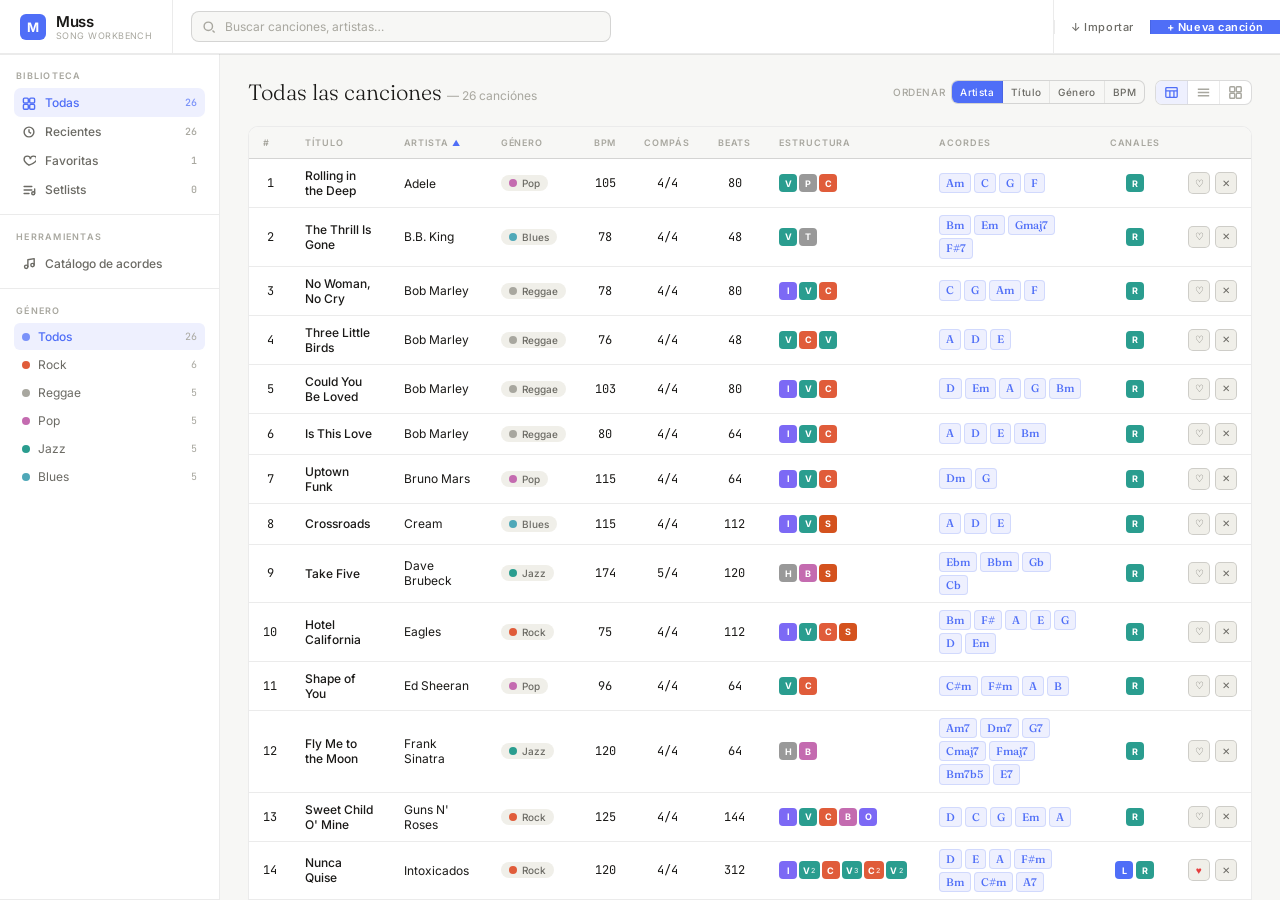
==== commit 90d68c40: "V2" ====
--- a/index.html
+++ b/index.html
@@ -18,6 +18,7 @@
 
   <!-- TOPBAR -->
   <div class="topbar">
+    <button class="wb-menu-btn" id="wbMenuBtn" aria-label="Menu"><svg width="18" height="18" viewBox="0 0 20 20" fill="none" stroke="currentColor" stroke-width="2"><path d="M3 6h14M3 10h14M3 14h14"/></svg></button>
     <div class="brand">
       <div class="brand-mark">M</div>
       <div class="brand-name">Muss<small>Song Workbench</small></div>
@@ -90,6 +91,7 @@
   </div>
 
   <!-- MAIN -->
+  <div class="wb-overlay" id="wbOverlay"></div>
   <div class="main">
     <aside class="sidebar">
       <div class="sidebar-head">
@@ -97,15 +99,15 @@
         <button class="add-ch-btn" data-action="open-channel-modal">+</button>
       </div>
       <div class="channels-list" id="channelsList"></div>
-      <div class="view-tabs">
-        <button class="view-tab" data-view="channel">Channel</button>
-        <button class="view-tab active" data-view="summary">Resumen</button>
-        <button class="view-tab " data-view="overview">Overview</button>
-        <button class="view-tab" data-view="reading">Lectura</button>
-        <button class="view-tab" data-view="timeline">Timeline</button>
-      </div>
     </aside>
     <section class="editor" id="editor">
+      <div class="view-bar" id="viewBar">
+        <button class="view-tab active" data-view="summary">Resumen</button>
+        <button class="view-tab" data-view="reading">Lectura</button>
+        <button class="view-tab" data-view="overview">Overview</button>
+        <button class="view-tab" data-view="channel">Channel</button>
+        <button class="view-tab" data-view="timeline">Timeline</button>
+      </div>
       <div class="editor-head" id="editorHead"></div>
       <div class="canvas" id="canvas"></div>
     </section>
@@ -180,6 +182,17 @@
             <svg viewBox="0 0 20 20" fill="none" stroke="currentColor" stroke-width="2"><path d="M10 16s-7-4.35-7-8.5a4.5 4.5 0 019 0 4.5 4.5 0 019 0C21 11.65 10 16 10 16z"/></svg>
             Favoritas<span class="lib-nav-count" id="cntFav">0</span>
           </div>
+          <div class="lib-nav" data-nav="setlists">
+            <svg viewBox="0 0 20 20" fill="none" stroke="currentColor" stroke-width="2"><path d="M3 5h11M3 10h11M3 15h7" stroke-linecap="round"/><circle cx="16" cy="14.6" r="2.1"/><path d="M18.1 14.6V8.4" stroke-linecap="round"/></svg>
+            Setlists<span class="lib-nav-count" id="cntSet">0</span>
+          </div>
+        </div>
+        <div class="lib-side-section">
+          <div class="lib-side-label">Herramientas</div>
+          <div class="lib-nav" data-nav="chords">
+            <svg viewBox="0 0 20 20" fill="none" stroke="currentColor" stroke-width="2"><circle cx="6" cy="14" r="2.4"/><circle cx="15" cy="11.5" r="2.4"/><path d="M8.4 14V4l9 -1.6V11.5" stroke-linecap="round" stroke-linejoin="round"/></svg>
+            Catálogo de acordes
+          </div>
         </div>
         <div class="lib-side-section grow">
           <div class="lib-side-label">Género</div>
--- a/css/01-base.css
+++ b/css/01-base.css
@@ -548,7 +548,9 @@
 .tdiv{color:var(--accent);opacity:.55;font-weight:600}
 .tbody{display:inline-flex}
 .tcell{display:inline-block;text-align:center;min-width:1ch;color:var(--ink)}
-.tcell.tcur{background:var(--accent);color:#fff;border-radius:1px}
+.tcell.tcol{background:var(--accent-bg);color:var(--ink);border-radius:1px}
+.tcell.tcur{background:var(--accent);color:#fff;border-radius:1px;animation:tab-blink 1.05s step-end infinite}
+@keyframes tab-blink{50%{background:var(--accent-bg);color:var(--ink)}}
 .tab-grid{
   font-family:'JetBrains Mono',monospace;font-size:12px;line-height:1.45;
   background:var(--bg-1);border:1px solid var(--line-mid);border-radius:7px;
@@ -793,4 +795,85 @@
   background-image:url("data:image/svg+xml,%3Csvg xmlns='http://www.w3.org/2000/svg' width='8' height='5' viewBox='0 0 8 5'%3E%3Cpath fill='%236b6a64' d='M0 0h8L4 5z'/%3E%3C/svg%3E");
   background-repeat:no-repeat;background-position:right 0 center;
 }
-.info-cell select:focus{color:var(--accent)}+.info-cell select:focus{color:var(--accent)}
+/* ═══════════════════════════════════════════════════════════
+   RESPONSIVE — workbench adapts to tablet / mobile
+   ═══════════════════════════════════════════════════════════ */
+
+/* Hamburger (workbench) + drawer overlay — hidden on desktop */
+.wb-menu-btn{
+  display:none;background:transparent;border:none;border-right:1px solid var(--line);
+  color:var(--ink-dim);padding:0 14px;cursor:pointer;align-items:center;
+}
+.wb-menu-btn:hover{background:var(--bg-1);color:var(--accent)}
+.wb-overlay{display:none;position:fixed;inset:0;background:rgba(0,0,0,.32);z-index:90}
+.wb-overlay.show{display:block}
+
+/* ── Tablet (≤1024px): tighter chrome ── */
+@media(max-width:1024px){
+  .main{grid-template-columns:var(--sidebar-w,200px) 6px 1fr}
+  .brand{padding:10px 14px}
+  .dial{padding:0 9px;gap:6px}
+  .dial input[type=number]{font-size:18px;width:44px}
+  .info-cell{padding:8px 12px}
+  .info-cell input,.info-cell select{font-size:14px}
+}
+
+/* ── Mobile (≤720px): drawer sidebar, scrollable transport ── */
+@media(max-width:720px){
+  /* Topbar: show hamburger, collapse song-info to title only, compact actions */
+  .wb-menu-btn{display:flex}
+  .wb-back{display:none}
+  .topbar{flex-wrap:nowrap}
+  .brand{padding:10px 12px}
+  .brand-name small{display:none}
+  .song-info{grid-template-columns:1fr;flex:1}
+  .song-info .info-cell:nth-child(n+2){display:none}
+  .top-actions .action-btn{padding:0 12px;font-size:10px}
+  #importFile{display:none}
+
+  /* Transport: let the dials scroll horizontally instead of overflowing */
+  .transport{overflow-x:auto;overflow-y:hidden;gap:8px;padding:0 10px;-webkit-overflow-scrolling:touch}
+  .transport::-webkit-scrollbar{height:0}
+  .dial{flex-shrink:0}
+  .scroll-toggle{margin-left:12px;flex-shrink:0}
+
+  /* Main: single column; sidebar becomes a slide-in drawer */
+  .main{grid-template-columns:1fr}
+  .sidebar-resizer{display:none}
+  .sidebar{
+    position:fixed;top:0;bottom:0;left:0;z-index:100;width:80vw;max-width:300px;
+    transform:translateX(-100%);transition:transform .25s var(--ease);
+    box-shadow:4px 0 24px rgba(0,0,0,.16);
+  }
+  .sidebar.open{transform:translateX(0)}
+  .editor{min-width:0}
+}
+
+/* ── Small phones (≤460px): tighten further ── */
+@media(max-width:460px){
+  .brand-name{font-size:13px}
+  .play-cluster .pbtn{width:28px;height:28px}
+  .dial-label{display:none}
+  .dial{padding:0 7px}
+  .dial input[type=number]{font-size:16px;width:38px}
+  .top-actions .action-btn{padding:0 9px}
+  .sidebar{width:86vw}
+}
+
+/* Transport hidden (Resumen / Lectura) — collapse smoothly, reclaim vertical space */
+.transport{transition:height .2s var(--ease,ease),opacity .2s ease,padding .2s ease}
+.transport.tr-hidden{height:0;opacity:0;padding-top:0;padding-bottom:0;border-bottom-color:transparent;overflow:hidden;pointer-events:none}
+
+/* ── View-tabs strip (top of editor) — primary navigation, always visible ── */
+.view-bar{
+  display:flex;flex-wrap:nowrap;overflow-x:auto;scrollbar-width:thin;flex-shrink:0;
+  background:var(--bg-1);border-bottom:1px solid var(--line);
+}
+.view-bar .view-tab{border-top:none}
+
+/* ── Channels sidebar only in Channel view; elsewhere hide it entirely (editor full width) ── */
+#screen-workbench.no-channels .main{grid-template-columns:1fr}
+#screen-workbench.no-channels .sidebar,
+#screen-workbench.no-channels .sidebar-resizer{display:none}
+#screen-workbench.no-channels .wb-menu-btn{display:none}
--- a/css/02-dashboard.css
+++ b/css/02-dashboard.css
@@ -296,4 +296,83 @@
 /* On narrow screens, drop the heaviest extras */
 @media(max-width:900px){
   .lib-table .col-struct,.lib-table .col-chords,.lib-table .col-beats{display:none}
-}+}
+/* ── Dashboard tool: chord catalog ── */
+.chtool{display:flex;flex-direction:column;gap:14px}
+.chtool-bar{display:flex;align-items:center;gap:12px;flex-wrap:wrap}
+.chtool-search{flex:1 1 220px;min-width:180px;padding:9px 12px;border:1px solid var(--line);border-radius:8px;
+  background:var(--bg-0);color:var(--ink);font-size:13px;font-family:'Inter',sans-serif}
+.chtool-search:focus{outline:none;border-color:var(--accent)}
+.chtool-cats{display:flex;gap:6px;flex-wrap:wrap}
+.chtool-cats button{padding:6px 12px;border:1px solid var(--line);border-radius:6px;background:var(--bg-0);
+  color:var(--ink-dim);font-size:11px;cursor:pointer;text-transform:capitalize;transition:all .12s}
+.chtool-cats button:hover{border-color:var(--accent);color:var(--accent)}
+.chtool-cats button.active{background:var(--accent);border-color:var(--accent);color:#fff}
+.chtool-grid{display:grid;grid-template-columns:repeat(auto-fill,minmax(150px,1fr));gap:12px}
+.chtool-empty{padding:40px;text-align:center;color:var(--ink-faint);font-size:13px}
+.chcard{border:1px solid var(--line);border-radius:10px;background:var(--bg-0);padding:12px 10px;display:flex;flex-direction:column;gap:8px}
+.chcard-head{display:flex;align-items:baseline;justify-content:space-between;gap:6px}
+.chcard-name{font-size:16px;font-weight:700;color:var(--accent)}
+.chcard-cat{font-size:9px;color:var(--ink-faint);text-transform:capitalize;letter-spacing:.03em}
+.chcard-body{display:flex;align-items:center;gap:10px;justify-content:center}
+.chcard-diag{flex-shrink:0}
+.chcard-diag svg{display:block}
+/* reuse the .cv-* tablature; hide its duplicate name inside the catalog card */
+.chcard .cv-chord{border:none;padding:0;background:none}
+.chcard .cv-name{display:none}
+.chcard-notes{display:flex;flex-wrap:wrap;gap:4px;justify-content:center;border-top:1px solid var(--line);padding-top:7px}
+.chcard-notes span{font-size:10px;font-weight:600;color:var(--ink-dim);background:var(--bg-1);
+  border:1px solid var(--line);border-radius:4px;padding:1px 6px;font-family:'JetBrains Mono',monospace}
+@media(max-width:640px){.chtool-grid{grid-template-columns:repeat(auto-fill,minmax(132px,1fr))}}
+
+/* ── Setlists ── */
+.lib-link{background:none;border:none;color:var(--accent);font-size:12px;cursor:pointer;padding:2px 4px;font-family:'Inter',sans-serif}
+.lib-link:hover{text-decoration:underline}
+.action-btn.danger{color:#d4521e;border-color:#d4521e44}
+.action-btn.danger:hover{background:#d4521e14;border-color:#d4521e}
+
+/* Setlists table (full view + dashboard panel) */
+.set-table{width:100%;border-collapse:collapse;font-size:13px}
+.set-table thead th{text-align:left;font-size:10px;text-transform:uppercase;letter-spacing:.05em;color:var(--ink-faint);
+  font-weight:600;padding:8px 10px;border-bottom:1px solid var(--line)}
+.set-table tbody tr{cursor:pointer;border-bottom:1px solid var(--line);transition:background .12s}
+.set-table tbody tr:hover{background:var(--bg-1)}
+.set-table td{padding:10px;vertical-align:middle}
+.set-name{font-weight:600;color:var(--ink)}
+.set-count,.set-date{color:var(--ink-dim);font-family:'JetBrains Mono',monospace;font-size:12px}
+.set-row-actions{text-align:right;white-space:nowrap}
+.set-row-actions button{background:var(--bg-1);border:1px solid var(--line);border-radius:5px;width:26px;height:26px;
+  cursor:pointer;color:var(--ink-dim);margin-left:4px;font-size:13px}
+.set-row-actions button:hover{border-color:var(--accent);color:var(--accent)}
+.set-empty{padding:24px;text-align:center;color:var(--ink-faint);font-size:13px}
+
+/* Full view header */
+.set-view,.set-detail{display:flex;flex-direction:column;gap:14px}
+.set-view-head{display:flex;justify-content:flex-end}
+
+/* Dashboard panel under the songs */
+.set-panel{margin-top:28px;border-top:1px solid var(--line);padding-top:16px}
+.set-panel-head{display:flex;align-items:center;justify-content:space-between;margin-bottom:8px}
+.set-panel-title{font-size:14px;font-weight:700;color:var(--ink)}
+
+/* Detail / editor */
+.set-detail-head{display:flex;align-items:center;gap:12px;flex-wrap:wrap}
+.set-name-input{flex:1 1 200px;min-width:160px;font-size:18px;font-weight:700;color:var(--ink);
+  background:none;border:none;border-bottom:1px dashed var(--line);padding:4px 2px;font-family:'Spectral',serif}
+.set-name-input:focus{outline:none;border-bottom-color:var(--accent)}
+.set-detail-actions{display:flex;gap:8px;align-items:center;flex-wrap:wrap}
+.set-add{padding:7px 10px;border:1px solid var(--line);border-radius:7px;background:var(--bg-0);color:var(--ink);font-size:12px;cursor:pointer}
+.set-songs{display:flex;flex-direction:column;gap:6px}
+.set-song-row{display:flex;align-items:center;gap:12px;padding:10px 12px;border:1px solid var(--line);
+  border-radius:8px;background:var(--bg-0);transition:background .12s,border-color .12s}
+.set-song-row.dragging{opacity:.45}
+.set-song-row.drag-over{border-color:var(--accent);background:var(--accent-bg)}
+.set-drag{cursor:grab;color:var(--ink-faint);font-size:14px;user-select:none}
+.set-song-num{font-family:'JetBrains Mono',monospace;font-size:12px;color:var(--ink-faint);width:22px;text-align:right}
+.set-song-title{font-weight:600;color:var(--ink)}
+.set-song-artist{color:var(--ink-dim);font-size:12px}
+.set-song-bpm{margin-left:auto;font-family:'JetBrains Mono',monospace;font-size:11px;color:var(--ink-faint)}
+.set-song-open,.set-song-del{background:var(--bg-1);border:1px solid var(--line);border-radius:5px;width:26px;height:26px;
+  cursor:pointer;color:var(--ink-dim);font-size:13px}
+.set-song-open:hover{border-color:var(--accent);color:var(--accent)}
+.set-song-del:hover{border-color:#d4521e;color:#d4521e}
--- a/css/03-views.css
+++ b/css/03-views.css
@@ -62,12 +62,12 @@
 
 /* time-respecting chord lane */
 .ov-chord-lane{
-  display:flex;gap:3px;align-items:stretch;width:100%;
+  display:flex;gap:3px;align-items:stretch;width:100%;min-width:0;overflow-x:auto;scrollbar-width:thin;
 }
 .ov-chord-cell{
   display:flex;flex-direction:column;align-items:center;justify-content:center;
   background:var(--accent-bg);border:1px solid rgba(79,110,247,.18);border-radius:5px;
-  padding:4px 2px;min-width:0;overflow:hidden;
+  padding:4px 4px;min-width:50px;overflow:hidden;
 }
 .ov-chord-cell .nm{font-family:'Fraunces',serif;font-size:13px;font-weight:500;color:var(--accent);line-height:1.1;white-space:nowrap}
 .ov-chord-cell .bt{font-family:'JetBrains Mono',monospace;font-size:8px;color:var(--accent-dim);opacity:.8;margin-top:1px}
@@ -186,7 +186,16 @@
 
 
 /* ═══════ READING MODE · lead sheet ═══════ */
-.rd-wrap{display:grid;grid-template-columns:1fr 1fr;gap:16px;align-items:start}
+/* Reading view sub-tabs: LEADSHEET / CHORD PRO / Ambos */
+.rd-tabs{display:flex;align-items:center;justify-content:space-between;gap:10px;margin-bottom:14px;flex-wrap:wrap}
+.rd-tab-group{display:flex;gap:2px;background:var(--bg-2);border:1px solid var(--line);border-radius:9px;padding:3px}
+.rd-tab{background:none;border:none;color:var(--ink-dim);font-family:'Inter',sans-serif;font-size:11px;font-weight:600;
+  letter-spacing:.04em;padding:7px 16px;border-radius:6px;cursor:pointer;transition:all .12s}
+.rd-tab:hover{color:var(--ink)}
+.rd-tab.active{background:var(--accent);color:#fff}
+.rd-wrap{display:grid;gap:16px;align-items:start}
+.rd-wrap.solo{grid-template-columns:1fr}
+.rd-wrap.split{grid-template-columns:1fr 1fr}
 .rd-sheet{
   background:var(--bg-0);border:1px solid var(--line);border-radius:12px;
   padding:20px 22px;max-height:calc(100vh - 200px);overflow-y:auto;
@@ -209,8 +218,9 @@
 
 .rd-editor{
   background:var(--bg-0);border:1px solid var(--line);border-radius:12px;
-  display:flex;flex-direction:column;overflow:hidden;position:sticky;top:0;
-}
+  display:flex;flex-direction:column;overflow:hidden;
+}
+.rd-wrap.split .rd-editor{position:sticky;top:0}
 .rd-ed-head{
   display:flex;align-items:center;justify-content:space-between;gap:10px;
   padding:10px 14px;border-bottom:1px solid var(--line);background:var(--bg-1);
@@ -234,7 +244,7 @@
 .rd-ed-hint code{font-family:'JetBrains Mono',monospace;background:var(--bg-2);padding:1px 4px;border-radius:3px}
 
 @media(max-width:860px){
-  .rd-wrap{grid-template-columns:1fr}
+  .rd-wrap.split{grid-template-columns:1fr}
   .rd-editor{position:static}
   #rdSource{max-height:none;min-height:300px}
   .rd-sheet{max-height:none}
@@ -376,8 +386,8 @@
   color:#fff;background:var(--accent);
   padding:5px 9px;border-radius:6px;
   box-shadow:0 4px 14px rgba(79,110,247,.35),0 1px 3px rgba(0,0,0,.15);
-  transform:translateX(-1px);transition:top .04s linear,left .04s linear;
-  white-space:nowrap;user-select:none;
+  transition:transform .05s linear;
+  white-space:nowrap;user-select:none;will-change:transform;
 }
 .rd-drag-preview.snapped{
   background:var(--accent);
@@ -389,7 +399,7 @@
 /* ═══════ READING MODE · compact chord-only lines ═══════ */
 /* Lines without lyrics collapse; text area reveals on hover/focus. */
 .rd-line.no-lyrics{margin-bottom:2px}
-.rd-line.no-lyrics .rd-chordrow{height:18px;margin-bottom:0;min-width:100%;position:relative}
+.rd-line.no-lyrics .rd-chordrow{height:auto;margin-bottom:0;min-width:100%;position:relative}
 .rd-line.no-lyrics .rd-text{
   max-height:0;overflow:hidden;padding:0;margin:0;opacity:0;
   transition:max-height .15s ease,opacity .12s ease,padding .12s ease;
@@ -464,6 +474,8 @@
   pointer-events:none;z-index:10;border-radius:1px;
   animation:rd-blink .7s step-end infinite;
 }
+.rd-drop-cursor.fixed{position:fixed;top:0;left:0;bottom:auto;z-index:9999;will-change:transform}
+.rd-chord{touch-action:none;-webkit-user-select:none;user-select:none}
 @keyframes rd-blink{50%{opacity:.3}}
 
 /* ═══════ READING MODE · chord cards for chord-only lines ═══════ */
@@ -473,9 +485,9 @@
 }
 .rd-chord.rd-card{
   position:static;left:auto;transform:none;
-  padding:4px 10px;border:1px solid rgba(79,110,247,.18);border-radius:5px;
+  padding:3px 9px;border:1px solid rgba(79,110,247,.18);border-radius:5px;
   background:var(--accent-bg);cursor:grab;
-  display:inline-flex;flex-direction:column;align-items:center;justify-content:center;gap:1px;
+  display:inline-flex;align-items:center;justify-content:center;
   transition:box-shadow .12s,border-color .12s;
 }
 .rd-chord.rd-card:hover{box-shadow:0 2px 6px rgba(79,110,247,.12);border-color:rgba(79,110,247,.35)}
@@ -713,4 +725,170 @@
 @media(max-width:780px){
   .cc-detail-body{grid-template-columns:1fr}
   .cc-grid{grid-template-columns:repeat(auto-fill,minmax(120px,1fr))}
-}+}
+/* ═══════ BLOCK CHORD EDITOR · beat ruler (Ableton-style) + playhead ═══════ */
+.chord-area{position:relative}
+.chord-ruler{
+  display:flex;height:20px;margin-bottom:5px;position:relative;
+  border-bottom:1px solid var(--line-mid);
+}
+.cr-bar{
+  flex:1 1 0;min-width:0;position:relative;
+  display:flex;align-items:flex-end;
+  border-left:1px solid var(--ink-faint);
+}
+.cr-bar:first-child{border-left:none}
+.cr-num{
+  position:absolute;top:1px;left:3px;font-size:8px;color:var(--ink-faint);
+  font-family:'JetBrains Mono',monospace;line-height:1;font-weight:500;
+}
+.cr-beats{display:flex;width:100%;height:5px}
+.cr-beat{flex:1 1 0;min-width:0;border-left:1px solid var(--line)}
+.cr-beat.first{border-left:none}
+.chord-playhead{
+  position:absolute;top:0;bottom:0;left:0;width:2px;
+  background:var(--accent);box-shadow:0 0 6px var(--accent-glow);
+  pointer-events:none;opacity:0;z-index:6;border-radius:1px;
+}
+.chord-playhead.active{opacity:1}
+.chord-playhead::before{
+  content:'';position:absolute;top:-4px;left:50%;transform:translateX(-50%);
+  width:0;height:0;border-left:4px solid transparent;border-right:4px solid transparent;border-top:5px solid var(--accent);
+}
+
+/* Empty chord placeholder (unfilled beats) — keeps row aligned with the ruler */
+.chord-slot.empty{
+  background:repeating-linear-gradient(135deg,transparent,transparent 5px,rgba(0,0,0,.025) 5px,rgba(0,0,0,.025) 10px);
+  border:1px dashed var(--line-mid)!important;
+  display:flex;align-items:center;justify-content:center;cursor:pointer;
+  min-width:24px;transition:background .12s,border-color .12s;
+}
+.chord-slot.empty:hover{border-color:var(--accent)!important;background:var(--accent-bg)}
+.chord-empty-label{font-size:9px;color:var(--ink-faint);font-family:'JetBrains Mono',monospace;pointer-events:none}
+.chord-slot.empty:hover .chord-empty-label{color:var(--accent)}
+/* ── Editor chrome on mobile ── */
+@media(max-width:720px){
+  .editor-head{flex-wrap:wrap;gap:8px;padding:10px 12px;height:auto}
+  .canvas{padding:12px}
+  .chord-patterns{flex-wrap:wrap}
+  .summary-canvas{padding:12px}
+  .cc-toolbar{flex-wrap:wrap}
+  .cc-search{min-width:140px}
+}
+
+/* ── Tab block: ruler on top + playhead cursor (like the chord block) ── */
+.tab-area{position:relative;display:flex;flex-direction:column;gap:4px}
+.tab-area .chord-ruler{margin-left:var(--tab-inset-l,0);margin-right:var(--tab-inset-r,0)}
+.tab-ph-track{position:absolute;top:0;bottom:0;left:var(--tab-inset-l,0);right:var(--tab-inset-r,0);pointer-events:none;z-index:4}
+.tab-ph-track .chord-playhead{position:absolute;top:0;bottom:0}
+
+/* ── LECTURA: unify all chords as square cards (name + beats), read-only ── */
+.rd-chordrow{height:auto;min-height:28px;display:block}
+.rd-chord:not(.rd-card){
+  position:absolute;bottom:0;
+  display:inline-flex;flex-direction:column;align-items:center;justify-content:center;gap:0;
+  padding:1px 6px;border:1px solid rgba(79,110,247,.18);border-radius:4px;
+  background:var(--accent-bg);line-height:1.05;cursor:grab;transform:translateX(-2px);
+}
+.rd-chord:not(.rd-card):hover{border-color:rgba(79,110,247,.35);box-shadow:0 2px 6px rgba(79,110,247,.12);text-decoration:none}
+.rd-chord:not(.rd-card):hover .rd-chord-nm{text-decoration:none}
+.rd-chord .rd-chord-nm{font-family:'Fraunces',serif;font-weight:600;font-size:13px;color:var(--accent);line-height:1.05}
+.rd-chord .rd-chord-bt{font-family:'JetBrains Mono',monospace;font-size:8px;color:var(--accent-dim);opacity:.85;margin-top:0}
+
+
+/* ── LECTURA: uniform line width (longest line + 2 tabs) for consistent chord dragging ── */
+.rd-line:not(.no-lyrics) .rd-text{min-width:var(--rd-lw,100%);display:inline-block}
+.rd-line:not(.no-lyrics) .rd-chordrow{min-width:var(--rd-lw,100%)}
+
+/* ── Pattern / Riff cards: ruler + looping playhead (same style as block) ── */
+.pattern-area,.riff-area{position:relative;display:flex;flex-direction:column;gap:4px}
+.pattern-area .chord-ruler,.riff-area .chord-ruler{margin:0}
+.riff-area .riff-card-preview{position:relative;z-index:1}
+.pattern-area .chord-playhead,.riff-area .chord-playhead{position:absolute;top:0;bottom:0;z-index:3}
+
+/* ── Resumen: Estructura + Letra (collapsible to structure-only) ── */
+.sm-toggle{margin-left:auto;background:var(--bg-2);border:1px solid var(--line);border-radius:5px;
+  padding:3px 9px;font-size:10px;color:var(--ink-dim);cursor:pointer;font-family:'Inter',sans-serif;white-space:nowrap}
+.sm-toggle:hover{border-color:var(--accent);color:var(--accent)}
+.sm-sl{display:flex;flex-direction:column;gap:8px}
+.sm-sl-block{border:1px solid var(--line);border-radius:7px;overflow:hidden;background:var(--bg-0)}
+.sm-sl-head{display:flex;align-items:center;gap:8px;padding:6px 10px;background:var(--bg-1);border-bottom:1px solid var(--line)}
+.sm-sl .min .sm-sl-head,.sm-sl.min .sm-sl-block .sm-sl-head{border-bottom:none}
+.sm-sl-tag{font-size:10px;font-weight:600;color:#fff;padding:2px 8px;border-radius:4px;letter-spacing:.04em}
+.sm-sl-bars{font-size:10px;color:var(--ink-faint);font-family:'JetBrains Mono',monospace}
+.sm-sl-idx{margin-left:auto;font-size:10px;color:var(--ink-faint);font-family:'JetBrains Mono',monospace}
+.sm-sl-lyrics{margin:0;padding:8px 12px;font-family:'JetBrains Mono',monospace;font-size:12px;line-height:1.6;
+  color:var(--ink);white-space:pre-wrap;word-break:break-word}
+.sm-sl-empty{padding:6px 12px;font-size:11px;color:var(--ink-faint);font-style:italic}
+/* Minimized: only the structure heads, tight list */
+.sm-sl.min{gap:4px}
+.sm-sl.min .sm-sl-block{border-radius:5px}
+
+/* Clickable block number → seek/start playback at that block */
+.seek-num{cursor:pointer;transition:color .12s,background .12s;border-radius:4px}
+.seek-num:hover{color:var(--accent)!important;background:var(--accent-bg)}
+.seek-num:active{transform:scale(.94)}
+
+/* Resumen: per-section lyrics collapse (click the section head) */
+.sm-sl-head[onclick]{cursor:pointer;user-select:none}
+.sm-sl-head[onclick]:hover{background:var(--bg-2)}
+.sm-sl-caret{font-size:9px;color:var(--ink-faint);width:11px;display:inline-block;text-align:center;flex-shrink:0}
+.sm-sl-block.collapsed .sm-sl-head{border-bottom:none}
+
+/* Resumen: Patrones + Riffs panels */
+.sm-patterns,.sm-riffs{display:flex;flex-direction:column;gap:6px}
+.sm-pat,.sm-riff{border:1px solid var(--line);border-radius:6px;padding:7px 10px;background:var(--bg-0)}
+.sm-pat-name,.sm-riff-name{font-size:12px;font-weight:600;color:var(--ink)}
+.sm-pat-chords{font-size:11px;color:var(--ink-dim);font-family:'JetBrains Mono',monospace;margin-top:2px}
+.sm-riff-meta{font-size:10px;color:var(--ink-faint);font-family:'JetBrains Mono',monospace;margin-top:2px;letter-spacing:.03em}
+
+/* Resumen: usage labels in the section head (rhythm pattern / riff) */
+.sm-use-tag{font-size:9px;font-weight:600;padding:2px 7px;border-radius:4px;white-space:nowrap;cursor:pointer;
+  max-width:130px;overflow:hidden;text-overflow:ellipsis;letter-spacing:.02em;transition:filter .12s}
+.sm-use-tag:hover{filter:brightness(1.08)}
+.sm-use-tag.pat{background:rgba(79,110,247,.14);color:#4f6ef7;border:1px solid rgba(79,110,247,.3)}
+.sm-use-tag.riff{background:rgba(16,160,110,.14);color:#10a06e;border:1px solid rgba(16,160,110,.3)}
+
+/* Resumen: clickable right-column rows navigate to their view */
+.sm-channel,.sm-pat,.sm-riff{cursor:pointer;transition:background .12s,border-color .12s}
+.sm-channel:hover{background:var(--bg-2)}
+.sm-pat:hover,.sm-riff:hover{border-color:var(--accent);background:var(--accent-bg)}
+
+/* ── Channel sub-tab bars (Blocks/Lyrics, rhythm tabs) stay pinned while blocks scroll ── */
+#canvas .tab-channel-tabs,
+#canvas .rhythm-tabs{position:sticky;top:0;z-index:20}
+/* Full-bleed opaque band behind the pill so scrolling blocks never peek around it */
+#canvas .tab-channel-tabs::before,
+#canvas .rhythm-tabs::before{
+  content:'';position:absolute;left:-22px;right:-22px;top:-20px;bottom:-7px;
+  background:var(--bg-1);z-index:-1;pointer-events:none;
+}
+@media(max-width:760px){
+  #canvas .tab-channel-tabs::before,
+  #canvas .rhythm-tabs::before{left:-12px;right:-12px;top:-12px}
+}
+
+/* Resumen: chord viewer (guitar tablature voicings) */
+.cv-grid{display:grid;grid-template-columns:repeat(auto-fill,minmax(62px,1fr));gap:8px}
+.cv-chord{border:1px solid var(--line);border-radius:7px;padding:7px 5px 6px;background:var(--bg-0);text-align:center}
+.cv-chord.cv-unknown{opacity:.6}
+.cv-name{font-size:12px;font-weight:700;color:var(--accent);margin-bottom:5px;white-space:nowrap;overflow:hidden;text-overflow:ellipsis}
+.cv-tab{display:flex;flex-direction:column;gap:1px;font-family:'JetBrains Mono',monospace;font-size:10px;width:max-content;margin:0 auto}
+.cv-row{display:flex;align-items:center;gap:2px;color:var(--ink-dim)}
+.cv-lbl{width:8px;text-align:right;color:var(--ink-faint)}
+.cv-dash{color:var(--line)}
+.cv-fret{min-width:11px;text-align:left;color:var(--ink);font-weight:600}
+.cv-row.mute .cv-fret{color:var(--ink-faint)}
+.cv-row.open .cv-fret{color:#10a06e}
+.cv-na{font-size:9px;color:var(--ink-faint);font-style:italic;padding:6px 0}
+
+/* ── LEADSHEET (solo): multi-column flow sized by the lyric width ── */
+.rd-wrap.solo .rd-sheet{
+  column-width: var(--rd-lw, 40ch);
+  column-gap: 34px;
+  max-height: none;            /* use width (columns) instead of vertical scroll */
+}
+.rd-wrap.solo .rd-sheet .rd-meta{ column-span: all; }
+.rd-wrap.solo .rd-block{ break-inside: avoid; -webkit-column-break-inside: avoid; }
+/* single column keeps the original scroll behaviour */
+.rd-wrap.split .rd-sheet, .rd-wrap.solo.rd-onecol .rd-sheet{ column-width:auto; }
